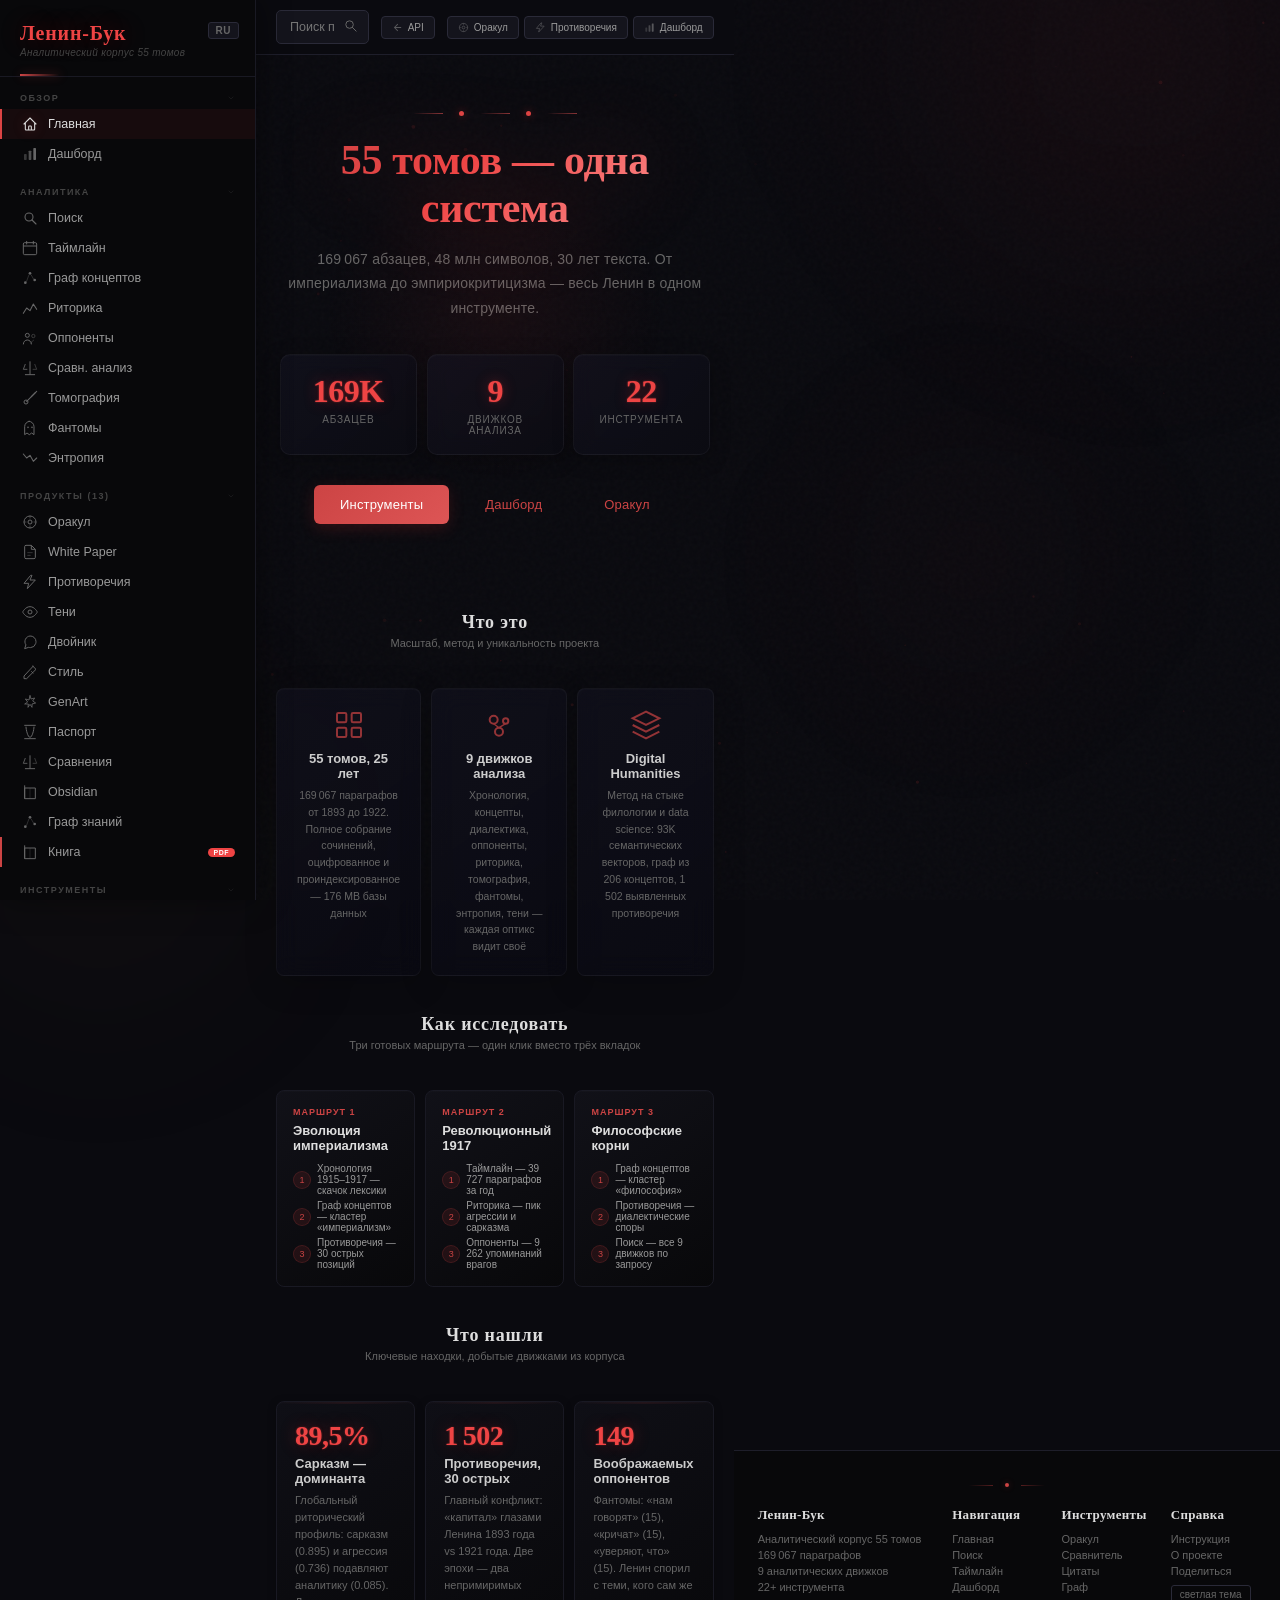
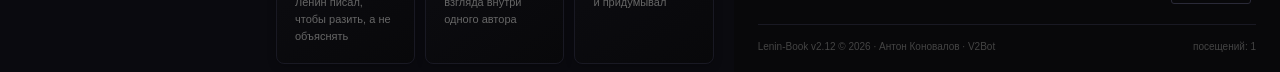
==== index.html @ 8139eff3 "v2.42 — Semantic HTML: nav, section, ARIA attributes - Tab panels: div → section (28 panels) - Sideb" ====
<!DOCTYPE html>
<html lang="ru">
<head>
<meta charset="utf-8">
<meta name="viewport" content="width=device-width,initial-scale=1">
<title>Ленин-Бук — аналитический корпус 55 томов</title>
<link rel="icon" type="image/svg+xml" href="/favicon.svg">
<meta property="og:title" content="Ленин-Бук — аналитический корпус 55 томов">
<meta property="og:description" content="169 067 параграфов, 48 млн символов, 9 движков анализа, 28 панелей. Весь Ленин в одном сайте.">
<meta property="og:type" content="website">
<meta property="og:url" content="https://lenin-book.v2.site/">
<meta property="og:image" content="https://lenin-book.v2.site/favicon.svg">
<meta property="og:image:width" content="512">
<meta property="og:image:height" content="512">
<meta name="twitter:card" content="summary">
<meta name="twitter:title" content="Ленин-Бук — 55 томов в одном инструменте">
<meta name="twitter:description" content="Поиск, таймлайн, риторика, граф концептов, оракул, цифровой двойник — весь Ленин.">
<meta name="twitter:image" content="https://lenin-book.v2.site/favicon.svg">
<meta name="description" content="Аналитическая платформа по 55 томам Ленина: поиск, таймлайн, риторика, граф концептов, оракул, цифровой двойник и ещё 13 продуктов.">
<script src="/i18n.js"></script>
<style>
	/* ═══ CSS CUSTOM PROPERTIES ═══ */
	:root{
	  --bg-deep:#08080a;--bg-body:#0a0a0f;--bg-surface:#0f0f16;--bg-card:#111118;--bg-raised:#14141c;--bg-input:#17171f;
	  --border-dim:#191923;--border:#1e1e2a;--border-hover:#2a2a38;--border-accent:#c4440;
	  --red:#c44;--red-bright:#d55;--red-glow:#e44;--red-bg:rgba(200,60,60,.08);--red-bg-hover:rgba(200,60,60,.15);
	  --gold:#c9a030;--gold-dim:rgba(201,160,48,.12);--gold-glow:rgba(201,160,48,.25);
	  --text-primary:#ddd;--text-body:#bbb;--text-secondary:#999;--text-muted:#666;--text-dim:#444;
	  --font-display:'Playfair Display',serif;--font-body:'Inter',-apple-system,sans-serif;
	  --shadow-sm:0 2px 8px rgba(0,0,0,.25);--shadow-md:0 6px 24px rgba(0,0,0,.35);--shadow-lg:0 12px 48px rgba(0,0,0,.5);
	  --radius-sm:4px;--radius:6px;--radius-lg:10px;
	  --ease-out:cubic-bezier(.4,0,.2,1);
	}
@import url('https://fonts.googleapis.com/css2?family=Playfair+Display:ital,wght@0,400;0,600;0,700;1,400&family=Inter:wght@400;500;600&display=swap');
/* ============ RESET ============ */
*{margin:0;padding:0;box-sizing:border-box}
body{font-family:var(--font-body);color:var(--text-body);background:var(--bg-body);min-height:100vh;display:flex;overflow-x:hidden;position:relative}
a{color:#d55;text-decoration:none;transition:color .2s}
a:hover{color:#f66}
::-webkit-scrollbar{width:4px}
::-webkit-scrollbar-track{background:#0a0a10}
::-webkit-scrollbar-thumb{background:#2a2a35;border-radius:2px}
/* ============ ANIMATED ORBS ============ */
.orb{position:fixed;border-radius:50%;pointer-events:none;z-index:0;filter:blur(80px);will-change:transform}
.orb-1{width:700px;height:700px;background:radial-gradient(circle,rgba(200,40,40,.07),transparent 70%);top:-300px;right:-200px;animation:orbFloat1 12s ease-in-out infinite}
.orb-2{width:500px;height:500px;background:radial-gradient(circle,rgba(180,130,50,.05),transparent 70%);bottom:-200px;left:-150px;animation:orbFloat2 15s ease-in-out infinite}
.orb-3{width:400px;height:400px;background:radial-gradient(circle,rgba(200,60,60,.04),transparent 70%);top:40%;left:60%;animation:orbFloat3 18s ease-in-out infinite}
@keyframes orbFloat1{0%,100%{transform:translate(0,0) scale(1)}33%{transform:translate(-60px,40px) scale(1.1)}66%{transform:translate(30px,-30px) scale(.9)}}
@keyframes orbFloat2{0%,100%{transform:translate(0,0) scale(1)}33%{transform:translate(50px,-30px) scale(1.15)}66%{transform:translate(-40px,40px) scale(.85)}}
@keyframes orbFloat3{0%,100%{transform:translate(0,0) scale(1);opacity:.6}50%{transform:translate(-80px,-60px) scale(1.2);opacity:1}}
/* Noise texture overlay */

/* ============ ACCESSIBILITY & POLISH (Phase 7) ============ */
@media(prefers-reduced-motion:reduce){*,::before,::after{animation-duration:.01ms!important;animation-iteration-count:1!important;transition-duration:.01ms!important;scroll-behavior:auto!important}}
:focus-visible{outline:2px solid #d55;outline-offset:2px;border-radius:2px}
::selection{background:rgba(200,60,60,.35);color:#fff}
html{scroll-behavior:smooth}
/* ============ SKELETON LOADING ============ */
@keyframes shimmer{0%{background-position:-400px 0}100%{background-position:400px 0}}
.skeleton{background:linear-gradient(90deg,#14141c 25%,#1a1a28 50%,#14141c 75%);background-size:800px 100%;animation:shimmer 1.5s ease-in-out infinite;border-radius:4px;min-height:16px}
.skeleton-text{height:12px;margin-bottom:8px;width:80%}
.skeleton-title{height:18px;margin-bottom:12px;width:50%}
.skeleton-card{height:120px;border-radius:8px}
.skeleton-stat{height:80px;border-radius:8px;display:inline-block;width:30%;margin-right:2%}
/* ============ SIDEBAR ICON ANIMATION ============ */
.side-item .side-icon{transition:all .25s var(--ease-out)}
.side-item:hover .side-icon{opacity:1;transform:scale(1.15);filter:drop-shadow(0 0 6px rgba(200,60,60,.4))}
.side-item.active .side-icon{opacity:1;filter:drop-shadow(0 0 6px rgba(200,60,60,.3))}
/* ============ MOBILE: DISABLE GLASSMORPHISM ============ */
@media(max-width:768px){
  .tilt-card{transform:none!important}
}
/* ============ CONTENT-VISIBILITY ============ */
/* content-visibility removed — broke tab panel rendering */
/* ============ ENHANCED FOOTER ============ */
#site-footer{background:var(--bg-deep);border-top:1px solid var(--border);padding:32px 24px 20px;position:relative;z-index:1;margin-top:auto}
#site-footer .footer-grid{display:grid;grid-template-columns:2fr 1fr 1fr 1fr;gap:24px;max-width:900px;margin:0 auto}
#site-footer .footer-col h4{font-family:var(--font-display);font-size:13px;color:var(--text-primary);margin-bottom:10px;font-weight:600;letter-spacing:.3px}
#site-footer .footer-col a,.footer-col span{display:block;font-size:11px;color:var(--text-muted);margin-bottom:4px;transition:color .2s;cursor:pointer;text-decoration:none}
#site-footer .footer-col a:hover{color:#d55}
#site-footer .footer-bottom{max-width:900px;margin:20px auto 0;padding-top:16px;border-top:1px solid var(--border-dim);display:flex;justify-content:space-between;align-items:center;flex-wrap:wrap;gap:8px;font-size:10px;color:var(--text-dim)}
#site-footer .footer-orn{display:flex;gap:12px;align-items:center}
#site-footer .footer-orn .fline{width:24px;height:1px;background:linear-gradient(90deg,transparent,rgba(200,60,60,.4))}
#site-footer .footer-orn .fdot{width:4px;height:4px;background:#c44;border-radius:50%;box-shadow:0 0 6px rgba(200,60,60,.4)}
@media(max-width:768px){
  #site-footer .footer-grid{grid-template-columns:1fr 1fr;gap:16px}
  #site-footer .footer-col h4{font-size:11px}
}
.noise-overlay{position:fixed;inset:0;pointer-events:none;z-index:0;opacity:.025;background-image:url("data:image/svg+xml,%3Csvg viewBox='0 0 256 256' xmlns='http://www.w3.org/2000/svg'%3E%3Cfilter id='n'%3E%3CfeTurbulence type='fractalNoise' baseFrequency='.85' numOctaves='4' stitchTiles='stitch'/%3E%3C/filter%3E%3Crect width='100%25' height='100%25' filter='url(%23n)'/%3E%3C/svg%3E")}
/* ============ ANIMATED BORDER (runner) ============ */
@keyframes borderRun{0%{background-position:0% 50%}50%{background-position:100% 50%}100%{background-position:0% 50%}}
.glass-glow{position:relative}
.glass-glow::before{content:'';position:absolute;inset:-1px;border-radius:inherit;background:linear-gradient(135deg,rgba(200,60,60,.15),rgba(201,160,48,.08),rgba(200,60,60,.15));background-size:200% 200%;animation:borderRun 4s ease infinite;z-index:-1;opacity:0;transition:opacity .4s}
.glass-glow:hover::before{opacity:1}
/* ============ PARTICLES CANVAS ============ */
#particles-canvas{position:fixed;top:0;left:0;width:100%;height:100%;pointer-events:none;z-index:0;opacity:.3}
/* ============ SVG ICONS ============ */
.side-icon{width:16px;height:16px;flex-shrink:0;opacity:.65}
.card-icon{width:28px;height:28px;margin-bottom:10px;opacity:.8;filter:drop-shadow(0 0 4px rgba(200,60,60,.3))}
.stat-icon{width:20px;height:20px;opacity:.5}
/* ============ SIDEBAR ============ */
#sidebar{width:256px;min-width:256px;background:var(--bg-deep);border-right:1px solid var(--border-dim);height:100vh;position:sticky;top:0;display:flex;flex-direction:column;z-index:200;overflow-y:auto;box-shadow:2px 0 30px rgba(0,0,0,.4)}
.side-logo{padding:22px 20px 18px;border-bottom:1px solid var(--border-dim);position:relative}
.side-logo::after{content:'';position:absolute;bottom:0;left:20px;width:40px;height:2px;background:linear-gradient(90deg,#c44,transparent);box-shadow:0 0 10px rgba(200,60,60,.4)}
.side-logo h1{font-family:var(--font-display);font-size:20px;color:var(--red-glow);margin-bottom:2px;letter-spacing:.8px;text-shadow:0 0 24px rgba(200,40,40,.35);font-weight:700}
.side-logo .sub{font-size:10px;color:var(--text-dim);font-style:italic;letter-spacing:.3px}
.lang-toggle{position:absolute;top:22px;right:16px;background:var(--bg-raised);border:1px solid var(--border-hover);border-radius:3px;color:var(--text-muted);font-size:10px;padding:2px 7px;cursor:pointer;transition:all .2s;font-weight:600;letter-spacing:.5px}
.lang-toggle:hover{color:var(--text-primary);border-color:#c4460;background:#1a1a24}
.side-group{padding:2px 0}
.side-group-label{padding:14px 20px 6px;font-size:9px;text-transform:uppercase;letter-spacing:1.5px;color:var(--text-dim);font-weight:600;cursor:pointer;display:flex;justify-content:space-between;align-items:center;user-select:none;transition:color .2s}
.side-group-label:hover{color:var(--text-secondary)}
.side-group-label svg.arrow{width:8px;height:8px;transition:transform .25s;opacity:.4}
.side-group.collapsed svg.arrow{transform:rotate(-90deg)}
.side-group.collapsed .side-item{display:none}
/* Fix scroll chaining: sidebar scrolls independently */
#sidebar{overscroll-behavior:contain;scroll-behavior:smooth}
.side-item{display:flex;align-items:center;gap:10px;padding:7px 20px;font-size:12.5px;color:var(--text-secondary);cursor:pointer;transition:all .18s;border-left:2px solid transparent;white-space:nowrap;position:relative}
.side-item:hover{color:var(--text-primary);background:#14141c}
.side-item.active{color:var(--text-primary);background:var(--red-bg);border-left-color:#d44;font-weight:500}
.side-item .badge{font-size:8px;background:#c44;color:#fff;padding:1px 6px;border-radius:8px;margin-left:auto;font-weight:600}
.side-item .badge-dl{font-size:7px;background:var(--red-glow);color:#fff;padding:1px 6px;border-radius:6px;margin-left:auto;font-weight:700;letter-spacing:.5px;text-transform:uppercase}
.side-item-book{border-left:2px solid var(--red)!important}
.side-item-book:hover{background:rgba(200,40,40,.08)!important}
/* ============ MAIN LAYOUT ============ */
#main{flex:1;min-width:0;display:flex;flex-direction:column;min-height:100vh}
#header{background:var(--bg-body);border-bottom:1px solid var(--border);padding:10px 20px;display:flex;align-items:center;gap:12px;position:sticky;top:0;z-index:100}
#header .menu-btn{display:none;background:none;border:none;color:var(--text-muted);font-size:20px;cursor:pointer;padding:6px;line-height:1}
#global-search{flex:1;max-width:480px;position:relative}
#global-search input{width:100%;padding:9px 34px 9px 13px;background:var(--bg-raised);border:1px solid var(--border-hover);border-radius:5px;color:var(--text-body);font-size:12.5px;font-family:inherit;outline:none;transition:border-color .2s}
#global-search input:focus{border-color:#c44;box-shadow:0 0 0 2px rgba(200,60,60,.08)}
#global-search button{position:absolute;right:3px;top:50%;transform:translateY(-50%);background:none;border:none;color:var(--text-muted);cursor:pointer;padding:5px 8px;transition:color .2s}
#global-search button:hover{color:#c44}
#header .quick-links{display:flex;gap:5px;margin-left:auto}
#header .ql{font-size:10px;padding:5px 10px;background:var(--bg-raised);border:1px solid var(--border-hover);border-radius:4px;color:var(--text-secondary);cursor:pointer;white-space:nowrap;transition:all .18s;display:flex;align-items:center;gap:5px}
#header .ql:hover{border-color:#c44;color:var(--text-body);background:#180c0c}
#header .ql svg{width:11px;height:11px;opacity:.5}
/* ============ CONTENT ============ */
#content{flex:1}
.tab-panel{display:none;animation:fadeSlide .25s ease}
.tab-panel.active{display:block}
@keyframes fadeSlide{from{opacity:0;transform:translateY(6px)}to{opacity:1;transform:translateY(0)}}
@keyframes revealUp{from{opacity:0;transform:translateY(30px)}to{opacity:1;transform:translateY(0)}}
@keyframes revealScale{from{opacity:0;transform:scale(.92)}to{opacity:1;transform:scale(1)}}
.reveal{opacity:0}
.reveal.revealed{animation:revealUp .6s var(--ease-out) forwards}
.reveal-scale{opacity:0}
.reveal-scale.revealed{animation:revealScale .5s var(--ease-out) forwards}
.reveal-d1.revealed{animation-delay:.05s}
.reveal-d2.revealed{animation-delay:.1s}
.reveal-d3.revealed{animation-delay:.15s}
.reveal-d4.revealed{animation-delay:.2s}
.reveal-d5.revealed{animation-delay:.25s}
.reveal-d6.revealed{animation-delay:.3s}
/* ============ HERO ============ */
.hero{max-width:800px;margin:0 auto;padding:56px 24px 40px;text-align:center;position:relative;z-index:1}
.hero::before{content:'';position:absolute;top:50%;left:50%;transform:translate(-50%,-50%);width:400px;height:400px;background:radial-gradient(circle,rgba(200,50,50,.07),transparent 60%);pointer-events:none;animation:heroGlow 4s ease-in-out infinite}
@keyframes heroGlow{0%,100%{opacity:.6;transform:translate(-50%,-50%) scale(1)}50%{opacity:1;transform:translate(-50%,-50%) scale(1.1)}}
.hero-orn{display:flex;gap:16px;align-items:center;justify-content:center;margin-bottom:20px}
.hero-orn .line{width:30px;height:1px;background:linear-gradient(90deg,transparent,rgba(220,80,80,.6))}
.hero-orn .dot{width:5px;height:5px;background:#d44;border-radius:50%;box-shadow:0 0 8px rgba(220,60,60,.5)}
.hero h2{font-family:var(--font-display);font-size:42px;font-weight:700;line-height:1.15;margin-bottom:14px;letter-spacing:-.3px;background:linear-gradient(135deg,var(--red) 0%,var(--red-glow) 40%,#f99 100%);-webkit-background-clip:text;-webkit-text-fill-color:transparent;text-shadow:none;filter:drop-shadow(0 0 40px rgba(200,40,40,.3))}
.hero .hero-sub{font-size:14px;color:var(--text-muted);line-height:1.75;margin-bottom:34px;max-width:540px;margin-left:auto;margin-right:auto;letter-spacing:.2px}
.hero-grid{display:grid;grid-template-columns:repeat(3,1fr);gap:10px;max-width:540px;margin:0 auto 30px}
.hero-stat{background:linear-gradient(135deg,rgba(22,22,38,.5),rgba(12,12,20,.6));backdrop-filter:blur(10px);-webkit-backdrop-filter:blur(10px);border:1px solid rgba(255,255,255,.04);border-radius:10px;padding:18px 14px;transition:all .4s var(--ease-out);position:relative;overflow:hidden;box-shadow:inset 0 1px 0 rgba(255,255,255,.015),0 4px 20px rgba(0,0,0,.25)}
.hero-stat::before{content:'';position:absolute;top:0;left:0;width:100%;height:1px;background:linear-gradient(90deg,transparent,rgba(200,60,60,.3),transparent);opacity:0;transition:opacity .3s}
.hero-stat:hover::before{opacity:1}
.hero-stat:hover{transform:translateY(-3px);box-shadow:0 12px 40px rgba(0,0,0,.5),0 0 30px rgba(200,60,60,.08);border-color:#c4430}
.hero-stat .hs-num{font-size:32px;font-weight:700;color:var(--red-glow);font-family:var(--font-display);text-shadow:0 0 14px rgba(200,40,40,.4),0 0 2px rgba(200,60,60,.6);letter-spacing:-.5px}
.hero-stat .hs-label{font-size:10px;color:var(--text-muted);margin-top:4px;text-transform:uppercase;letter-spacing:.8px}
.hero-actions{display:flex;gap:10px;justify-content:center;flex-wrap:wrap}
.hero-btn{display:inline-flex;align-items:center;gap:8px;padding:12px 26px;background:linear-gradient(135deg,var(--red),var(--red-bright));color:#fff;text-decoration:none;border-radius:6px;font-size:13px;font-weight:500;transition:all .25s;border:none;cursor:pointer;letter-spacing:.2px;box-shadow:0 4px 16px rgba(200,40,40,.2)}
.hero-btn:hover{background:linear-gradient(135deg,#d55,#b44);transform:translateY(-2px);box-shadow:0 6px 24px rgba(200,40,40,.35)}
.hero-btn-outline{background:transparent;color:var(--red);border:1px solid var(--border-accent);box-shadow:none}
.hero-btn-outline:hover{background:rgba(200,60,60,.08);color:#e55;border-color:rgba(200,60,60,.6);box-shadow:0 0 20px rgba(200,40,40,.1)}
.hero-section{margin-top:44px;max-width:700px;margin-left:auto;margin-right:auto}
/* ============ INSIGHT BLOCKS (v3 homepage) ============ */
.iblock{max-width:820px;margin:38px auto 0;padding:0 20px}
.iblock h3{font-family:var(--font-display);font-size:18px;color:var(--text-primary);text-align:center;margin-bottom:4px;letter-spacing:.8px;font-weight:600}
.iblock .iblock-sub{text-align:center;color:var(--text-muted);font-size:11px;margin-bottom:20px}
.iblock .divider{width:40px;height:1px;background:linear-gradient(90deg,transparent,var(--border-accent),transparent);margin:0 auto 18px}
/* ============ 3D TILT ============ */
.tilt-card{transform-style:preserve-3d;perspective:800px;transition:transform .15s ease-out}
.tilt-card:hover{transition:transform .05s ease-out}
.tilt-card .tilt-inner{transform:translateZ(0);transition:transform .15s ease-out}
/* Pathway cards */
.path-grid{display:grid;grid-template-columns:repeat(3,1fr);gap:10px;margin-bottom:8px}
.path-card{background:linear-gradient(145deg,var(--bg-card),var(--bg-deep));border:1px solid var(--border-dim);border-radius:8px;padding:16px;cursor:pointer;transition:all .3s var(--ease-out);position:relative;overflow:hidden;box-shadow:inset 0 1px 0 rgba(255,255,255,.012)}
.path-card::after{content:'';position:absolute;inset:0;border-radius:8px;background:radial-gradient(500px circle at var(--mx,50%) var(--my,50%),rgba(200,60,60,.05),transparent 50%);opacity:0;transition:opacity .3s}
.path-card:hover::after{opacity:1}
.path-card:hover{border-color:#c4440;transform:translateY(-2px);box-shadow:0 6px 24px rgba(0,0,0,.4),0 0 16px rgba(200,60,60,.06)}
.path-card .path-label{font-size:9px;color:#c44;text-transform:uppercase;letter-spacing:1px;margin-bottom:6px;font-weight:600}
.path-card .path-title{font-size:13px;color:var(--text-primary);font-weight:600;margin-bottom:10px}
.path-steps{display:flex;flex-direction:column;gap:4px}
.path-step{display:flex;align-items:center;gap:6px;font-size:10px;color:var(--text-secondary)}
.path-step .step-num{width:18px;height:18px;border-radius:50%;background:rgba(200,60,60,.12);border:1px solid rgba(200,60,60,.2);display:flex;align-items:center;justify-content:center;font-size:9px;color:#c44;flex-shrink:0}
.path-step .step-arrow{color:#333;font-size:8px}
.path-card:hover .path-step{color:var(--text-secondary)}
/* Findings */
.find-grid{display:grid;grid-template-columns:repeat(3,1fr);gap:10px;margin-bottom:8px}
.find-card{background:linear-gradient(145deg,var(--bg-surface),var(--bg-deep));border:1px solid var(--border-dim);border-radius:8px;padding:18px;transition:all .3s var(--ease-out);position:relative;cursor:pointer;box-shadow:inset 0 1px 0 rgba(255,255,255,.01),var(--shadow-sm)}
.find-card::before{content:'';position:absolute;top:0;left:0;width:100%;height:2px;background:linear-gradient(90deg,transparent,rgba(200,60,60,.2),transparent);opacity:.5}
.find-card:hover{border-color:#2a2a35;box-shadow:0 4px 20px rgba(0,0,0,.3);transform:translateY(-1px)}
.find-num{font-family:var(--font-display);font-size:28px;font-weight:700;color:var(--red-glow);margin-bottom:4px;text-shadow:0 0 16px rgba(200,40,40,.35),0 0 2px rgba(200,60,60,.5);letter-spacing:-.5px}
.find-card:hover .find-num{text-shadow:0 0 20px rgba(200,40,40,.5)}
.find-title{font-size:13px;color:#ccc;font-weight:600;margin-bottom:6px}
.find-desc{font-size:11px;color:var(--text-muted);line-height:1.55;transition:color .2s}
.find-card:hover .find-desc{color:#888}
/* About-block (Что это) */
.about-grid{display:grid;grid-template-columns:repeat(3,1fr);gap:10px;margin-bottom:8px}
.about-card{background:linear-gradient(145deg,rgba(20,20,35,.5),rgba(10,10,20,.6));backdrop-filter:blur(12px);-webkit-backdrop-filter:blur(12px);border:1px solid rgba(255,255,255,.04);border-radius:8px;padding:20px;text-align:center;transition:all .4s var(--ease-out);position:relative;box-shadow:inset 0 1px 0 rgba(255,255,255,.015),0 8px 32px rgba(0,0,0,.2)}
.about-card::after{content:'';position:absolute;inset:0;border-radius:8px;background:radial-gradient(400px circle at 50% 0%,rgba(200,60,60,.03),transparent 60%);opacity:0;transition:opacity .3s}
.about-card:hover::after{opacity:1}
.about-card:hover{border-color:#333;transform:translateY(-1px);box-shadow:0 4px 24px rgba(0,0,0,.3),0 0 12px rgba(200,60,60,.04)}
.about-card .about-icon{width:32px;height:32px;margin:0 auto 10px;color:#c44;opacity:.7;transition:all .3s}
.about-card:hover .about-icon{opacity:1;filter:drop-shadow(0 0 6px rgba(200,60,60,.3))}
.about-card .about-title{font-size:13px;color:#ccc;font-weight:600;margin-bottom:6px}
.about-card .about-desc{font-size:10.5px;color:var(--text-muted);line-height:1.6;transition:color .2s}
.about-card:hover .about-desc{color:var(--text-secondary)}
/* ============ PANEL WRAPPER ============ */
.panel-wrap{max-width:880px;margin:0 auto;padding:32px 24px;position:relative}
.panel-wrap h2{font-family:var(--font-display);font-size:22px;color:var(--text-primary);text-align:center;margin-bottom:6px;letter-spacing:.5px;font-weight:600}
.panel-wrap .panel-desc{text-align:center;color:var(--text-muted);font-size:11.5px;margin-bottom:26px;letter-spacing:.2px}
.panel-wrap .divider{width:48px;height:1px;background:linear-gradient(90deg,transparent,var(--border-accent),transparent);margin:0 auto 20px}
/* ============ CARDS ============ */
.cards-grid{display:grid;grid-template-columns:repeat(auto-fill,minmax(250px,1fr));gap:10px;margin-bottom:22px}
.card{background:linear-gradient(135deg,rgba(20,20,36,.6),rgba(15,15,24,.5));backdrop-filter:blur(8px);-webkit-backdrop-filter:blur(8px);border:1px solid rgba(255,255,255,.03);border-radius:10px;padding:18px;transition:all .4s var(--ease-out);cursor:pointer;position:relative;overflow:hidden;box-shadow:inset 0 1px 0 rgba(255,255,255,.015),0 4px 16px rgba(0,0,0,.2)}
.card::before{content:'';position:absolute;top:0;left:0;width:100%;height:1px;background:linear-gradient(90deg,transparent,rgba(200,60,60,.15),transparent);opacity:0;transition:opacity .3s}
.card::after{content:'';position:absolute;inset:0;border-radius:10px;background:radial-gradient(600px circle at var(--mx,50%) var(--my,50%),rgba(200,60,60,.06),transparent 40%);opacity:0;transition:opacity .3s}
.card:hover::before{opacity:1}
.card:hover::after{opacity:1}
.card:hover{border-color:#c4440;transform:translateY(-2px);box-shadow:0 8px 32px rgba(0,0,0,.4),0 0 20px rgba(200,60,60,.08)}
.card .card-title{font-size:14px;font-weight:600;color:var(--text-primary);margin-bottom:6px;display:flex;align-items:center;gap:8px}
.card .card-meta{font-size:11px;color:var(--text-muted);line-height:1.6}
.card .card-action{font-size:10px;color:var(--red-bright);margin-top:9px;font-weight:500;display:flex;align-items:center;gap:4px;opacity:0;transform:translateX(-4px);transition:all .25s}
.card:hover .card-action{opacity:1;transform:translateX(0)}
/* ============ SEARCH ============ */
.search-bar{display:flex;gap:8px;max-width:620px;margin:0 auto 14px}
.search-bar input{flex:1;padding:11px 14px;background:var(--bg-raised);border:1px solid var(--border-hover);border-radius:5px;color:var(--text-body);font-size:13px;outline:none;font-family:inherit;transition:border-color .2s}
.search-bar input:focus{border-color:#c44}
.search-bar button{padding:11px 22px;background:var(--red);color:#fff;border:none;border-radius:5px;font-size:13px;cursor:pointer;font-weight:500;transition:all .2s;white-space:nowrap}
.search-bar button:disabled{opacity:.4}
.sr-block{margin-bottom:15px}
.sr-label{font-size:10px;color:var(--text-muted);text-transform:uppercase;letter-spacing:.8px;margin-bottom:6px;font-weight:600}
.sr-item{padding:10px 13px;background:var(--bg-raised);border:1px solid var(--border);border-radius:4px;margin-bottom:4px;font-size:12.5px;color:var(--text-secondary);line-height:1.55;transition:border-color .15s}
.sr-item:hover{border-color:#333}
.sr-item .year{font-size:9px;color:#c44;margin-right:6px;font-weight:600}
.sr-item .score{font-size:8px;color:var(--text-muted);margin-left:4px}
/* ============ YEAR PILLS ============ */
.year-pills{display:flex;flex-wrap:wrap;gap:4px;justify-content:center;margin-bottom:18px}
.year-pill{padding:5px 11px;background:var(--bg-raised);border:1px solid var(--border-hover);border-radius:4px;font-size:11px;color:var(--text-secondary);cursor:pointer;transition:all .18s}
.year-pill:hover{border-color:#c4460;color:var(--text-body)}
.year-pill.active{background:rgba(200,60,60,.1);border-color:#c44;color:#d44;font-weight:600}
.year-pill.yr-historical{border-color:rgba(200,60,60,.35);position:relative}
.year-pill.yr-historical::after{content:'';position:absolute;top:-3px;right:-3px;width:7px;height:7px;border-radius:50%;background:#c44;border:1px solid #111;box-shadow:0 0 4px rgba(200,60,60,.4)}
.year-pill[data-year="1914"].yr-historical::after{background:var(--gold);box-shadow:0 0 6px var(--gold-glow)}
.year-pill[data-year="1917"].yr-historical::after{background:#c41e1e;box-shadow:0 0 8px rgba(200,30,30,.6)}
.year-pill[data-year="1921"].yr-historical::after{background:#4a8}
/* ============ TIMELINE ============ */
.tl-stats{display:grid;grid-template-columns:repeat(4,1fr);gap:8px;margin-bottom:14px}
.tl-stat{background:var(--bg-card);border:1px solid var(--border);border-radius:6px;padding:14px;text-align:center;transition:all .2s}
.tl-stat:hover{border-color:#333}
.tl-num{font-size:20px;font-weight:700;color:#d44;font-family:var(--font-display)}
.tl-label{font-size:9px;color:var(--text-muted);margin-top:3px;text-transform:uppercase;letter-spacing:.5px}
.tl-chart{background:var(--bg-raised);border-radius:3px;height:5px;overflow:hidden;margin-bottom:10px}
.tl-bar{height:100%;background:linear-gradient(90deg,#c44,#d88);border-radius:3px;transition:width .4s ease-out}
.tl-quote{padding:10px 13px;background:var(--bg-raised);border-left:2px solid var(--red);margin-bottom:5px;font-size:12.5px;color:var(--text-secondary);font-style:italic;line-height:1.55}
/* ============ RHETORIC ============ */
.rhet-bars{display:flex;gap:22px;justify-content:center;margin:28px 0;flex-wrap:wrap}
.bar-item{text-align:center}
.bar-fill{width:28px;height:130px;background:var(--bg-surface);border-radius:3px;position:relative;margin:0 auto 7px;overflow:hidden}
.bar-inner{position:absolute;bottom:0;width:100%;border-radius:3px 3px 0 0;transition:height .5s ease-out}
/* ============ QUOTES ============ */
.q-item{padding:15px 17px;background:var(--bg-card);border:1px solid var(--border);border-radius:6px;margin-bottom:7px;transition:border-color .2s}
.q-item:hover{border-color:#333}
.q-text{font-size:13.5px;color:var(--text-body);line-height:1.65;font-style:italic}
.q-meta{margin-top:7px;font-size:10px;color:var(--text-muted);display:flex;align-items:center;gap:8px}
.q-score{color:#c44;font-weight:600}
/* ============ ENGINES ============ */
.engine-card{background:var(--bg-card);border:1px solid var(--border);border-radius:8px;padding:18px;cursor:pointer;transition:all .22s;position:relative}
.engine-card:hover{border-color:#c4430}
.engine-card.expanded{border-color:#c44;background:#0f0f18}
.e-id{font-size:9px;color:var(--text-muted);margin-bottom:5px;text-transform:uppercase;letter-spacing:.8px}
.e-name{font-size:15px;font-weight:600;color:var(--text-primary);margin-bottom:5px}
.e-metric{font-size:10px;color:var(--text-muted);margin-bottom:9px}
.e-more{font-size:10px;color:var(--text-muted);padding-top:5px;border-top:1px solid #1a1a22}
.e-detail-key{color:#c44;font-size:9px}
/* ============ CONCEPT GRAPH ============ */
.cl-tag{display:inline-block;padding:4px 12px;border-radius:14px;font-size:10px;margin:2px 3px;cursor:pointer;border:1px solid;transition:all .18s}
.cl-tag:hover{opacity:.75}
/* ============ OPPONENTS ============ */
.opp-node{padding:15px 17px;background:var(--bg-card);border:1px solid var(--border);border-radius:6px;margin-bottom:6px;cursor:pointer;transition:all .2s}
.opp-node:hover{border-color:#c4430;transform:translateX(2px)}
.o-name{font-size:14px;font-weight:600;color:var(--text-primary)}
.o-mentions{font-size:10px;color:var(--text-muted);margin-top:5px}
.o-camp{font-size:9px;color:#c44;margin-top:3px;text-transform:uppercase;letter-spacing:.5px}
.opp-detail{background:var(--bg-surface);border:1px solid var(--red);border-radius:8px;padding:18px;margin-top:10px;display:none;animation:fadeSlide .2s ease}
.opp-detail.show{display:block}
.od-name{font-size:19px;font-weight:700;color:#d44;margin-bottom:10px;font-family:var(--font-display)}
.od-stats{font-size:12.5px;color:var(--text-secondary);line-height:1.9}
/* ============ COMPARATIVE ============ */
.comp-item{padding:13px 16px;background:var(--bg-card);border:1px solid var(--border);border-radius:5px;margin-bottom:5px;cursor:pointer;transition:all .2s}
.comp-item:hover{border-color:#c4430}
.comp-item.open .comp-body{display:block;padding-top:12px}
.comp-topic{font-size:14px;font-weight:600;color:var(--text-primary)}
.comp-body{display:none;font-size:12.5px;color:var(--text-secondary);line-height:1.6}
.comp-col{margin-bottom:8px}
/* ============ TOMOGRAPHY ============ */
#tomo-container{position:relative;background:var(--bg-deep);border:1px solid var(--border-dim);border-radius:8px;overflow:hidden;margin-bottom:10px}
#tomo-tooltip{position:absolute;pointer-events:none;background:rgba(10,10,15,.92);color:var(--text-body);padding:5px 10px;border-radius:3px;font-size:10px;opacity:0;transition:opacity .12s;border:1px solid #333}
/* ============ IFRAME ============ */
.product-iframe{width:100%;height:82vh;border:none;border-radius:6px;background:var(--bg-deep)}
.product-iframe[data-src]{background:var(--bg-card);opacity:.6;transition:opacity .3s var(--ease-out)}
/* ============ COMPARE ============ */
.compare-grid{display:grid;grid-template-columns:1fr 1fr;gap:10px;margin-bottom:14px}
.c-card{background:var(--bg-card);border:1px solid var(--border);border-radius:8px;padding:18px;transition:border-color .2s}
.c-card:hover{border-color:#333}
.c-card h5{color:#d44;font-size:15px;margin-bottom:12px;font-family:var(--font-display)}
.c-stat{display:grid;grid-template-columns:repeat(3,1fr);gap:8px}
.c-num{font-size:17px;font-weight:700;color:#d88}
.c-label{font-size:9px;color:var(--text-muted)}
/* ============ SPINNER ============ */
.spinner{display:inline-block;width:15px;height:15px;border:2px solid #222;border-top-color:#c44;border-radius:50%;animation:spin .5s linear infinite}
@keyframes spin{to{transform:rotate(360deg)}}
/* ============ ENTROPY BARS ============ */
#entropy-bars{display:flex;align-items:flex-end;gap:2px;height:140px;margin:10px 0}
/* ============ GLOW PULSE ============ */
@keyframes glowPulse{0%,100%{box-shadow:0 0 12px rgba(200,60,60,.05)}50%{box-shadow:0 0 24px rgba(200,60,60,.15)}}
.glow-pulse{animation:glowPulse 3s ease-in-out infinite}
@keyframes neonFlicker{0%,100%{opacity:1}92%{opacity:1}94%{opacity:.7}96%{opacity:1}}
.neon-text{animation:neonFlicker 3.5s ease-in-out infinite}
/* ============ SOCIAL SHARE BAR ============ */
.share-bar{display:flex;gap:6px;justify-content:center;margin-top:8px;flex-wrap:wrap}
.share-btn{display:inline-flex;align-items:center;gap:5px;padding:5px 10px;background:var(--bg-raised);border:1px solid var(--border);border-radius:4px;color:var(--text-muted);font-size:10px;cursor:pointer;transition:all .2s}
.share-btn:hover{background:#1a1a24;border-color:#c4440;color:var(--text-body)}
.share-btn.copied{background:#1a2a1a;border-color:#3a3;color:#4a4}
.share-btn svg{width:11px;height:11px;opacity:.5}
.social-proof{text-align:center;font-size:10px;color:#3a3a3a;margin-top:8px;display:flex;gap:20px;justify-content:center}
.social-proof span{display:flex;align-items:center;gap:4px}
/* ============ MOBILE ============ */
@media(max-width:1024px){
  #sidebar{width:220px;min-width:220px}
  .hero h2{font-size:30px}
  .cards-grid{grid-template-columns:repeat(2,1fr)}
  .compare-grid{grid-template-columns:repeat(2,1fr)}
}
@media(max-width:768px){
  #main{margin-left:0}
  #sidebar{position:fixed;left:-280px;top:0;transition:left .25s;z-index:300;box-shadow:2px 0 20px rgba(0,0,0,.5);width:280px;min-width:280px}
  #sidebar.open{left:0}
  #sidebar-overlay{display:none;position:fixed;top:0;left:0;width:100%;height:100%;background:rgba(0,0,0,.65);z-index:250}
  #sidebar-overlay.show{display:block}
  #header .menu-btn{display:block}
  #header .quick-links{display:none}
  #header{padding:8px 14px}
  #content{padding:0}
  .tl-stats{grid-template-columns:repeat(2,1fr)}
  .rhet-bars{gap:14px}
  .bar-fill{width:22px;height:90px}
  .hero-grid{grid-template-columns:repeat(2,1fr);gap:12px}
  .hero h2{font-size:26px}
  .hero{padding:50px 20px 40px}
  .hero .hero-sub{font-size:13px;max-width:100%}
  .hero-actions{flex-direction:column;align-items:center;gap:10px}
  .compare-grid{grid-template-columns:1fr}
  .cards-grid{grid-template-columns:1fr}
  .hero-section{margin-top:30px;padding:0 8px}
  .panel-wrap{padding:24px 16px}
  .product-card{min-width:100%}
  .search-row{flex-direction:column;gap:8px}
  #search-input{width:100%}
  #search-btn{width:100%}
  footer{padding:12px 14px !important;flex-direction:column !important;text-align:center;gap:8px !important;font-size:10px !important}
  .oracle-layout,.shadow-layout{flex-direction:column}
  input,select,textarea{max-width:100%;box-sizing:border-box}
  .stat-grid{grid-template-columns:repeat(2,1fr);gap:10px}
  table{display:block;overflow-x:auto;-webkit-overflow-scrolling:touch}
  iframe{height:400px}
}
@media(max-width:480px){
  .hero h2{font-size:22px}
  .hero{padding:36px 14px 26px}
  .hero .hero-sub{font-size:12px}
  .hero-grid{grid-template-columns:1fr;gap:8px}
  .hero-stat{padding:14px 10px}
  .hs-num{font-size:24px}
  .panel-wrap{padding:16px 10px}
  .section-label{font-size:10px;margin-bottom:8px}
  .subheading{font-size:16px}
  .tl-stats{grid-template-columns:1fr}
  .stat-grid{grid-template-columns:1fr}
  .rhet-bars{gap:8px}
  .bar-fill{width:18px;height:70px}
  #global-search-input{font-size:12px;padding:8px 10px}
  .cards-grid{grid-template-columns:1fr;gap:10px}
  .compare-grid{grid-template-columns:1fr}
  body{font-size:13px}
  h3{font-size:16px}
  iframe{height:350px}
  .path-grid,.find-grid,.about-grid{grid-template-columns:1fr}
  .iblock{padding:0 10px}
  .iblock h3{font-size:16px}
  .lang-toggle{top:14px;right:8px;font-size:9px;padding:2px 5px}
  .hero-actions .btn{padding:8px 14px;font-size:12px}
  .oracle-input-row{flex-direction:column;gap:6px}
  .oracle-input-row input{width:100%}
}
/* ═══ REUSABLE UTILITY CLASSES (Phase 2) ═══ */
.c-muted{color:#ccc}.c-dim{color:var(--text-muted)}.c-accent{color:#c44}.c-gold{color:#d4af37}
.c-666{color:var(--text-muted)}.c-888{color:#888}.c-aaa{color:var(--text-secondary)}
.section-label{color:#888;font-size:12px;margin-bottom:14px;text-transform:uppercase;letter-spacing:1px}
.subheading{font-family:var(--font-display);font-size:18px;color:#d88;margin-bottom:12px}
.padded-full{max-width:100%;padding:16px}
.desc-text{color:var(--text-secondary);font-size:13px;margin-bottom:12px;letter-spacing:.3px}
.body-text{color:var(--text-secondary);font-size:13px;line-height:1.8;margin-bottom:20px}
.empty-state{color:var(--text-muted);text-align:center;padding:20px}
.fs-xs{font-size:10px;color:var(--text-muted)}
.tc{text-align:center;color:var(--text-muted)}
.hidden-c{display:none}
.w-full{width:100%;height:auto}
.mx-auto{max-width:700px;margin:0 auto}
.fs-11{font-size:11px;color:var(--text-muted)}.fs-12{font-size:12px;color:var(--text-muted)}
.fs-13{font-size:13px;color:var(--text-secondary)}.fs-14{font-size:14px;color:#ccc}
</style>
<meta http-equiv="Cache-Control" content="public, max-age=3600">
<meta http-equiv="Expires" content="Fri, 31 Jul 2026 10:41:08 GMT">
</head>
<body>
<div class="noise-overlay"></div>
<div class="orb orb-1"></div>
<div class="orb orb-2"></div>
<div class="orb orb-3"></div>
<a href="#main" class="skip-link" style="position:absolute;top:-100px;left:8px;background:#c44;color:#fff;padding:4px 12px;z-index:9999;border-radius:0 0 4px 4px;font-size:12px;transition:top .2s" onfocus="this.style.top='0'">К содержанию</a>
<svg class="hidden-c" xmlns="http://www.w3.org/2000/svg">
  <symbol id="ico-home" viewBox="0 0 24 24"><path d="M3 12l2-2m0 0l7-7 7 7M5 10v10a1 1 0 001 1h3m10-11l2 2m-2-2v10a1 1 0 01-1 1h-3m-4 0a1 1 0 01-1-1v-4a1 1 0 011-1h2a1 1 0 011 1v4a1 1 0 01-1 1m-5 0h4" stroke="currentColor" fill="none" stroke-width="1.6" stroke-linecap="round" stroke-linejoin="round"/></symbol>
  <symbol id="ico-chart" viewBox="0 0 24 24"><rect x="3" y="12" width="4" height="9" rx="1" fill="currentColor" opacity=".5"/><rect x="10" y="7" width="4" height="14" rx="1" fill="currentColor" opacity=".75"/><rect x="17" y="3" width="4" height="18" rx="1" fill="currentColor"/></symbol>
  <symbol id="ico-search" viewBox="0 0 24 24"><circle cx="10.5" cy="10.5" r="6" stroke="currentColor" fill="none" stroke-width="1.6"/><line x1="15" y1="15" x2="21" y2="21" stroke="currentColor" stroke-width="1.6" stroke-linecap="round"/></symbol>
  <symbol id="ico-calendar" viewBox="0 0 24 24"><rect x="2" y="4" width="20" height="18" rx="2" stroke="currentColor" fill="none" stroke-width="1.5"/><line x1="2" y1="9" x2="22" y2="9" stroke="currentColor" stroke-width="1.5"/><line x1="7" y1="2" x2="7" y2="6" stroke="currentColor" stroke-width="1.5" stroke-linecap="round"/><line x1="17" y1="2" x2="17" y2="6" stroke="currentColor" stroke-width="1.5" stroke-linecap="round"/></symbol>
  <symbol id="ico-graph" viewBox="0 0 24 24"><circle cx="5" cy="19" r="2" fill="currentColor"/><circle cx="12" cy="5" r="2" fill="currentColor"/><circle cx="19" cy="15" r="2" fill="currentColor"/><line x1="6.7" y1="17.5" x2="10.5" y2="7" stroke="currentColor" stroke-width="1.2" opacity=".5"/><line x1="13.5" y1="7" x2="17.3" y2="13.5" stroke="currentColor" stroke-width="1.2" opacity=".5"/></symbol>
  <symbol id="ico-rhetoric" viewBox="0 0 24 24"><polyline points="2,20 7,12 12,16 17,6 22,14" stroke="currentColor" fill="none" stroke-width="1.6" stroke-linecap="round" stroke-linejoin="round"/></symbol>
  <symbol id="ico-people" viewBox="0 0 24 24"><circle cx="8" cy="8" r="3" stroke="currentColor" fill="none" stroke-width="1.5"/><path d="M2 21c0-3.3 2.7-6 6-6s6 2.7 6 6" stroke="currentColor" fill="none" stroke-width="1.5" stroke-linecap="round"/><circle cx="17" cy="9" r="2.5" stroke="currentColor" fill="none" stroke-width="1.5" opacity=".5"/><path d="M14 20c0-2 1.3-3.7 3-4.5" stroke="currentColor" fill="none" stroke-width="1.5" stroke-linecap="round" opacity=".5"/></symbol>
  <symbol id="ico-balance" viewBox="0 0 24 24"><line x1="12" y1="2" x2="12" y2="22" stroke="currentColor" stroke-width="1.5"/><line x1="5" y1="22" x2="19" y2="22" stroke="currentColor" stroke-width="1.5" stroke-linecap="round"/><path d="M5 6l-3 8h6" stroke="currentColor" fill="none" stroke-width="1.3"/><path d="M19 6l3 8h-6" stroke="currentColor" fill="none" stroke-width="1.3" opacity=".6"/></symbol>
  <symbol id="ico-telescope" viewBox="0 0 24 24"><line x1="22" y1="2" x2="7" y2="17" stroke="currentColor" stroke-width="1.6" stroke-linecap="round"/><circle cx="6" cy="18" r="3" stroke="currentColor" fill="none" stroke-width="1.5"/><line x1="20" y1="4" x2="14" y2="10" stroke="currentColor" stroke-width="1.6" stroke-linecap="round"/></symbol>
  <symbol id="ico-ghost" viewBox="0 0 24 24"><path d="M12 2a8 8 0 00-8 8v12l3.5-2.5L11 22l3.5-2.5L18 22V10a8 8 0 00-8-8z" stroke="currentColor" fill="none" stroke-width="1.5" stroke-linejoin="round"/><circle cx="9" cy="11" r="1.2" fill="currentColor"/><circle cx="15" cy="11" r="1.2" fill="currentColor"/></symbol>
  <symbol id="ico-chart-down" viewBox="0 0 24 24"><polyline points="2,6 7,12 12,8 17,17 22,12" stroke="currentColor" fill="none" stroke-width="1.6" stroke-linecap="round" stroke-linejoin="round"/></symbol>
  <symbol id="ico-oracle" viewBox="0 0 24 24"><circle cx="12" cy="12" r="9" stroke="currentColor" fill="none" stroke-width="1.5"/><circle cx="12" cy="12" r="3" stroke="currentColor" fill="none" stroke-width="1.5"/><path d="M12 3v3m0 12v3M3 12h3m12 0h3" stroke="currentColor" stroke-width="1.5" stroke-linecap="round" opacity=".6"/></symbol>
  <symbol id="ico-lightning" viewBox="0 0 24 24"><polygon points="13,2 3,14 10,14 8,22 20,9 12,9 15,2" stroke="currentColor" fill="none" stroke-width="1.5" stroke-linejoin="round"/></symbol>
  <symbol id="ico-eye" viewBox="0 0 24 24"><path d="M1 12s4-8 11-8 11 8 11 8-4 8-11 8-11-8-11-8z" stroke="currentColor" fill="none" stroke-width="1.5"/><circle cx="12" cy="12" r="3" stroke="currentColor" fill="none" stroke-width="1.5"/></symbol>
  <symbol id="ico-thought" viewBox="0 0 24 24"><path d="M21 11.5a8.38 8.38 0 01-.4 2.7 8.5 8.5 0 01-7.9 6.2 8.38 8.38 0 01-2.7-.4L4 22l1.9-5.7A8.5 8.5 0 0112 3a8.5 8.5 0 019 8.5z" stroke="currentColor" fill="none" stroke-width="1.5" stroke-linejoin="round"/></symbol>
  <symbol id="ico-pen" viewBox="0 0 24 24"><path d="M16 3l5 5-14 14H3v-4L17 3z" stroke="currentColor" fill="none" stroke-width="1.5" stroke-linejoin="round"/><line x1="14" y1="11" x2="17" y2="14" stroke="currentColor" stroke-width="1.5"/></symbol>
  <symbol id="ico-quote" viewBox="0 0 24 24"><path d="M4 6h4l-3 8h3l-4 8" stroke="currentColor" fill="none" stroke-width="1.5" stroke-linecap="round" stroke-linejoin="round"/><path d="M14 6h4l-3 8h3l-4 8" stroke="currentColor" fill="none" stroke-width="1.5" stroke-linecap="round" stroke-linejoin="round" opacity=".6"/></symbol>
  <symbol id="ico-gear" viewBox="0 0 24 24"><circle cx="12" cy="12" r="3" stroke="currentColor" fill="none" stroke-width="1.5"/><path d="M12 1l2.5 4.3L19 5l3 3-2.5 4.3L19 18l-4.5.7L12 23l-2.5-4.3L5 19l-3-3 2.5-4.3L5 5l4.5-.7z" stroke="currentColor" fill="none" stroke-width="1.5" stroke-linejoin="round"/></symbol>
  <symbol id="ico-dna" viewBox="0 0 24 24"><path d="M4 2h16M4 22h16" stroke="currentColor" stroke-width="1.5" stroke-linecap="round"/><path d="M6 4c0 4.4 2.7 16 6 16s6-11.6 6-16" stroke="currentColor" fill="none" stroke-width="1.5"/></symbol>
  <symbol id="ico-book" viewBox="0 0 24 24"><path d="M4 6h16v16H4z" stroke="currentColor" fill="none" stroke-width="1.5"/><line x1="4" y1="2" x2="4" y2="22" stroke="currentColor" stroke-width="1.5"/><path d="M12 6v16" stroke="currentColor" stroke-width="1" opacity=".4"/></symbol>
  <symbol id="ico-document" viewBox="0 0 24 24"><path d="M14 2H6a2 2 0 00-2 2v16a2 2 0 002 2h12a2 2 0 002-2V8z" stroke="currentColor" fill="none" stroke-width="1.5"/><polyline points="14,2 14,8 20,8" stroke="currentColor" fill="none" stroke-width="1.5"/><line x1="8" y1="13" x2="16" y2="13" stroke="currentColor" stroke-width="1.2" opacity=".6"/><line x1="8" y1="17" x2="13" y2="17" stroke="currentColor" stroke-width="1.2" opacity=".6"/></symbol>
  <symbol id="ico-clipboard" viewBox="0 0 24 24"><rect x="8" y="2" width="8" height="4" rx="1" stroke="currentColor" fill="none" stroke-width="1.5"/><rect x="5" y="6" width="14" height="16" rx="2" stroke="currentColor" fill="none" stroke-width="1.5"/><line x1="8" y1="12" x2="16" y2="12" stroke="currentColor" stroke-width="1.2" opacity=".6"/></symbol>
  <symbol id="ico-tools" viewBox="0 0 24 24"><circle cx="6" cy="6" r="3" stroke="currentColor" fill="none" stroke-width="1.5"/><path d="M8.5 8.5L22 22" stroke="currentColor" stroke-width="1.5" stroke-linecap="round"/><circle cx="18" cy="18" r="3" stroke="currentColor" fill="none" stroke-width="1.5" opacity=".6"/></symbol>
  <symbol id="ico-export" viewBox="0 0 24 24"><path d="M21 15v4a2 2 0 01-2 2H5a2 2 0 01-2-2v-4" stroke="currentColor" fill="none" stroke-width="1.5" stroke-linecap="round"/><polyline points="7,10 12,15 17,10" stroke="currentColor" fill="none" stroke-width="1.5" stroke-linecap="round" stroke-linejoin="round"/><line x1="12" y1="15" x2="12" y2="3" stroke="currentColor" stroke-width="1.5" stroke-linecap="round"/></symbol>
  <symbol id="ico-arrow" viewBox="0 0 24 24"><polyline points="6,9 12,15 18,9" stroke="currentColor" fill="none" stroke-width="2" stroke-linecap="round" stroke-linejoin="round"/></symbol>
  <symbol id="ico-menu" viewBox="0 0 24 24"><line x1="3" y1="6" x2="21" y2="6" stroke="currentColor" stroke-width="1.8" stroke-linecap="round"/><line x1="3" y1="12" x2="21" y2="12" stroke="currentColor" stroke-width="1.8" stroke-linecap="round"/><line x1="3" y1="18" x2="21" y2="18" stroke="currentColor" stroke-width="1.8" stroke-linecap="round"/></symbol>
  <symbol id="ico-star" viewBox="0 0 24 24"><polygon points="12,1 15,8 23,9 17,15 18,23 12,19 6,23 7,15 1,9 9,8" stroke="currentColor" fill="none" stroke-width="1.3" stroke-linejoin="round"/></symbol>
  <symbol id="ico-compass" viewBox="0 0 24 24"><circle cx="12" cy="12" r="10" stroke="currentColor" fill="none" stroke-width="1.5"/><polygon points="12,3 15,10 12,13 9,10" fill="none" stroke="currentColor" stroke-width="1.2" stroke-linejoin="round"/><polygon points="12,21 9,14 12,11 15,14" fill="none" stroke="currentColor" stroke-width="1.2" stroke-linejoin="round"/></symbol>
  <symbol id="ico-help" viewBox="0 0 24 24"><circle cx="12" cy="12" r="9" stroke="currentColor" fill="none" stroke-width="1.5"/><path d="M9.5 9a3 3 0 014.5-2.4 3 3 0 01.5 4.9c-1 .7-1.5 1.5-1.5 2.5" stroke="currentColor" fill="none" stroke-width="1.5" stroke-linecap="round"/><circle cx="12" cy="18" r="1" fill="currentColor"/></symbol>
  <symbol id="ico-sparkle" viewBox="0 0 24 24"><path d="M12 2l1.5 5.5L19 6l-3 4.5 4.5 3-5.5 1.5L15 20l-3-4.5-3 4.5.5-5L4 15l4.5-3L5 7.5l5.5 1.5z" stroke="currentColor" fill="none" stroke-width="1.3" stroke-linejoin="round"/></symbol>
</svg>
<div id="sidebar-overlay" onclick="toggleSidebar()"></div>
<canvas id="particles-canvas"></canvas>
<nav id="sidebar" aria-label="Главное меню">
  <div class="side-logo">
    <h1 data-i18n="sidebar-title">Ленин-Бук</h1>
    <div class="sub" data-i18n="sidebar-sub">Аналитический корпус &middot; 55 томов</div>
    <button class="lang-toggle" id="lang-toggle-btn" onclick="I18N.switchLang()" data-i18n="lang-toggle" aria-label="Переключить язык">EN</button>
  </div>
  <div class="side-group" role="group" aria-label="Обзор" data-group="overview">
    <div class="side-group-label" onclick="toggleGroup(this)" aria-expanded="true" role="button" tabindex="0"><span data-i18n="group-overview">ОБЗОР</span> <svg class="arrow" viewBox="0 0 24 24"><use href="#ico-arrow"/></svg></div>
    <div class="side-item active" data-tab="0" onclick="switchTab(0)" aria-current="page"><svg class="side-icon"><use href="#ico-home"/></svg> <span data-i18n="nav-home">Главная</span></div>
    <div class="side-item" data-tab="18" onclick="switchTab(18)"><svg class="side-icon"><use href="#ico-chart"/></svg> <span data-i18n="nav-dashboard">Дашборд</span></div>
  </div>
  <div class="side-group" role="group" aria-label="Аналитика" data-group="analytics">
    <div class="side-group-label" onclick="toggleGroup(this)" aria-expanded="true" role="button" tabindex="0"><span data-i18n="group-analytics">АНАЛИТИКА</span> <svg class="arrow" viewBox="0 0 24 24"><use href="#ico-arrow"/></svg></div>
    <div class="side-item" data-tab="1" onclick="switchTab(1)"><svg class="side-icon"><use href="#ico-search"/></svg> <span data-i18n="nav-search">Поиск</span></div>
    <div class="side-item" data-tab="2" onclick="switchTab(2)"><svg class="side-icon"><use href="#ico-calendar"/></svg> <span data-i18n="nav-timeline">Таймлайн</span></div>
    <div class="side-item" data-tab="6" onclick="switchTab(6)"><svg class="side-icon"><use href="#ico-graph"/></svg> <span data-i18n="nav-concepts">Граф концептов</span></div>
    <div class="side-item" data-tab="3" onclick="switchTab(3)"><svg class="side-icon"><use href="#ico-rhetoric"/></svg> <span data-i18n="nav-rhetoric">Риторическая дуга</span></div>
    <div class="side-item" data-tab="7" onclick="switchTab(7)"><svg class="side-icon"><use href="#ico-people"/></svg> <span data-i18n="nav-opponents">Оппоненты</span></div>
    <div class="side-item" data-tab="8" onclick="switchTab(8)"><svg class="side-icon"><use href="#ico-balance"/></svg> <span data-i18n="nav-comparative">Сравн. анализ</span></div>
    <div class="side-item" data-tab="9" onclick="switchTab(9)"><svg class="side-icon"><use href="#ico-telescope"/></svg> <span data-i18n="nav-tomography">Томография</span></div>
    <div class="side-item" data-tab="10" onclick="switchTab(10)"><svg class="side-icon"><use href="#ico-ghost"/></svg> <span data-i18n="nav-phantoms">Фантомы</span></div>
    <div class="side-item" data-tab="11" onclick="switchTab(11)"><svg class="side-icon"><use href="#ico-chart-down"/></svg> <span data-i18n="nav-entropy">Энтропия</span></div>
  </div>
  <div class="side-group" role="group" aria-label="Продукты" data-group="products">
    <div class="side-group-label" onclick="toggleGroup(this)" aria-expanded="true" role="button" tabindex="0"><span>ПРОДУКТЫ (13)</span> <svg class="arrow" viewBox="0 0 24 24"><use href="#ico-arrow"/></svg></div>
    <div class="side-item" data-tab="12" onclick="switchTab(12)"><svg class="side-icon"><use href="#ico-oracle"/></svg> <span data-i18n="nav-oracle">Оракул</span></div>
    <div class="side-item" data-tab="13" onclick="switchTab(13)"><svg class="side-icon"><use href="#ico-document"/></svg> <span data-i18n="nav-papers">White Paper</span></div>
    <div class="side-item" data-tab="14" onclick="switchTab(14)"><svg class="side-icon"><use href="#ico-lightning"/></svg> <span data-i18n="nav-contradictions">Противоречия</span></div>
    <div class="side-item" data-tab="15" onclick="switchTab(15)"><svg class="side-icon"><use href="#ico-eye"/></svg> <span data-i18n="nav-shadow">Тени</span></div>
    <div class="side-item" data-tab="17" onclick="switchTab(17)"><svg class="side-icon"><use href="#ico-thought"/></svg> <span data-i18n="nav-twin">Двойник</span></div>
    <div class="side-item" data-tab="21" onclick="switchTab(21)"><svg class="side-icon"><use href="#ico-pen"/></svg> <span data-i18n="nav-style">Стиль</span></div>
    <div class="side-item" data-tab="26" onclick="switchTab(26)"><svg class="side-icon"><use href="#ico-sparkle"/></svg> <span>GenArt</span></div>
    <div class="side-item" data-tab="16" onclick="switchTab(16)"><svg class="side-icon"><use href="#ico-dna"/></svg> <span data-i18n="nav-passport">Паспорт ДНК</span></div>
    <div class="side-item" data-tab="19" onclick="switchTab(19)"><svg class="side-icon"><use href="#ico-balance"/></svg> <span data-i18n="nav-comparator">Сравнения</span></div>
    <div class="side-item" data-tab="20" onclick="switchTab(20)"><svg class="side-icon"><use href="#ico-book"/></svg> <span data-i18n="nav-obsidian">Obsidian</span></div>
    <div class="side-item" data-tab="27" onclick="switchTab(27)"><svg class="side-icon"><use href="#ico-graph"/></svg> <span>Граф знаний</span></div>
    <div class="side-item side-item-book" data-tab="25" onclick="switchTab(25)"><svg class="side-icon"><use href="#ico-book"/></svg> <span data-i18n="nav-book">Книга</span> <span class="badge-dl">PDF</span></div>
  </div>
  <div class="side-group" role="group" aria-label="Инструменты" data-group="tools">
    <div class="side-group-label" onclick="toggleGroup(this)" aria-expanded="true" role="button" tabindex="0"><span>ИНСТРУМЕНТЫ</span> <svg class="arrow" viewBox="0 0 24 24"><use href="#ico-arrow"/></svg></div>
    <div class="side-item" data-tab="4" onclick="switchTab(4)"><svg class="side-icon"><use href="#ico-quote"/></svg> <span data-i18n="nav-quotes">Цитаты</span></div>
    <div class="side-item" data-tab="5" onclick="switchTab(5)"><svg class="side-icon"><use href="#ico-gear"/></svg> <span data-i18n="nav-engines">Механики</span></div>
  </div>
  <div class="side-group" role="group" aria-label="Справка" data-group="info">
    <div class="side-group-label" onclick="toggleGroup(this)" aria-expanded="true" role="button" tabindex="0"><span>СПРАВКА</span> <svg class="arrow" viewBox="0 0 24 24"><use href="#ico-arrow"/></svg></div>
    <div class="side-item" data-tab="22" onclick="switchTab(22)"><svg class="side-icon"><use href="#ico-help"/></svg> <span data-i18n="nav-instructions">Инструкция</span></div>
    <div class="side-item" data-tab="23" onclick="switchTab(23)"><svg class="side-icon"><use href="#ico-star"/></svg> О проекте</div>
    <div class="side-item" data-tab="24" onclick="switchTab(24)"><svg class="side-icon"><use href="#ico-compass"/></svg> Пути</div>
  </div>
</nav>
<div id="main" role="main">
  <header id="header">
    <button class="menu-btn" onclick="toggleSidebar()" aria-label="Открыть меню"><svg width="20" height="20" viewBox="0 0 24 24"><use href="#ico-menu"/></svg></button>
    <div id="global-search">
      <input type="text" id="global-search-input" data-i18n-placeholder="search-placeholder" placeholder="Поиск по 55 томам Ленина..." onkeydown="if(event.key==='Enter')globalSearch()" aria-label="Глобальный поиск по корпусу">
      <button onclick="globalSearch()"><svg width="15" height="15" viewBox="0 0 24 24"><use href="#ico-search"/></svg></button>
    </div>
    <div class="quick-links"><a href="/pricing" class="ql" title="API &amp; тарифы"><svg viewBox="0 0 24 24" width="11" height="11"><path d="M20 11H7.83l5.59-5.59L12 4l-8 8 8 8 1.41-1.41L7.83 13H20v-2z" fill="currentColor"/></svg> API</a>
    </div><div class="quick-links">
      <button class="ql" onclick="switchTab(12)"><svg viewBox="0 0 24 24"><use href="#ico-oracle"/></svg> Оракул</button>
      <button class="ql" onclick="switchTab(14)"><svg viewBox="0 0 24 24"><use href="#ico-lightning"/></svg> Противоречия</button>
      <button class="ql" onclick="switchTab(18)"><svg viewBox="0 0 24 24"><use href="#ico-chart"/></svg> Дашборд</button>
    </div>
  </header>
  <div id="content">
<section class="tab-panel active" id="panel-0">
  <div class="hero">
    <div class="hero-orn">
      <span class="line"></span><span class="dot"></span><span class="line"></span><span class="dot"></span><span class="line"></span>
    </div>
    <h2 data-i18n="hero-title">55 томов Ленина —<br>аналитический инструмент</h2>
    <p class="hero-sub" data-i18n="hero-sub">169&thinsp;067 параграфов, 48 миллионов символов — от сырого текста к интерактивной лаборатории исследования и цитирования</p>
    <div class="hero-grid">
      <div class="hero-stat glow-pulse"><div class="hs-num">169K</div><div class="hs-label" data-i18n="stat-paragraphs">параграфов</div></div>
      <div class="hero-stat tilt-card glass-glow reveal-scale reveal-d1"><div class="hs-num">9</div><div class="hs-label">движков анализа</div></div>
      <div class="hero-stat tilt-card glass-glow reveal-scale reveal-d2"><div class="hs-num">22</div><div class="hs-label">инструмента</div></div>
    </div>
    <div class="hero-actions">
      <button class="hero-btn" onclick="document.getElementById('search-input').focus();switchTab(1)" data-i18n="hero-explore">Начать поиск &rarr;</button>
      <button class="hero-btn hero-btn-outline" onclick="switchTab(18)">Дашборд</button>
      <button class="hero-btn hero-btn-outline" onclick="switchTab(12)">Оракул</button>
    </div>
  </div>

  <!-- BLOCK 1: ЧТО ЭТО -->
  <div class="iblock" style="margin-top:48px">
    <h3>Что это</h3>
    <p class="iblock-sub">Масштаб, метод и уникальность проекта</p>
    <div class="divider"></div>
    <div class="about-grid">
      <div class="about-card tilt-card glass-glow reveal">
        <div class="about-icon"><svg viewBox="0 0 24 24" width="32" height="32"><rect x="3" y="3" width="7" height="7" rx="1" stroke="currentColor" stroke-width="1.5" fill="none"/><rect x="14" y="3" width="7" height="7" rx="1" stroke="currentColor" stroke-width="1.5" fill="none"/><rect x="3" y="14" width="7" height="7" rx="1" stroke="currentColor" stroke-width="1.5" fill="none"/><rect x="14" y="14" width="7" height="7" rx="1" stroke="currentColor" stroke-width="1.5" fill="none"/></svg></div>
        <div class="about-title">55 томов, 25 лет</div>
        <div class="about-desc">169&thinsp;067 параграфов от 1893 до 1922. Полное собрание сочинений, оцифрованное и проиндексированное — 176&nbsp;MB базы данных</div>
      </div>
      <div class="about-card tilt-card glass-glow reveal">
        <div class="about-icon"><svg viewBox="0 0 24 24" width="32" height="32"><circle cx="8" cy="8" r="3" stroke="currentColor" stroke-width="1.5" fill="none"/><circle cx="17" cy="9" r="2" stroke="currentColor" stroke-width="1.5" fill="none"/><circle cx="12" cy="17" r="3" stroke="currentColor" stroke-width="1.5" fill="none"/><line x1="8" y1="11" x2="12" y2="14" stroke="currentColor" stroke-width="1"/><line x1="12" y1="14" x2="17" y2="11" stroke="currentColor" stroke-width="1"/></svg></div>
        <div class="about-title">9 движков анализа</div>
        <div class="about-desc">Хронология, концепты, диалектика, оппоненты, риторика, томография, фантомы, энтропия, тени — каждая оптикс видит своё</div>
      </div>
      <div class="about-card tilt-card glass-glow reveal">
        <div class="about-icon"><svg viewBox="0 0 24 24" width="32" height="32"><path d="M12 2L2 7l10 5 10-5L12 2z" stroke="currentColor" stroke-width="1.5" fill="none"/><path d="M2 17l10 5 10-5" stroke="currentColor" stroke-width="1.5" fill="none"/><path d="M2 12l10 5 10-5" stroke="currentColor" stroke-width="1.5" fill="none"/></svg></div>
        <div class="about-title">Digital Humanities</div>
        <div class="about-desc">Метод на стыке филологии и data science: 93K семантических векторов, граф из 206 концептов, 1&thinsp;502 выявленных противоречия</div>
      </div>
    </div>
  </div>

  <!-- BLOCK 2: КАК ИССЛЕДОВАТЬ — PATHWAYS -->
  <div class="iblock">
    <h3>Как исследовать</h3>
    <p class="iblock-sub">Три готовых маршрута — один клик вместо трёх вкладок</p>
    <div class="divider"></div>
    <div class="path-grid">
      <!-- Pathway 1: Империализм -->
      <div class="path-card glass-glow reveal" onclick="switchTab(2);setTimeout(function(){document.getElementById('year-1915')?.click?.();},300)">
        <div class="path-label">Маршрут 1</div>
        <div class="path-title">Эволюция империализма</div>
        <div class="path-steps">
          <div class="path-step"><span class="step-num">1</span> Хронология 1915–1917 — скачок лексики</div>
          <div class="path-step"><span class="step-num">2</span> Граф концептов — кластер «империализм»</div>
          <div class="path-step"><span class="step-num">3</span> Противоречия — 30 острых позиций</div>
        </div>
      </div>
      <!-- Pathway 2: Революция -->
      <div class="path-card glass-glow reveal" onclick="switchTab(2);setTimeout(function(){switchTab(3);},800)">
        <div class="path-label">Маршрут 2</div>
        <div class="path-title">Революционный 1917</div>
        <div class="path-steps">
          <div class="path-step"><span class="step-num">1</span> Таймлайн — 39&thinsp;727 параграфов за год</div>
          <div class="path-step"><span class="step-num">2</span> Риторика — пик агрессии и сарказма</div>
          <div class="path-step"><span class="step-num">3</span> Оппоненты — 9&thinsp;262 упоминаний врагов</div>
        </div>
      </div>
      <!-- Pathway 3: Философия -->
      <div class="path-card glass-glow reveal" onclick="switchTab(6);setTimeout(function(){switchTab(14);},1500)">
        <div class="path-label">Маршрут 3</div>
        <div class="path-title">Философские корни</div>
        <div class="path-steps">
          <div class="path-step"><span class="step-num">1</span> Граф концептов — кластер «философия»</div>
          <div class="path-step"><span class="step-num">2</span> Противоречия — диалектические споры</div>
          <div class="path-step"><span class="step-num">3</span> Поиск — все 9 движков по запросу</div>
        </div>
      </div>
    </div>
  </div>

  <!-- BLOCK 3: ЧТО НАШЛИ -->
  <div class="iblock">
    <h3>Что нашли</h3>
    <p class="iblock-sub">Ключевые находки, добытые движками из корпуса</p>
    <div class="divider"></div>
    <div class="find-grid">
      <div class="find-card glass-glow reveal" onclick="switchTab(3)">
        <div class="find-num">89,5%</div>
        <div class="find-title">Сарказм — доминанта</div>
        <div class="find-desc">Глобальный риторический профиль: сарказм (0.895) и агрессия (0.736) подавляют аналитику (0.085). Ленин писал, чтобы разить, а не объяснять</div>
      </div>
      <div class="find-card glass-glow reveal" onclick="switchTab(14)">
        <div class="find-num">1&thinsp;502</div>
        <div class="find-title">Противоречия, 30 острых</div>
        <div class="find-desc">Главный конфликт: «капитал» глазами Ленина 1893 года vs 1921 года. Две эпохи — два непримиримых взгляда внутри одного автора</div>
      </div>
      <div class="find-card glass-glow reveal" onclick="switchTab(9)">
        <div class="find-num">149</div>
        <div class="find-title">Воображаемых оппонентов</div>
        <div class="find-desc">Фантомы: «нам говорят» (15), «кричат» (15), «уверяют, что» (15). Ленин спорил с теми, кого сам же и придумывал</div>
      </div>
    </div>
  </div>
</section>
<section class="tab-panel" id="panel-1">
  <div class="panel-wrap">
    <h2>Универсальный поиск</h2>
    <p class="panel-desc">Все 9 движков одновременно: параграфы, позиции, цитаты, оппоненты, сравнения, триады</p>
    <div class="divider"></div>
    <div class="search-bar">
      <input type="text" id="search-input" placeholder="Например: диктатура пролетариата..." aria-label="Поиск по текстам">
      <button id="search-btn" onclick="doSearch()" aria-label="Выполнить поиск">Найти</button>
    </div>
    <div id="search-results"></div>
  </div>
</section>
<section class="tab-panel" id="panel-2">
  <div class="panel-wrap">
    <h2>Таймлайн 1893&ndash;1922</h2>
    <p class="panel-desc">Погодовой срез: параграфы, цитаты, позиции, тома. Сравнение любых двух лет</p>
    <div class="divider"></div>
    <div class="year-pills" id="year-pills"></div>
    <div id="tl-detail"></div>
    <div style="margin-top:30px;padding-top:22px;border-top:1px solid #1a1a22">
      <h3 style="font-size:13px;color:var(--text-muted);text-align:center;margin-bottom:14px">Сравнить два года</h3>
      <div style="display:flex;gap:10px;justify-content:center;align-items:center;flex-wrap:wrap">
        <select id="year-a" style="background:var(--bg-raised);border:1px solid var(--border-hover);color:var(--text-body);padding:7px 10px;border-radius:4px;font-size:12px"></select>
        <span style="color:var(--text-dim)">vs</span>
        <select id="year-b" style="background:var(--bg-raised);border:1px solid var(--border-hover);color:var(--text-body);padding:7px 10px;border-radius:4px;font-size:12px"></select>
        <button onclick="compareYears()" style="background:#c44;color:#fff;border:none;padding:7px 15px;border-radius:4px;cursor:pointer;font-size:12px;font-weight:500">Сравнить</button>
      </div>
      <div id="compare-result" style="margin-top:16px"></div>
    </div>
  </div>
</section>
<section class="tab-panel" id="panel-3">
  <div class="panel-wrap">
    <h2>Риторическая дуга</h2>
    <p class="panel-desc">5 эмоциональных осей. Переход от сарказма к агрессии в 1918&ndash;1919</p>
    <div class="divider"></div>
    <div id="rhetoric-profile"></div>
    <div class="mx-auto">
      <svg id="arc-data" viewBox="0 0 660 280" class="w-full">
        <defs><linearGradient id="gA" x1="0" y1="0" x2="0" y2="1"><stop offset="0%" stop-color="#c44"/><stop offset="100%" stop-color="#c44" stop-opacity="0"/></linearGradient></defs>
        <g id="arc-labels"></g>
      </svg>
      <div style="text-align:center;margin-top:6px" id="arc-legend"></div>
      <div style="text-align:center;font-size:11px;color:var(--text-muted);margin-top:12px;line-height:1.6" id="arc-insights"></div>
    </div>
  </div>
</section>
<section class="tab-panel" id="panel-4">
  <div class="panel-wrap">
    <h2>Цитаты</h2>
    <p class="panel-desc">5&thinsp;000 ярких цитат из 55 томов с рейтингом афористичности</p>
    <div class="divider"></div>
    <div style="display:flex;gap:10px;justify-content:center;flex-wrap:wrap;margin-bottom:18px">
      <select id="q-year" style="background:var(--bg-raised);border:1px solid var(--border-hover);color:var(--text-body);padding:5px 8px;border-radius:4px;font-size:11px"><option value="">Все годы</option></select>
      <select id="q-sort" style="background:var(--bg-raised);border:1px solid var(--border-hover);color:var(--text-body);padding:5px 8px;border-radius:4px;font-size:11px"><option value="random">Случайно</option><option value="score">По рейтингу</option><option value="year">По году</option></select>
      <button onclick="loadQuotes()" style="background:#c44;color:#fff;border:none;padding:5px 12px;border-radius:4px;cursor:pointer;font-size:11px;font-weight:500">Обновить</button>
    </div>
    <div id="quote-feed"></div><div class="skeleton skeleton-card"  id="skel-quotes"></div>
    <div style="text-align:center;margin-top:14px"><button onclick="loadQuotes(true)" style="background:#1a1a22;color:var(--text-secondary);border:1px solid #2a2a33;padding:7px 22px;border-radius:4px;cursor:pointer;font-size:11px">Больше цитат</button></div>
  </div>
</section>
<section class="tab-panel" id="panel-5">
  <div class="panel-wrap">
    <h2>Аналитические механики</h2>
    <p class="panel-desc">9 движков &mdash; фундамент проекта. Кликните для деталей и метрик</p>
    <div class="divider"></div>
    <div class="cards-grid" id="engine-grid"></div><div id="skel-engines" style="display:grid;grid-template-columns:repeat(3,1fr);gap:10px"><div class="skeleton skeleton-card"></div><div class="skeleton skeleton-card"></div><div class="skeleton skeleton-card"></div><div class="skeleton skeleton-card"></div><div class="skeleton skeleton-card"></div><div class="skeleton skeleton-card"></div></div>
  </div>
</section>
<section class="tab-panel" id="panel-6">
  <div class="panel-wrap">
    <h2>Граф концептов</h2>
    <p class="panel-desc">206 концептов, 12&thinsp;735 рёбер, 8 кластеров. Перетаскивайте узлы, клик &rarr; поиск</p>
    <div class="divider"></div>
    <div id="concept-legend" style="text-align:center;margin-bottom:10px"></div>
    <div id="concept-graph" style="position:relative;background:var(--bg-deep);border:1px solid var(--border-dim);border-radius:8px;width:100%;height:500px">
      <canvas id="concept-canvas"></canvas>
    </div>
    <div id="concept-selected" style="text-align:center;font-size:12px;color:var(--text-muted);margin-top:10px;min-height:20px"></div>
  </div>
</section>
<section class="tab-panel" id="panel-7">
  <div class="panel-wrap">
    <h2>Карта оппонентов</h2>
    <p class="panel-desc">29 оппонентов, 9&thinsp;262 упоминания, 887 споров</p>
    <div class="divider"></div>
    <div id="opp-grid"></div><div id="skel-opp" style="display:grid;grid-template-columns:repeat(3,1fr);gap:10px"><div class="skeleton skeleton-card"></div><div class="skeleton skeleton-card"></div><div class="skeleton skeleton-card"></div></div>
    <div class="opp-detail" id="opp-detail"></div>
  </div>
</section>
<section class="tab-panel" id="panel-8">
  <div class="panel-wrap">
    <h2>Сравнительный анализ</h2>
    <p class="panel-desc">Маркс / Энгельс &rarr; Ленин: эволюция 62 тем</p>
    <div class="divider"></div>
    <div id="comp-list"></div><div id="skel-comp" ><div class="skeleton skeleton-card" style="height:200px"></div></div>
  </div>
</section>
<section class="tab-panel" id="panel-9">
  <div class="panel-wrap">
    <h2>Томография корпуса</h2>
    <p class="panel-desc">UMAP-проекция 9&thinsp;371 точки. Цвет = год. Наведите для контекста</p>
    <div class="divider"></div>
    <div id="tomo-legend" style="text-align:center;margin-bottom:8px"></div>
    <div id="tomo-container" style="width:100%;height:500px;position:relative">
      <canvas id="tomo-canvas" style="width:100%;height:100%"></canvas>
      <div id="tomo-tooltip"></div>
    </div>
    <div id="skel-tomo" ><div class="skeleton" style="width:100%;height:500px;border-radius:8px"></div></div><div id="tomo-detail" style="text-align:center;font-size:11px;color:var(--text-muted);margin-top:8px"></div>
  </div>
</section>
<section class="tab-panel" id="panel-10">
  <div class="panel-wrap">
    <h2>Фантомные оппоненты</h2>
    <p class="panel-desc">149 случаев: Ленин спорит с неназванным противником &mdash; &laquo;нам возражают...&raquo;, &laquo;некоторые думают...&raquo;</p>
    <div class="divider"></div>
    <div class="year-pills" id="phantom-years"></div>
    <div id="phantom-list"></div><div id="skel-phant" ><div class="skeleton skeleton-text"></div><div class="skeleton skeleton-text" style="width:60%"></div><div class="skeleton skeleton-card" style="height:150px"></div></div>
  </div>
</section>
<section class="tab-panel" id="panel-11">
  <div class="panel-wrap">
    <h2>Энтропия концептов</h2>
    <p class="panel-desc">Разнообразие тем по годам: Шеннон, max H, доминантный кластер</p>
    <div class="divider"></div>
    <div class="mx-auto">
      <svg id="entropy-data" viewBox="0 0 700 290" class="w-full">
        <defs><linearGradient id="gEnt" x1="0" y1="0" x2="0" y2="1"><stop offset="0%" stop-color="#c44"/><stop offset="100%" stop-color="#c44" stop-opacity="0"/></linearGradient></defs>
        <g id="entropy-labels"></g>
      </svg>
      <div id="entropy-bars"></div>
      <div id="skel-entr" ><div class="skeleton" style="width:100%;height:290px;border-radius:8px;margin-bottom:10px"></div><div class="skeleton skeleton-text"></div></div><div id="entropy-detail" style="text-align:center;font-size:11px;color:var(--text-muted);margin-top:10px;line-height:1.6"></div>
    </div>
  </div>
</section>
<section class="tab-panel" id="panel-12"><div class="panel-wrap" class="padded-full"><h2 data-i18n="panel-oracle">Оракул</h2><p class="panel-desc" data-i18n="panel-oracle-desc">Семантический поиск по 93K векторам &rarr; подлинные цитаты, без иллюзий</p><div class="divider"></div><iframe class="product-iframe" data-src="/products/02_lenin_oracle/"></iframe></div></section>
<section class="tab-panel" id="panel-13"><div class="panel-wrap" class="padded-full"><h2 data-i18n="panel-papers">White Paper Generator</h2><p class="panel-desc" data-i18n="panel-papers-desc">518 концептов &rarr; A4-статья из 7 разделов</p><div class="divider"></div><iframe class="product-iframe" data-src="/products/05_white_paper/"></iframe></div></section>
<section class="tab-panel" id="panel-14"><div class="panel-wrap" class="padded-full"><h2 data-i18n="panel-contradictions">Противоречия</h2><p class="panel-desc" data-i18n="panel-contradictions-desc">30 противоречий из 1&thinsp;502 позиций: две цитаты &mdash; два взгляда</p><div class="divider"></div><iframe class="product-iframe" data-src="/products/06_contradictions/"></iframe></div></section>
<section class="tab-panel" id="panel-15"><div class="panel-wrap" class="padded-full"><h2 data-i18n="panel-shadow">Теневая структура</h2><p class="panel-desc" data-i18n="panel-shadow-desc">Дрейф частотности слов: что ушло, что пришло, что изменилось</p><div class="divider"></div><iframe class="product-iframe" data-src="/products/11_shadow/"></iframe></div></section>
<section class="tab-panel" id="panel-16"><div class="panel-wrap" class="padded-full"><h2 data-i18n="panel-passport">Стилометрический паспорт</h2><p class="panel-desc" data-i18n="panel-passport-desc">Текстовая ДНК Ленина: длина предложений, лексическое разнообразие, маркеры</p><div class="divider"></div><iframe class="product-iframe" data-src="/products/12_passport/"></iframe></div></section>
<section class="tab-panel" id="panel-17"><div class="panel-wrap" class="padded-full"><h2 data-i18n="panel-twin">Цифровой двойник</h2><p class="panel-desc" data-i18n="panel-twin-desc">Чат с Лениным: вопрос &rarr; 4&ndash;6 реальных цитат с атрибуцией</p><div class="divider"></div><iframe class="product-iframe" data-src="/products/07_digital_twin/"></iframe></div></section>
<section class="tab-panel" id="panel-18"><div class="panel-wrap" class="padded-full"><h2 data-i18n="panel-dashboard">Dashboard</h2><p class="panel-desc" data-i18n="panel-dashboard-desc">Метрики всех 9 движков в реальном времени</p><div class="divider"></div><iframe class="product-iframe" data-src="/products/03_dashboard_pro/"></iframe></div></section>
<section class="tab-panel" id="panel-19"><div class="panel-wrap" class="padded-full"><h2 data-i18n="panel-comparator">Идеологический компаратор</h2><p class="panel-desc" data-i18n="panel-comparator-desc">4 колонки: Маркс, Энгельс, Ленин, Ленинское развитие. 89 тем</p><div class="divider"></div><iframe class="product-iframe" data-src="/products/04_ideology_comparator/?v=2.32"></iframe></div></section>
<section class="tab-panel" id="panel-20"><div class="panel-wrap" class="padded-full"><h2 data-i18n="panel-obsidian">Obsidian Plugin</h2><p class="panel-desc" data-i18n="panel-obsidian-desc">Встрой Ленина в Obsidian: поиск, концепты, случайные цитаты</p><div class="divider"></div><iframe class="product-iframe" data-src="/products/06_obsidian_plugin/"></iframe></div></section>
<section class="tab-panel" id="panel-21"><div class="panel-wrap" class="padded-full"><h2 data-i18n="panel-style">Генератор стиля</h2><p class="panel-desc" data-i18n="panel-style-desc">Марковская модель n=3 + 6 риторических тонов. Пишет как Ленин</p><div class="divider"></div><iframe class="product-iframe" data-src="/products/08_style_mimic/"></iframe></div></section>
<section class="tab-panel" id="panel-26"><div class="panel-wrap" class="padded-full"><h2>Generative Art</h2><p class="panel-desc">Canvas-частицы: 4 режима (Flow, Burst, Orbit, Drift). Визуализация текстовых данных</p><div class="divider"></div><iframe class="product-iframe" data-src="/products/10_generative_art/"></iframe></div></section>
<section class="tab-panel" id="panel-27"><div class="panel-wrap" class="padded-full"><h2>Knowledge Graph</h2><p class="panel-desc">Граф знаний: 206 концептов, 8 кластеров. Интерактивная визуализация связей</p><div class="divider"></div><iframe class="product-iframe" data-src="/products/09_knowledge_graph/"></iframe></div></section>
<section class="tab-panel" id="panel-22">
  <div class="panel-wrap" style="max-width:800px;padding:36px 24px">
    <h2 data-i18n="instructions-title">Как пользоваться Ленин-Буком</h2>
    <p class="panel-desc" data-i18n="instructions-intro">Полный путеводитель по платформе. Выбери свой уровень ниже.</p>
    <div class="divider"></div>
<style>
/* --- Instruction tabs --- */
.instr-tabs{display:flex;gap:6px;margin-bottom:28px;flex-wrap:wrap}
.instr-tab{padding:9px 18px;border:1px solid #1e1e28;border-radius:5px;background:#0a0a12;color:var(--text-muted);cursor:pointer;font-size:12px;font-weight:600;letter-spacing:.3px;transition:all .2s}
.instr-tab:hover{color:var(--text-body);border-color:#3a3a4a}
.instr-tab.active{background:#1a0f0f;border-color:#c4460;color:#e55;box-shadow:0 0 12px rgba(200,60,60,.15)}
.instr-section{margin-bottom:32px}
.instr-section h3{font-family:var(--font-display);font-size:18px;color:#d88;margin-bottom:6px;letter-spacing:.3px}
.instr-section .subtitle{color:var(--text-muted);font-size:11px;margin-bottom:16px;line-height:1.6}
.instr-grid{display:grid;grid-template-columns:repeat(auto-fill,minmax(230px,1fr));gap:8px;margin-bottom:24px}
.instr-card{background:#0e0e16;border:1px solid #1a1a25;border-radius:6px;padding:14px 16px;transition:all .2s;cursor:default}
.instr-card:hover{border-color:#2a2a3a;background:#111118}
.instr-card .num{display:inline-block;width:20px;height:20px;border-radius:3px;background:#1a0f0f;color:#c55;text-align:center;line-height:20px;font-size:10px;font-weight:700;margin-right:8px;flex-shrink:0}
.instr-card .ic-title{color:#ccc;font-size:13px;font-weight:600;margin-bottom:4px;display:flex;align-items:center}
.instr-card .ic-desc{color:var(--text-muted);font-size:11px;line-height:1.6}
.instr-card .ic-action{color:#c44;font-size:10px;margin-top:8px;cursor:pointer;display:inline-block;opacity:0;transform:translateX(-6px);transition:all .25s}
.instr-card:hover .ic-action{opacity:1;transform:translateX(0)}
.instr-card .ic-action:hover{color:#e66}
.instr-tip{background:linear-gradient(135deg,#111118,#0f0f17);border:1px solid #1e1e28;border-radius:8px;padding:16px 20px;margin-bottom:24px;display:flex;align-items:flex-start;gap:10px}
.instr-tip .icon-wrap{flex-shrink:0;width:28px;height:28px;border-radius:50%;background:#1a0f0f;display:flex;align-items:center;justify-content:center}
.instr-tip p{color:var(--text-secondary);font-size:12px;line-height:1.7;margin:0}
.instr-flow{display:flex;gap:8px;flex-wrap:wrap;margin-bottom:20px}
.instr-flow .step{background:#0e0e16;border:1px solid #1a1a25;border-radius:5px;padding:10px 14px;font-size:11px;color:#999;display:flex;align-items:center;gap:6px}
.instr-flow .step .s-num{width:18px;height:18px;border-radius:50%;background:#c44;color:#fff;text-align:center;line-height:18px;font-size:10px;font-weight:700;flex-shrink:0}
.instr-flow .arrow{color:var(--text-dim);font-size:14px;align-self:center}
.method-card{background:#0e0e16;border:1px solid #1a1a25;border-radius:6px;padding:16px 18px;transition:all .2s}
.method-card:hover{border-color:#2a2a3a;background:#111118}
.method-card.method-ok{border-left:3px solid #2d6b2d}
.method-card.method-audited{border-left:3px solid #5b7a2d}
.method-card.method-blackbox{border-left:3px solid #8b6b2d}
.method-header{margin-bottom:6px}
.method-badge{font-size:9px;font-weight:700;padding:2px 8px;border-radius:3px;letter-spacing:.3px}
.method-badge.badge-ok{background:#0a1a0a;color:#5a5}
.method-badge.badge-audit{background:#0f1a08;color:#9c5}
.method-badge.badge-bb{background:#1a1008;color:#da5}
.method-title{color:#ccc;font-size:13px;font-weight:600;margin-bottom:4px}
.method-desc{color:var(--text-muted);font-size:11px;line-height:1.65}
.method-desc code{background:#0a0a12;color:#c44;padding:1px 5px;border-radius:2px;font-size:10px}
.api-table{width:100%;border-collapse:collapse;font-size:11px;margin:12px 0 20px}
.api-table th{text-align:left;color:#888;padding:8px 10px;border-bottom:1px solid #1a1a25;font-weight:600;font-size:10px;text-transform:uppercase;letter-spacing:.5px}
.api-table td{padding:8px 10px;border-bottom:1px solid #111118;color:var(--text-secondary)}
.api-table code{background:#0e0e16;color:#c44;padding:2px 6px;border-radius:3px;font-size:10px}
.api-table .method{color:#d4af37;font-weight:600;font-size:10px}
</style>
<div class="instr-tabs">
  <button class="instr-tab active" onclick="switchInstrTab(this,'beginner')" data-i18n="instr-tab-beginner">Начинающий</button>
  <button class="instr-tab" onclick="switchInstrTab(this,'advanced')" data-i18n="instr-tab-advanced">Исследователь</button>
  <button class="instr-tab" onclick="switchInstrTab(this,'developer')" data-i18n="instr-tab-developer">Разработчик</button>
</div>
<div class="instr-section active" data-instr="beginner">
  <h3 data-i18n="instr-b-title">За 5 минут: что здесь и как этим пользоваться</h3>
  <p class="subtitle" data-i18n="instr-b-sub">Если ты впервые открыл Ленин-Бук — начни отсюда. Никакой теории, только практические действия.</p>
  <div class="instr-tip">
    <div class="icon-wrap"><svg width="14" height="14" viewBox="0 0 24 24"><polygon points="12,1 15,8 23,9 17,15 18,23 12,19 6,23 7,15 1,9 9,8" fill="#d4af37"/></svg></div>
    <p><strong class="c-gold" data-i18n="instr-b-tip-title">Главное, что нужно знать:</strong> <span data-i18n="instr-b-tip-text">Нажми Ctrl+K — и введи любой запрос. Система мгновенно найдёт все упоминания по 55 томам. Это работает с любой страницы.</span></p>
  </div>
  <h4 class="desc-text" data-i18n="instr-b-flow-title">С чего начать — 3 простых шага:</h4>
  <div class="instr-flow">
    <div class="step"><span class="s-num">1</span> <span data-i18n="instr-b-step1">Открой «Поиск» в меню АНАЛИТИКА</span></div>
    <div class="arrow">&rarr;</div>
    <div class="step"><span class="s-num">2</span> <span data-i18n="instr-b-step2">Введи слово: «империализм», «революция», «партия»</span></div>
    <div class="arrow">&rarr;</div>
    <div class="step"><span class="s-num">3</span> <span data-i18n="instr-b-step3">Выбери год или том — читай цитаты</span></div>
  </div>
  <h4 class="desc-text" data-i18n="instr-b-popular-title">Самые полезные инструменты для начала:</h4>
  <div class="instr-grid">
    <div class="instr-card"><div class="ic-title"><span class="num">1</span> <span data-i18n="instr-b-card1-title">Оракул</span></div><div class="ic-desc" data-i18n="instr-b-card1-desc">Задай вопрос своими словами — получи ответ цитатами Ленина с указанием года и тома. Как ChatGPT, только без выдумок.</div><div class="ic-action" onclick="switchTab(12)" data-i18n="instr-action-open">Открыть &rarr;</div></div>
    <div class="instr-card"><div class="ic-title"><span class="num">2</span> <span data-i18n="instr-b-card2-title">Таймлайн</span></div><div class="ic-desc" data-i18n="instr-b-card2-desc">30 лет ленинского текста на одной странице. Кликни на год — увидишь параграфы, позиции, цитаты. Поймёшь, когда и о чём он писал.</div><div class="ic-action" onclick="switchTab(2)" data-i18n="instr-action-open">Открыть &rarr;</div></div>
    <div class="instr-card"><div class="ic-title"><span class="num">3</span> <span data-i18n="instr-b-card3-title">Цитаты</span></div><div class="ic-desc" data-i18n="instr-b-card3-desc">5000 цитат с сортировкой по «силе». Фильтруй по году, тому, ключевым словам. Идеально для статей и докладов.</div><div class="ic-action" onclick="switchTab(4)" data-i18n="instr-action-open">Открыть &rarr;</div></div>
    <div class="instr-card"><div class="ic-title"><span class="num">4</span> <span data-i18n="instr-b-card4-title">Двойник</span></div><div class="ic-desc" data-i18n="instr-b-card4-desc">Чат с Лениным. Спроси что угодно — получишь 4-6 реальных цитат с атрибуцией. Ни одной выдуманной фразы.</div><div class="ic-action" onclick="switchTab(17)" data-i18n="instr-action-open">Открыть &rarr;</div></div>
  </div>
  <h4 class="desc-text" data-i18n="instr-b-viz-title">Что посмотреть для наглядности:</h4>
  <div class="instr-grid">
    <div class="instr-card"><div class="ic-title"><span class="num">5</span> <span data-i18n="instr-b-card5-title">Риторическая дуга</span></div><div class="ic-desc" data-i18n="instr-b-card5-desc">Эмоции Ленина по годам: когда он был агрессивен, когда саркастичен, когда вдохновлял. Красивый график.</div><div class="ic-action" onclick="switchTab(3)" data-i18n="instr-action-open">Открыть &rarr;</div></div>
    <div class="instr-card"><div class="ic-title"><span class="num">6</span> <span data-i18n="instr-b-card6-title">Граф концептов</span></div><div class="ic-desc" data-i18n="instr-b-card6-desc">16 тематических кластеров. Перетаскивай узлы, смотри связи. «Империализм» связан с «капиталом», «войной» и «революцией».</div><div class="ic-action" onclick="switchTab(6)" data-i18n="instr-action-open">Открыть &rarr;</div></div>
    <div class="instr-card"><div class="ic-title"><span class="num">7</span> <span data-i18n="instr-b-card7-title">Оппоненты</span></div><div class="ic-desc" data-i18n="instr-b-card7-desc">С кем спорил Ленин? 10 оппонентов, график упоминаний по годам, пики активности. Каутский, Мартов, Плеханов...</div><div class="ic-action" onclick="switchTab(7)" data-i18n="instr-action-open">Открыть &rarr;</div></div>
  </div>
</div>
<div class="instr-section" data-instr="advanced" class="hidden-c">
  <h3 data-i18n="instr-a-title">Глубокое погружение: все 28 панелей</h3>
  <p class="subtitle" data-i18n="instr-a-sub">Ты уже освоил базу. Теперь — полный арсенал аналитика. Каждый инструмент, его точные возможности и сценарии использования.</p>
  <div class="instr-tip">
    <div class="icon-wrap"><svg width="14" height="14" viewBox="0 0 24 24"><polygon points="12,1 15,8 23,9 17,15 18,23 12,19 6,23 7,15 1,9 9,8" fill="#d4af37"/></svg></div>
    <p><strong class="c-gold" data-i18n="instr-a-tip-title">Совет исследователя:</strong> <span data-i18n="instr-a-tip-text">Все инструменты работают на одних и тех же данных (169K абзацев, 93K векторов). Комбинируй их: нашёл цитату в Поиске → проверь контекст в Таймлайне → сравни с оппонентами → построй статью в White Paper.</span></p>
  </div>
  <h4 class="section-label" data-i18n="instr-a-analytics-title">Аналитические движки (9 инструментов)</h4>
  <div class="instr-grid">
    <div class="instr-card"><div class="ic-title"><span class="num">1</span>Поиск по корпусу</div><div class="ic-desc">Гибридный FTS5+FAISS по 93&thinsp;711 векторам. Фильтр: год (1893–1922), том (1–55), категория. Результат за &lt;100 мс.</div><div class="ic-action" onclick="switchTab(1)" data-i18n="instr-action-open">Открыть &rarr;</div></div>
    <div class="instr-card"><div class="ic-title"><span class="num">2</span>Таймлайн</div><div class="ic-desc">Хронологический срез: 30 лет. Клик по году → параграфы, позиции, цитаты, триады. Полоса прогресса — объём текста за год.</div><div class="ic-action" onclick="switchTab(2)" data-i18n="instr-action-open">Открыть &rarr;</div></div>
    <div class="instr-card"><div class="ic-title"><span class="num">3</span>Риторическая дуга</div><div class="ic-desc">5-осевой эмоциональный профиль: сарказм, агрессия, анализ, воодушевление, презрение. Временной график 1893–1922.</div><div class="ic-action" onclick="switchTab(3)" data-i18n="instr-action-open">Открыть &rarr;</div></div>
    <div class="instr-card"><div class="ic-title"><span class="num">4</span>Цитаты</div><div class="ic-desc">База 5&thinsp;000 цитат со скорингом (0–18). Пагинация по 50. Фильтр по году и ключевым словам. Сортировка по релевантности.</div><div class="ic-action" onclick="switchTab(4)" data-i18n="instr-action-open">Открыть &rarr;</div></div>
    <div class="instr-card"><div class="ic-title"><span class="num">5</span>Механики</div><div class="ic-desc">Обзор всех 9 аналитических движков: название, метрика, детали реализации. Что под капотом каждого инструмента.</div><div class="ic-action" onclick="switchTab(5)" data-i18n="instr-action-open">Открыть &rarr;</div></div>
    <div class="instr-card"><div class="ic-title"><span class="num">6</span>Граф концептов</div><div class="ic-desc">Интерактивный граф: 16 кластеров, перетаскивание узлов, клик → поиск. 206 концептов, 12&thinsp;735 рёбер.</div><div class="ic-action" onclick="switchTab(6)" data-i18n="instr-action-open">Открыть &rarr;</div></div>
    <div class="instr-card"><div class="ic-title"><span class="num">7</span>Оппоненты</div><div class="ic-desc">10 оппонентов: график упоминаний по годам, пик, ключевые темы. Каутский, Мартов, Плеханов, Струве, Чернов...</div><div class="ic-action" onclick="switchTab(7)" data-i18n="instr-action-open">Открыть &rarr;</div></div>
    <div class="instr-card"><div class="ic-title"><span class="num">8</span>Сравн. анализ</div><div class="ic-desc">Маркс vs Энгельс vs Ленин. Эволюция идей по темам: что взял, что развил, где отошёл.</div><div class="ic-action" onclick="switchTab(8)" data-i18n="instr-action-open">Открыть &rarr;</div></div>
    <div class="instr-card"><div class="ic-title"><span class="num">9</span>Томография</div><div class="ic-desc">UMAP-проекция 93&thinsp;711 точек в 2D. Цвет — десятилетие. Наведи — год и координаты. Видишь структуру корпуса.</div><div class="ic-action" onclick="switchTab(9)" data-i18n="instr-action-open">Открыть &rarr;</div></div>
    <div class="instr-card"><div class="ic-title"><span class="num">10</span>Фантомы</div><div class="ic-desc">Ненаписанные тексты: форки идей, альтернативные версии, ретронимы. Что Ленин мог бы написать, но не написал.</div><div class="ic-action" onclick="switchTab(10)" data-i18n="instr-action-open">Открыть &rarr;</div></div>
    <div class="instr-card"><div class="ic-title"><span class="num">11</span>Энтропия</div><div class="ic-desc">Тематическое разнообразие по годам. Где фокус (низкая энтропия), где распыление (высокая). Доминанты по периодам.</div><div class="ic-action" onclick="switchTab(11)" data-i18n="instr-action-open">Открыть &rarr;</div></div>
  </div>
  <h4 class="section-label" data-i18n="instr-a-products-title">Продукты на основе данных (10 инструментов)</h4>
  <div class="instr-grid">
    <div class="instr-card"><div class="ic-title"><span class="num">12</span>Оракул</div><div class="ic-desc">Семантический поиск по вопросу. FAISS+FTS5 → реальные цитаты с атрибуцией.</div><div class="ic-action" onclick="switchTab(12)" data-i18n="instr-action-open">Открыть &rarr;</div></div>
    <div class="instr-card"><div class="ic-title"><span class="num">13</span>White Paper</div><div class="ic-desc">Генератор A4-статей: 7 разделов, 518 концептов на выбор. Структура: тезис → цитаты → анализ → вывод.</div><div class="ic-action" onclick="switchTab(13)" data-i18n="instr-action-open">Открыть &rarr;</div></div>
    <div class="instr-card"><div class="ic-title"><span class="num">14</span>Противоречия</div><div class="ic-desc">30 противоречий из 1&thinsp;502 позиций. Две противоположные цитаты по одной теме — диалектика в действии.</div><div class="ic-action" onclick="switchTab(14)" data-i18n="instr-action-open">Открыть &rarr;</div></div>
    <div class="instr-card"><div class="ic-title"><span class="num">15</span>Тени</div><div class="ic-desc">Дрейф частотности: какие слова исчезли, какие появились. Лексическая эволюция за 30 лет.</div><div class="ic-action" onclick="switchTab(15)" data-i18n="instr-action-open">Открыть &rarr;</div></div>
    <div class="instr-card"><div class="ic-title"><span class="num">16</span>Паспорт ДНК</div><div class="ic-desc">Стилометрия: средняя длина предложения, лексическое разнообразие, частотные маркеры. Текстовая ДНК.</div><div class="ic-action" onclick="switchTab(16)" data-i18n="instr-action-open">Открыть &rarr;</div></div>
    <div class="instr-card"><div class="ic-title"><span class="num">17</span>Двойник</div><div class="ic-desc">Чат-интерфейс: вопрос → 4-6 цитат с годом и томом. FAISS по 93K векторам + FTS5 fallback.</div><div class="ic-action" onclick="switchTab(17)" data-i18n="instr-action-open">Открыть &rarr;</div></div>
    <div class="instr-card"><div class="ic-title"><span class="num">18</span>Dashboard</div><div class="ic-desc">Агрегатор метрик всех движков. Карточки: обзор, периоды, топ-темы, противоречия, риторика.</div><div class="ic-action" onclick="switchTab(18)" data-i18n="instr-action-open">Открыть &rarr;</div></div>
    <div class="instr-card"><div class="ic-title"><span class="num">19</span>Компаратор</div><div class="ic-desc">4 колонки: Маркс, Энгельс, Ленин, Ленинское развитие. 89 тем. Источники и цитаты.</div><div class="ic-action" onclick="switchTab(19)" data-i18n="instr-action-open">Открыть &rarr;</div></div>
    <div class="instr-card"><div class="ic-title"><span class="num">20</span>Obsidian Plugin</div><div class="ic-desc">Плагин для Obsidian: 3 команды (поиск, инфо о концепте, случайная цитата). Архив .zip.</div><div class="ic-action" onclick="switchTab(20)" data-i18n="instr-action-open">Открыть &rarr;</div></div>
    <div class="instr-card"><div class="ic-title"><span class="num">21</span>Генератор стиля</div><div class="ic-desc">Марковская модель n=3 на 6000 параграфах. 6 риторических тонов. Пишет как Ленин.</div><div class="ic-action" onclick="switchTab(21)" data-i18n="instr-action-open">Открыть &rarr;</div></div>
  </div>
</div>
<div class="instr-section" data-instr="developer" class="hidden-c">
  <h3 data-i18n="instr-d-title">API, экспорт и интеграция: для разработчиков</h3>
  <p class="subtitle" data-i18n="instr-d-sub">Все публичные API-эндпоинты, форматы ответов, способы экспорта данных и встраивания в свои проекты.</p>
    <div class="instr-tip">
    <div class="icon-wrap"><svg width="14" height="14" viewBox="0 0 24 24"><polygon points="12,1 15,8 23,9 17,15 18,23 12,19 6,23 7,15 1,9 9,8" fill="#d4af37"/></svg></div>
    <p><strong class="c-gold">Техническая справка:</strong> Бэкенд: Python/FastAPI + SQLite FTS5. Фронтенд: Vanilla JS, 0 зависимостей. Все API v1 требуют <code>X-API-Key</code> заголовок. Full OpenAPI 3.0 спецификация в <a href="/openapi.yaml" style="color:#c44">openapi.yaml</a>.</p>
  </div>

  <h4 class="section-label">🔑 Аутентификация</h4>
  <div style="background:#0e0e16;border:1px solid #1a1a25;border-radius:6px;padding:16px 20px;font-size:11px;color:#888;line-height:2;margin-bottom:20px">
    Все эндпоинты <code>/api/v1/*</code> требуют заголовок <strong style="color:#d4af37">X-API-Key</strong>.<br>
    Получить бесплатный ключ (100 запросов/день):<br>
    <code style="color:#c44;font-size:10px">curl -X POST "https://lenin-book.v2.site/api/v1/register?tier=free"</code><br><br>
    <strong class="c-muted">Тарифы:</strong> free=100, basic=1&nbsp;000, pro=10&nbsp;000 запросов/сутки<br>
    <strong class="c-muted">Ошибки:</strong> Все возвращают HTTP 200 + <code>{"error":true,"code":401,"detail":"..."}</code>
  </div>

  <h4 class="section-label" data-i18n="instr-d-api-title">REST API v1 — 18 эндпоинтов</h4>
  <table class="api-table">
    <tr><th>Метод</th><th>Эндпоинт</th><th>Параметры</th><th>Возвращает</th></tr>
    <tr><td class="method">POST</td><td><code>/api/v1/register?tier=free</code></td><td>tier (free|basic|pro)</td><td>{api_key, tier, requests_per_day}</td></tr>
    <tr><td class="method">GET</td><td><code>/api/v1/health</code></td><td>—</td><td>{status, version, database:{total_paragraphs, year_range}, cache:{...}}</td></tr>
    <tr><td class="method">GET</td><td><code>/api/v1/stats</code></td><td>—</td><td>{total_paragraphs:169067, concepts:206, edges:12735, ...}</td></tr>
    <tr><td class="method">GET</td><td><code>/api/v1/search?q=...&limit=20&year=1917</code></td><td>q, limit (1-100), year (opt)</td><td>{query, total, results:[{paragraph_id, year, volume, snippet}]}</td></tr>
    <tr><td class="method">GET</td><td><code>/api/v1/timeline/{year}</code></td><td>year (1893–1922)</td><td>{year, total_paragraphs, top_volumes, samples}</td></tr>
    <tr><td class="method">GET</td><td><code>/api/v1/quotes?n=5&topic=...</code></td><td>n (1-50), topic (opt)</td><td>{count, quotes:[{text, year, volume_id}]}</td></tr>
    <tr><td class="method">GET</td><td><code>/api/v1/concepts</code></td><td>—</td><td>{nodes:206, links:100, clusters:8, stats:{nodes, edges_total, clusters}}</td></tr>
    <tr><td class="method">GET</td><td><code>/api/v1/concept/{name}</code></td><td>name (e.g. «революция»)</td><td>{concept, frequency, top_connections}</td></tr>
    <tr><td class="method">GET</td><td><code>/api/v1/compare?y1=1917&y2=1905</code></td><td>y1, y2 (разные, 1893–1922)</td><td>{year1:{paragraphs}, year2:{paragraphs}, ratio}</td></tr>
    <tr><td class="method">GET</td><td><code>/api/v1/rhetoric</code></td><td>—</td><td>{years_analyzed:25, total_paragraphs:169067, emotional_arc, periods}</td></tr>
    <tr><td class="method">GET</td><td><code>/api/v1/entropy</code></td><td>—</td><td>Тематическое разнообразие по годам</td></tr>
    <tr><td class="method">GET</td><td><code>/api/v1/phantoms?year=1917</code></td><td>year (opt, 1893–1922)</td><td>Фантомные оппоненты</td></tr>
    <tr><td class="method">GET</td><td><code>/api/v1/tomography?n=1000</code></td><td>n (100–9371)</td><td>{total_points, points:[{id, x, y, year}]} — 2D UMAP</td></tr>
    <tr><td class="method">GET</td><td><code>/api/v1/analytics?days=30</code></td><td>days (1-90)</td><td>{total_requests, unique_ips, daily:{...}, top_api_paths}</td></tr>
    <tr><td class="method">POST</td><td><code>/api/v1/rotate-key</code></td><td>—</td><td>{new_api_key, tier, old_key_invalidated:true}</td></tr>
    <tr><td class="method">GET</td><td><code>/api/positions</code></td><td>—</td><td>{count:518, positions:[{category, statement, year_range}]}</td></tr>
    <tr><td class="method">GET</td><td><code>/api/analytics/summary</code></td><td>—</td><td>{total_requests_all_time, today_requests, today_unique_ips}</td></tr>
  </table>

  <h4 class="section-label">🛡 Безопасность</h4>
  <div style="background:#0e0e16;border:1px solid #1a1a25;border-radius:6px;padding:16px 20px;font-size:11px;color:#888;line-height:2;margin-bottom:20px">
    • <strong class="c-muted">API-ключ</strong> — middleware на всех v1 (401 missing, 403 invalid)<br>
    • <strong class="c-muted">Rate limiting (API-key)</strong> — 100/1&nbsp;000/10&nbsp;000/день (free/basic/pro)<br>
    • <strong class="c-muted">Rate limiting (IP)</strong> — 10/день на register, 500/день на legacy /api/* <br>
    • <strong class="c-muted">Ротация ключей</strong> — POST /api/v1/rotate-key, старый инвалидируется<br>
    • <strong class="c-muted">CORS</strong> — только lenin-book.v2.site и localhost<br>
    • <strong class="c-muted">FTS5 injection</strong> — спецсимволы и операторы вырезаются<br>
    • <strong class="c-muted">Скрытие ошибок</strong> — «internal error», детали в лог сервера<br>
    • <strong class="c-muted">Валидация</strong> — год 1893–1922, лимит 1–100, query не пустой
  </div>

<h4 class="section-label" data-i18n="instr-d-export-title">Экспорт и интеграция</h4>
  <div class="instr-grid">
    <div class="instr-card"><div class="ic-title"><span class="num">1</span>Obsidian Plugin (.zip)</div><div class="ic-desc">Скачай архив, распакуй в <code>.obsidian/plugins/</code>. 3 команды: поиск по Ленину, инфо о концепте, случайная цитата.</div><div class="ic-action" onclick="switchTab(20)" data-i18n="instr-action-open">Скачать &rarr;</div></div>
    <div class="instr-card"><div class="ic-title"><span class="num">2</span>JSON API</div><div class="ic-desc">18 v1 эндпоинтов (X-API-Key) + 6 публичных. JSON. CORS: lenin-book.v2.site + localhost. Подключай из своего приложения.</div></div>
    <div class="instr-card"><div class="ic-title"><span class="num">3</span>White Paper → PDF</div><div class="ic-desc">Сгенерируй статью в White Paper Generator, потом распечатай как PDF (Ctrl+P в браузере). 7 разделов, A4.</div><div class="ic-action" onclick="switchTab(13)" data-i18n="instr-action-open">Открыть &rarr;</div></div>
    <div class="instr-card"><div class="ic-title"><span class="num">4</span>SQLite (прямой доступ)</div><div class="ic-desc">169K абзацев в FTS5-индексе. 93K FAISS-векторов. Свяжись для получения дампа БД для своих проектов.</div></div>
  </div>
  <h4 class="section-label" data-i18n="instr-d-stack-title">Технологический стек</h4>
  <div style="background:#0e0e16;border:1px solid #1a1a25;border-radius:6px;padding:16px 20px;font-size:11px;color:#888;line-height:2">
    <strong class="c-muted">Бэкенд:</strong> Python 3 + FastAPI + Uvicorn (порт 9770)<br>
    <strong class="c-muted">Поиск:</strong> SQLite FTS5 (полнотекстовый) + FAISS (семантический, 384-мерные эмбеддинги)<br>
    <strong class="c-muted">Данные:</strong> 55 томов → 169&thinsp;067 параграфов → 93&thinsp;711 векторов → 5&thinsp;000 цитат<br>
    <strong class="c-muted">Аналитика:</strong> 9 движков (engine_01...engine_09) + products (07_twin, 08_style, etc.)<br>
    <strong class="c-muted">Фронтенд:</strong> Vanilla JS (0 фреймворков), CSS Grid + Flexbox, кастомные SVG-иконки<br>
    <strong class="c-muted">Хостинг:</strong> v2.site платформа, авто-HTTPS, gzip<br>
    <strong class="c-muted">Репозиторий:</strong> Git, коммиты с хешами для отслеживания версий
  </div>
</section>
<section class="tab-panel" id="panel-23">
  <div class="panel-wrap" style="max-width:700px;padding:40px 24px">
    <h2>О проекте «Ленин-Бук»</h2>
    <p class="panel-desc">Методология, архитектура и история создания</p>
    <div class="divider"></div>
    <h3 class="subheading">Зачем это нужно</h3>
    <p class="body-text">
      55 томов Ленина — это 169&thinsp;067 параграфов, 48 миллионов символов, 30 лет текста (1893–1922). 
      Ни один человек не способен удержать этот объём в голове. Традиционные методы — чтение, 
      конспектирование, индексация — не дают полноты картины и межтекстовых связей.
    </p>
    <p class="body-text">
      Ленин-Бук решает эту проблему: машинный анализ всего корпуса, извлечение структуры, 
      связей, противоречий и закономерностей. Это не замена чтению — это инструмент, 
      который делает чтение осмысленным и навигацию мгновенной.
    </p>
    <h3 class="subheading">Методология</h3>
    <p class="body-text" style="margin-bottom:14px">Подробная страница: <a href="/methodology.html">методология v2.31 — валидация графа концептов</a> (внешние эталоны, честные ограничения)</p>
    <div style="display:grid;grid-template-columns:repeat(auto-fill,minmax(200px,1fr));gap:10px;margin-bottom:24px">
      <div class="card"><div class="card-title">Парсинг корпуса</div><div class="card-meta">169K параграфов извлечены из 55 томов, размечены по годам, томам, позициям</div></div>
      <div class="card"><div class="card-title">Векторизация</div><div class="card-meta">93&thinsp;711 эмбеддингов (384-мерные, FAISS). Каждый параграф — точка в семантическом пространстве</div></div>
      <div class="card"><div class="card-title">9 движков анализа</div><div class="card-meta">Хронология, концепты, диалектика, оппоненты, риторика, позиции, цитаты, сравнения, тени</div></div>
      <div class="card"><div class="card-title">FTS5 + FAISS</div><div class="card-meta">Гибридный поиск: полнотекстовый + семантический. Результат за &lt;100 мс</div></div>
    </div>
    <h3 class="subheading">Прозрачность методов</h3>
    <p class="body-text" style="margin-bottom:16px">
      Исследовательская платформа обязана быть честной о том, как получены её данные. Ниже — разбор каждого компонента.
    </p>

    <div style="display:grid;grid-template-columns:repeat(auto-fill,minmax(280px,1fr));gap:10px;margin-bottom:20px">

      <div class="method-card method-ok">
        <div class="method-header"><span class="method-badge badge-ok">✓ ВОСПРОИЗВОДИМО</span></div>
        <div class="method-title">Цитаты (aphorism_score)</div>
        <div class="method-desc">Rule-based скоринг: 8 паттернов (длина, модальность, универсалии, ключевые концепты). <code>extract_quotes.py</code> открыт, методика документирована. Любой может перезапустить на своём корпусе.</div>
      </div>

      <div class="method-card method-ok">
        <div class="method-header"><span class="method-badge badge-ok">✓ ВОСПРОИЗВОДИМО</span></div>
        <div class="method-title">Оппоненты + споры</div>
        <div class="method-desc">Парсинг корпуса: поиск имён (Бернштейн, Каутский, Плеханов…) + маркеры обвинения (оппортунизм, предательство, ревизионизм). Все 21 dispute с реальными paragraph_id и текстовыми превью.</div>
      </div>

      <div class="method-card method-ok">
        <div class="method-header"><span class="method-badge badge-ok">✓ ВОСПРОИЗВОДИМО</span></div>
        <div class="method-title">Фантомные оппоненты</div>
        <div class="method-desc">149 instances — не магия. Маркерный поиск: «нам говорят», «нам скажут», «нам возражают», «кричат», «уверяют». Каждый фантом привязан к конкретному году, тому, параграфу и контексту Ленина.</div>
      </div>

      <div class="method-card method-ok">
        <div class="method-header"><span class="method-badge badge-ok">✓ БЕЗ LLM</span></div>
        <div class="method-title">Цифровой двойник</div>
        <div class="method-desc">FAISS + FTS5 гибридный поиск. Ноль генерации — только retrieval реальных цитат из корпуса. Ответ собирается из найденных параграфов. Никаких галлюцинаций.</div>
      </div>

      <div class="method-card method-ok">
        <div class="method-header"><span class="method-badge badge-ok">✓ ВАЛИДИРОВАНО (v2.31)</span></div>
        <div class="method-title">Граф концептов (206 узлов, 12&thinsp;735 рёбер)</div>
        <div class="method-desc">
          <strong>Метод:</strong> Co-occurrence на 169K параграфах. <strong>Концепты:</strong> ручной словарь из 200+ терминов (16 категорий). <strong>Кластеры:</strong> Louvain (seed=42, resolution=0.85) + 8 ручных коррекций (сов. указатель 1972, Lukács 1924).
          <br><strong>Валидация:</strong> Precision 66%. Проверены resolution 0.85–2.50 (8–35 кластеров) — 8 оптимально. Кластер «Соцстроительство» честно признан мульти-доменным (4 категории, неразделимы). <a href="https://github.com/konantgit-sys/lenin-lab" style="color:#c44" target="_blank">Код открыт</a>.
        </div>
      </div>

      <div class="method-card method-blackbox">
        <div class="method-header"><span class="method-badge badge-bb">⚠ ПРЕДВЫЧИСЛЕНО</span></div>
        <div class="method-title">Томография (UMAP 2D)</div>
        <div class="method-desc">Координаты предвычислены внешним пайплайном из 93&thinsp;711 FAISS-векторов (384d → 2d). Проекция статична. Параметры UMAP (n_neighbors, min_dist, metric) и seed — не в коде. Этот компонент — единственный чёрный ящик.</div>
      </div>

    </div>

    <div class="instr-tip" style="border-color:#2a1a1a">
      <div class="icon-wrap" style="background:#2a1a1a"><svg width="14" height="14" viewBox="0 0 24 24"><path d="M12 2C6.48 2 2 6.48 2 12s4.48 10 10 10 10-4.48 10-10S17.52 2 12 2zm1 15h-2v-6h2v6zm0-8h-2V7h2v2z" fill="#c44"/></svg></div>
      <p style="color:var(--text-secondary);font-size:12px;line-height:1.7;margin:0"><strong>Честный итог аудита:</strong> 4 компонента полностью воспроизводимы (цитаты — rule-based, оппоненты — парсинг, фантомы — маркерный поиск, двойник — retrieval). Граф концептов — валидирован (v2.30, precision 66%, 8 коррекций по внешним источникам). Томография — единственный компонент с внешним пайплайном. <a href="https://t.me/AnKocrypto" style="color:#c44;text-decoration:none" target="_blank">Свяжитесь с нами</a> — предоставим сырые данные для независимой проверки.</p>
    </div>

    <h3 class="subheading">Технологии</h3>
    <div style="background:#0e0e16;border:1px solid #1a1a25;border-radius:6px;padding:16px 20px;font-size:11px;color:#888;line-height:2;margin-bottom:20px">
      <strong class="c-muted">Бэкенд:</strong> Python 3 + FastAPI + Uvicorn<br>
      <strong class="c-muted">Поиск:</strong> SQLite FTS5 (полнотекстовый) + FAISS (семантический)<br>
      <strong class="c-muted">Векторы:</strong> 384-мерные эмбеддинги, 93&thinsp;711 точек<br>
      <strong class="c-muted">Фронтенд:</strong> Vanilla JS, CSS Grid + Flexbox, SVG-иконки<br>
      <strong class="c-muted">Хостинг:</strong> v2.site платформа, авто-HTTPS, gzip<br>
      <strong class="c-muted">Данные:</strong> 55 томов В.И. Ленина, 5-е издание ПСС
    </div>
    <h3 class="subheading">Автор</h3>
    <p class="body-text">
      Проект создан <strong style="color:#d88">Антоном Коноваловым</strong> (@AnKocrypto) при участии AI-агента V2Bot.
      Идея: превратить 55-томный корпус Ленина из мёртвого архива в живой аналитический инструмент,
      доступный исследователям, студентам и всем, кто интересуется историей марксистской мысли.
    </p>
    <div class="instr-tip">
      <div class="icon-wrap"><svg width="14" height="14" viewBox="0 0 24 24"><polygon points="12,1 15,8 23,9 17,15 18,23 12,19 6,23 7,15 1,9 9,8" fill="#d4af37"/></svg></div>
      <p style="color:var(--text-secondary);font-size:12px;line-height:1.7;margin:0">Вопросы, предложения, баги: пиши в Telegram <a href="https://t.me/AnKocrypto" style="color:#c44;text-decoration:none" target="_blank">@AnKocrypto</a></p>
    </div>
  </div>
</section>
<section class="tab-panel" id="panel-24">
  <div class="panel-wrap" style="max-width:820px;padding:36px 24px">
    <h2>Исследовательские пути</h2>
    <p class="panel-desc">Три готовых маршрута по корпусу — один клик вместо трёх вкладок</p>
    <div class="divider"></div>
    <div class="path-grid" style="margin-bottom:32px">
      <div class="path-card glass-glow reveal" onclick="runPathway('imperialism')">
        <div class="path-label">Маршрут 1</div>
        <div class="path-title">Эволюция империализма 1915–1917</div>
        <div class="path-steps">
          <div class="path-step"><span class="step-num">1</span> Таймлайн 1915 — скачок лексики</div>
          <div class="path-step"><span class="step-num">2</span> Граф концептов — кластер «экономика»</div>
          <div class="path-step"><span class="step-num">3</span> Противоречия — 30 острых позиций</div>
        </div>
      </div>
      <div class="path-card glass-glow reveal" onclick="runPathway('revolution')">
        <div class="path-label">Маршрут 2</div>
        <div class="path-title">Революционный 1917</div>
        <div class="path-steps">
          <div class="path-step"><span class="step-num">1</span> Таймлайн — 39&thinsp;727 параграфов</div>
          <div class="path-step"><span class="step-num">2</span> Риторика — пик агрессии</div>
          <div class="path-step"><span class="step-num">3</span> Оппоненты — 9&thinsp;262 упоминаний</div>
        </div>
      </div>
      <div class="path-card glass-glow reveal" onclick="runPathway('philosophy')">
        <div class="path-label">Маршрут 3</div>
        <div class="path-title">Философские корни</div>
        <div class="path-steps">
          <div class="path-step"><span class="step-num">1</span> Граф концептов — кластер «философия»</div>
          <div class="path-step"><span class="step-num">2</span> Противоречия — материализм vs эмпириокритицизм</div>
          <div class="path-step"><span class="step-num">3</span> Поиск — все 9 движков по «материя»</div>
        </div>
      </div>
    </div>
    <div id="pathway-result" style="min-height:40px"></div>
  </section>

<section class="tab-panel" id="panel-25">
  <div class="panel-wrap" style="max-width:820px;padding:36px 24px">
    <div style="display:flex;align-items:center;gap:16px;margin-bottom:6px">
      <div style="width:48px;height:48px;border-radius:12px;background:linear-gradient(135deg,rgba(200,60,60,.15),rgba(200,60,60,.04));display:flex;align-items:center;justify-content:center;flex-shrink:0">
        <svg width="24" height="24" viewBox="0 0 24 24" fill="none" stroke="var(--red)" stroke-width="1.5"><path d="M4 19.5A2.5 2.5 0 0 1 6.5 17H20"/><path d="M6.5 2H20v20H6.5A2.5 2.5 0 0 1 4 19.5v-15A2.5 2.5 0 0 1 6.5 2z"/><line x1="8" y1="7" x2="16" y2="7"/><line x1="8" y1="11" x2="14" y2="11"/></svg>
      </div>
      <div>
        <h2 style="margin:0;font-size:24px" data-i18n="book-title">Ленин. Архитектор распределённых систем</h2>
        <p style="margin:4px 0 0;color:var(--text-muted);font-size:13px">v5.8.3 · PDF · 5.3 MB · 2026</p>
      </div>
    </div>
    <div class="divider"></div>

    <div class="book-hero" style="display:flex;gap:40px;align-items:stretch;flex-wrap:wrap;margin-bottom:32px">
      <!-- Book Cover -->
      <div class="book-cover glass-glow" style="flex:0 0 260px;background:linear-gradient(160deg,rgba(30,5,5,.95) 0%,rgba(10,5,25,.95) 100%);border:1px solid rgba(200,60,60,.25);border-radius:12px;padding:32px 24px;text-align:center;box-shadow:0 12px 48px rgba(200,40,40,.12);position:relative;overflow:hidden">
        <div style="position:absolute;top:-40px;right:-40px;width:120px;height:120px;background:radial-gradient(circle,rgba(200,60,60,.08) 0%,transparent 70%);pointer-events:none"></div>
        <div style="position:relative;z-index:1">
          <svg width="100" height="130" viewBox="0 0 100 130" style="margin:0 auto 20px;filter:drop-shadow(0 4px 16px rgba(200,40,40,.2))">
            <defs><linearGradient id="bkGrad25" x1="0" y1="0" x2="1" y2="1"><stop offset="0%" stop-color="#c44"/><stop offset="100%" stop-color="#e44"/></linearGradient></defs>
            <rect x="14" y="6" width="72" height="118" rx="6" fill="rgba(10,0,0,.8)" stroke="url(#bkGrad25)" stroke-width="2"/>
            <rect x="20" y="14" width="60" height="102" rx="2" fill="none" stroke="rgba(200,60,60,.4)" stroke-width="0.8"/>
            <line x1="26" y1="34" x2="74" y2="34" stroke="rgba(200,60,60,.5)" stroke-width="1.2"/>
            <line x1="26" y1="44" x2="68" y2="44" stroke="rgba(200,60,60,.35)" stroke-width="1"/>
            <line x1="26" y1="54" x2="72" y2="54" stroke="rgba(200,60,60,.35)" stroke-width="1"/>
            <line x1="26" y1="64" x2="60" y2="64" stroke="rgba(200,60,60,.35)" stroke-width="1"/>
            <line x1="26" y1="74" x2="70" y2="74" stroke="rgba(200,60,60,.35)" stroke-width="1"/>
            <line x1="26" y1="84" x2="56" y2="84" stroke="rgba(200,60,60,.35)" stroke-width="1"/>
            <line x1="26" y1="94" x2="66" y2="94" stroke="rgba(200,60,60,.35)" stroke-width="1"/>
            <line x1="26" y1="104" x2="50" y2="104" stroke="rgba(200,60,60,.25)" stroke-width="0.8"/>
            <rect x="30" y="114" width="40" height="4" rx="1" fill="rgba(200,60,60,.4)"/>
            <text x="50" y="126" text-anchor="middle" fill="var(--text-muted)" font-size="8" font-family="monospace">1893–1922</text>
          </svg>
          <div style="color:var(--red-bright);font-size:22px;font-weight:800;letter-spacing:2px;line-height:1.2">ЛЕНИН</div>
          <div style="color:var(--text-muted);font-size:11px;margin-top:6px;line-height:1.5">Архитектор<br>распределённых<br>систем</div>
          <div style="display:flex;align-items:center;justify-content:center;gap:6px;margin-top:14px">
            <span style="display:inline-block;width:20px;height:1px;background:var(--gold);opacity:.6"></span>
            <span style="color:var(--gold);font-size:9px;letter-spacing:2px;font-weight:600">v5.8.3</span>
            <span style="display:inline-block;width:20px;height:1px;background:var(--gold);opacity:.6"></span>
          </div>
        </div>
      </div>

      <!-- Book Info -->
      <div style="flex:1;min-width:300px;display:flex;flex-direction:column;justify-content:center">
        <div class="book-features" style="display:grid;grid-template-columns:repeat(4,1fr);gap:10px;margin-bottom:24px">
          <div class="book-feat glass-glow" style="background:var(--bg-card);border:1px solid #1e1e2a;border-radius:10px;padding:16px 14px;text-align:center;transition:all .2s">
            <div style="font-size:26px;font-weight:800;color:var(--red-bright);margin-bottom:6px">5.3</div>
            <div style="font-size:10px;color:var(--text-muted);line-height:1.4">MB<br>PDF</div>
          </div>
          <div class="book-feat glass-glow" style="background:var(--bg-card);border:1px solid #1e1e2a;border-radius:10px;padding:16px 14px;text-align:center;transition:all .2s">
            <div style="font-size:26px;font-weight:800;color:var(--gold);margin-bottom:6px">169K</div>
            <div style="font-size:10px;color:var(--text-muted);line-height:1.4">Параграфов<br>55 томов</div>
          </div>
          <div class="book-feat glass-glow" style="background:var(--bg-card);border:1px solid #1e1e2a;border-radius:10px;padding:16px 14px;text-align:center;transition:all .2s">
            <div style="font-size:26px;font-weight:800;color:var(--red-glow);margin-bottom:6px">9</div>
            <div style="font-size:10px;color:var(--text-muted);line-height:1.4">Движков<br>анализа</div>
          </div>
          <div class="book-feat glass-glow" style="background:var(--bg-card);border:1px solid #1e1e2a;border-radius:10px;padding:16px 14px;text-align:center;transition:all .2s">
            <div style="font-size:26px;font-weight:800;color:var(--text-secondary);margin-bottom:6px">v5.8</div>
            <div style="font-size:10px;color:var(--text-muted);line-height:1.4">Последняя<br>версия</div>
          </div>
        </div>

        <p style="margin:0 0 12px;line-height:1.75;font-size:13px;color:var(--text-muted)" data-i18n="book-about">
          Исследование Ленина как создателя первой в мире распределённой системы управления. Анализ 55 томов через призму организационной теории: партийные ячейки как узлы сети, съезды как консенсус-механизмы, резолюции как протоколы. 9 аналитических движков, 5&thinsp;000 цитат, концептуальный граф на 206 узлов.
        </p>

        <div style="display:flex;gap:12px;align-items:center;flex-wrap:wrap">
          <a href="/lenin_book_v5.8.3.pdf" class="btn-download" target="_blank" style="display:inline-flex;align-items:center;gap:10px;background:linear-gradient(135deg,var(--red),#a33);color:#fff;padding:16px 36px;border-radius:10px;font-size:16px;font-weight:700;text-decoration:none;transition:all .25s;box-shadow:0 6px 28px rgba(200,40,40,.3);letter-spacing:.5px" onmouseover="this.style.transform='translateY(-2px)';this.style.boxShadow='0 10px 36px rgba(200,40,40,.5)'" onmouseout="this.style.transform='translateY(0)';this.style.boxShadow='0 6px 28px rgba(200,40,40,.3)'">
            <svg width="20" height="20" viewBox="0 0 24 24" fill="none" stroke="currentColor" stroke-width="2"><path d="M21 15v4a2 2 0 0 1-2 2H5a2 2 0 0 1-2-2v-4"/><polyline points="7 10 12 15 17 10"/><line x1="12" y1="15" x2="12" y2="3"/></svg>
            <span data-i18n="book-download">Скачать PDF</span>
          </a>
          <span style="font-size:11px;color:var(--text-muted)" data-i18n="book-dl-desc">Прямая ссылка · без регистрации · 5.3 MB</span>
        </div>
      </div>
    </div>

    <div class="divider"></div>

    <div style="margin-top:32px">
      <h3 style="font-size:14px;color:var(--text-secondary);margin-bottom:16px;display:flex;align-items:center;gap:8px">
        <svg width="16" height="16" viewBox="0 0 24 24" fill="none" stroke="var(--gold)" stroke-width="1.5"><polygon points="12,1 15,8 23,9 17,15 18,23 12,19 6,23 7,15 1,9 9,8"/></svg>
        Что внутри книги
      </h3>
      <div style="display:grid;grid-template-columns:repeat(auto-fit,minmax(220px,1fr));gap:10px;margin-bottom:28px">
        <div class="card glass-glow" style="padding:16px 18px">
          <div style="font-weight:600;color:#ddd;font-size:13px;margin-bottom:6px">Сетевая модель партии</div>
          <div style="font-size:11px;color:var(--text-muted);line-height:1.6">Как Ленин построил распределённую систему из 340&thinsp;000 узлов за 15 лет — без интернета, без серверов, без программистов.</div>
        </div>
        <div class="card glass-glow" style="padding:16px 18px">
          <div style="font-weight:600;color:#ddd;font-size:13px;margin-bottom:6px">Консенсус-механизмы</div>
          <div style="font-size:11px;color:var(--text-muted);line-height:1.6">Демократический централизм как протокол Byzantine Fault Tolerance. Съезды = блоки. Резолюции = хэши. Фракции = форки.</div>
        </div>
        <div class="card glass-glow" style="padding:16px 18px">
          <div style="font-weight:600;color:#ddd;font-size:13px;margin-bottom:6px">Риторический анализ</div>
          <div style="font-size:11px;color:var(--text-muted);line-height:1.6">Эмоциональная дуга 1893–1922: от сарказма к агрессии. 5 осей анализа. 25-летний профиль в 169&thinsp;067 точках.</div>
        </div>
        <div class="card glass-glow" style="padding:16px 18px">
          <div style="font-weight:600;color:#ddd;font-size:13px;margin-bottom:6px">29 оппонентов</div>
          <div style="font-size:11px;color:var(--text-muted);line-height:1.6">Карта идейных противников: Милюков, эсеры, Мах, Бернштейн, Плеханов, Каутский и другие. 9&thinsp;262 упоминания.</div>
        </div>
      </div>
    </div>

    <div class="instr-tip" style="margin-top:12px">
      <div class="icon-wrap"><svg width="16" height="16" viewBox="0 0 24 24"><circle cx="12" cy="12" r="10" fill="none" stroke="var(--gold)" stroke-width="1.5"/><line x1="12" y1="7" x2="12" y2="13" stroke="var(--gold)" stroke-width="1.5"/><circle cx="12" cy="16.5" r="1.2" fill="var(--gold)"/></svg></div>
      <div>
        <p style="color:var(--text-secondary);font-size:12px;line-height:1.7;margin:0">Книга в формате PDF. Открывается в браузере, на планшете, телефоне. Можно распечатать. <strong style="color:var(--red-bright)">Последнее обновление: 23 июля 2026.</strong></p>
      </div>
    </div>
  </div>
</div>

  </div>
  <footer id="site-footer" role="contentinfo">
    <div class="footer-orn" style="justify-content:center;margin-bottom:20px"><span class="fline"></span><span class="fdot"></span><span class="fline" style="transform:scaleX(-1)"></span></div>
    <div class="footer-grid">
      <div class="footer-col">
        <h4>Ленин-Бук</h4>
        <span>Аналитический корпус 55 томов</span>
        <span>169&thinsp;067 параграфов</span>
        <span>9 аналитических движков</span>
        <span>22+ инструмента</span>
      </div>
      <div class="footer-col">
        <h4>Навигация</h4>
        <a href="#" onclick="switchTab(1);return false">Главная</a>
        <a href="#" onclick="switchTab(3);return false">Поиск</a>
        <a href="#" onclick="switchTab(4);return false">Таймлайн</a>
        <a href="#" onclick="switchTab(11);return false">Дашборд</a>
      </div>
      <div class="footer-col">
        <h4>Инструменты</h4>
        <a href="#" onclick="switchTab(20);return false">Оракул</a>
        <a href="#" onclick="switchTab(17);return false">Сравнитель</a>
        <a href="#" onclick="switchTab(16);return false">Цитаты</a>
        <a href="#" onclick="switchTab(13);return false">Граф</a>
      </div>
      <div class="footer-col">
        <h4>Справка</h4>
        <a href="#" onclick="switchTab(22);return false">Инструкция</a>
        <a href="#" onclick="switchTab(23);return false">О проекте</a>
        <a href="#" onclick="shareTelegram('Ленин-Бук — аналитический корпус 55 томов')">Поделиться</a>
        <button onclick="toggleTheme()" id="theme-toggle-btn" aria-label="Переключить тему" style="background:none;border:1px solid var(--border-hover);border-radius:3px;color:var(--text-muted);padding:3px 8px;cursor:pointer;font-size:10px;margin-top:4px;transition:all .2s" onmouseover="this.style.borderColor='#d55';this.style.color='#ddd'" onmouseout="this.style.borderColor='var(--border-hover)';this.style.color='var(--text-muted)'">светлая тема</button>
      </div>
    </div>
    <div class="footer-bottom">
      <span>Lenin-Book v2.12 &copy; <script>document.write(new Date().getFullYear())</script> · Антон Коновалов · V2Bot</span>
      <span id="visit-counter">посещений: ...</span>
    </div>
  </footer>
</section>
</div>
<script src="/data/rhetoric.js"></script>
<script src="/data/concept_data.js"></script>
<script>
var API='/api';
var YEARS=[1893,1895,1898,1899,1901,1902,1903,1905,1906,1907,1908,1909,1910,1911,1912,1913,1914,1915,1916,1917,1918,1919,1920,1921,1922];
var engines=[{id:1,name:'Хроно-разметка',metric:'169 067 параграфов, 55 томов, 3 периода'},{id:2,name:'Концептуальный граф',metric:'206 концептов, 12 735 рёбер, 8 кластеров'},{id:3,name:'Диалектический парсер',metric:'24 781 триада, 11.5% с синтезом'},{id:4,name:'Карта оппонентов',metric:'29 оппонентов, 9 262 упоминания'},{id:5,name:'Машина времени',metric:'4 формата дат, 31 событие'},{id:6,name:'Риторический отпечаток',metric:'5 осей: сарказм → агрессия'},{id:7,name:'500 позиций Ленина',metric:'518 тем, 14 категорий'},{id:8,name:'Цитатомёт',metric:'5 000 цитат, скор до 18.0'},{id:9,name:'Сравнительный анализатор',metric:'62 темы: Маркс/Энгельс vs Ленин'}];
var maxParagraphs=39727,OPP_DATA=null,CONCEPT_NODES=null,engineData=null;
function toggleSidebar(){document.getElementById('sidebar').classList.toggle('open');document.getElementById('sidebar-overlay').classList.toggle('show')}
function switchInstrTab(btn, level) {
  document.querySelectorAll('.instr-tab').forEach(function(t){t.classList.remove('active')});
  btn.classList.add('active');
  document.querySelectorAll('.instr-section').forEach(function(s){s.style.display='none'});
  var sec = document.querySelector('.instr-section[data-instr="'+level+'"]');
  if(sec) sec.style.display='block';
}

function toggleGroup(el){el.parentElement.classList.toggle('collapsed');var g=el.parentElement;var expanded=!g.classList.contains('collapsed');el.setAttribute('aria-expanded',expanded)}
function switchTab(id){
  // 1. Deactivate all items and panels — update aria-current
  document.querySelectorAll('.side-item').forEach(function(s){s.classList.remove('active');s.removeAttribute('aria-current')});
  document.querySelectorAll('.tab-panel').forEach(function(p){p.classList.remove('active')});
  
  // 2. Find and activate the target sidebar item
  var si=document.querySelector('.side-item[data-tab="'+id+'"]');
  if(!si) return;
  si.classList.add('active');
  si.setAttribute('aria-current','page');
  
  // 3. Expand parent group if collapsed
  var group=si.closest('.side-group');
  if(group && group.classList.contains('collapsed')){
    group.classList.remove('collapsed');
  }
  
  // 4. Scroll sidebar item into view
  requestAnimationFrame(function(){
    si.scrollIntoView({block:'nearest',behavior:'instant'});
  });
  
  // 5. Show the target panel
  var p=document.getElementById('panel-'+id);
  if(p){
    p.classList.add('active');
    if(window.innerWidth < 768){
      setTimeout(function(){ p.scrollIntoView({behavior:'smooth',block:'start'}); }, 100);
    }
    // Lazy-load iframe: set src from data-src on first activation
    var ifr=p.querySelector('iframe[data-src]');
    if(ifr && !ifr.src){
      ifr.src=ifr.getAttribute('data-src');
      ifr.removeAttribute('data-src');
    }
  }
  if(id===2&&!window._timelineInit)initTimeline();if(id===3&&!window._rhetoricInit)initRhetoric();
  if(id===4&&!window._quotesInit){showPanelSkeleton(4);initQuotes()};if(id===5&&!window._enginesInit){showPanelSkeleton(5);initEngines()};
  if(id===6&&!window._conceptsInit)initConcepts();if(id===7&&!window._opponentsInit){showPanelSkeleton(7);initOpponents()};
  if(id===8&&!window._compInit)initComparative();if(id===9&&!window._tomoInit)initTomography();
  if(id===10&&!window._phantomsInit){showPanelSkeleton(10);initPhantoms()};if(id===11&&!window._entropyInit){showPanelSkeleton(11);initEntropy()};
  if(window.innerWidth<768){document.getElementById('sidebar').classList.remove('open');document.getElementById('sidebar-overlay').classList.remove('show')}

function showPanelSkeleton(panelId){
  var map={4:'skel-quotes',5:'skel-engines',7:'skel-opp',8:'skel-comp',9:'skel-tomo',10:'skel-phant',11:'skel-entr'};
  var sid=map[panelId];if(sid){var el=document.getElementById(sid);if(el)el.style.display=''}
}
function hidePanelSkeleton(panelId){
  var map={4:'skel-quotes',5:'skel-engines',7:'skel-opp',8:'skel-comp',9:'skel-tomo',10:'skel-phant',11:'skel-entr'};
  var sid=map[panelId];if(sid){var el=document.getElementById(sid);if(el)el.style.display='none'}
}}
function globalSearch(){var q=document.getElementById('global-search-input').value.trim();if(!q){switchTab(1);return}switchTab(1);document.getElementById('search-input').value=q;setTimeout(function(){doSearch()},150)}
async function fAPI(path){try{var r=await fetch(API+path);return r.json()}catch(e){return null}}
function initSearch(){document.getElementById('search-btn').onclick=doSearch;document.getElementById('search-input').onkeydown=function(e){if(e.key==='Enter')doSearch()}}
async function doSearch(){var q=document.getElementById('search-input').value.trim();if(!q)return;var btn=document.getElementById('search-btn'),res=document.getElementById('search-results');btn.disabled=true;btn.innerHTML='<span class="spinner"></span>';res.innerHTML='';var data=await fAPI('/search?q='+encodeURIComponent(q));btn.disabled=false;btn.textContent='Найти';if(!data||!data.results){res.innerHTML='<p class="empty-state">Ошибка</p>';return}var labels={paragraphs:'Параграфы',positions:'Позиции',quotes:'Цитаты',opponents:'Оппоненты',comparative:'Сравнения',triads:'Триады'};var html='<div style="font-size:11px;color:var(--text-muted);text-align:center;margin-bottom:12px">Найдено в '+data.engines_hit+' движках по запросу &laquo;'+q+'&raquo;</div>';for(var e in data.results){var items=data.results[e];if(!items||!items.length)continue;html+='<div class="sr-block"><div class="sr-label">'+(labels[e]||e)+' ('+items.length+')</div>';for(var i=0;i<Math.min(items.length,5);i++){var item=items[i],year=item.year?'<span class="year">'+item.year+'</span>':'',score=item.score?' <span class="score">скор '+item.score+'</span>':'',topic=item.topic?'<strong class="c-accent">'+item.topic+'</strong>: ':'',text=(item.text||item.pattern||'').substring(0,200);html+='<div class="sr-item">'+year+topic+text+(text.length>=200?'...':'')+score+'</div>'}html+='</div>'}res.innerHTML=html||'<p class="empty-state">Ничего не найдено</p>'}
function initTimeline(){window._timelineInit=true;renderYearPills();populateYearSelects();showTimeline(1917)}
function renderYearPills(){var pills=document.getElementById('year-pills');var HISTORICAL={1905:'Революция 1905',1914:'Начало ПМВ',1917:'Февраль+Октябрь',1921:'НЭП'};YEARS.forEach(function(y){var cls='year-pill';if(HISTORICAL[y])cls+=' yr-historical';pills.innerHTML+='<span class="year-pill '+cls+'" data-year="'+y+'" onclick="showTimeline('+y+',this)" title="'+(HISTORICAL[y]||'')+'">'+y+'</span>'});if(!document.getElementById('hist-legend')){var leg=document.createElement('div');leg.id='hist-legend';leg.style.cssText='text-align:center;margin-top:8px;font-size:9px;color:var(--text-muted);display:flex;gap:10px;justify-content:center;flex-wrap:wrap';leg.innerHTML='<span style="display:inline-block;width:8px;height:8px;border-radius:50%;background:#c44;opacity:.7"></span> 1905 Революция &nbsp;<span style="display:inline-block;width:8px;height:8px;border-radius:50%;background:#d4af37;opacity:.7"></span> 1914 ПМВ &nbsp;<span style="display:inline-block;width:8px;height:8px;border-radius:50%;background:#c41e1e;opacity:.9"></span> 1917 Революция &nbsp;<span style="display:inline-block;width:8px;height:8px;border-radius:50%;background:#4a8;opacity:.7"></span> 1921 НЭП';pills.parentNode.insertBefore(leg,pills.nextSibling)}}
async function showTimeline(year,el){if(el){document.querySelectorAll('#panel-2 .year-pill').forEach(function(p){p.classList.remove('active')});el.classList.add('active')}else{var d=document.querySelector('#panel-2 .year-pill[data-year="'+year+'"]');if(d)d.classList.add('active')}var detail=document.getElementById('tl-detail');detail.innerHTML='<p style="color:var(--text-muted);text-align:center"><span class="spinner"></span> Загрузка...</p>';var data=await fAPI('/timeline?year='+year);if(!data){detail.innerHTML='<p class="c-666">Ошибка</p>';return}var HIST={1905:'Первая русская революция. Кровавое воскресенье, восстание на Потёмкине, декабрьское вооружённое восстание в Москве',1914:'Начало Первой мировой войны. Крах II Интернационала. Ленин в эмиграции пишет о превращении войны империалистической в гражданскую',1917:'Февральская революция → Октябрьский переворот. 39&thinsp;727 параграфов — больше, чем за любые три других года вместе',1921:'Новая экономическая политика (НЭП). Кронштадтское восстание. X съезд РКП(б) — запрет фракций'};var hb=HIST[year]?'<div style="background:linear-gradient(135deg,rgba(200,60,60,.08),rgba(200,60,60,.02));border:1px solid rgba(200,60,60,.15);border-left:3px solid #c44;border-radius:4px;padding:10px 14px;margin-bottom:16px;font-size:11px;color:var(--text-secondary);line-height:1.6"><strong style="color:#d44">'+year+' год</strong> — '+HIST[year]+'</div>':'';var paras=data.paragraphs||0,barPct=Math.min(100,(paras/maxParagraphs)*100),qHtml='';if(data.top_quotes&&data.top_quotes.length){qHtml=data.top_quotes.map(function(q){var t=(q.text||'').substring(0,180);return'<div class="tl-quote">&laquo;'+t+(t.length>=180?'...':'')+'&raquo; <span style="color:var(--text-muted);font-size:10px">(скор '+(q.score||0)+')</span></div>'}).join('')}detail.innerHTML=hb+'<div class="tl-stats"><div class="tl-stat"><div class="tl-num">'+paras.toLocaleString()+'</div><div class="tl-label">Параграфов</div></div><div class="tl-stat"><div class="tl-num">'+(data.positions||0)+'</div><div class="tl-label">Позиций</div></div><div class="tl-stat"><div class="tl-num">'+(data.quotes||0)+'</div><div class="tl-label">Цитат</div></div><div class="tl-stat"><div class="tl-num">'+(data.triads||0)+'</div><div class="tl-label">Триад</div></div></div><div class="tl-chart"><div class="tl-bar" style="width:'+barPct+'%"></div></div>'+qHtml+'<div style="font-size:11px;color:var(--text-muted);margin-top:8px">Тома: '+(data.volumes||[]).join(', ')+'</div>'}
function populateYearSelects(){var a=document.getElementById('year-a'),b=document.getElementById('year-b');YEARS.forEach(function(y,i){a.innerHTML+='<option value="'+y+'"'+(y===1905?' selected':'')+'>'+y+'</option>';b.innerHTML+='<option value="'+y+'"'+(y===1917?' selected':'')+'>'+y+'</option>'})}
async function compareYears(){var ya=document.getElementById('year-a').value,yb=document.getElementById('year-b').value,res=document.getElementById('compare-result');res.innerHTML='<p class="tc"><span class="spinner"></span></p>';var[da,db]=await Promise.all([fAPI('/timeline?year='+ya),fAPI('/timeline?year='+yb)]);if(!da||!db){res.innerHTML='<p class="c-666">Ошибка</p>';return}function bw(v){return Math.min(100,(v/maxParagraphs)*100)}res.innerHTML='<div class="compare-grid"><div class="c-card"><h5>'+ya+'</h5><div class="c-stat"><div><div class="c-num">'+(da.paragraphs||0).toLocaleString()+'</div><div class="c-label">Параграфов</div></div><div><div class="c-num">'+(da.quotes||0)+'</div><div class="c-label">Цитат</div></div><div><div class="c-num">'+(da.triads||0)+'</div><div class="c-label">Триад</div></div></div><div class="tl-chart" style="margin:8px 0"><div class="tl-bar" style="width:'+bw(da.paragraphs||0)+'%"></div></div><div class="fs-xs">Тома: '+(da.volumes||[]).slice(0,5).join(', ')+'</div></div><div class="c-card"><h5>'+yb+'</h5><div class="c-stat"><div><div class="c-num">'+(db.paragraphs||0).toLocaleString()+'</div><div class="c-label">Параграфов</div></div><div><div class="c-num">'+(db.quotes||0)+'</div><div class="c-label">Цитат</div></div><div><div class="c-num">'+(db.triads||0)+'</div><div class="c-label">Триад</div></div></div><div class="tl-chart" style="margin:8px 0"><div class="tl-bar" style="width:'+bw(db.paragraphs||0)+'%"></div></div><div class="fs-xs">Тома: '+(db.volumes||[]).slice(0,5).join(', ')+'</div></div></div>';res.scrollIntoView({behavior:'smooth'})}
function initRhetoric(){window._rhetoricInit=true;var p=RHETORIC.global_profile;document.getElementById('rhetoric-profile').innerHTML='<h4 style="text-align:center;margin-bottom:10px;color:var(--text-secondary);font-size:12px">Глобальный профиль (169 067 параграфов)</h4><div class="rhet-bars"><div class="bar-item"><div class="bar-fill"><div class="bar-inner" style="height:'+(p.sarcasm*100)+'%;background:linear-gradient(180deg,#d4af37,#b8960c)"></div></div><div class="fs-xs">Сарказм</div><div style="font-size:15px;color:#b8960c;font-weight:700">'+(p.sarcasm*100).toFixed(0)+'%</div></div><div class="bar-item"><div class="bar-fill"><div class="bar-inner" style="height:'+(p.aggression*100)+'%;background:linear-gradient(180deg,#c41e1e,#660000)"></div></div><div class="fs-xs">Агрессия</div><div style="font-size:15px;color:#c44;font-weight:700">'+(p.aggression*100).toFixed(0)+'%</div></div><div class="bar-item"><div class="bar-fill"><div class="bar-inner" style="height:'+(p.analytical*100)+'%;background:linear-gradient(180deg,#888,#666)"></div></div><div class="fs-xs">Анализ</div><div style="font-size:15px;color:#888;font-weight:700">'+(p.analytical*100).toFixed(0)+'%</div></div><div class="bar-item"><div class="bar-fill"><div class="bar-inner" style="height:'+(p.inspiration*100)+'%;background:linear-gradient(180deg,#4a8,#3a7)"></div></div><div class="fs-xs">Вдохн.</div><div style="font-size:15px;color:#4a8;font-weight:700">'+(p.inspiration*100).toFixed(0)+'%</div></div><div class="bar-item"><div class="bar-fill"><div class="bar-inner" style="height:'+(p.contempt*100)+'%;background:linear-gradient(180deg,#999,#777)"></div></div><div class="fs-xs">Презр.</div><div style="font-size:15px;color:var(--text-secondary);font-weight:700">'+(p.contempt*100).toFixed(1)+'%</div></div></div>';var svg=document.getElementById('arc-data'),arc=RHETORIC.emotional_arc;if(!arc.length)return;var stepX=560/(arc.length-1),maxD=Math.max.apply(null,arc.map(function(a){return a.density}));for(var i=0;i<=4;i++){var gy=20+200-(200*i/4);svg.innerHTML+='<line x1="50" y1="'+gy+'" x2="610" y2="'+gy+'" stroke="#1e1e28" stroke-width="0.5" stroke-dasharray="4,4"/>';svg.innerHTML+='<text x="45" y="'+(gy+3)+'" fill="#444" font-size="9" text-anchor="end">'+(maxD*i/4).toFixed(1)+'</text>'}var dPath='';arc.forEach(function(a,i){var sx=50+i*stepX,sy=20+200-(a.density/maxD)*200;dPath+=(i===0?'M':'L')+' '+sx.toFixed(0)+' '+sy.toFixed(0)});var areaPath=dPath+' L '+(50+(arc.length-1)*stepX).toFixed(0)+' 220 L 50 220 Z';svg.innerHTML+='<path d="'+areaPath+'" fill="url(#gA)" opacity="0.1"/><path d="'+dPath+'" fill="none" stroke="#c44" stroke-width="2.5"/>';var prevDom='';arc.forEach(function(a,i){var sx=50+i*stepX,sy=20+200-(a.density/maxD)*200,color=a.dominant==='sarcasm'?'#d4af37':'#c41e1e';svg.innerHTML+='<circle cx="'+sx.toFixed(0)+'" cy="'+sy.toFixed(0)+'" r="4" fill="'+color+'" opacity="0.8"/>';if(a.dominant!==prevDom&&prevDom!==''&&a.dominant==='aggression'){svg.innerHTML+='<line x1="'+sx.toFixed(0)+'" y1="20" x2="'+sx.toFixed(0)+'" y2="220" stroke="#c44" stroke-width="1" stroke-dasharray="6,3" opacity="0.3"/>'}prevDom=a.dominant});var labels=document.getElementById('arc-labels');[1893,1900,1905,1910,1915,1917,1919,1922].forEach(function(yr){var idx=arc.findIndex(function(a){return a.year===yr});if(idx>=0)labels.innerHTML+='<text x="'+(50+idx*stepX).toFixed(0)+'" y="238" fill="#555" font-size="10" text-anchor="middle">'+yr+'</text>'});document.getElementById('arc-legend').innerHTML='<span style="display:inline-block;width:10px;height:10px;background:#d4af37;border-radius:50%;margin-right:4px"></span><span style="color:var(--text-secondary);font-size:10px">Сарказм</span> <span style="display:inline-block;width:10px;height:10px;background:#c41e1e;border-radius:50%;margin-left:12px;margin-right:4px"></span><span style="color:var(--text-secondary);font-size:10px">Агрессия</span>';var sarcYears=arc.filter(function(a){return a.dominant==='sarcasm'}).length,aggYears=arc.filter(function(a){return a.dominant==='aggression'}).length,pivot=arc.find(function(a){return a.dominant==='aggression'});document.getElementById('arc-insights').innerHTML='<strong class="c-gold">1893&ndash;'+(pivot?pivot.year-1:1918)+':</strong> сарказм ('+sarcYears+' лет) &nbsp;|&nbsp; <strong class="c-accent">'+(pivot?pivot.year:1919)+'&ndash;1922:</strong> агрессия ('+aggYears+' года) | Пик: '+arc.reduce(function(a,b){return a.density>b.density?a:b}).year+' ('+maxD.toFixed(2)+')'}
function initQuotes(){window._quotesInit=true;populateQuoteYears();loadQuotes()}
function populateQuoteYears(){var sel=document.getElementById('q-year');YEARS.forEach(function(y){sel.innerHTML+='<option value="'+y+'">'+y+'</option>'})}
var quotesPage=0,allQuotesCache=[];
async function loadQuotes(more){if(!more){quotesPage=0;allQuotesCache=[]}var feed=document.getElementById('quote-feed');if(!more){showPanelSkeleton(4);feed.innerHTML='<p class="tc"><span class="spinner"></span> Загрузка...</p>';var seeds=['революция','партия','класс','диктатура','капитал','борьба','власть','демократия','социализм','государство'],q=seeds[quotesPage%seeds.length],data=await fAPI('/search?q='+encodeURIComponent(q));if(data&&data.results&&data.results.quotes){allQuotesCache=allQuotesCache.concat(data.results.quotes)}var yearFilter=document.getElementById('q-year').value,sort=document.getElementById('q-sort').value,filtered=allQuotesCache.slice();if(yearFilter)filtered=filtered.filter(function(q){return q.year==yearFilter});if(sort==='score')filtered.sort(function(a,b){return(b.score||0)-(a.score||0)});else if(sort==='year')filtered.sort(function(a,b){return(b.year||0)-(a.year||0)});else filtered.sort(function(){return Math.random()-0.5});var html='';filtered.slice(0,more?allQuotesCache.length:10).forEach(function(q){html+='<div class="q-item"><div class="q-text">&laquo;'+(q.text||'').substring(0,250)+((q.text||'').length>250?'...':'')+'&raquo;</div><div class="q-meta">'+q.year+' <span class="q-score">скор '+(q.score||0)+'</span></div></div>'});hidePanelSkeleton(4);feed.innerHTML=html||'<p style="color:var(--text-muted);text-align:center">Нет цитат по фильтру</p>';quotesPage++}}
function initEngines(){window._enginesInit=true;var grid=document.getElementById('engine-grid');engines.forEach(function(e){hidePanelSkeleton(5);grid.innerHTML+='<div class="engine-card" id="ecard-'+e.id+'"><div class="e-id">Механика &numero;'+e.id+'</div><div class="e-name">'+e.name+'</div><div class="e-metric">'+e.metric+'</div><div class="e-more" id="emore-'+e.id+'"><span class="c-dim">Клик для деталей...</span></div></div>';document.getElementById('ecard-'+e.id).onclick=function(){toggleEngine(e.id)}})}
async function toggleEngine(id){var card=document.getElementById('ecard-'+id),more=document.getElementById('emore-'+id);card.classList.toggle('expanded');if(card.classList.contains('expanded')&&more.textContent==='Клик для деталей...'){if(!engineData)engineData=await fAPI('/stats');if(engineData&&engineData.engines){var eKey=Object.keys(engineData.engines).find(function(k){return k.startsWith(id+'_')});if(eKey){var d=engineData.engines[eKey],html='';for(var k in d)html+='<div style="margin:3px 0"><span class="e-detail-key">'+k+':</span> '+(typeof d[k]==='number'?d[k].toLocaleString():d[k])+'</div>';more.innerHTML=html}else{more.innerHTML='<span class="c-dim">Нет данных</span>'}}}}
function initConcepts(){window._conceptsInit=true;var legend=document.getElementById('concept-legend'),clusters=CONCEPT_DATA.legend,colors=['#c44','#b8960c','#4a8','#397339','#7b3294','#c66','#0aa','#e67e22','#777','#a44','#2c7','#69c','#a3c','#c96','#4a4','#678'];clusters.forEach(function(cl,i){legend.innerHTML+='<span class="cl-tag" style="color:'+colors[i%colors.length]+';border-color:'+colors[i%colors.length]+'33">'+cl.name+' ('+cl.count+')</span>'});CONCEPT_NODES=[];clusters.forEach(function(cl,ci){cl.concepts.forEach(function(c){CONCEPT_NODES.push({name:c,cluster:ci,clusterName:cl.name})})});drawConceptCanvas()}
var draggedNode=null,hoveredNode=null;
function drawConceptCanvas(){var container=document.getElementById('concept-graph'),canvas=document.getElementById('concept-canvas'),dpr=window.devicePixelRatio||1;canvas.width=container.offsetWidth*dpr;canvas.height=container.offsetHeight*dpr;canvas.style.width=container.offsetWidth+'px';canvas.style.height=container.offsetHeight+'px';var ctx=canvas.getContext('2d');ctx.scale(dpr,dpr);var W=container.offsetWidth,H=container.offsetHeight,colorsArr=['#c44','#b8960c','#4a8','#397339','#7b3294','#c66','#0aa','#e67e22'],positions=[],clusterGroups={};CONCEPT_NODES.forEach(function(n){if(!clusterGroups[n.cluster])clusterGroups[n.cluster]=[];clusterGroups[n.cluster].push(n)});var cKeys=Object.keys(clusterGroups),pad=60,cxCount=Math.ceil(Math.sqrt(cKeys.length)),cyCount=Math.ceil(cKeys.length/cxCount),cw=(W-2*pad)/cxCount,ch=(H-2*pad)/cyCount;cKeys.forEach(function(ck,ci){var cx=pad+(ci%cxCount)*cw,cy=pad+Math.floor(ci/cxCount)*ch,nodes=clusterGroups[ck],r=Math.min(cw,ch)/2-20;nodes.forEach(function(n,ni){var angle=(ni/nodes.length)*Math.PI*2,nx=cx+cw/2+Math.cos(angle)*r*0.7,ny=cy+ch/2+Math.sin(angle)*r*0.7;positions.push({node:n,x:nx,y:ny,cx:cx+cw/2,cy:cy+ch/2,color:colorsArr[parseInt(ck)%colorsArr.length]})})});var sel=document.getElementById('concept-selected');function draw(){ctx.clearRect(0,0,W,H);cKeys.forEach(function(ck,ci){var cx=pad+(ci%cxCount)*cw,cy=pad+Math.floor(ci/cxCount)*ch;ctx.beginPath();ctx.arc(cx+cw/2,cy+ch/2,Math.min(cw,ch)/2-8,0,Math.PI*2);ctx.fillStyle='rgba(200,200,200,0.03)';ctx.fill();ctx.fillStyle='#333';ctx.font='10px Inter';ctx.textAlign='center';var nm=(CONCEPT_DATA.legend[parseInt(ck)]||{}).name||'';ctx.fillText(nm.substring(nm.indexOf('.')+2),cx+cw/2,cy+8)});positions.forEach(function(p){var isHov=hoveredNode===p,r=isHov?8:5;ctx.beginPath();ctx.arc(p.x,p.y,r,0,Math.PI*2);ctx.fillStyle=p.color;ctx.fill();if(isHov){ctx.strokeStyle='#ddd';ctx.lineWidth=1.5;ctx.stroke()}ctx.fillStyle='#777';ctx.font=(isHov?'bold ':'')+'10px Inter';ctx.textAlign='center';ctx.fillText(p.node.name,p.x,p.y-10)})}canvas.onmousemove=function(e){var rect=canvas.getBoundingClientRect(),mx=e.clientX-rect.left,my=e.clientY-rect.top;hoveredNode=null;for(var i=0;i<positions.length;i++){var dx=mx-positions[i].x,dy=my-positions[i].y;if(dx*dx+dy*dy<100){hoveredNode=positions[i];break}}if(draggedNode){draggedNode.x=mx;draggedNode.y=my}canvas.style.cursor=hoveredNode?'pointer':'default';draw();sel.innerHTML=hoveredNode?'<strong>'+hoveredNode.node.name+'</strong> &mdash; '+hoveredNode.node.clusterName:''};canvas.onclick=function(e){if(hoveredNode)sel.innerHTML='<strong>'+hoveredNode.node.name+'</strong> &mdash; '+hoveredNode.node.clusterName+' <a href="#" onclick="document.getElementById(\'global-search-input\').value=\''+hoveredNode.node.name+'\';switchTab(1);doSearch();return false" class="c-accent">искать</a>'};canvas.onmousedown=function(e){if(hoveredNode)draggedNode=hoveredNode};canvas.onmouseup=function(){draggedNode=null};canvas.onmouseleave=function(){hoveredNode=null;draggedNode=null;draw()};canvas.ontouchstart=function(e){var touch=e.touches[0],rect=canvas.getBoundingClientRect(),mx=touch.clientX-rect.left,my=touch.clientY-rect.top;for(var i=0;i<positions.length;i++){var dx=mx-positions[i].x,dy=my-positions[i].y;if(dx*dx+dy*dy<200){draggedNode=positions[i];break}}};canvas.ontouchmove=function(e){if(draggedNode){var t=e.touches[0],r=canvas.getBoundingClientRect();draggedNode.x=t.clientX-r.left;draggedNode.y=t.clientY-r.top;draw();e.preventDefault()}};canvas.ontouchend=function(){draggedNode=null};draw()}
async function initOpponents(){window._opponentsInit=true;var grid=document.getElementById('opp-grid');if(!OPP_DATA){OPP_DATA=await fAPI('/opponents');if(!OPP_DATA||!OPP_DATA.opponents){OPP_DATA={opponents:[{key:'milyukov',full_name:'Павел Милюков',camp:'кадеты',total_mentions:4168,peak_year:1908,top_topics:'конституция, война, демократия'},{key:'esers',full_name:'Партия эсеров',camp:'эсеры',total_mentions:2525,peak_year:1918,top_topics:'террор, аграрный вопрос, Учредительное собрание'},{key:'mach',full_name:'Эрнст Мах',camp:'махизм',total_mentions:775,peak_year:1911,top_topics:'эмпириокритицизм, ощущение, материя'},{key:'bernstein',full_name:'Эдуард Бернштейн',camp:'ревизионизм',total_mentions:669,peak_year:1917,top_topics:'реформы, социализм, демократия'},{key:'plekhanov',full_name:'Георгий Плеханов',camp:'меньшевики',total_mentions:249,peak_year:1917,top_topics:'марксизм, диалектика, война'},{key:'mensheviks',full_name:'Меньшевики',camp:'меньшевики',total_mentions:220,peak_year:1917,top_topics:'коалиция, советы, выборы'},{key:'kautsky',full_name:'Карл Каутский',camp:'центризм',total_mentions:180,peak_year:1918,top_topics:'диктатура, демократия, империализм'},{key:'liberals',full_name:'Либералы (кадеты)',camp:'кадеты',total_mentions:160,peak_year:1907,top_topics:'Дума, конституция, свобода'},{key:'anarchists',full_name:'Анархисты',camp:'анархизм',total_mentions:95,peak_year:1918,top_topics:'государство, власть, самоуправление'},{key:'trotsky',full_name:'Лев Троцкий',camp:'большевики',total_mentions:85,peak_year:1918,top_topics:'армия, мир, бюрократия'}],links:[],disputes:[]}}}var opps=OPP_DATA.opponents||[],maxM=Math.max.apply(null,opps.map(function(o){return o.total_mentions||0}));grid.innerHTML='';opps.forEach(function(o){var sz=11+((o.total_mentions||0)/maxM)*9;grid.innerHTML+='<div class="opp-node" onclick="showOpponent(\''+o.key+'\')" style="border-left:3px solid hsl('+((o.total_mentions/maxM)*20)+',60%,35%)"><div class="o-name" style="font-size:'+sz+'px">'+o.full_name+'</div><div class="o-mentions">'+(o.total_mentions||0).toLocaleString()+' упоминаний &middot; пик '+o.peak_year+'</div><div class="o-camp">'+o.camp+'</div></div>'})}
function showOpponent(key){var o=(OPP_DATA.opponents||[]).find(function(x){return x.key===key});if(!o)return;var d=document.getElementById('opp-detail');d.innerHTML='<div style="text-align:right;cursor:pointer;color:var(--text-muted)" onclick="this.parentElement.classList.remove(\'show\')">&times;</div><div class="od-name">'+o.full_name+'</div><div class="od-stats"><strong>Лагерь:</strong> '+o.camp+'<br><strong>Упоминаний:</strong> '+(o.total_mentions||0).toLocaleString()+'<br><strong>Пик:</strong> '+o.peak_year+'<br><strong>Темы:</strong> '+o.top_topics+'</div>';d.classList.add('show');d.scrollIntoView({behavior:'smooth'})}
async function initComparative(){window._compInit=true;var list=document.getElementById('comp-list');list.innerHTML='<p class="tc"><span class="spinner"></span> Загрузка...</p>';var data=await fAPI('/search?q=диктатура%20революция%20государство%20класс%20партия'),items=data&&data.results&&data.results.comparative?data.results.comparative:[];if(!items.length){list.innerHTML='<p class="tc">Используйте поиск для сравнений Маркс/Энгельс vs Ленин.</p>';return}var html='';items.forEach(function(item){html+='<div class="comp-item" onclick="this.classList.toggle(\'open\')"><div class="comp-topic">'+item.topic+'</div><div class="comp-body"><div class="comp-col"><strong>Эволюция:</strong> '+(item.evolution||'От Маркса и Энгельса к Ленину.')+'</div></div></div>'});list.innerHTML=html}
function initTomography(){window._tomoInit=true;function yearColor(y){var idx=YEARS.indexOf(y);if(idx<0)return'#555';var t=idx/(YEARS.length-1),r=Math.round(40+t*200),g=Math.round(80+(1-Math.abs(t-0.5)*2)*150),b=Math.round(200-t*180);return'rgb('+r+','+g+','+b+')'}var legend=document.getElementById('tomo-legend');for(var i=0;i<YEARS.length;i+=2){legend.innerHTML+='<span style="display:inline-block;width:14px;height:14px;background:'+yearColor(YEARS[i])+';border-radius:2px;margin:0 1px" title="'+YEARS[i]+'"></span>'}legend.innerHTML+=' <span style="font-size:9px;color:var(--text-muted);margin-left:4px">1893</span>';for(var i=YEARS.length-2;i<YEARS.length;i++){legend.innerHTML+='<span style="display:inline-block;width:14px;height:14px;background:'+yearColor(YEARS[i])+';border-radius:2px;margin:0 1px" title="'+YEARS[i]+'"></span>'}legend.innerHTML+=' <span style="font-size:9px;color:var(--text-muted);margin-left:4px">1922</span>';var container=document.getElementById('tomo-container'),canvas=document.getElementById('tomo-canvas'),tooltip=document.getElementById('tomo-tooltip'),detail=document.getElementById('tomo-detail'),dpr=window.devicePixelRatio||1,cw=container.offsetWidth,ch=container.offsetHeight;canvas.width=cw*dpr;canvas.height=ch*dpr;canvas.style.width=cw+'px';canvas.style.height=ch+'px';var ctx=canvas.getContext('2d');ctx.scale(dpr,dpr);var allPoints=null,hoverPoint=null;function draw(){if(!allPoints)return;ctx.clearRect(0,0,cw,ch);ctx.fillStyle='#0d0d0d';ctx.fillRect(0,0,cw,ch);for(var i=0;i<allPoints.length;i++){var p=allPoints[i],px=p[0],py=p[1],yr=p[2];ctx.fillStyle=yearColor(yr);ctx.globalAlpha=0.35;ctx.fillRect(px-1.5,py-1.5,3,3)}ctx.globalAlpha=1;if(hoverPoint){ctx.fillStyle='#fff';ctx.globalAlpha=0.9;ctx.beginPath();ctx.arc(hoverPoint[0],hoverPoint[1],6,0,Math.PI*2);ctx.fill();ctx.strokeStyle='#fff';ctx.lineWidth=2;ctx.stroke();ctx.globalAlpha=1}ctx.fillStyle='rgba(255,255,255,0.25)';ctx.font='10px Inter';ctx.textAlign='center';ctx.fillText('1893',30,ch-10);ctx.fillText('1922',cw-30,ch-10)}fetch('/tomography_compact.json').then(function(r){return r.json()}).then(function(data){allPoints=data;var xs=[],ys=[];for(var i=0;i<Math.min(data.length,500);i++){xs.push(data[i][0]);ys.push(data[i][1])}var xmin=Math.min.apply(null,xs),xmax=Math.max.apply(null,xs),ymin=Math.min.apply(null,ys),ymax=Math.max.apply(null,ys),xr=(xmax-xmin)||1,yr=(ymax-ymin)||1,pad=30;for(var i=0;i<data.length;i++){data[i][0]=pad+((data[i][0]-xmin)/xr)*(cw-2*pad);data[i][1]=pad+((data[i][1]-ymin)/yr)*(ch-2*pad)}draw()}).catch(function(){detail.innerHTML='<span class="c-dim">Данные загружаются... (файл ~160 KB)</span>'});canvas.onmousemove=function(e){if(!allPoints)return;var rect=canvas.getBoundingClientRect(),mx=e.clientX-rect.left,my=e.clientY-rect.top;hoverPoint=null;var minD=25;for(var i=0;i<allPoints.length;i++){var dx=mx-allPoints[i][0],dy=my-allPoints[i][1];if(dx*dx+dy*dy<minD){hoverPoint=allPoints[i];minD=dx*dx+dy*dy}}if(hoverPoint){tooltip.style.opacity='1';tooltip.style.left=(mx+12)+'px';tooltip.style.top=(my-20)+'px';tooltip.textContent='Год: '+hoverPoint[2];detail.innerHTML='<span class="c-accent">'+hoverPoint[2]+' год</span>'}else{tooltip.style.opacity='0';detail.innerHTML=''}draw()}}
function initPhantoms(){window._phantomsInit=true;var data=null;fetch('/api/phantoms').then(function(r){return r.json()}).then(function(d){if(!d||!d.by_year)return;data=d;var pills=document.getElementById('phantom-years'),years=Object.keys(d.by_year).sort(function(a,b){return a-b});years.forEach(function(y){pills.innerHTML+='<span class="year-pill" data-year="'+y+'" onclick="showPhantoms(\''+y+'\',this)">'+y+' ('+d.by_year[y].length+')</span>'});if(years.length>0){var first=document.querySelector('#phantom-years .year-pill');if(first)showPhantoms(years[0],first)}}).catch(function(){document.getElementById('phantom-list').innerHTML='<p style=\"color:#c44;text-align:center;padding:20px\">API временно недоступен. Попробуйте позже.</p>'});window.showPhantoms=function(year,el){if(!data)return;document.querySelectorAll('#phantom-years .year-pill').forEach(function(p){p.classList.remove('active')});if(el)el.classList.add('active');var items=data.by_year[year]||[],list=document.getElementById('phantom-list'),html='';items.forEach(function(item,i){var marker=item.marker.replace('...','').replace(',','');html+='<div class="comp-item" onclick="this.classList.toggle(\'open\')"><div class="comp-topic">&numero;'+(i+1)+' &laquo;'+marker+'&raquo; &mdash; том '+item.volume+'</div><div class="comp-body"><div style="font-size:11px;color:var(--text-muted);margin-bottom:6px">Глава: '+(item.chapter||'&mdash;')+'</div><div class="comp-col"><strong>Аргумент фантома:</strong> '+(item.phantom_argument||'')+'</div><div class="comp-col" style="margin-top:8px"><strong>Контекст:</strong> ...'+(item.context||'')+'...</div></div></div>'});list.innerHTML=html||'<p class="empty-state">Нет данных</p>';var sk=document.getElementById('skel-phant');if(sk)sk.style.display='none'}}
function initEntropy(){window._entropyInit=true;var svgData=document.getElementById('entropy-data'),svgLabels=document.getElementById('entropy-labels'),svgBars=document.getElementById('entropy-bars'),detail=document.getElementById('entropy-detail');fetch('/api/entropy').then(function(r){return r.json()}).then(function(d){if(!d||!d.data)return;var data=d.data,maxE=d.data.reduce(function(a,b){return Math.max(a,b.entropy)},0),minE=d.data.reduce(function(a,b){return Math.min(a,b.entropy)},999),maxM=d.data.reduce(function(a,b){return Math.max(a,b.max_entropy)},0),stepX=640/(data.length-1);for(var i=0;i<=4;i++){var gy=20+240-(240*i/4);svgData.innerHTML+='<line x1="60" y1="'+gy+'" x2="700" y2="'+gy+'" stroke="#1e1e28" stroke-width="0.5" stroke-dasharray="4,4"/>';svgData.innerHTML+='<text x="55" y="'+(gy+4)+'" fill="#444" font-size="9" text-anchor="end">'+(minE+(maxE-minE)*i/4).toFixed(2)+'</text>'}var maxPath='';data.forEach(function(d,i){var sx=60+i*stepX,sy=20+240-((d.max_entropy-minE)/(maxE-minE+0.01))*240;maxPath+=(i===0?'M':'L')+' '+sx.toFixed(0)+' '+sy.toFixed(0)});svgData.innerHTML+='<path d="'+maxPath+'" fill="none" stroke="#2a2a33" stroke-width="1" stroke-dasharray="8,4" opacity="0.5"/>';var ePath='';data.forEach(function(d,i){var sx=60+i*stepX,sy=20+240-((d.entropy-minE)/(maxE-minE+0.01))*240;ePath+=(i===0?'M':'L')+' '+sx.toFixed(0)+' '+sy.toFixed(0)});var areaPath=ePath+' L '+(60+(data.length-1)*stepX).toFixed(0)+' 260 L 60 260 Z';svgData.innerHTML+='<path d="'+areaPath+'" fill="url(#gEnt)" opacity="0.12"/><path d="'+ePath+'" fill="none" stroke="#c44" stroke-width="2.5"/>';[1893,1900,1905,1910,1915,1917,1919,1922].forEach(function(yr){var idx=data.findIndex(function(d){return d.year===yr});if(idx>=0)svgLabels.innerHTML+='<text x="'+(60+idx*stepX).toFixed(0)+'" y="275" fill="#555" font-size="10" text-anchor="middle">'+yr+'</text>'});data.forEach(function(d,i){var sx=60+i*stepX,bh=(d.entropy/maxE)*240,color=d.entropy>5.4?'#c44':d.entropy>5.1?'#e67e22':'#4a8';svgBars.innerHTML+='<div style="flex:1;min-width:0;display:flex;align-items:flex-end;justify-content:center"><div style="width:65%;height:'+bh+'px;background:'+color+';opacity:0.5;border-radius:2px 2px 0 0;min-height:2px;transition:height .3s" title="'+d.year+': '+d.entropy.toFixed(3)+'"></div></div>'});var hi=data.reduce(function(a,b){return a.entropy>b.entropy?a:b}),lo=data.reduce(function(a,b){return a.entropy<b.entropy?a:b});detail.innerHTML='<strong class="c-accent">Макс. энтропия:</strong> '+hi.year+' ('+hi.entropy.toFixed(3)+') &mdash; разнообразие тем | <strong style="color:#4a8">Мин.:</strong> '+lo.year+' ('+lo.entropy.toFixed(3)+') &mdash; фокус на '+(lo.dominant_cluster||'одной теме')+' | <strong>1911:</strong> '+data.find(function(d){return d.year===1911}).entropy.toFixed(3)+' &mdash; провал (&laquo;Материализм и эмпириокритицизм&raquo;)'}).catch(function(){var sk2=document.getElementById('skel-entr');if(sk2)sk2.style.display='none';detail.innerHTML='<span style=\"color:#c44\">API временно недоступен</span>'})}
// ═══ I18N INIT ═══
I18N.init();
// ═══ PATHWAY RUNNER ═══
function runPathway(type){
  var steps={
    imperialism:[{tab:2,delay:300,action:function(){var y=document.querySelector('#panel-2 .year-pill[data-year="1915"]');if(y)y.click()}},{tab:6,delay:1500},{tab:14,delay:3000}],
    revolution:[{tab:2,delay:300,action:function(){var y=document.querySelector('#panel-2 .year-pill[data-year="1917"]');if(y)y.click()}},{tab:3,delay:2000},{tab:4,delay:3500}],
    philosophy:[{tab:6,delay:300},{tab:14,delay:2000},{tab:1,delay:3500,action:function(){var inp=document.getElementById('search-input');if(inp){inp.value='материя';doSearch()}}}]
  };
  var s=steps[type];if(!s)return;
  var res=document.getElementById('pathway-result');
  res.innerHTML='<div style="text-align:center;padding:20px;color:var(--text-secondary)"><span class="spinner"></span> Запуск маршрута...</div>';
  s.forEach(function(step,i){
    setTimeout(function(){
      switchTab(step.tab);
      setTimeout(function(){if(step.action)step.action()},400);
      if(i===s.length-1)res.innerHTML='<div style="text-align:center;padding:20px;color:#4a8;font-size:13px">Маршрут завершён. Исследуйте дальше!</div>'
    },step.delay)
  })
}
initSearch();fAPI('/stats').then(function(d){if(d)engineData=d});fAPI('/opponents').then(function(d){if(d&&d.opponents)OPP_DATA=d}).catch(function(){console.log('Opponents API unavailable')});
// ═══ THEME TOGGLE ═══
(function(){
  var saved=localStorage.getItem('lenin-theme')||'dark';
  function applyTheme(t){
    var html=document.documentElement;
    if(t==='light'){
      html.style.setProperty('--bg','#f0f0f0');
      html.style.setProperty('--card-bg','#fff');
      html.style.setProperty('--text','#222');
      html.style.setProperty('--muted','#666');
      document.body.style.background='#f4f4f6';
      document.body.style.color='#222';
      var btn=document.getElementById('theme-toggle-btn');
      if(btn)btn.textContent='тёмная тема';
    } else {
      document.body.style.background='';
      document.body.style.color='';
      var btn=document.getElementById('theme-toggle-btn');
      if(btn)btn.textContent='светлая тема';
    }
    localStorage.setItem('lenin-theme',t);
  }
  window.toggleTheme=function(){
    var cur=localStorage.getItem('lenin-theme')||'dark';
    applyTheme(cur==='dark'?'light':'dark');
  };
  applyTheme(saved);
})();
// ═══ VISITOR COUNTER ═══
(function(){
  var key='lenin-visits-'+(new Date()).toISOString().slice(0,7);
  var total=parseInt(localStorage.getItem('lenin-total-visits')||'0');
  if(!localStorage.getItem('lenin-visit-'+key)){
    total+=1;
    localStorage.setItem('lenin-total-visits',String(total));
    localStorage.setItem('lenin-visit-'+key,'1');
  }
  var el=document.getElementById('visit-counter');
  if(el)el.textContent='посещений: '+total;
})();
document.addEventListener('keydown',function(e){if((e.ctrlKey||e.metaKey)&&e.key==='k'){e.preventDefault();document.getElementById('global-search-input').focus()}});
// ═══ PARTICLES BACKGROUND ═══
(function(){
  var c=document.getElementById('particles-canvas'),ctx=c.getContext('2d');
  var W,H,dots=[];
  function resize(){W=c.width=window.innerWidth;H=c.height=window.innerHeight}
  resize();window.addEventListener('resize',resize);
  for(var i=0;i<50;i++)dots.push({x:Math.random()*W,y:Math.random()*H,r:Math.random()*1.5+.5,vx:(Math.random()-.5)*.3,vy:(Math.random()-.5)*.3,o:Math.random()*.4+.1});
  function loop(){
    ctx.clearRect(0,0,W,H);
    for(var i=0;i<dots.length;i++){
      var d=dots[i];d.x+=d.vx;d.y+=d.vy;
      if(d.x<0)d.x=W;if(d.x>W)d.x=0;if(d.y<0)d.y=H;if(d.y>H)d.y=0;
      ctx.beginPath();ctx.arc(d.x,d.y,d.r,0,Math.PI*2);
      ctx.fillStyle='rgba(200,60,60,'+d.o+')';ctx.fill();
    }
    for(var i=0;i<dots.length;i++){
      for(var j=i+1;j<dots.length;j++){
        var dx=dots[i].x-dots[j].x,dy=dots[i].y-dots[j].y,dist=Math.sqrt(dx*dx+dy*dy);
        if(dist<120){ctx.beginPath();ctx.moveTo(dots[i].x,dots[i].y);ctx.lineTo(dots[j].x,dots[j].y);ctx.strokeStyle='rgba(200,60,60,'+(.04*(1-dist/120))+')';ctx.stroke()}
      }
    }
    requestAnimationFrame(loop);
  }
  loop();
})();
// ═══ CARD MOUSE TRACKING ═══
(function(){
  document.querySelectorAll('.card,.path-card').forEach(function(card){
    card.addEventListener('mousemove',function(e){
      var r=card.getBoundingClientRect();
      card.style.setProperty('--mx',(e.clientX-r.left)+'px');
      card.style.setProperty('--my',(e.clientY-r.top)+'px');
    });
  });
})();
// ═══ SOCIAL SHARE ═══
function copySectionLink(panelId){
  var url=location.origin+location.pathname+'#'+(panelId||'');
  navigator.clipboard.writeText(url).then(function(){
    var el=document.querySelector('.section-link-btn');if(el){el.textContent='Copied!';el.classList.add('copied');setTimeout(function(){el.textContent='Copy link';el.classList.remove('copied')},1500)}
  }).catch(function(){prompt('Copy:',url)});
}
function shareTwitter(text){window.open('https://twitter.com/intent/tweet?text='+encodeURIComponent(text||'Lenin-Book: аналитический корпус 55 томов Ленина'),'share','width=550,height=420')}
function shareTelegram(text){window.open('https://t.me/share/url?url='+encodeURIComponent(location.href)+'&text='+encodeURIComponent(text||'Lenin-Book — аналитический корпус'),'share','width=550,height=420')}
// ═══ ADD SHARE BAR TO PANEL WRAPPERS ═══
(function(){
  var shareHTML='<div class="share-bar"><button class="share-btn" onclick="copySectionLink()"><svg viewBox="0 0 24 24"><rect x="8" y="2" width="8" height="4" rx="1" stroke="currentColor" fill="none" stroke-width="1.5"/><rect x="5" y="8" width="14" height="14" rx="2" stroke="currentColor" fill="none" stroke-width="1.5"/></svg> Copy link</button><button class="share-btn" onclick="shareTwitter()"><svg viewBox="0 0 24 24"><path d="M22 4s-2 1.2-4 2c-1-1-2.5-1.8-4.2-1.8-3.2 0-5.8 2.6-5.8 5.8v1.3c-4.5-.2-7.5-3.3-9-4.8 0 0-1.5 5 3 8.5-1.5 1-4 1.5-5.5 1.5 2 2 5 3 8 3 9 0 13.5-7.5 13.5-13.5v-.6c.9-.7 1.7-1.5 2.3-2.5z" stroke="currentColor" fill="none" stroke-width="1.5"/></svg> Twitter</button><button class="share-btn" onclick="shareTelegram()"><svg viewBox="0 0 24 24"><path d="M22 2L11 13M22 2l-7 20-4-9-9-4 20-7z" stroke="currentColor" fill="none" stroke-width="1.5" stroke-linejoin="round"/></svg> Telegram</button></div>';
  document.querySelectorAll('.panel-wrap').forEach(function(wrap){
    if(!wrap.querySelector('.share-bar')){var div=document.createElement('div');div.innerHTML=shareHTML;wrap.appendChild(div.firstElementChild)}
  });
})();
// ═══ SCROLL REVEAL (IntersectionObserver) ═══
(function(){
  var observer = new IntersectionObserver(function(entries){
    entries.forEach(function(e){
      if(e.isIntersecting){e.target.classList.add('revealed');observer.unobserve(e.target)}
    });
  },{threshold:.12,rootMargin:'0px 0px -30px 0px'});
  document.querySelectorAll('.reveal,.reveal-scale').forEach(function(el){observer.observe(el)});
  var origSwitch = window.switchTab;
  window.switchTab = function(){
    origSwitch && origSwitch.apply(this,arguments);
    setTimeout(function(){
      document.querySelectorAll('.reveal:not(.revealed),.reveal-scale:not(.revealed)').forEach(function(el){observer.observe(el)});
    },200);
  };
})();
// ═══ 3D TILT EFFECT ═══
(function(){
  document.querySelectorAll('.tilt-card').forEach(function(card){
    card.addEventListener('mousemove',function(e){
      var rect=card.getBoundingClientRect();
      var x=(e.clientX-rect.left)/rect.width-.5;
      var y=(e.clientY-rect.top)/rect.height-.5;
      card.style.transform='perspective(800px) rotateY('+(x*8)+'deg) rotateX('+(-y*6)+'deg)';
      var inner=card.querySelector('.tilt-inner');
      if(inner) inner.style.transform='translateZ(15px)';
    });
    card.addEventListener('mouseleave',function(){
      card.style.transform='perspective(800px) rotateY(0) rotateX(0)';
      var inner=card.querySelector('.tilt-inner');
      if(inner) inner.style.transform='translateZ(0)';
    });
  });
})();
</script>
</body>
</html>
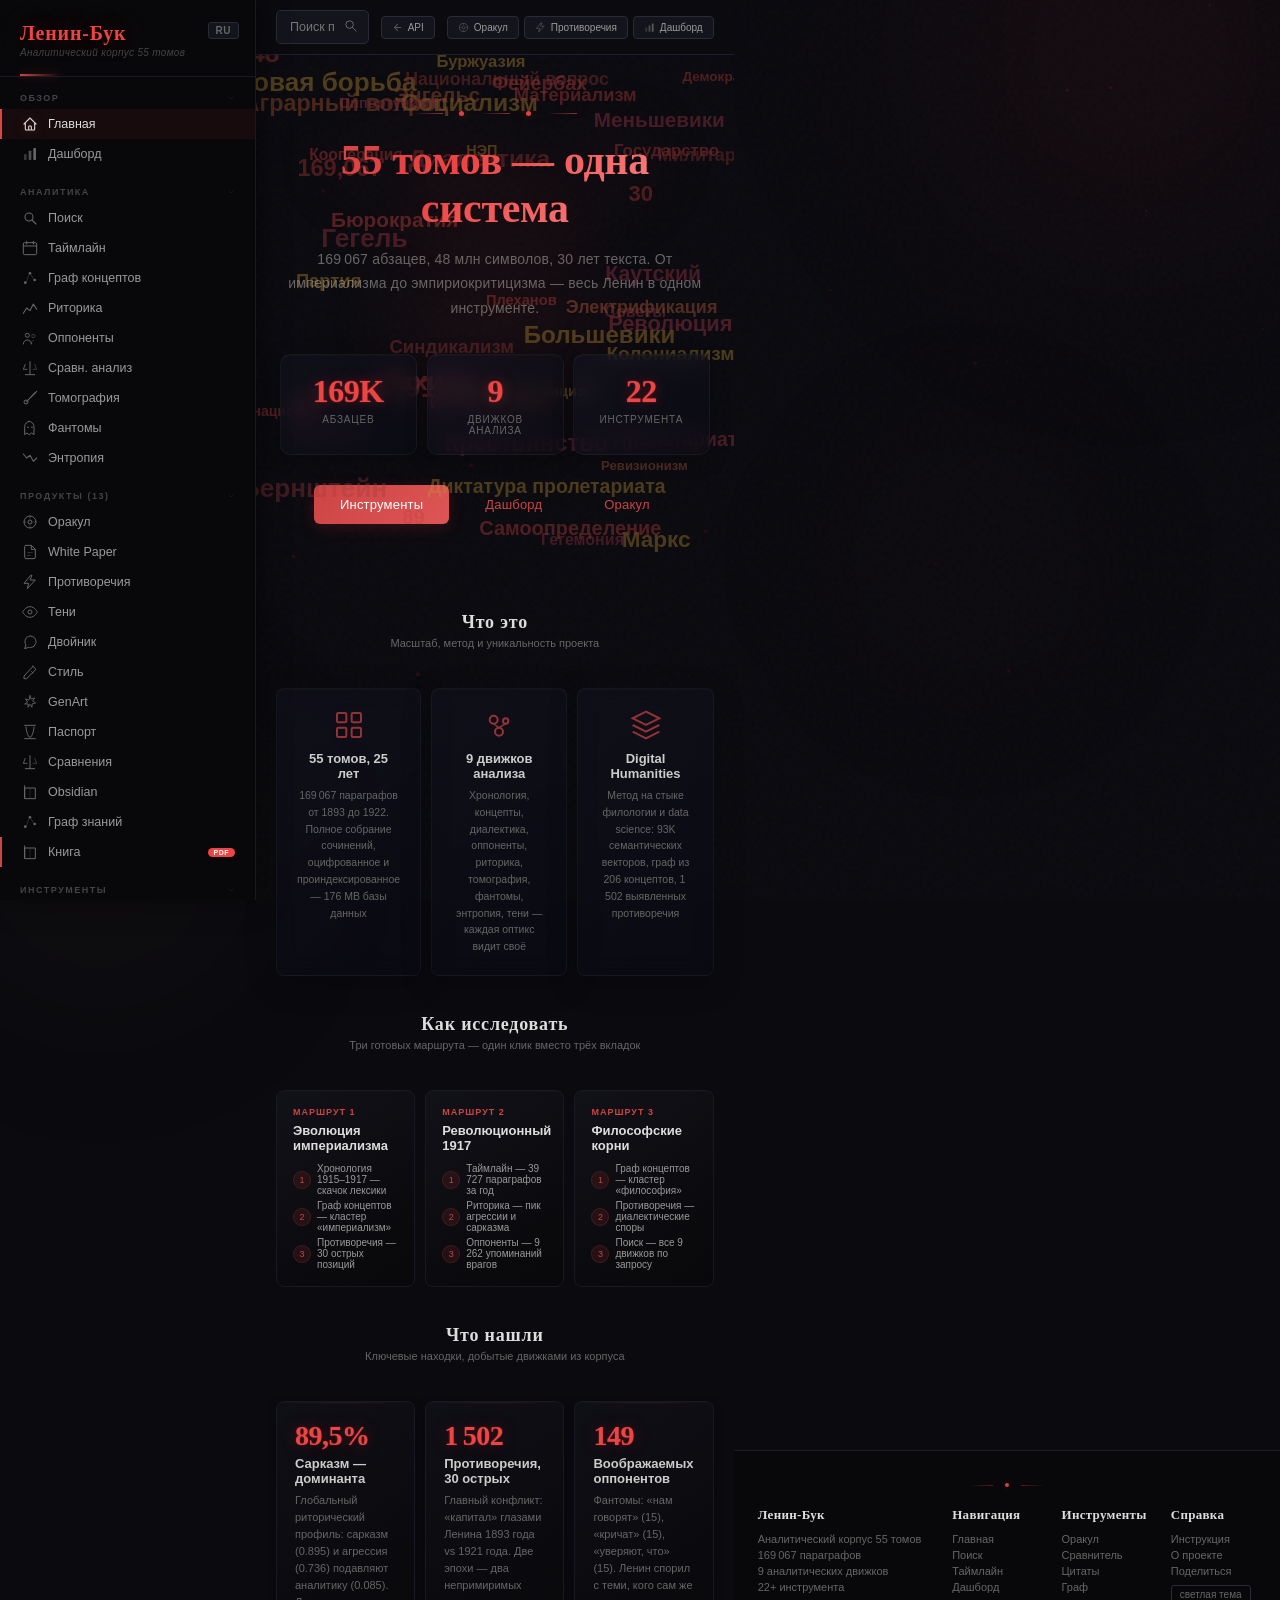
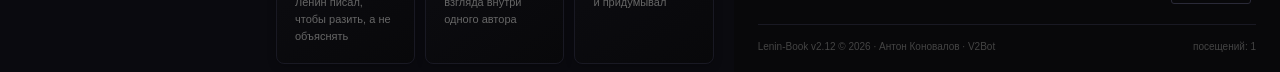
==== commit cfc32bc1: "v2.43 — Hero interactive canvas with topic particles 40 topic labels + 6 numeric particles float in " ====
--- a/index.html
+++ b/index.html
@@ -152,7 +152,8 @@
 .reveal-d5.revealed{animation-delay:.25s}
 .reveal-d6.revealed{animation-delay:.3s}
 /* ============ HERO ============ */
-.hero{max-width:800px;margin:0 auto;padding:56px 24px 40px;text-align:center;position:relative;z-index:1}
+.hero{max-width:800px;margin:0 auto;padding:56px 24px 40px;text-align:center;position:relative;z-index:1;overflow:hidden}
+#hero-canvas{position:absolute;top:0;left:0;width:100%;height:100%;z-index:0;pointer-events:none;opacity:.6}
 .hero::before{content:'';position:absolute;top:50%;left:50%;transform:translate(-50%,-50%);width:400px;height:400px;background:radial-gradient(circle,rgba(200,50,50,.07),transparent 60%);pointer-events:none;animation:heroGlow 4s ease-in-out infinite}
 @keyframes heroGlow{0%,100%{opacity:.6;transform:translate(-50%,-50%) scale(1)}50%{opacity:1;transform:translate(-50%,-50%) scale(1.1)}}
 .hero-orn{display:flex;gap:16px;align-items:center;justify-content:center;margin-bottom:20px}
@@ -531,6 +532,7 @@
   <div id="content">
 <section class="tab-panel active" id="panel-0">
   <div class="hero">
+  <canvas id="hero-canvas" aria-hidden="true"></canvas>
     <div class="hero-orn">
       <span class="line"></span><span class="dot"></span><span class="line"></span><span class="dot"></span><span class="line"></span>
     </div>
@@ -1498,6 +1500,113 @@
     });
   });
 })();
+
+// ═══ Hero particle canvas ═══
+(function(){
+  var canvas=document.getElementById('hero-canvas');
+  if(!canvas) return;
+  var ctx=canvas.getContext('2d');
+  var hero=canvas.parentElement;
+  var W,H,particles=[],mouse={x:-999,y:-999},animId;
+
+  var TOPICS=[
+    'Империализм','Диктатура пролетариата','Революция','Капитал','Социализм',
+    'Государство','Партия','Классовая борьба','Демократия','Материализм',
+    'Эмпириокритицизм','Диалектика','НЭП','Советы','Интернационал',
+    'Гегель','Махизм','Аграрный вопрос','Национальный вопрос','Буржуазия',
+    'Маркс','Энгельс','Плеханов','Каутский','Бернштейн',
+    'Фейербах','Крестьянство','Кооперация','Электрификация','Бюрократия',
+    'Милитаризм','Колониализм','Самоопределение','Гегемония','Ревизионизм',
+    'Оппортунизм','Меньшевики','Большевики','Пролетариат','Синдикализм'
+  ];
+
+  var colors=['rgb(220,70,70)','rgb(200,150,50)','rgb(160,60,60)','rgb(200,100,60)','rgb(180,60,80)']
+
+  function resize(){
+    W=hero.offsetWidth; H=hero.offsetHeight;
+    canvas.width=W; canvas.height=H;
+  }
+
+  function Particle(txt){
+    this.txt=txt;
+    this.x=Math.random()*W;
+    this.y=Math.random()*H;
+    this.vx=(Math.random()-.5)*.5;
+    this.vy=(Math.random()-.5)*.5;
+    this.size=13+Math.random()*14;
+    this.baseColor=colors[Math.floor(Math.random()*colors.length)];
+    this.opacity=0.5;
+    this.targetOpacity=0.65+Math.random()*.25;
+  }
+  Particle.prototype.update=function(){
+    var dx=mouse.x-this.x, dy=mouse.y-this.y, dist=Math.sqrt(dx*dx+dy*dy);
+    if(dist<120&&dist>0){var f=(120-dist)/120;this.vx-=dx/dist*f*.3;this.vy-=dy/dist*f*.3}
+    this.vx*=0.995; this.vy*=0.995;
+    this.x+=this.vx; this.y+=this.vy;
+    if(this.x<-50) this.x=W+50; if(this.x>W+50) this.x=-50;
+    if(this.y<-50) this.y=H+50; if(this.y>H+50) this.y=-50;
+    this.opacity+=(this.targetOpacity-this.opacity)*.02;
+  };
+  Particle.prototype.draw=function(){
+    ctx.save();
+    ctx.globalAlpha=this.opacity;
+    ctx.fillStyle=this.baseColor;
+    ctx.font='600 '+this.size+'px Inter,-apple-system,sans-serif';
+    ctx.textAlign='center';
+    ctx.fillText(this.txt,this.x,this.y);
+    ctx.restore();
+  };
+
+  function init(){
+    resize();
+    particles=TOPICS.map(function(t){return new Particle(t)});
+    // Also add numeric particles
+    [169067,89,55,48,1917,30].forEach(function(n){
+      var p=new Particle(n.toLocaleString());
+      p.size=18+Math.random()*12;
+      p.targetOpacity=.75;
+      p.baseColor='rgb(200,60,60)';
+      particles.push(p);
+    });
+    animId=requestAnimationFrame(loop);
+  }
+
+  function loop(){
+    ctx.clearRect(0,0,W,H);
+    for(var i=0;i<particles.length;i++){
+      var p=particles[i];
+      p.update(); p.draw();
+      // Draw connections
+      for(var j=i+1;j<particles.length;j++){
+        var p2=particles[j],dx=p2.x-p.x,dy=p2.y-p.y,dist=Math.sqrt(dx*dx+dy*dy);
+        if(dist<90){
+          ctx.strokeStyle='rgba(200,60,60,'+(.03*(1-dist/90))+')';
+          ctx.lineWidth=.5;
+          ctx.beginPath(); ctx.moveTo(p.x,p.y); ctx.lineTo(p2.x,p2.y); ctx.stroke();
+        }
+      }
+    }
+    animId=requestAnimationFrame(loop);
+  }
+
+  hero.addEventListener('mousemove',function(e){
+    var r=hero.getBoundingClientRect();
+    mouse.x=e.clientX-r.left; mouse.y=e.clientY-r.top;
+  });
+  hero.addEventListener('mouseleave',function(){mouse.x=-999;mouse.y=-999});
+
+  var ro=new ResizeObserver(function(){resize()});
+  ro.observe(hero);
+
+  // Start when panel-0 is active
+  if(document.getElementById('panel-0').classList.contains('active')) init();
+  // Also start on tab switch
+  var origSwitchTab=switchTab;
+  switchTab=function(id){
+    origSwitchTab(id);
+    if(id===0&&!animId) init();
+  };
+})();
 </script>
 </body>
 </html>
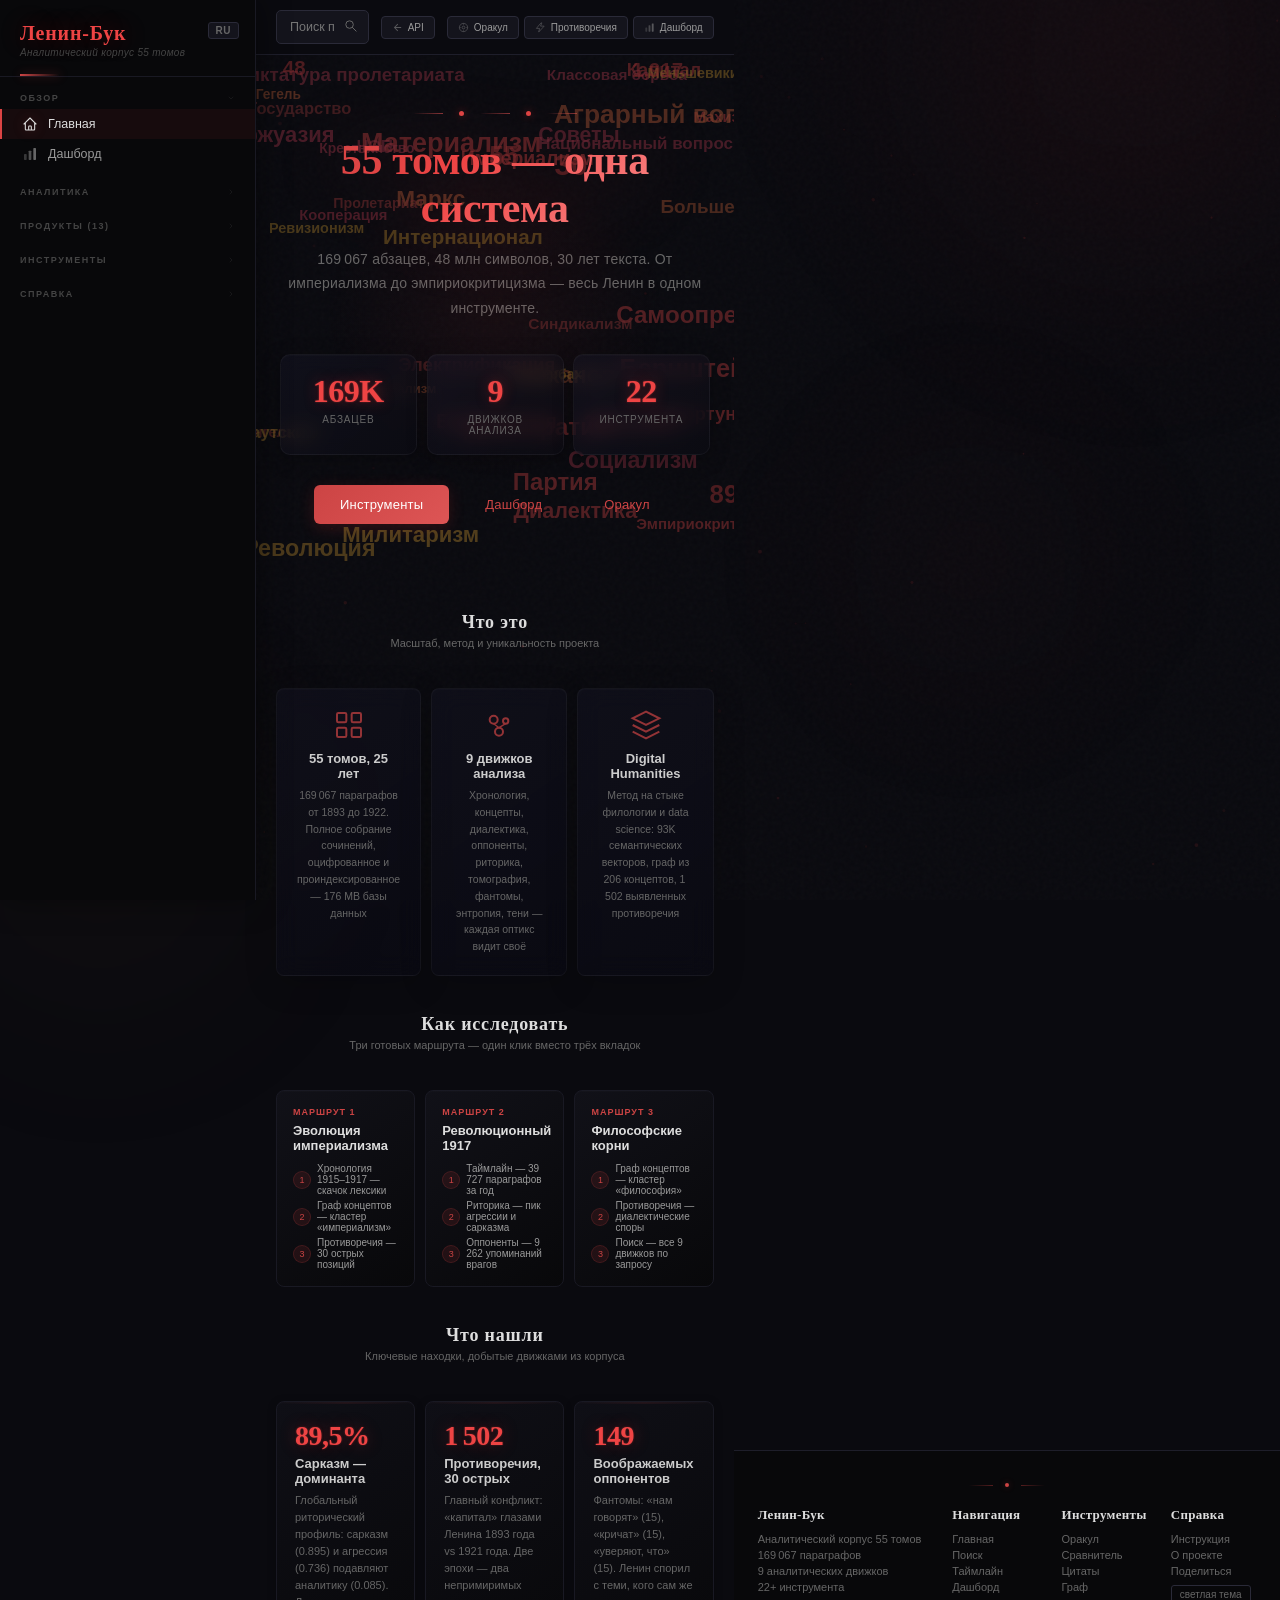
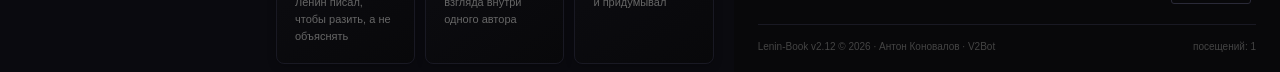
==== commit 38dc4706: "v2.44 — Progressive disclosure: collapsed sidebar groups Only ОБЗОР (2 items) visible on load. АНАЛИ" ====
--- a/index.html
+++ b/index.html
@@ -476,8 +476,8 @@
     <div class="side-item active" data-tab="0" onclick="switchTab(0)" aria-current="page"><svg class="side-icon"><use href="#ico-home"/></svg> <span data-i18n="nav-home">Главная</span></div>
     <div class="side-item" data-tab="18" onclick="switchTab(18)"><svg class="side-icon"><use href="#ico-chart"/></svg> <span data-i18n="nav-dashboard">Дашборд</span></div>
   </div>
-  <div class="side-group" role="group" aria-label="Аналитика" data-group="analytics">
-    <div class="side-group-label" onclick="toggleGroup(this)" aria-expanded="true" role="button" tabindex="0"><span data-i18n="group-analytics">АНАЛИТИКА</span> <svg class="arrow" viewBox="0 0 24 24"><use href="#ico-arrow"/></svg></div>
+  <div class="side-group collapsed" role="group" aria-label="Аналитика" data-group="analytics">
+    <div class="side-group-label" onclick="toggleGroup(this)" aria-expanded="false" role="button" tabindex="0"><span data-i18n="group-analytics">АНАЛИТИКА</span> <svg class="arrow" viewBox="0 0 24 24"><use href="#ico-arrow"/></svg></div>
     <div class="side-item" data-tab="1" onclick="switchTab(1)"><svg class="side-icon"><use href="#ico-search"/></svg> <span data-i18n="nav-search">Поиск</span></div>
     <div class="side-item" data-tab="2" onclick="switchTab(2)"><svg class="side-icon"><use href="#ico-calendar"/></svg> <span data-i18n="nav-timeline">Таймлайн</span></div>
     <div class="side-item" data-tab="6" onclick="switchTab(6)"><svg class="side-icon"><use href="#ico-graph"/></svg> <span data-i18n="nav-concepts">Граф концептов</span></div>
@@ -488,8 +488,8 @@
     <div class="side-item" data-tab="10" onclick="switchTab(10)"><svg class="side-icon"><use href="#ico-ghost"/></svg> <span data-i18n="nav-phantoms">Фантомы</span></div>
     <div class="side-item" data-tab="11" onclick="switchTab(11)"><svg class="side-icon"><use href="#ico-chart-down"/></svg> <span data-i18n="nav-entropy">Энтропия</span></div>
   </div>
-  <div class="side-group" role="group" aria-label="Продукты" data-group="products">
-    <div class="side-group-label" onclick="toggleGroup(this)" aria-expanded="true" role="button" tabindex="0"><span>ПРОДУКТЫ (13)</span> <svg class="arrow" viewBox="0 0 24 24"><use href="#ico-arrow"/></svg></div>
+  <div class="side-group collapsed" role="group" aria-label="Продукты" data-group="products">
+    <div class="side-group-label" onclick="toggleGroup(this)" aria-expanded="false" role="button" tabindex="0"><span>ПРОДУКТЫ (13)</span> <svg class="arrow" viewBox="0 0 24 24"><use href="#ico-arrow"/></svg></div>
     <div class="side-item" data-tab="12" onclick="switchTab(12)"><svg class="side-icon"><use href="#ico-oracle"/></svg> <span data-i18n="nav-oracle">Оракул</span></div>
     <div class="side-item" data-tab="13" onclick="switchTab(13)"><svg class="side-icon"><use href="#ico-document"/></svg> <span data-i18n="nav-papers">White Paper</span></div>
     <div class="side-item" data-tab="14" onclick="switchTab(14)"><svg class="side-icon"><use href="#ico-lightning"/></svg> <span data-i18n="nav-contradictions">Противоречия</span></div>
@@ -503,13 +503,13 @@
     <div class="side-item" data-tab="27" onclick="switchTab(27)"><svg class="side-icon"><use href="#ico-graph"/></svg> <span>Граф знаний</span></div>
     <div class="side-item side-item-book" data-tab="25" onclick="switchTab(25)"><svg class="side-icon"><use href="#ico-book"/></svg> <span data-i18n="nav-book">Книга</span> <span class="badge-dl">PDF</span></div>
   </div>
-  <div class="side-group" role="group" aria-label="Инструменты" data-group="tools">
-    <div class="side-group-label" onclick="toggleGroup(this)" aria-expanded="true" role="button" tabindex="0"><span>ИНСТРУМЕНТЫ</span> <svg class="arrow" viewBox="0 0 24 24"><use href="#ico-arrow"/></svg></div>
+  <div class="side-group collapsed" role="group" aria-label="Инструменты" data-group="tools">
+    <div class="side-group-label" onclick="toggleGroup(this)" aria-expanded="false" role="button" tabindex="0"><span>ИНСТРУМЕНТЫ</span> <svg class="arrow" viewBox="0 0 24 24"><use href="#ico-arrow"/></svg></div>
     <div class="side-item" data-tab="4" onclick="switchTab(4)"><svg class="side-icon"><use href="#ico-quote"/></svg> <span data-i18n="nav-quotes">Цитаты</span></div>
     <div class="side-item" data-tab="5" onclick="switchTab(5)"><svg class="side-icon"><use href="#ico-gear"/></svg> <span data-i18n="nav-engines">Механики</span></div>
   </div>
-  <div class="side-group" role="group" aria-label="Справка" data-group="info">
-    <div class="side-group-label" onclick="toggleGroup(this)" aria-expanded="true" role="button" tabindex="0"><span>СПРАВКА</span> <svg class="arrow" viewBox="0 0 24 24"><use href="#ico-arrow"/></svg></div>
+  <div class="side-group collapsed" role="group" aria-label="Справка" data-group="info">
+    <div class="side-group-label" onclick="toggleGroup(this)" aria-expanded="false" role="button" tabindex="0"><span>СПРАВКА</span> <svg class="arrow" viewBox="0 0 24 24"><use href="#ico-arrow"/></svg></div>
     <div class="side-item" data-tab="22" onclick="switchTab(22)"><svg class="side-icon"><use href="#ico-help"/></svg> <span data-i18n="nav-instructions">Инструкция</span></div>
     <div class="side-item" data-tab="23" onclick="switchTab(23)"><svg class="side-icon"><use href="#ico-star"/></svg> О проекте</div>
     <div class="side-item" data-tab="24" onclick="switchTab(24)"><svg class="side-icon"><use href="#ico-compass"/></svg> Пути</div>
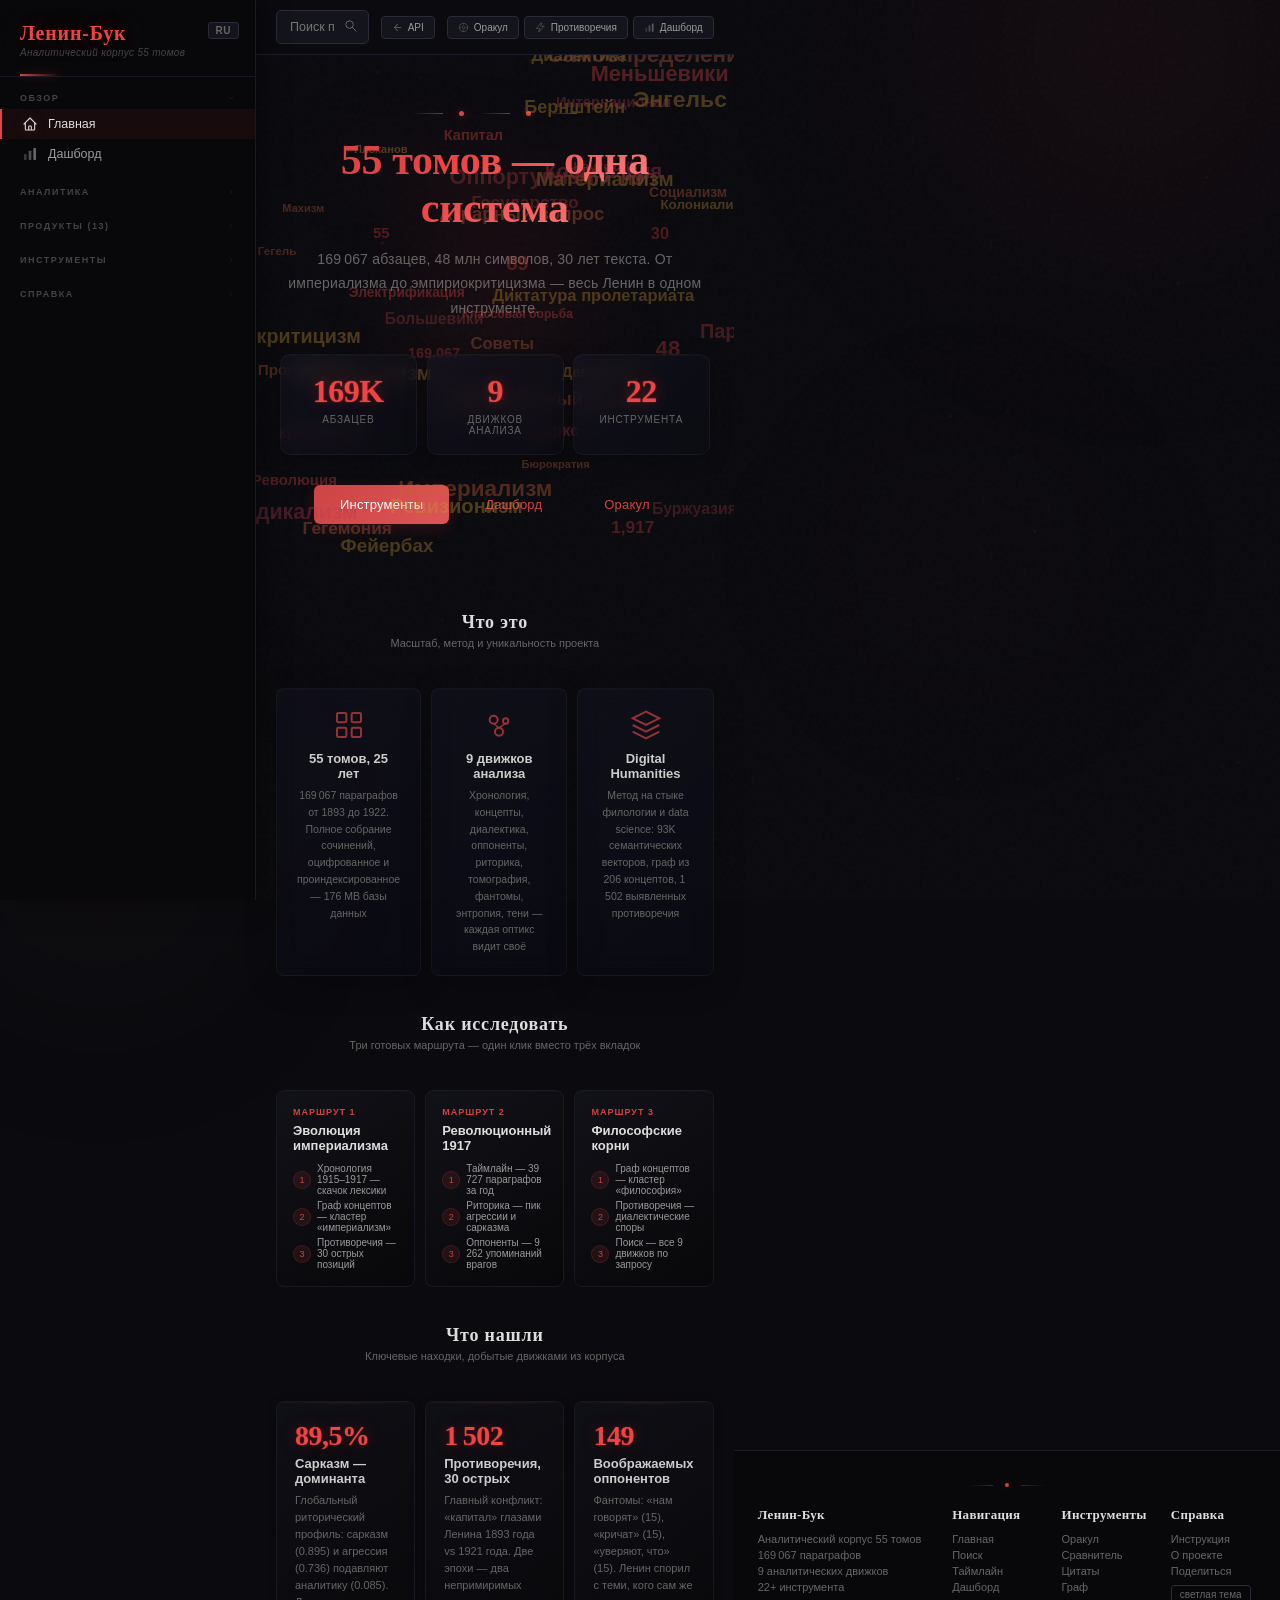
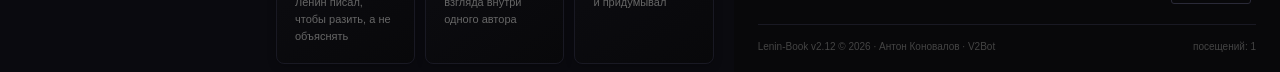
==== commit bea96067: "v2.45 — Mobile canvas scaling fix + hero padding Canvas particles now scale font size by viewport ra" ====
--- a/index.html
+++ b/index.html
@@ -310,7 +310,8 @@
 #tomo-tooltip{position:absolute;pointer-events:none;background:rgba(10,10,15,.92);color:var(--text-body);padding:5px 10px;border-radius:3px;font-size:10px;opacity:0;transition:opacity .12s;border:1px solid #333}
 /* ============ IFRAME ============ */
 .product-iframe{width:100%;height:82vh;border:none;border-radius:6px;background:var(--bg-deep)}
-.product-iframe[data-src]{background:var(--bg-card);opacity:.6;transition:opacity .3s var(--ease-out)}
+.product-iframe[data-src]{background:var(--bg-card);opacity:0;transition:opacity .3s var(--ease-out)}
+.product-iframe.loaded{opacity:1}
 /* ============ COMPARE ============ */
 .compare-grid{display:grid;grid-template-columns:1fr 1fr;gap:10px;margin-bottom:14px}
 .c-card{background:var(--bg-card);border:1px solid var(--border);border-radius:8px;padding:18px;transition:border-color .2s}
@@ -345,6 +346,7 @@
   .compare-grid{grid-template-columns:repeat(2,1fr)}
 }
 @media(max-width:768px){
+  .hero{padding:32px 16px 24px}
   #main{margin-left:0}
   #sidebar{position:fixed;left:-280px;top:0;transition:left .25s;z-index:300;box-shadow:2px 0 20px rgba(0,0,0,.5);width:280px;min-width:280px}
   #sidebar.open{left:0}
@@ -1309,6 +1311,7 @@
     // Lazy-load iframe: set src from data-src on first activation
     var ifr=p.querySelector('iframe[data-src]');
     if(ifr && !ifr.src){
+      ifr.addEventListener('load',function(){ifr.classList.add('loaded')});
       ifr.src=ifr.getAttribute('data-src');
       ifr.removeAttribute('data-src');
     }
@@ -1380,17 +1383,13 @@
   function applyTheme(t){
     var html=document.documentElement;
     if(t==='light'){
-      html.style.setProperty('--bg','#f0f0f0');
-      html.style.setProperty('--card-bg','#fff');
-      html.style.setProperty('--text','#222');
-      html.style.setProperty('--muted','#666');
-      document.body.style.background='#f4f4f6';
-      document.body.style.color='#222';
+      html.classList.add('light');
+      html.classList.remove('dark');
       var btn=document.getElementById('theme-toggle-btn');
       if(btn)btn.textContent='тёмная тема';
     } else {
-      document.body.style.background='';
-      document.body.style.color='';
+      html.classList.add('dark');
+      html.classList.remove('light');
       var btn=document.getElementById('theme-toggle-btn');
       if(btn)btn.textContent='светлая тема';
     }
@@ -1522,18 +1521,20 @@
 
   var colors=['rgb(220,70,70)','rgb(200,150,50)','rgb(160,60,60)','rgb(200,100,60)','rgb(180,60,80)']
 
+  var BASE_W=480,scale=1;
   function resize(){
     W=hero.offsetWidth; H=hero.offsetHeight;
     canvas.width=W; canvas.height=H;
+    scale=Math.max(.45,Math.min(1.4,W/BASE_W));
   }
 
   function Particle(txt){
     this.txt=txt;
     this.x=Math.random()*W;
     this.y=Math.random()*H;
-    this.vx=(Math.random()-.5)*.5;
-    this.vy=(Math.random()-.5)*.5;
-    this.size=13+Math.random()*14;
+    this.vx=(Math.random()-.5)*.7;
+    this.vy=(Math.random()-.5)*.7;
+    this.size=(11+Math.random()*12)*scale;
     this.baseColor=colors[Math.floor(Math.random()*colors.length)];
     this.opacity=0.5;
     this.targetOpacity=0.65+Math.random()*.25;
@@ -1563,7 +1564,7 @@
     // Also add numeric particles
     [169067,89,55,48,1917,30].forEach(function(n){
       var p=new Particle(n.toLocaleString());
-      p.size=18+Math.random()*12;
+      p.size=(14+Math.random()*10)*scale;
       p.targetOpacity=.75;
       p.baseColor='rgb(200,60,60)';
       particles.push(p);
@@ -1595,7 +1596,15 @@
   });
   hero.addEventListener('mouseleave',function(){mouse.x=-999;mouse.y=-999});
 
-  var ro=new ResizeObserver(function(){resize()});
+  var ro=new ResizeObserver(function(){
+    var oldW=W,oldH=H;
+    resize();
+    // Reposition particles proportionally
+    if(oldW>0&&oldH>0){
+      var sx=W/oldW, sy=H/oldH;
+      particles.forEach(function(p){p.x*=sx;p.y*=sy;p.size=p.size*Math.max(sx,sy)});
+    }
+  });
   ro.observe(hero);
 
   // Start when panel-0 is active
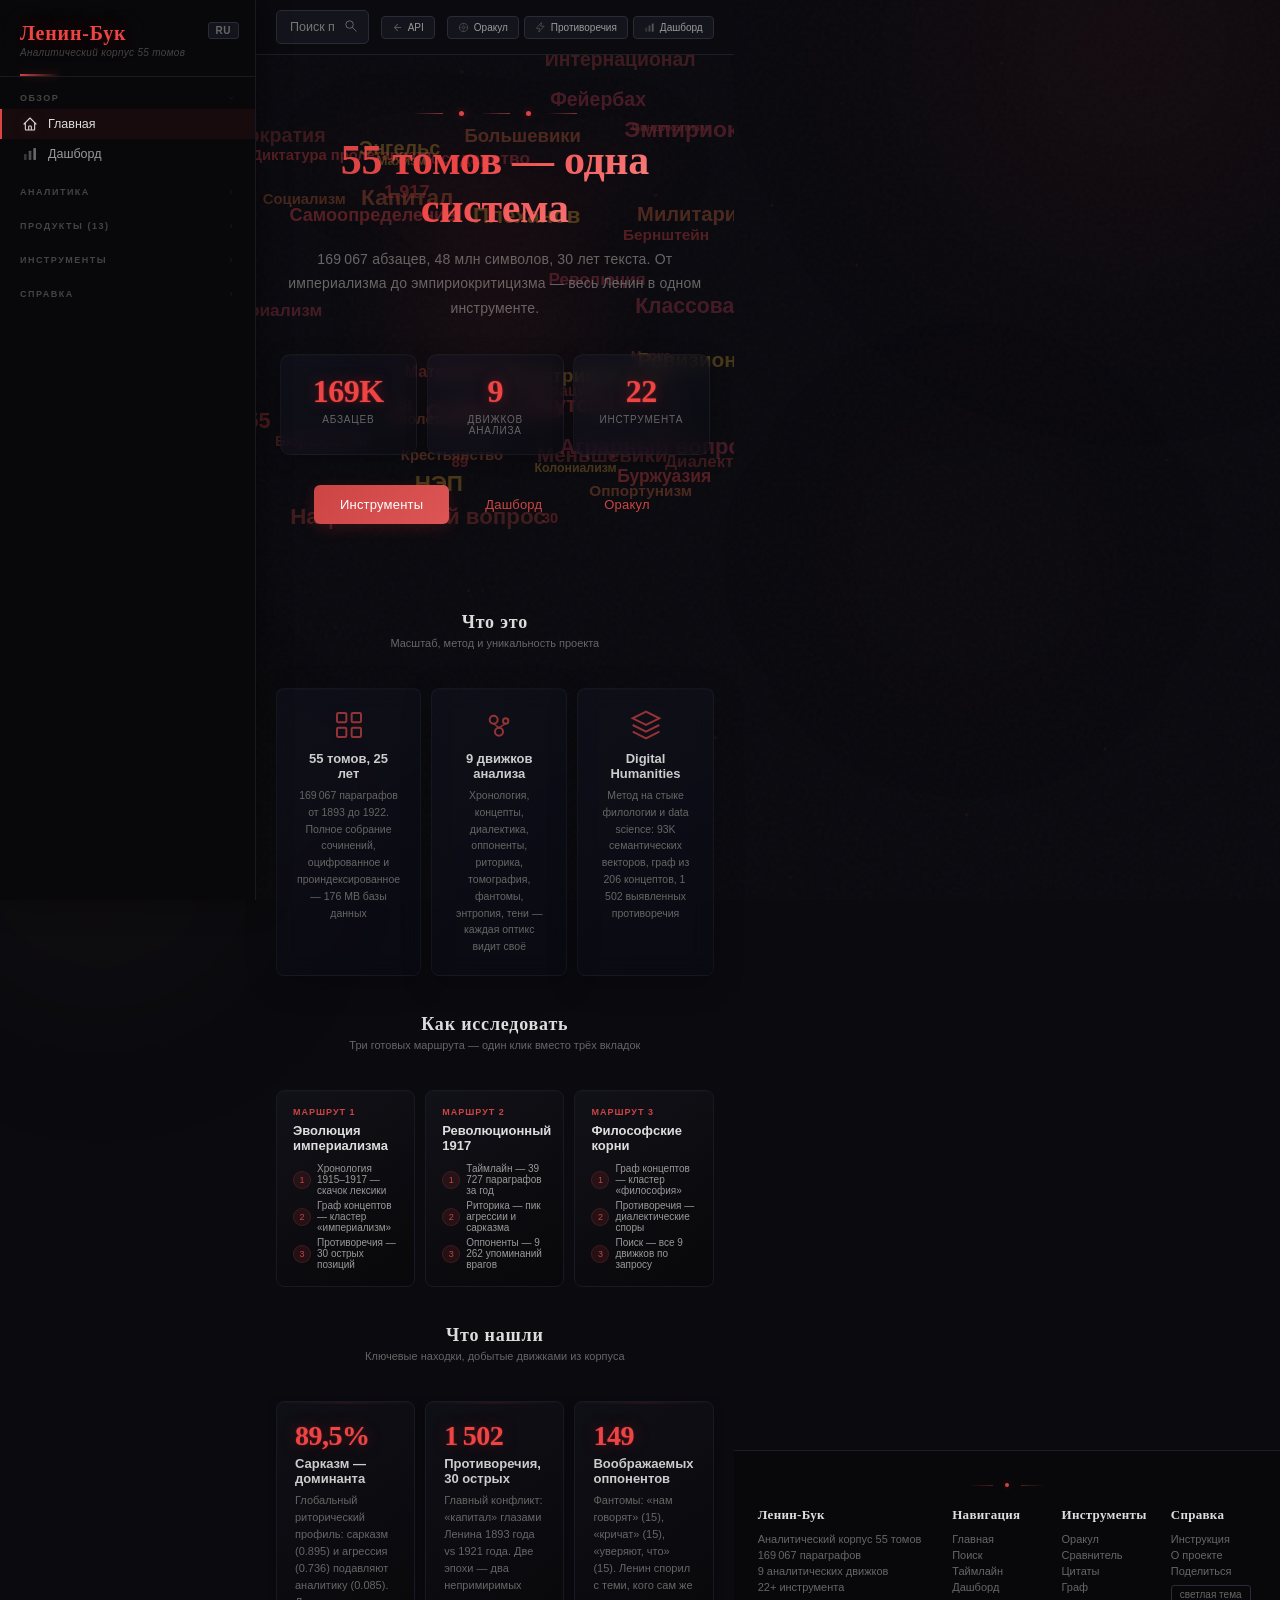
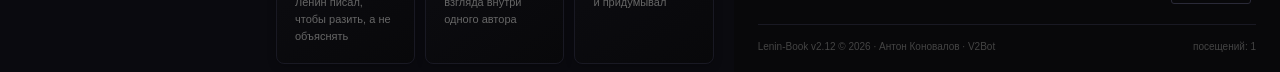
==== commit ecdf56f7: "v2.45b — Canvas z-index:-1 (below content) for mobile stack fix Canvas was z-index:0 inside position" ====
--- a/index.html
+++ b/index.html
@@ -153,7 +153,7 @@
 .reveal-d6.revealed{animation-delay:.3s}
 /* ============ HERO ============ */
 .hero{max-width:800px;margin:0 auto;padding:56px 24px 40px;text-align:center;position:relative;z-index:1;overflow:hidden}
-#hero-canvas{position:absolute;top:0;left:0;width:100%;height:100%;z-index:0;pointer-events:none;opacity:.6}
+#hero-canvas{position:absolute;top:0;left:0;width:100%;height:100%;z-index:-1;pointer-events:none;opacity:.6}
 .hero::before{content:'';position:absolute;top:50%;left:50%;transform:translate(-50%,-50%);width:400px;height:400px;background:radial-gradient(circle,rgba(200,50,50,.07),transparent 60%);pointer-events:none;animation:heroGlow 4s ease-in-out infinite}
 @keyframes heroGlow{0%,100%{opacity:.6;transform:translate(-50%,-50%) scale(1)}50%{opacity:1;transform:translate(-50%,-50%) scale(1.1)}}
 .hero-orn{display:flex;gap:16px;align-items:center;justify-content:center;margin-bottom:20px}
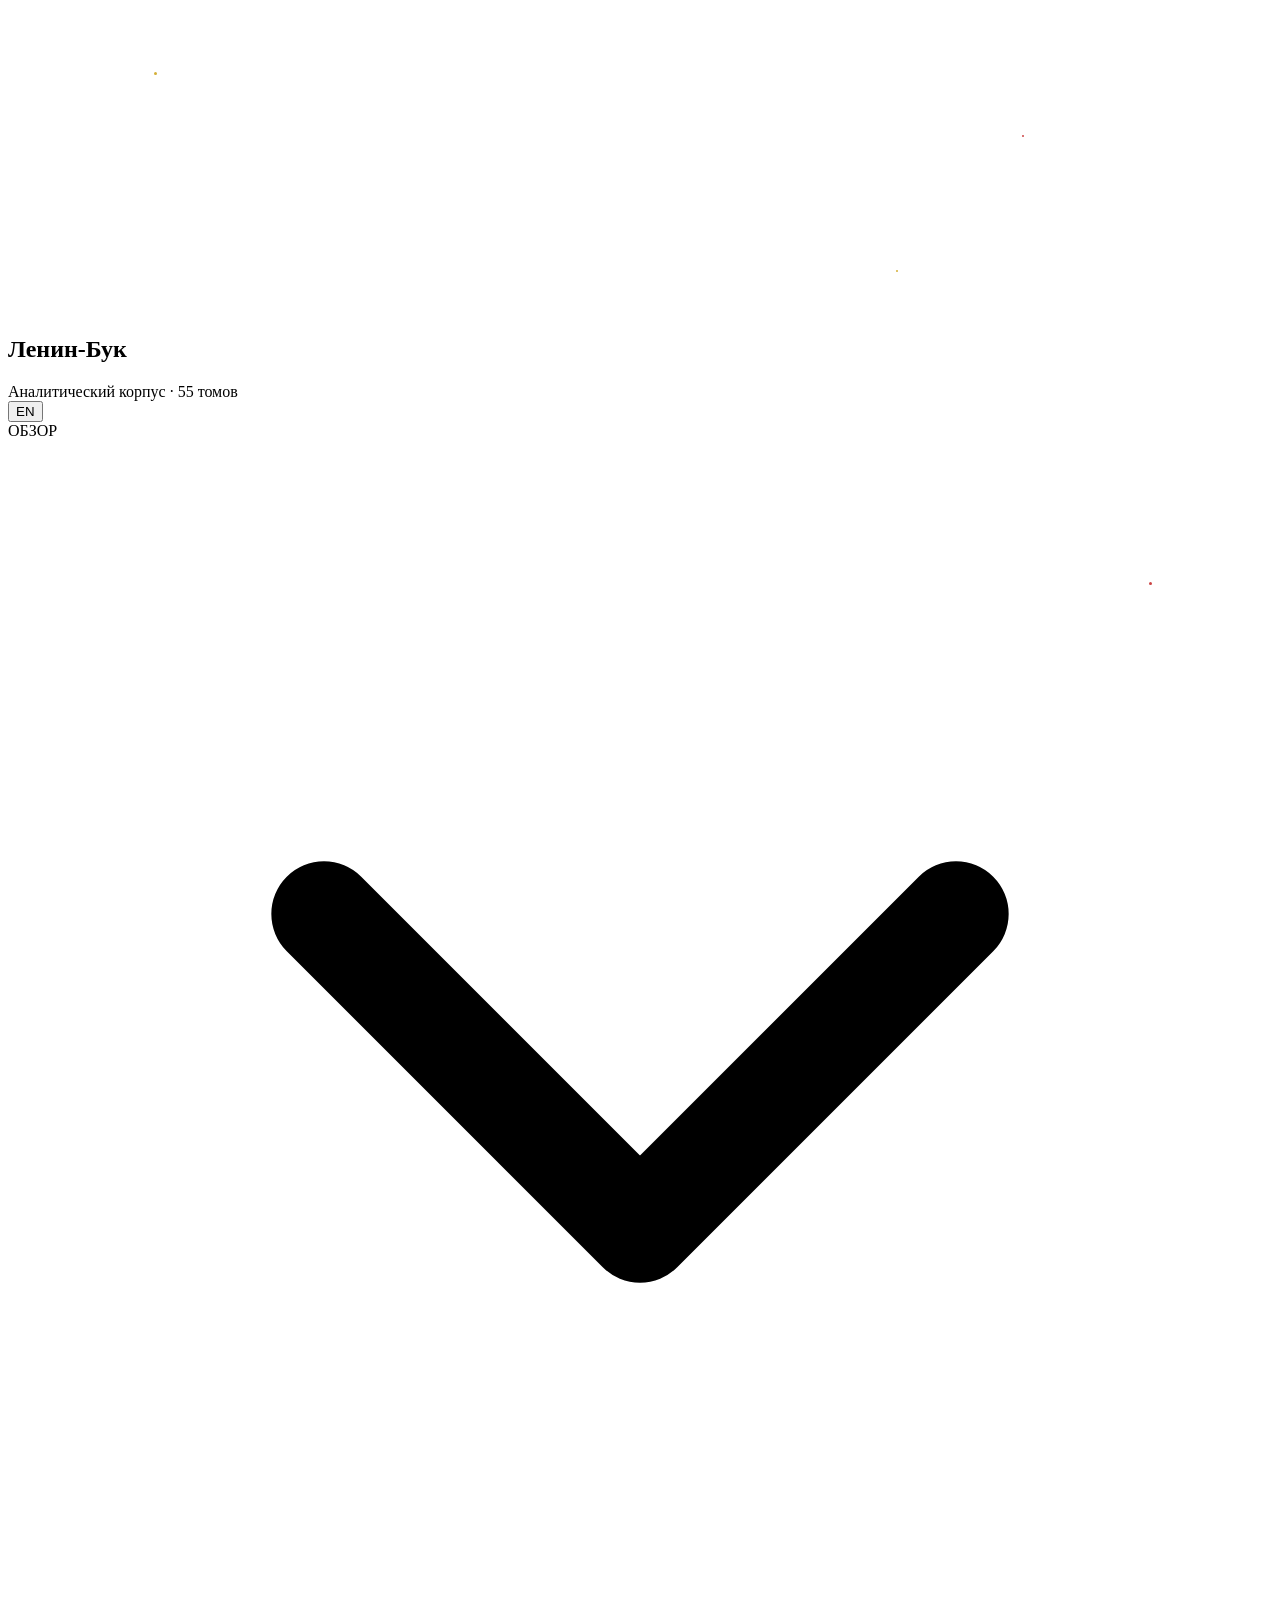
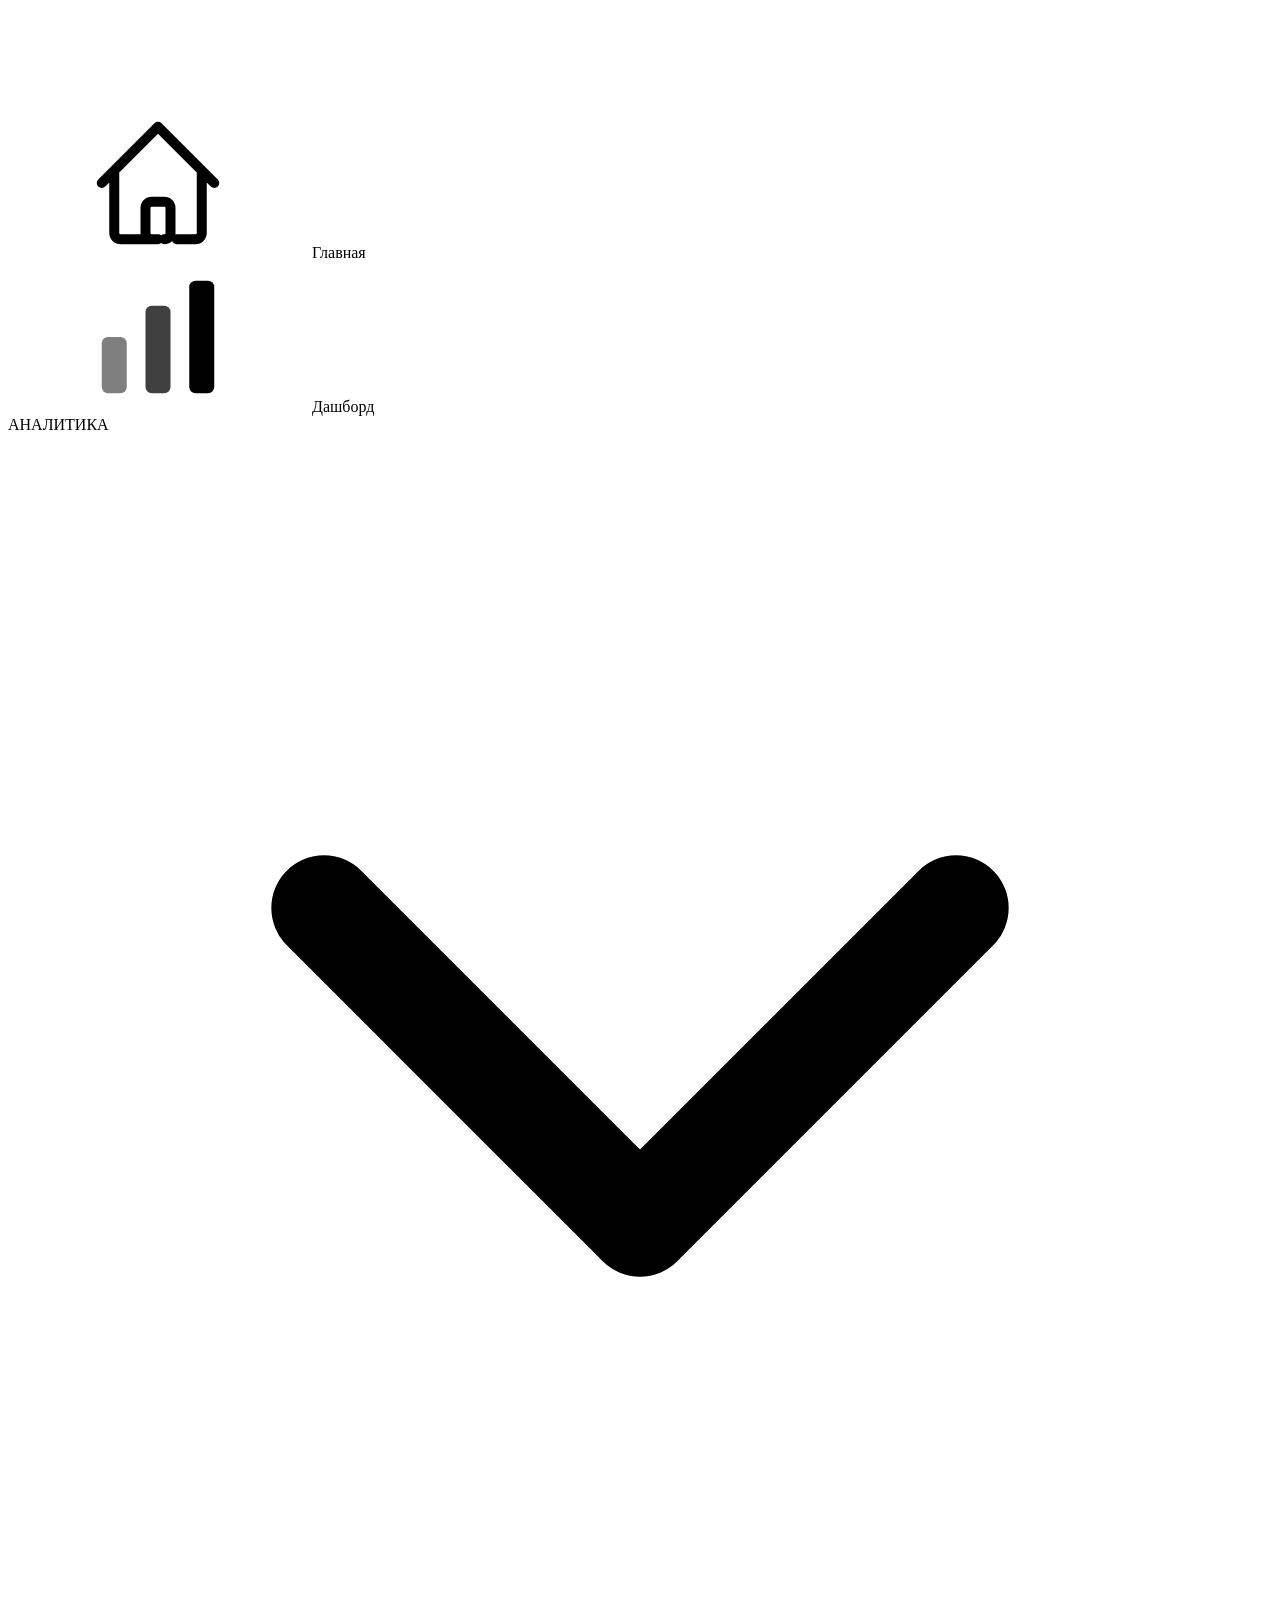
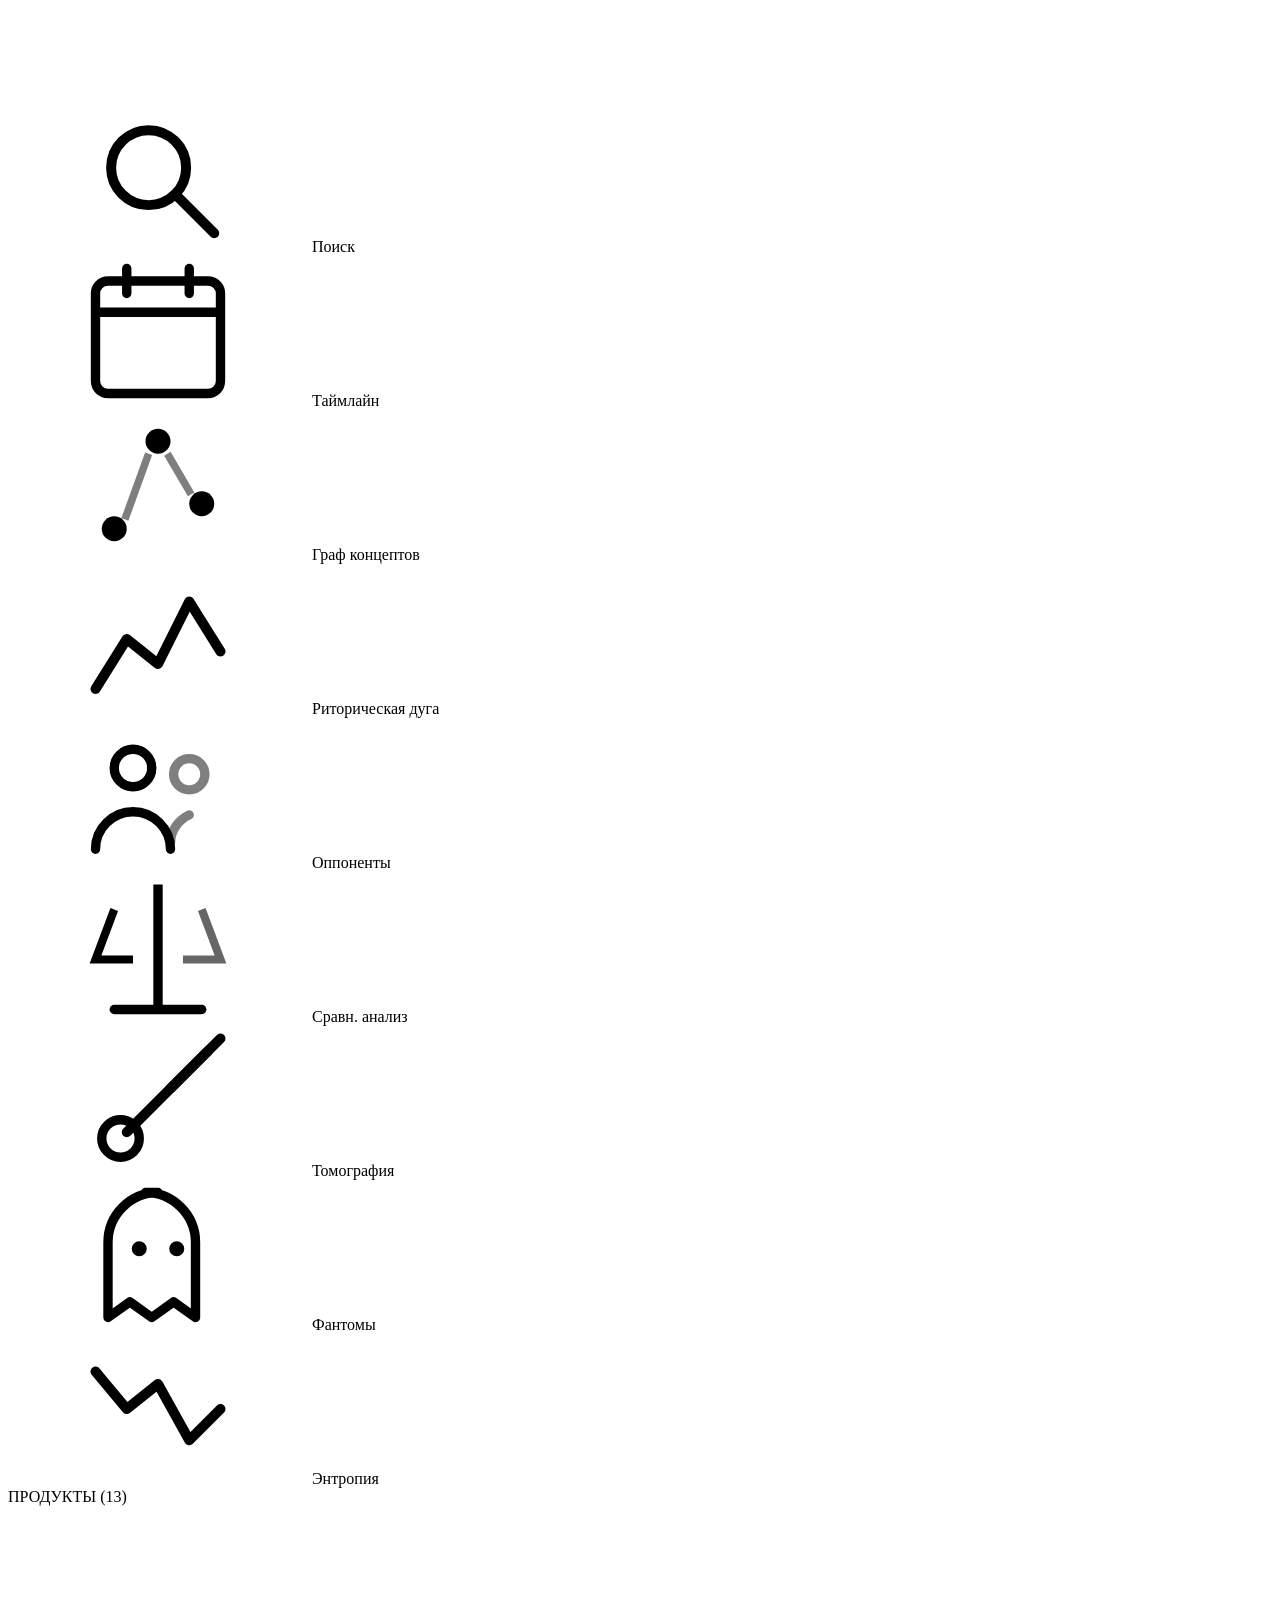
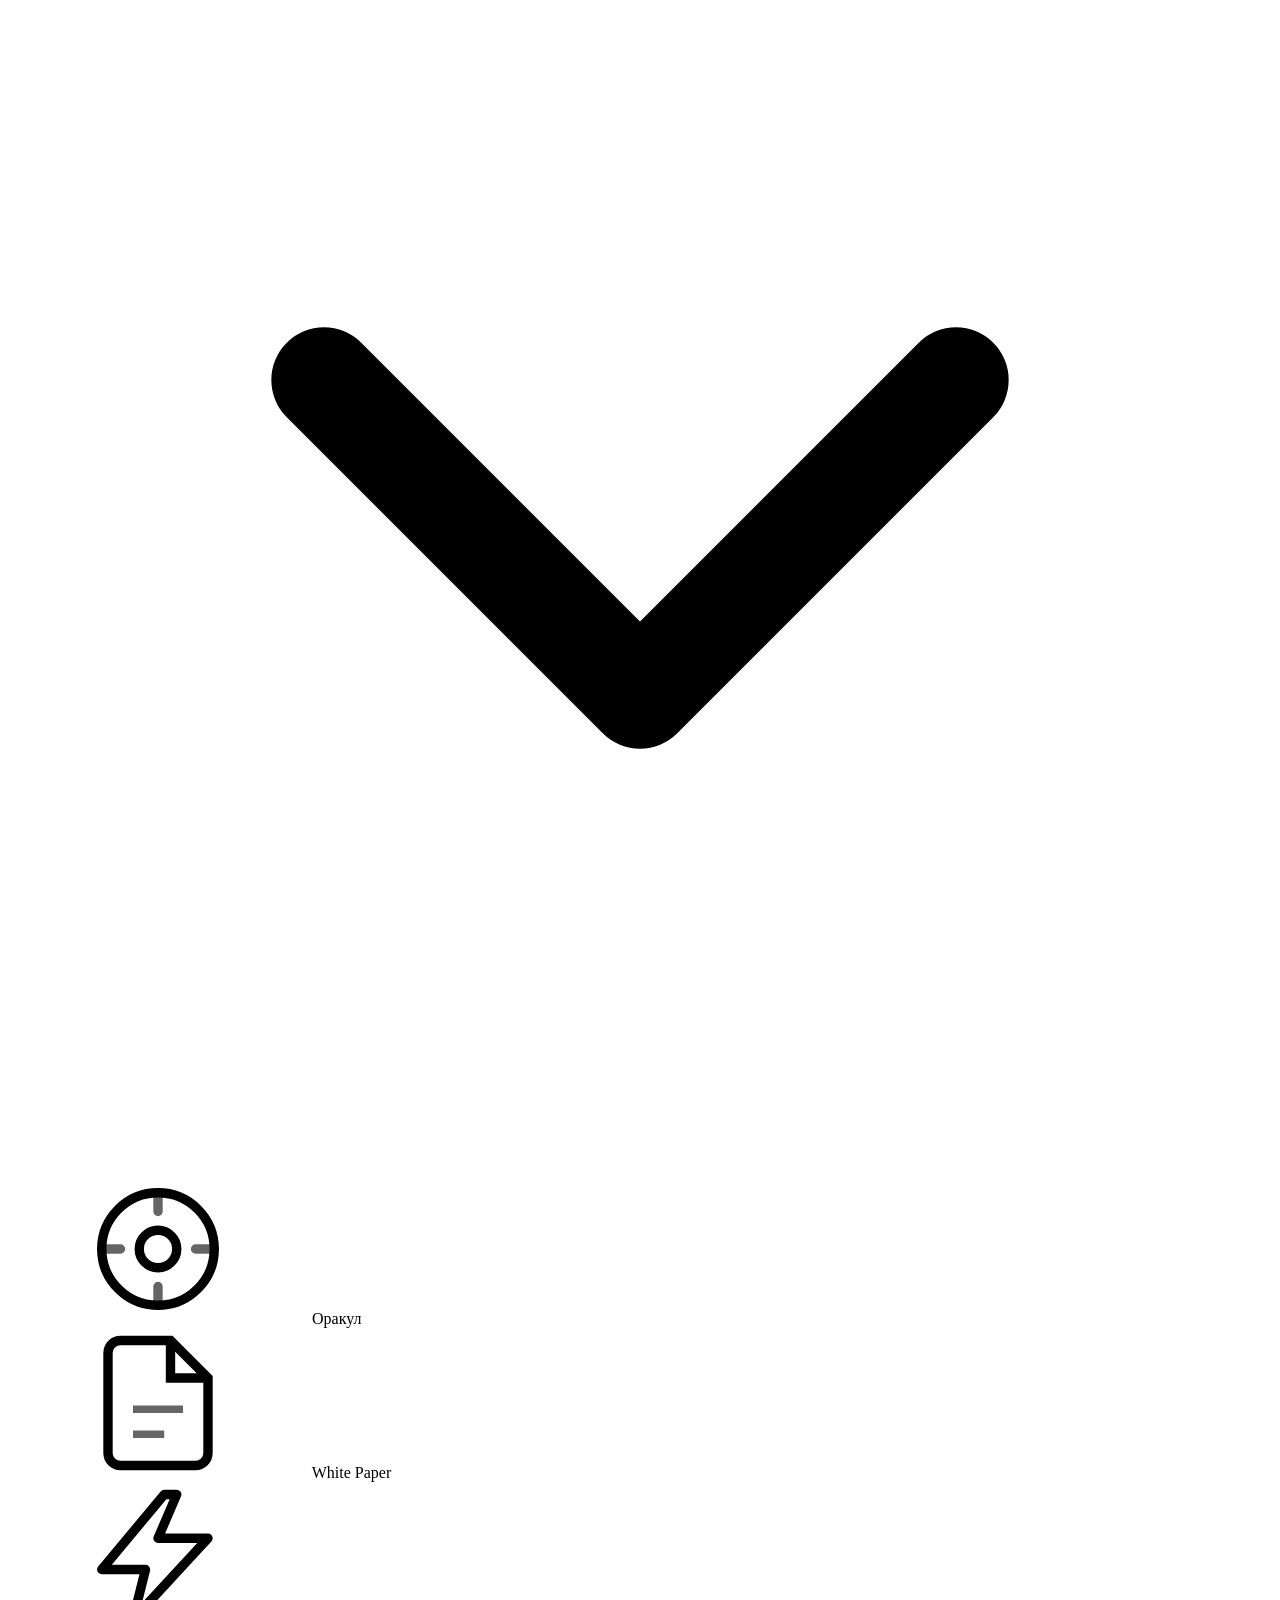
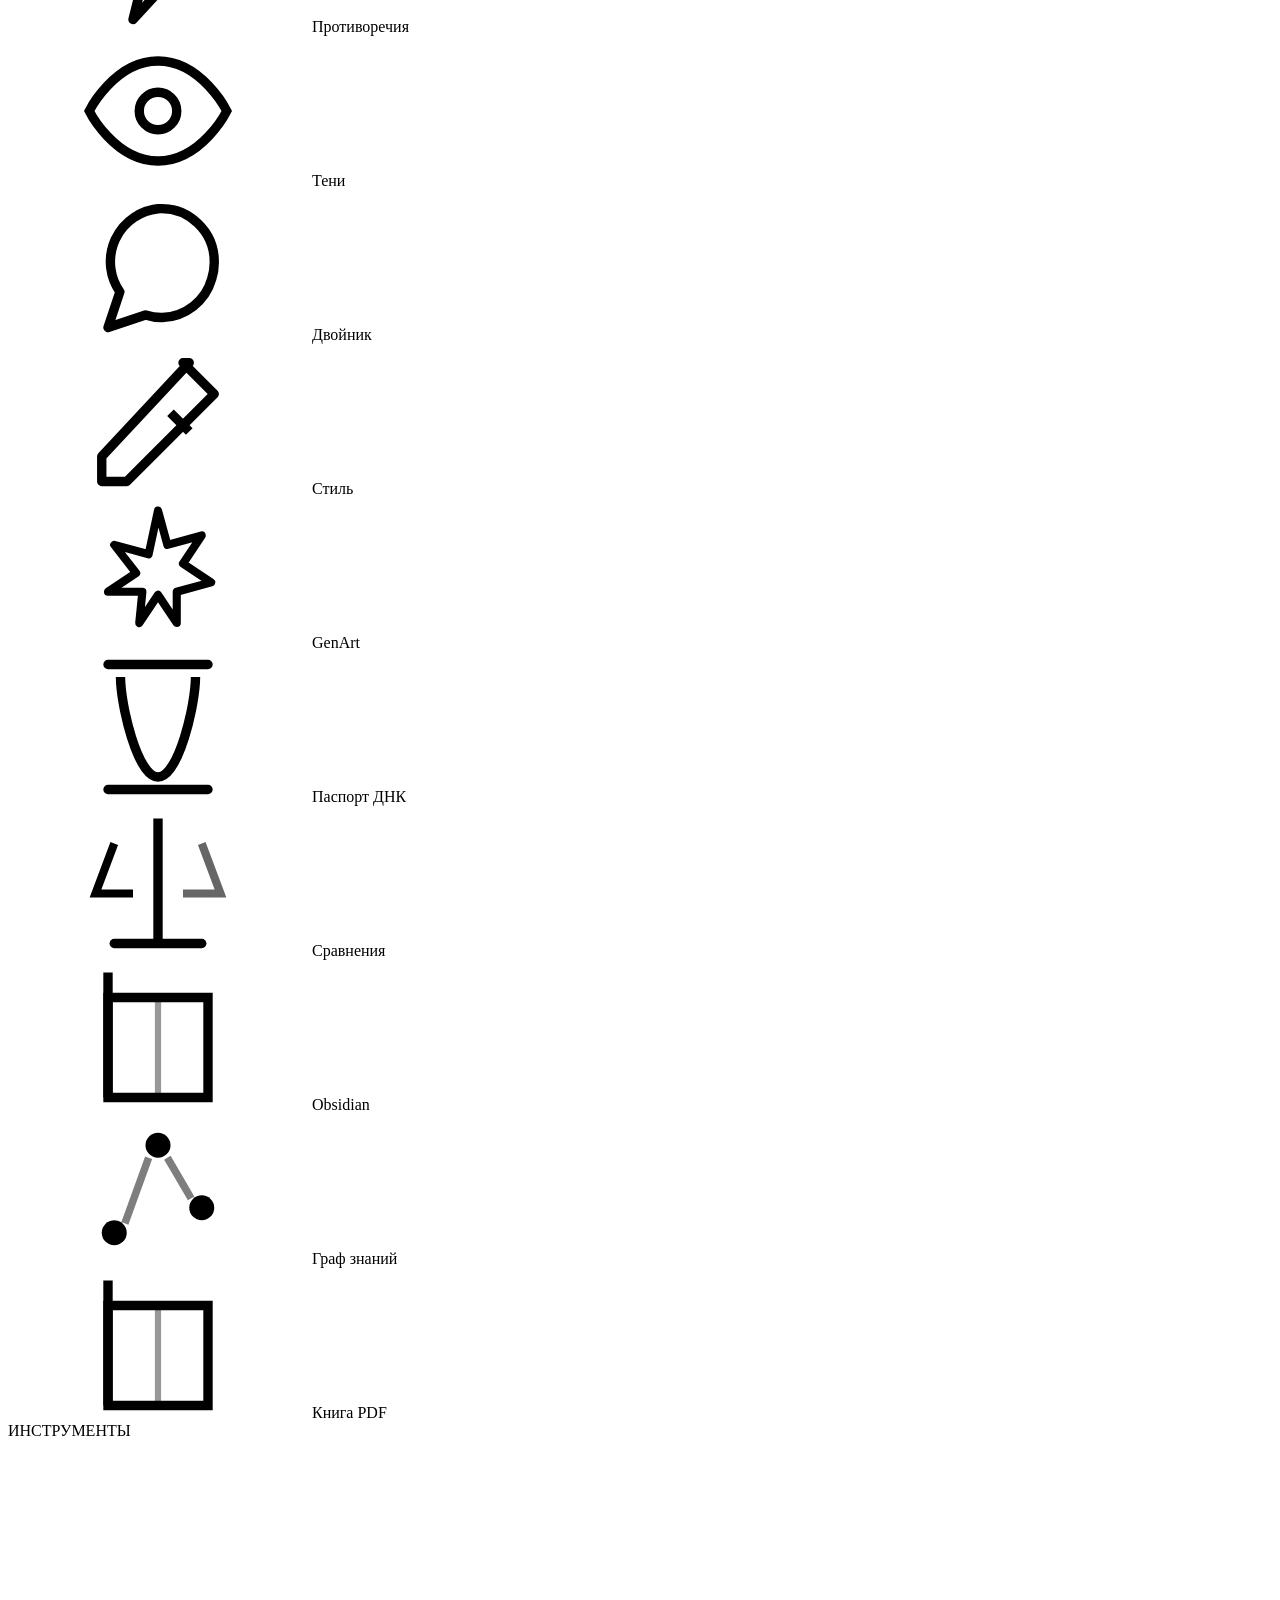
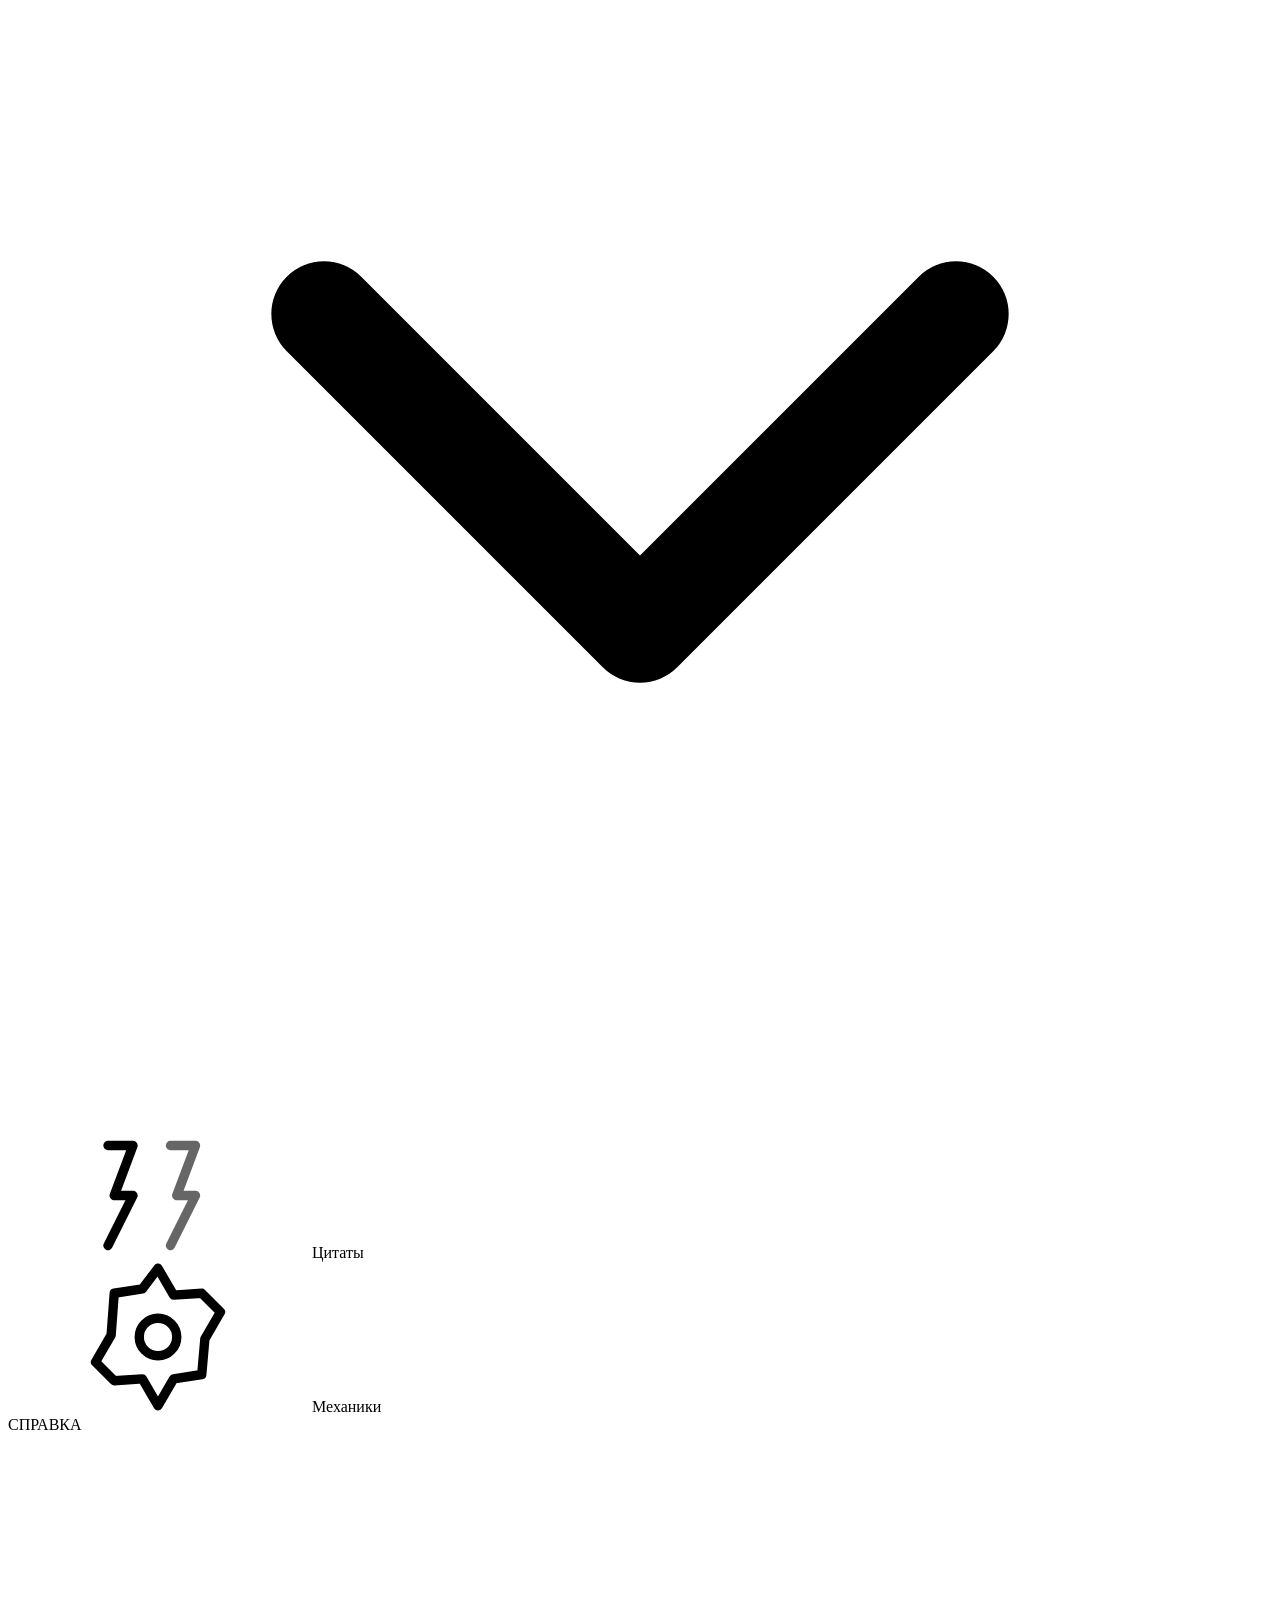
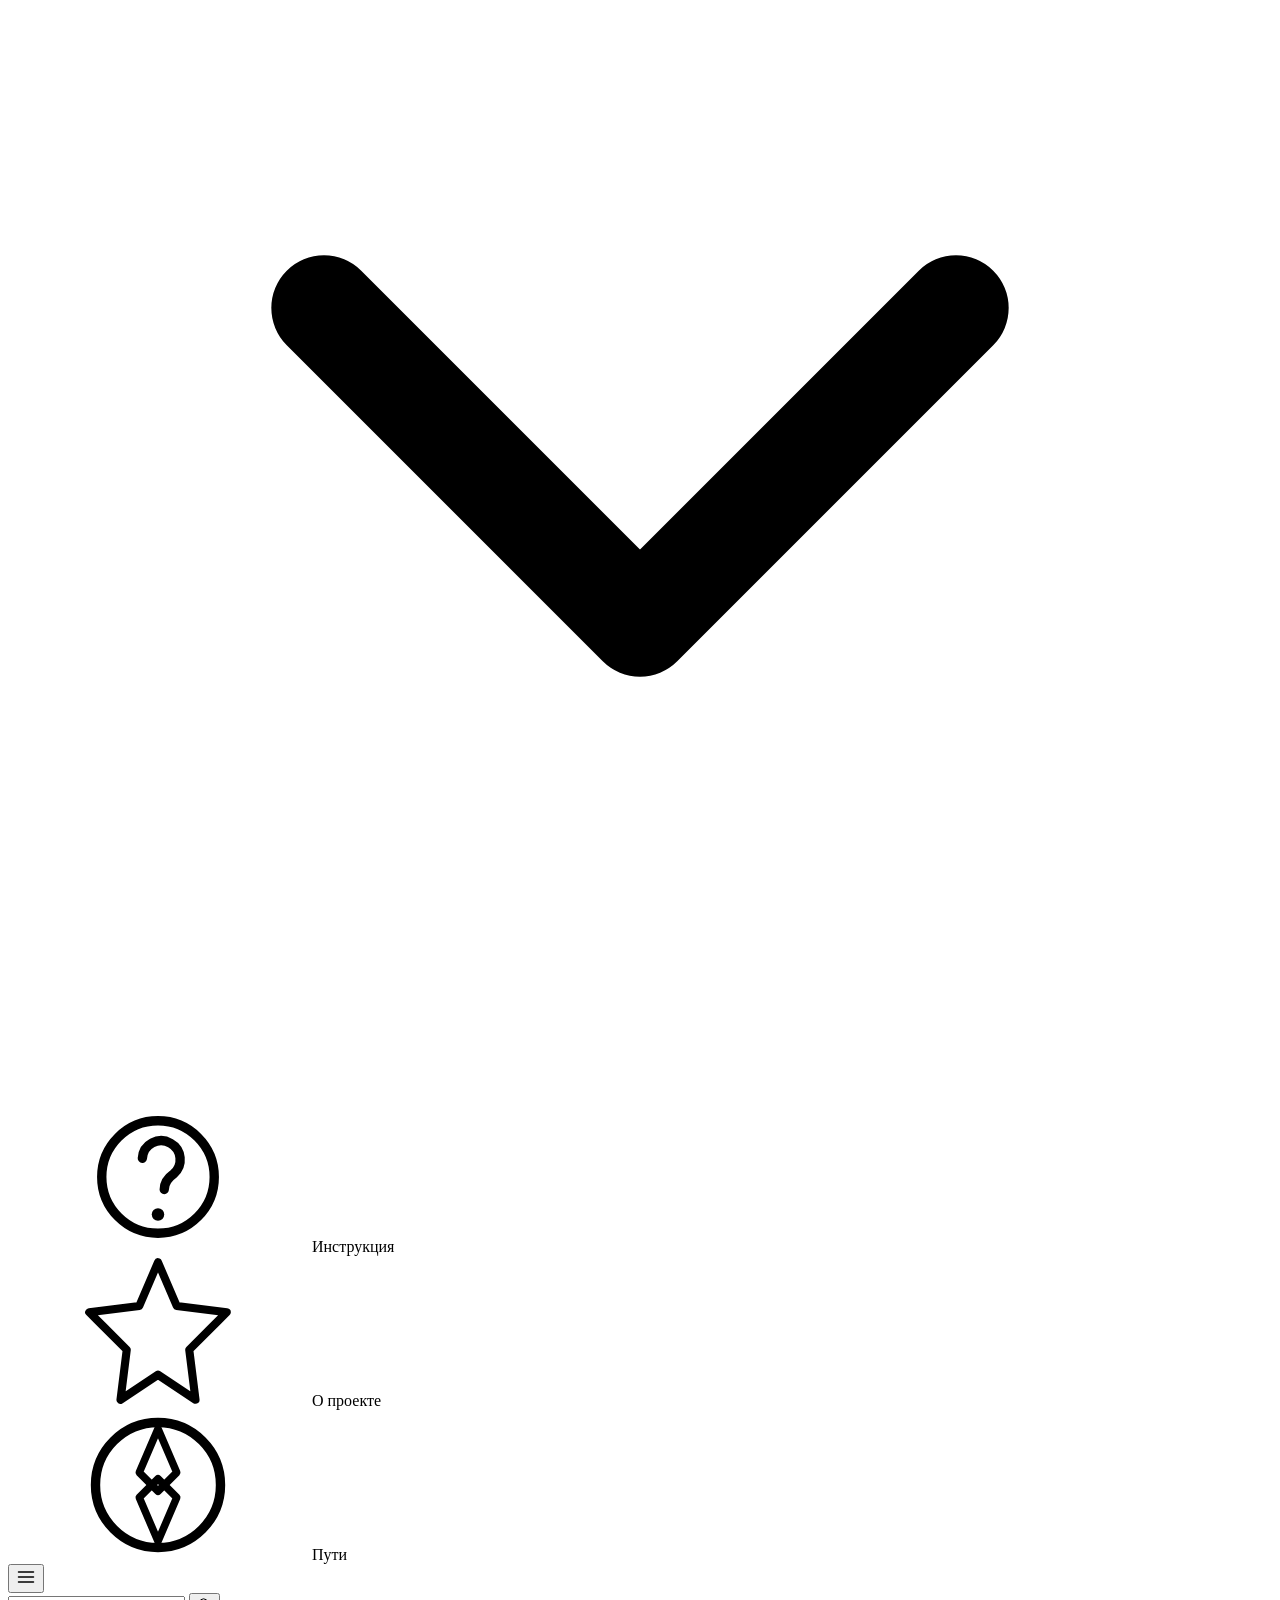
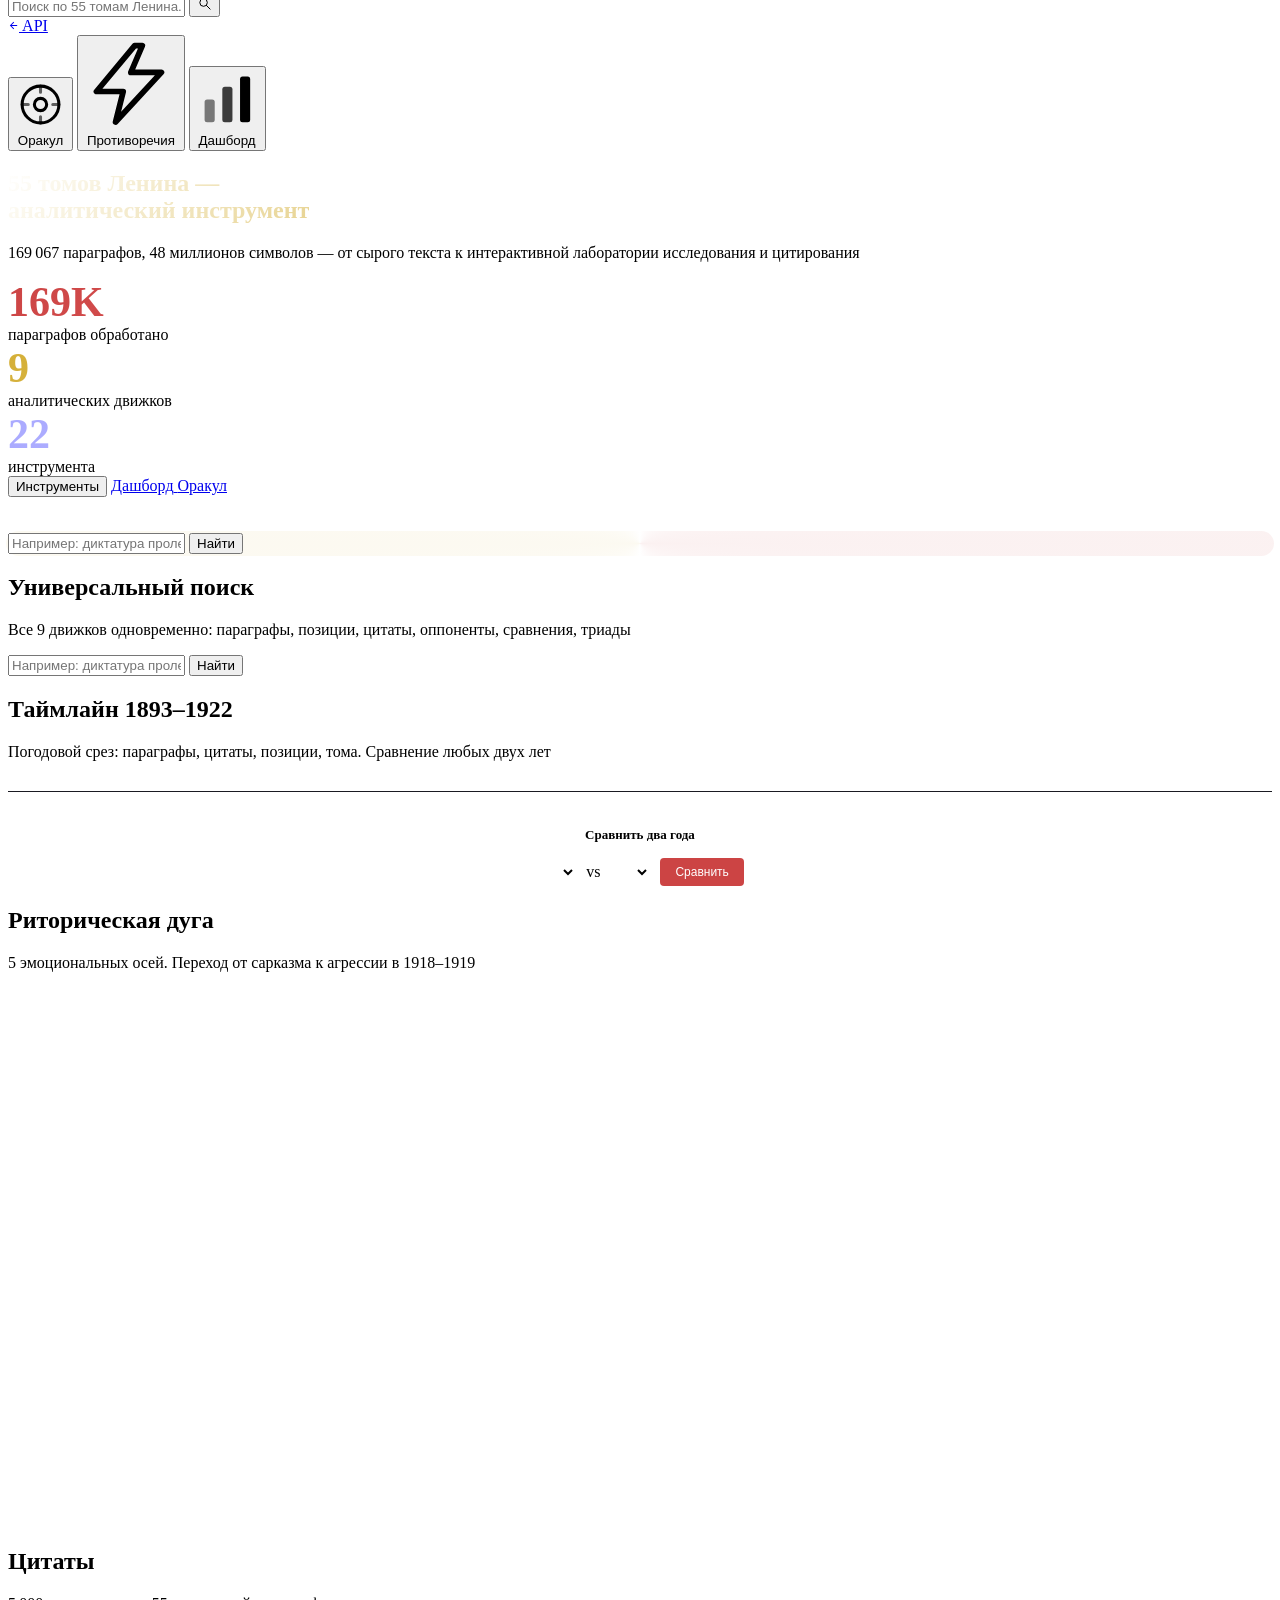
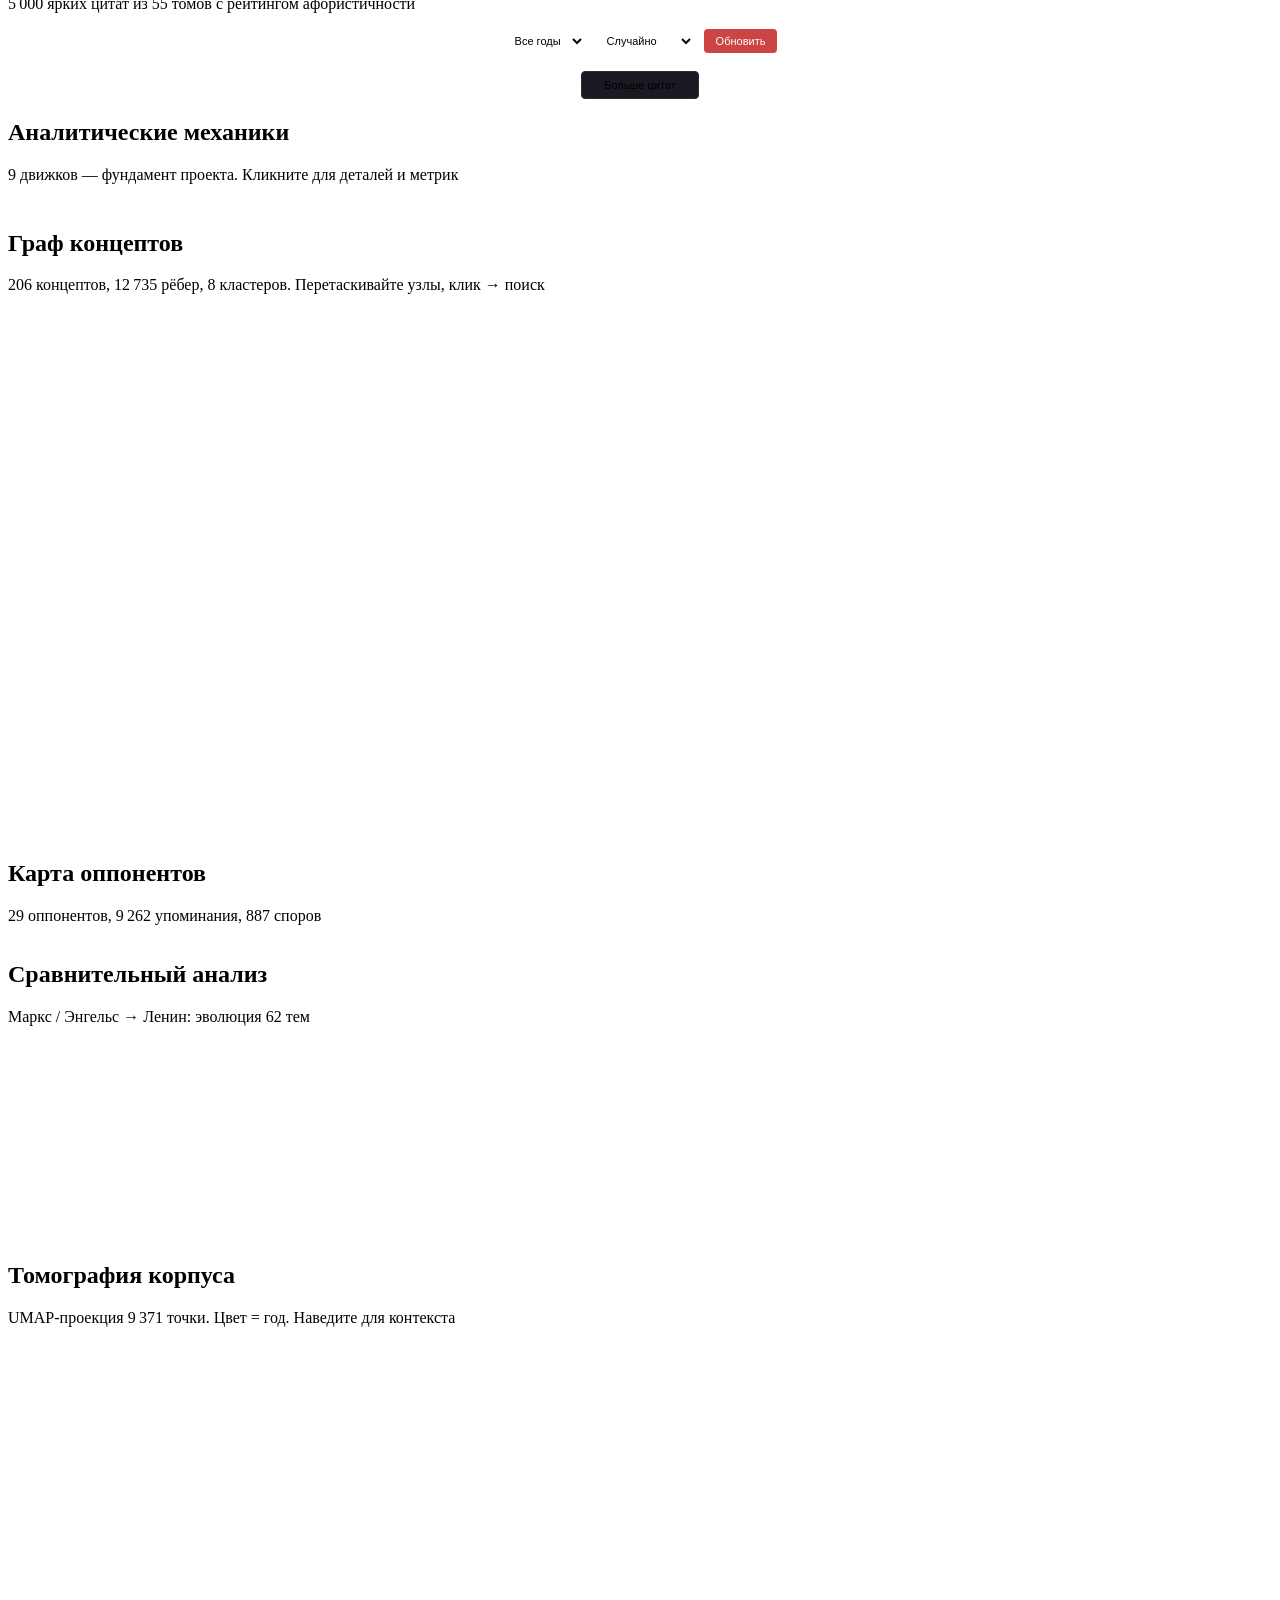
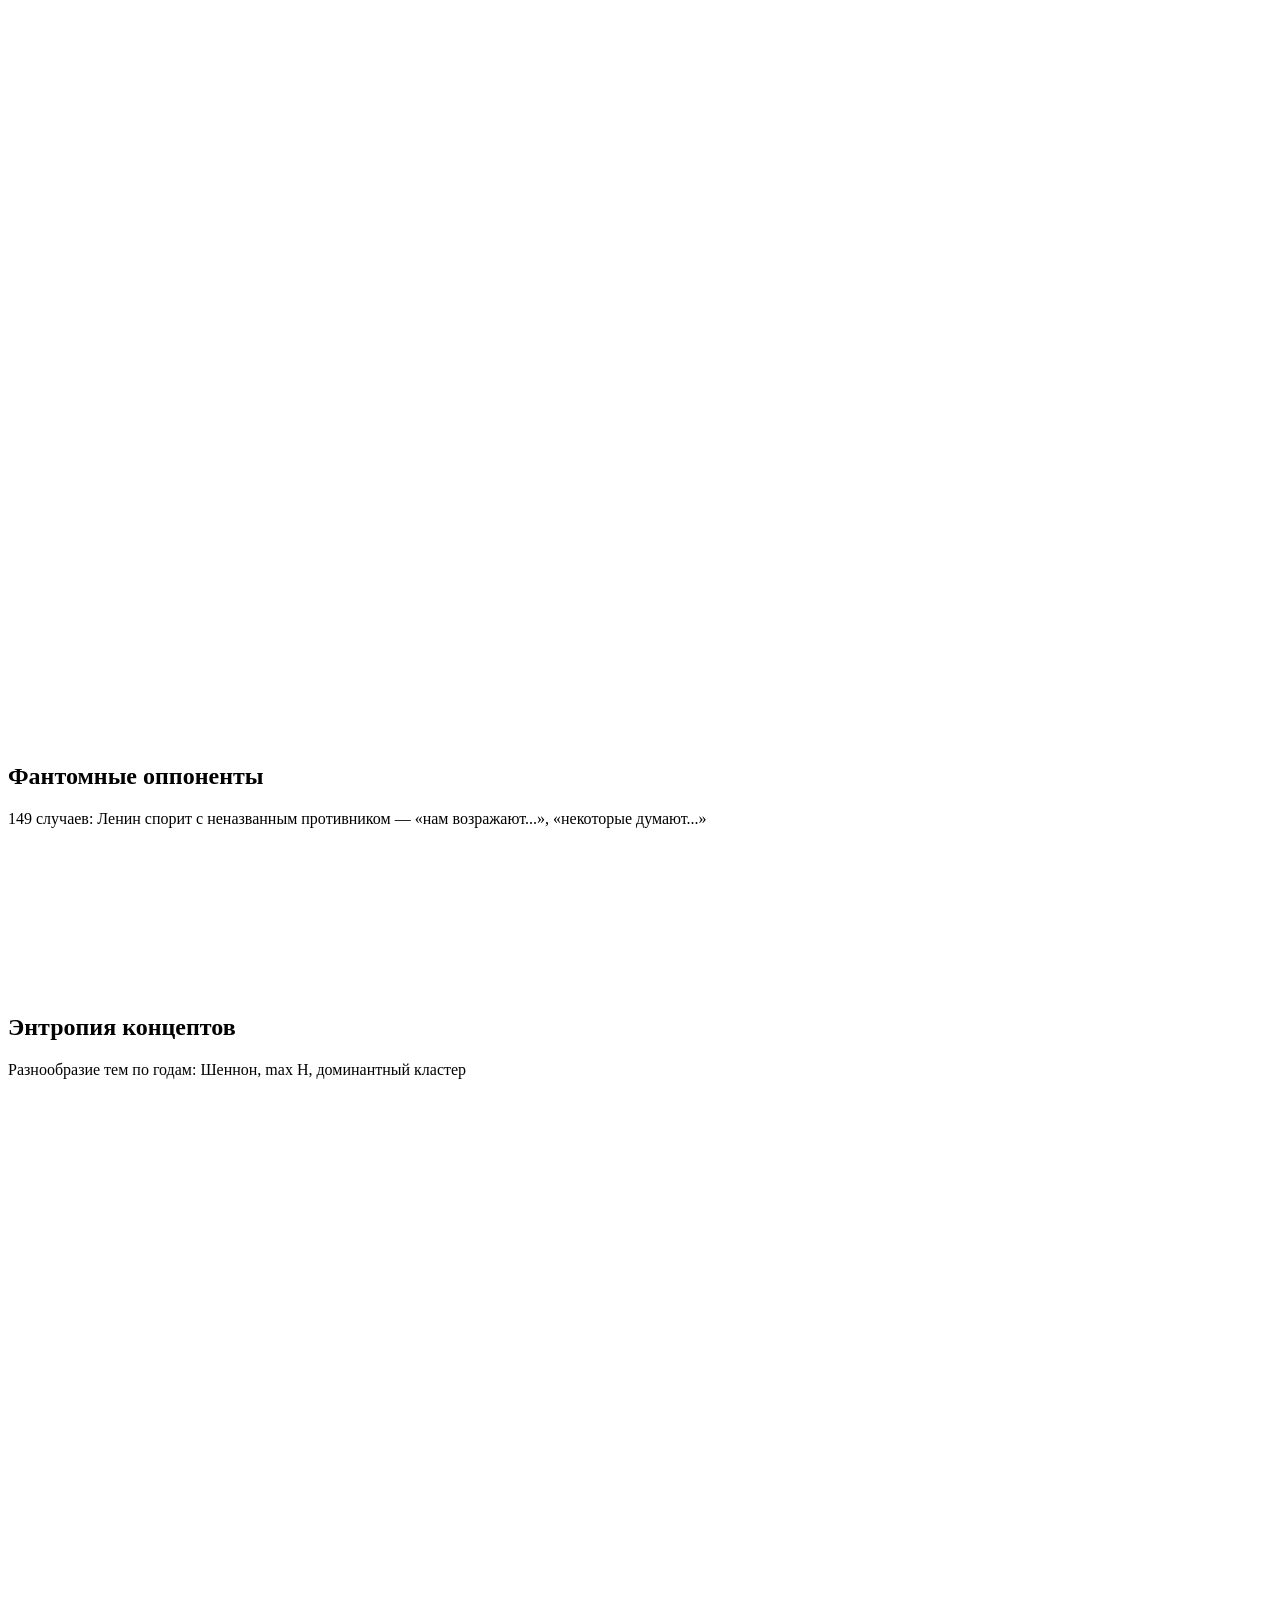
==== commit 41a8e350: "v2.45c — SEO-апгрейды боевого сайта: canonical/hreflang, CSP, schema.org JSON-LD (Book v5.8.3)" ====
--- a/index.html
+++ b/index.html
@@ -2,437 +2,58 @@
 <html lang="ru">
 <head>
 <meta charset="utf-8">
+  <link rel="canonical" href="https://lenin-book.v2.site/">
+  <link rel="alternate" hreflang="ru" href="https://lenin-book.v2.site/">
+  <link rel="alternate" hreflang="x-default" href="https://lenin-book.v2.site/">
 <meta name="viewport" content="width=device-width,initial-scale=1">
+<meta http-equiv="Content-Security-Policy" content="default-src 'self'; script-src 'self' 'unsafe-inline'; style-src 'self' 'unsafe-inline' https://fonts.googleapis.com; font-src 'self' https://fonts.gstatic.com; frame-src 'self'; frame-ancestors 'self'; img-src 'self' data: https:; connect-src 'self'; form-action 'self'; base-uri 'self'">
 <title>Ленин-Бук — аналитический корпус 55 томов</title>
+<script type="application/ld+json">
+{
+  "@context": "https://schema.org",
+  "@type": "Book",
+  "name": "Ленин. Архитектор распределённых систем",
+  "author": {"@type": "Person", "name": "Антон Коновалов"},
+  "description": "Исследование Ленина как создателя первой в мире распределённой системы управления. Анализ 55 томов через призму организационной теории.",
+  "datePublished": "2026-07-23",
+  "version": "5.8.3",
+  "inLanguage": "ru",
+  "numberOfPages": 5000,
+  "keywords": "Ленин, распределённые системы, политическая теория, анализ текстов, NLP",
+  "genre": "Научное исследование",
+  "image": "https://lenin-book.v2.site/images/cover.png",
+  "url": "https://lenin-book.v2.site/",
+  "sameAs": "https://lenin-book.v2.site/lenin_book_v5.8.3.pdf",
+  "publisher": {"@type": "Organization", "name": "V2Bot Platform"}
+}
+</script>
 <link rel="icon" type="image/svg+xml" href="/favicon.svg">
 <meta property="og:title" content="Ленин-Бук — аналитический корпус 55 томов">
 <meta property="og:description" content="169 067 параграфов, 48 млн символов, 9 движков анализа, 28 панелей. Весь Ленин в одном сайте.">
 <meta property="og:type" content="website">
 <meta property="og:url" content="https://lenin-book.v2.site/">
-<meta property="og:image" content="https://lenin-book.v2.site/favicon.svg">
-<meta property="og:image:width" content="512">
-<meta property="og:image:height" content="512">
-<meta name="twitter:card" content="summary">
-<meta name="twitter:title" content="Ленин-Бук — 55 томов в одном инструменте">
-<meta name="twitter:description" content="Поиск, таймлайн, риторика, граф концептов, оракул, цифровой двойник — весь Ленин.">
-<meta name="twitter:image" content="https://lenin-book.v2.site/favicon.svg">
+<meta property="og:image" content="https://lenin-book.v2.site/og-image.png">
+<meta property="og:image:width" content="1200">
+<meta property="og:image:height" content="630">
+<meta name="twitter:card" content="summary_large_image">
+<meta name="twitter:image" content="https://lenin-book.v2.site/og-image.png">
+
+
 <meta name="description" content="Аналитическая платформа по 55 томам Ленина: поиск, таймлайн, риторика, граф концептов, оракул, цифровой двойник и ещё 13 продуктов.">
 <script src="/i18n.js"></script>
-<style>
-	/* ═══ CSS CUSTOM PROPERTIES ═══ */
-	:root{
-	  --bg-deep:#08080a;--bg-body:#0a0a0f;--bg-surface:#0f0f16;--bg-card:#111118;--bg-raised:#14141c;--bg-input:#17171f;
-	  --border-dim:#191923;--border:#1e1e2a;--border-hover:#2a2a38;--border-accent:#c4440;
-	  --red:#c44;--red-bright:#d55;--red-glow:#e44;--red-bg:rgba(200,60,60,.08);--red-bg-hover:rgba(200,60,60,.15);
-	  --gold:#c9a030;--gold-dim:rgba(201,160,48,.12);--gold-glow:rgba(201,160,48,.25);
-	  --text-primary:#ddd;--text-body:#bbb;--text-secondary:#999;--text-muted:#666;--text-dim:#444;
-	  --font-display:'Playfair Display',serif;--font-body:'Inter',-apple-system,sans-serif;
-	  --shadow-sm:0 2px 8px rgba(0,0,0,.25);--shadow-md:0 6px 24px rgba(0,0,0,.35);--shadow-lg:0 12px 48px rgba(0,0,0,.5);
-	  --radius-sm:4px;--radius:6px;--radius-lg:10px;
-	  --ease-out:cubic-bezier(.4,0,.2,1);
-	}
-@import url('https://fonts.googleapis.com/css2?family=Playfair+Display:ital,wght@0,400;0,600;0,700;1,400&family=Inter:wght@400;500;600&display=swap');
-/* ============ RESET ============ */
-*{margin:0;padding:0;box-sizing:border-box}
-body{font-family:var(--font-body);color:var(--text-body);background:var(--bg-body);min-height:100vh;display:flex;overflow-x:hidden;position:relative}
-a{color:#d55;text-decoration:none;transition:color .2s}
-a:hover{color:#f66}
-::-webkit-scrollbar{width:4px}
-::-webkit-scrollbar-track{background:#0a0a10}
-::-webkit-scrollbar-thumb{background:#2a2a35;border-radius:2px}
-/* ============ ANIMATED ORBS ============ */
-.orb{position:fixed;border-radius:50%;pointer-events:none;z-index:0;filter:blur(80px);will-change:transform}
-.orb-1{width:700px;height:700px;background:radial-gradient(circle,rgba(200,40,40,.07),transparent 70%);top:-300px;right:-200px;animation:orbFloat1 12s ease-in-out infinite}
-.orb-2{width:500px;height:500px;background:radial-gradient(circle,rgba(180,130,50,.05),transparent 70%);bottom:-200px;left:-150px;animation:orbFloat2 15s ease-in-out infinite}
-.orb-3{width:400px;height:400px;background:radial-gradient(circle,rgba(200,60,60,.04),transparent 70%);top:40%;left:60%;animation:orbFloat3 18s ease-in-out infinite}
-@keyframes orbFloat1{0%,100%{transform:translate(0,0) scale(1)}33%{transform:translate(-60px,40px) scale(1.1)}66%{transform:translate(30px,-30px) scale(.9)}}
-@keyframes orbFloat2{0%,100%{transform:translate(0,0) scale(1)}33%{transform:translate(50px,-30px) scale(1.15)}66%{transform:translate(-40px,40px) scale(.85)}}
-@keyframes orbFloat3{0%,100%{transform:translate(0,0) scale(1);opacity:.6}50%{transform:translate(-80px,-60px) scale(1.2);opacity:1}}
-/* Noise texture overlay */
-
-/* ============ ACCESSIBILITY & POLISH (Phase 7) ============ */
-@media(prefers-reduced-motion:reduce){*,::before,::after{animation-duration:.01ms!important;animation-iteration-count:1!important;transition-duration:.01ms!important;scroll-behavior:auto!important}}
-:focus-visible{outline:2px solid #d55;outline-offset:2px;border-radius:2px}
-::selection{background:rgba(200,60,60,.35);color:#fff}
-html{scroll-behavior:smooth}
-/* ============ SKELETON LOADING ============ */
-@keyframes shimmer{0%{background-position:-400px 0}100%{background-position:400px 0}}
-.skeleton{background:linear-gradient(90deg,#14141c 25%,#1a1a28 50%,#14141c 75%);background-size:800px 100%;animation:shimmer 1.5s ease-in-out infinite;border-radius:4px;min-height:16px}
-.skeleton-text{height:12px;margin-bottom:8px;width:80%}
-.skeleton-title{height:18px;margin-bottom:12px;width:50%}
-.skeleton-card{height:120px;border-radius:8px}
-.skeleton-stat{height:80px;border-radius:8px;display:inline-block;width:30%;margin-right:2%}
-/* ============ SIDEBAR ICON ANIMATION ============ */
-.side-item .side-icon{transition:all .25s var(--ease-out)}
-.side-item:hover .side-icon{opacity:1;transform:scale(1.15);filter:drop-shadow(0 0 6px rgba(200,60,60,.4))}
-.side-item.active .side-icon{opacity:1;filter:drop-shadow(0 0 6px rgba(200,60,60,.3))}
-/* ============ MOBILE: DISABLE GLASSMORPHISM ============ */
-@media(max-width:768px){
-  .tilt-card{transform:none!important}
-}
-/* ============ CONTENT-VISIBILITY ============ */
-/* content-visibility removed — broke tab panel rendering */
-/* ============ ENHANCED FOOTER ============ */
-#site-footer{background:var(--bg-deep);border-top:1px solid var(--border);padding:32px 24px 20px;position:relative;z-index:1;margin-top:auto}
-#site-footer .footer-grid{display:grid;grid-template-columns:2fr 1fr 1fr 1fr;gap:24px;max-width:900px;margin:0 auto}
-#site-footer .footer-col h4{font-family:var(--font-display);font-size:13px;color:var(--text-primary);margin-bottom:10px;font-weight:600;letter-spacing:.3px}
-#site-footer .footer-col a,.footer-col span{display:block;font-size:11px;color:var(--text-muted);margin-bottom:4px;transition:color .2s;cursor:pointer;text-decoration:none}
-#site-footer .footer-col a:hover{color:#d55}
-#site-footer .footer-bottom{max-width:900px;margin:20px auto 0;padding-top:16px;border-top:1px solid var(--border-dim);display:flex;justify-content:space-between;align-items:center;flex-wrap:wrap;gap:8px;font-size:10px;color:var(--text-dim)}
-#site-footer .footer-orn{display:flex;gap:12px;align-items:center}
-#site-footer .footer-orn .fline{width:24px;height:1px;background:linear-gradient(90deg,transparent,rgba(200,60,60,.4))}
-#site-footer .footer-orn .fdot{width:4px;height:4px;background:#c44;border-radius:50%;box-shadow:0 0 6px rgba(200,60,60,.4)}
-@media(max-width:768px){
-  #site-footer .footer-grid{grid-template-columns:1fr 1fr;gap:16px}
-  #site-footer .footer-col h4{font-size:11px}
-}
-.noise-overlay{position:fixed;inset:0;pointer-events:none;z-index:0;opacity:.025;background-image:url("data:image/svg+xml,%3Csvg viewBox='0 0 256 256' xmlns='http://www.w3.org/2000/svg'%3E%3Cfilter id='n'%3E%3CfeTurbulence type='fractalNoise' baseFrequency='.85' numOctaves='4' stitchTiles='stitch'/%3E%3C/filter%3E%3Crect width='100%25' height='100%25' filter='url(%23n)'/%3E%3C/svg%3E")}
-/* ============ ANIMATED BORDER (runner) ============ */
-@keyframes borderRun{0%{background-position:0% 50%}50%{background-position:100% 50%}100%{background-position:0% 50%}}
-.glass-glow{position:relative}
-.glass-glow::before{content:'';position:absolute;inset:-1px;border-radius:inherit;background:linear-gradient(135deg,rgba(200,60,60,.15),rgba(201,160,48,.08),rgba(200,60,60,.15));background-size:200% 200%;animation:borderRun 4s ease infinite;z-index:-1;opacity:0;transition:opacity .4s}
-.glass-glow:hover::before{opacity:1}
-/* ============ PARTICLES CANVAS ============ */
-#particles-canvas{position:fixed;top:0;left:0;width:100%;height:100%;pointer-events:none;z-index:0;opacity:.3}
-/* ============ SVG ICONS ============ */
-.side-icon{width:16px;height:16px;flex-shrink:0;opacity:.65}
-.card-icon{width:28px;height:28px;margin-bottom:10px;opacity:.8;filter:drop-shadow(0 0 4px rgba(200,60,60,.3))}
-.stat-icon{width:20px;height:20px;opacity:.5}
-/* ============ SIDEBAR ============ */
-#sidebar{width:256px;min-width:256px;background:var(--bg-deep);border-right:1px solid var(--border-dim);height:100vh;position:sticky;top:0;display:flex;flex-direction:column;z-index:200;overflow-y:auto;box-shadow:2px 0 30px rgba(0,0,0,.4)}
-.side-logo{padding:22px 20px 18px;border-bottom:1px solid var(--border-dim);position:relative}
-.side-logo::after{content:'';position:absolute;bottom:0;left:20px;width:40px;height:2px;background:linear-gradient(90deg,#c44,transparent);box-shadow:0 0 10px rgba(200,60,60,.4)}
-.side-logo h1{font-family:var(--font-display);font-size:20px;color:var(--red-glow);margin-bottom:2px;letter-spacing:.8px;text-shadow:0 0 24px rgba(200,40,40,.35);font-weight:700}
-.side-logo .sub{font-size:10px;color:var(--text-dim);font-style:italic;letter-spacing:.3px}
-.lang-toggle{position:absolute;top:22px;right:16px;background:var(--bg-raised);border:1px solid var(--border-hover);border-radius:3px;color:var(--text-muted);font-size:10px;padding:2px 7px;cursor:pointer;transition:all .2s;font-weight:600;letter-spacing:.5px}
-.lang-toggle:hover{color:var(--text-primary);border-color:#c4460;background:#1a1a24}
-.side-group{padding:2px 0}
-.side-group-label{padding:14px 20px 6px;font-size:9px;text-transform:uppercase;letter-spacing:1.5px;color:var(--text-dim);font-weight:600;cursor:pointer;display:flex;justify-content:space-between;align-items:center;user-select:none;transition:color .2s}
-.side-group-label:hover{color:var(--text-secondary)}
-.side-group-label svg.arrow{width:8px;height:8px;transition:transform .25s;opacity:.4}
-.side-group.collapsed svg.arrow{transform:rotate(-90deg)}
-.side-group.collapsed .side-item{display:none}
-/* Fix scroll chaining: sidebar scrolls independently */
-#sidebar{overscroll-behavior:contain;scroll-behavior:smooth}
-.side-item{display:flex;align-items:center;gap:10px;padding:7px 20px;font-size:12.5px;color:var(--text-secondary);cursor:pointer;transition:all .18s;border-left:2px solid transparent;white-space:nowrap;position:relative}
-.side-item:hover{color:var(--text-primary);background:#14141c}
-.side-item.active{color:var(--text-primary);background:var(--red-bg);border-left-color:#d44;font-weight:500}
-.side-item .badge{font-size:8px;background:#c44;color:#fff;padding:1px 6px;border-radius:8px;margin-left:auto;font-weight:600}
-.side-item .badge-dl{font-size:7px;background:var(--red-glow);color:#fff;padding:1px 6px;border-radius:6px;margin-left:auto;font-weight:700;letter-spacing:.5px;text-transform:uppercase}
-.side-item-book{border-left:2px solid var(--red)!important}
-.side-item-book:hover{background:rgba(200,40,40,.08)!important}
-/* ============ MAIN LAYOUT ============ */
-#main{flex:1;min-width:0;display:flex;flex-direction:column;min-height:100vh}
-#header{background:var(--bg-body);border-bottom:1px solid var(--border);padding:10px 20px;display:flex;align-items:center;gap:12px;position:sticky;top:0;z-index:100}
-#header .menu-btn{display:none;background:none;border:none;color:var(--text-muted);font-size:20px;cursor:pointer;padding:6px;line-height:1}
-#global-search{flex:1;max-width:480px;position:relative}
-#global-search input{width:100%;padding:9px 34px 9px 13px;background:var(--bg-raised);border:1px solid var(--border-hover);border-radius:5px;color:var(--text-body);font-size:12.5px;font-family:inherit;outline:none;transition:border-color .2s}
-#global-search input:focus{border-color:#c44;box-shadow:0 0 0 2px rgba(200,60,60,.08)}
-#global-search button{position:absolute;right:3px;top:50%;transform:translateY(-50%);background:none;border:none;color:var(--text-muted);cursor:pointer;padding:5px 8px;transition:color .2s}
-#global-search button:hover{color:#c44}
-#header .quick-links{display:flex;gap:5px;margin-left:auto}
-#header .ql{font-size:10px;padding:5px 10px;background:var(--bg-raised);border:1px solid var(--border-hover);border-radius:4px;color:var(--text-secondary);cursor:pointer;white-space:nowrap;transition:all .18s;display:flex;align-items:center;gap:5px}
-#header .ql:hover{border-color:#c44;color:var(--text-body);background:#180c0c}
-#header .ql svg{width:11px;height:11px;opacity:.5}
-/* ============ CONTENT ============ */
-#content{flex:1}
-.tab-panel{display:none;animation:fadeSlide .25s ease}
-.tab-panel.active{display:block}
-@keyframes fadeSlide{from{opacity:0;transform:translateY(6px)}to{opacity:1;transform:translateY(0)}}
-@keyframes revealUp{from{opacity:0;transform:translateY(30px)}to{opacity:1;transform:translateY(0)}}
-@keyframes revealScale{from{opacity:0;transform:scale(.92)}to{opacity:1;transform:scale(1)}}
-.reveal{opacity:0}
-.reveal.revealed{animation:revealUp .6s var(--ease-out) forwards}
-.reveal-scale{opacity:0}
-.reveal-scale.revealed{animation:revealScale .5s var(--ease-out) forwards}
-.reveal-d1.revealed{animation-delay:.05s}
-.reveal-d2.revealed{animation-delay:.1s}
-.reveal-d3.revealed{animation-delay:.15s}
-.reveal-d4.revealed{animation-delay:.2s}
-.reveal-d5.revealed{animation-delay:.25s}
-.reveal-d6.revealed{animation-delay:.3s}
-/* ============ HERO ============ */
-.hero{max-width:800px;margin:0 auto;padding:56px 24px 40px;text-align:center;position:relative;z-index:1;overflow:hidden}
-#hero-canvas{position:absolute;top:0;left:0;width:100%;height:100%;z-index:-1;pointer-events:none;opacity:.6}
-.hero::before{content:'';position:absolute;top:50%;left:50%;transform:translate(-50%,-50%);width:400px;height:400px;background:radial-gradient(circle,rgba(200,50,50,.07),transparent 60%);pointer-events:none;animation:heroGlow 4s ease-in-out infinite}
-@keyframes heroGlow{0%,100%{opacity:.6;transform:translate(-50%,-50%) scale(1)}50%{opacity:1;transform:translate(-50%,-50%) scale(1.1)}}
-.hero-orn{display:flex;gap:16px;align-items:center;justify-content:center;margin-bottom:20px}
-.hero-orn .line{width:30px;height:1px;background:linear-gradient(90deg,transparent,rgba(220,80,80,.6))}
-.hero-orn .dot{width:5px;height:5px;background:#d44;border-radius:50%;box-shadow:0 0 8px rgba(220,60,60,.5)}
-.hero h2{font-family:var(--font-display);font-size:42px;font-weight:700;line-height:1.15;margin-bottom:14px;letter-spacing:-.3px;background:linear-gradient(135deg,var(--red) 0%,var(--red-glow) 40%,#f99 100%);-webkit-background-clip:text;-webkit-text-fill-color:transparent;text-shadow:none;filter:drop-shadow(0 0 40px rgba(200,40,40,.3))}
-.hero .hero-sub{font-size:14px;color:var(--text-muted);line-height:1.75;margin-bottom:34px;max-width:540px;margin-left:auto;margin-right:auto;letter-spacing:.2px}
-.hero-grid{display:grid;grid-template-columns:repeat(3,1fr);gap:10px;max-width:540px;margin:0 auto 30px}
-.hero-stat{background:linear-gradient(135deg,rgba(22,22,38,.5),rgba(12,12,20,.6));backdrop-filter:blur(10px);-webkit-backdrop-filter:blur(10px);border:1px solid rgba(255,255,255,.04);border-radius:10px;padding:18px 14px;transition:all .4s var(--ease-out);position:relative;overflow:hidden;box-shadow:inset 0 1px 0 rgba(255,255,255,.015),0 4px 20px rgba(0,0,0,.25)}
-.hero-stat::before{content:'';position:absolute;top:0;left:0;width:100%;height:1px;background:linear-gradient(90deg,transparent,rgba(200,60,60,.3),transparent);opacity:0;transition:opacity .3s}
-.hero-stat:hover::before{opacity:1}
-.hero-stat:hover{transform:translateY(-3px);box-shadow:0 12px 40px rgba(0,0,0,.5),0 0 30px rgba(200,60,60,.08);border-color:#c4430}
-.hero-stat .hs-num{font-size:32px;font-weight:700;color:var(--red-glow);font-family:var(--font-display);text-shadow:0 0 14px rgba(200,40,40,.4),0 0 2px rgba(200,60,60,.6);letter-spacing:-.5px}
-.hero-stat .hs-label{font-size:10px;color:var(--text-muted);margin-top:4px;text-transform:uppercase;letter-spacing:.8px}
-.hero-actions{display:flex;gap:10px;justify-content:center;flex-wrap:wrap}
-.hero-btn{display:inline-flex;align-items:center;gap:8px;padding:12px 26px;background:linear-gradient(135deg,var(--red),var(--red-bright));color:#fff;text-decoration:none;border-radius:6px;font-size:13px;font-weight:500;transition:all .25s;border:none;cursor:pointer;letter-spacing:.2px;box-shadow:0 4px 16px rgba(200,40,40,.2)}
-.hero-btn:hover{background:linear-gradient(135deg,#d55,#b44);transform:translateY(-2px);box-shadow:0 6px 24px rgba(200,40,40,.35)}
-.hero-btn-outline{background:transparent;color:var(--red);border:1px solid var(--border-accent);box-shadow:none}
-.hero-btn-outline:hover{background:rgba(200,60,60,.08);color:#e55;border-color:rgba(200,60,60,.6);box-shadow:0 0 20px rgba(200,40,40,.1)}
-.hero-section{margin-top:44px;max-width:700px;margin-left:auto;margin-right:auto}
-/* ============ INSIGHT BLOCKS (v3 homepage) ============ */
-.iblock{max-width:820px;margin:38px auto 0;padding:0 20px}
-.iblock h3{font-family:var(--font-display);font-size:18px;color:var(--text-primary);text-align:center;margin-bottom:4px;letter-spacing:.8px;font-weight:600}
-.iblock .iblock-sub{text-align:center;color:var(--text-muted);font-size:11px;margin-bottom:20px}
-.iblock .divider{width:40px;height:1px;background:linear-gradient(90deg,transparent,var(--border-accent),transparent);margin:0 auto 18px}
-/* ============ 3D TILT ============ */
-.tilt-card{transform-style:preserve-3d;perspective:800px;transition:transform .15s ease-out}
-.tilt-card:hover{transition:transform .05s ease-out}
-.tilt-card .tilt-inner{transform:translateZ(0);transition:transform .15s ease-out}
-/* Pathway cards */
-.path-grid{display:grid;grid-template-columns:repeat(3,1fr);gap:10px;margin-bottom:8px}
-.path-card{background:linear-gradient(145deg,var(--bg-card),var(--bg-deep));border:1px solid var(--border-dim);border-radius:8px;padding:16px;cursor:pointer;transition:all .3s var(--ease-out);position:relative;overflow:hidden;box-shadow:inset 0 1px 0 rgba(255,255,255,.012)}
-.path-card::after{content:'';position:absolute;inset:0;border-radius:8px;background:radial-gradient(500px circle at var(--mx,50%) var(--my,50%),rgba(200,60,60,.05),transparent 50%);opacity:0;transition:opacity .3s}
-.path-card:hover::after{opacity:1}
-.path-card:hover{border-color:#c4440;transform:translateY(-2px);box-shadow:0 6px 24px rgba(0,0,0,.4),0 0 16px rgba(200,60,60,.06)}
-.path-card .path-label{font-size:9px;color:#c44;text-transform:uppercase;letter-spacing:1px;margin-bottom:6px;font-weight:600}
-.path-card .path-title{font-size:13px;color:var(--text-primary);font-weight:600;margin-bottom:10px}
-.path-steps{display:flex;flex-direction:column;gap:4px}
-.path-step{display:flex;align-items:center;gap:6px;font-size:10px;color:var(--text-secondary)}
-.path-step .step-num{width:18px;height:18px;border-radius:50%;background:rgba(200,60,60,.12);border:1px solid rgba(200,60,60,.2);display:flex;align-items:center;justify-content:center;font-size:9px;color:#c44;flex-shrink:0}
-.path-step .step-arrow{color:#333;font-size:8px}
-.path-card:hover .path-step{color:var(--text-secondary)}
-/* Findings */
-.find-grid{display:grid;grid-template-columns:repeat(3,1fr);gap:10px;margin-bottom:8px}
-.find-card{background:linear-gradient(145deg,var(--bg-surface),var(--bg-deep));border:1px solid var(--border-dim);border-radius:8px;padding:18px;transition:all .3s var(--ease-out);position:relative;cursor:pointer;box-shadow:inset 0 1px 0 rgba(255,255,255,.01),var(--shadow-sm)}
-.find-card::before{content:'';position:absolute;top:0;left:0;width:100%;height:2px;background:linear-gradient(90deg,transparent,rgba(200,60,60,.2),transparent);opacity:.5}
-.find-card:hover{border-color:#2a2a35;box-shadow:0 4px 20px rgba(0,0,0,.3);transform:translateY(-1px)}
-.find-num{font-family:var(--font-display);font-size:28px;font-weight:700;color:var(--red-glow);margin-bottom:4px;text-shadow:0 0 16px rgba(200,40,40,.35),0 0 2px rgba(200,60,60,.5);letter-spacing:-.5px}
-.find-card:hover .find-num{text-shadow:0 0 20px rgba(200,40,40,.5)}
-.find-title{font-size:13px;color:#ccc;font-weight:600;margin-bottom:6px}
-.find-desc{font-size:11px;color:var(--text-muted);line-height:1.55;transition:color .2s}
-.find-card:hover .find-desc{color:#888}
-/* About-block (Что это) */
-.about-grid{display:grid;grid-template-columns:repeat(3,1fr);gap:10px;margin-bottom:8px}
-.about-card{background:linear-gradient(145deg,rgba(20,20,35,.5),rgba(10,10,20,.6));backdrop-filter:blur(12px);-webkit-backdrop-filter:blur(12px);border:1px solid rgba(255,255,255,.04);border-radius:8px;padding:20px;text-align:center;transition:all .4s var(--ease-out);position:relative;box-shadow:inset 0 1px 0 rgba(255,255,255,.015),0 8px 32px rgba(0,0,0,.2)}
-.about-card::after{content:'';position:absolute;inset:0;border-radius:8px;background:radial-gradient(400px circle at 50% 0%,rgba(200,60,60,.03),transparent 60%);opacity:0;transition:opacity .3s}
-.about-card:hover::after{opacity:1}
-.about-card:hover{border-color:#333;transform:translateY(-1px);box-shadow:0 4px 24px rgba(0,0,0,.3),0 0 12px rgba(200,60,60,.04)}
-.about-card .about-icon{width:32px;height:32px;margin:0 auto 10px;color:#c44;opacity:.7;transition:all .3s}
-.about-card:hover .about-icon{opacity:1;filter:drop-shadow(0 0 6px rgba(200,60,60,.3))}
-.about-card .about-title{font-size:13px;color:#ccc;font-weight:600;margin-bottom:6px}
-.about-card .about-desc{font-size:10.5px;color:var(--text-muted);line-height:1.6;transition:color .2s}
-.about-card:hover .about-desc{color:var(--text-secondary)}
-/* ============ PANEL WRAPPER ============ */
-.panel-wrap{max-width:880px;margin:0 auto;padding:32px 24px;position:relative}
-.panel-wrap h2{font-family:var(--font-display);font-size:22px;color:var(--text-primary);text-align:center;margin-bottom:6px;letter-spacing:.5px;font-weight:600}
-.panel-wrap .panel-desc{text-align:center;color:var(--text-muted);font-size:11.5px;margin-bottom:26px;letter-spacing:.2px}
-.panel-wrap .divider{width:48px;height:1px;background:linear-gradient(90deg,transparent,var(--border-accent),transparent);margin:0 auto 20px}
-/* ============ CARDS ============ */
-.cards-grid{display:grid;grid-template-columns:repeat(auto-fill,minmax(250px,1fr));gap:10px;margin-bottom:22px}
-.card{background:linear-gradient(135deg,rgba(20,20,36,.6),rgba(15,15,24,.5));backdrop-filter:blur(8px);-webkit-backdrop-filter:blur(8px);border:1px solid rgba(255,255,255,.03);border-radius:10px;padding:18px;transition:all .4s var(--ease-out);cursor:pointer;position:relative;overflow:hidden;box-shadow:inset 0 1px 0 rgba(255,255,255,.015),0 4px 16px rgba(0,0,0,.2)}
-.card::before{content:'';position:absolute;top:0;left:0;width:100%;height:1px;background:linear-gradient(90deg,transparent,rgba(200,60,60,.15),transparent);opacity:0;transition:opacity .3s}
-.card::after{content:'';position:absolute;inset:0;border-radius:10px;background:radial-gradient(600px circle at var(--mx,50%) var(--my,50%),rgba(200,60,60,.06),transparent 40%);opacity:0;transition:opacity .3s}
-.card:hover::before{opacity:1}
-.card:hover::after{opacity:1}
-.card:hover{border-color:#c4440;transform:translateY(-2px);box-shadow:0 8px 32px rgba(0,0,0,.4),0 0 20px rgba(200,60,60,.08)}
-.card .card-title{font-size:14px;font-weight:600;color:var(--text-primary);margin-bottom:6px;display:flex;align-items:center;gap:8px}
-.card .card-meta{font-size:11px;color:var(--text-muted);line-height:1.6}
-.card .card-action{font-size:10px;color:var(--red-bright);margin-top:9px;font-weight:500;display:flex;align-items:center;gap:4px;opacity:0;transform:translateX(-4px);transition:all .25s}
-.card:hover .card-action{opacity:1;transform:translateX(0)}
-/* ============ SEARCH ============ */
-.search-bar{display:flex;gap:8px;max-width:620px;margin:0 auto 14px}
-.search-bar input{flex:1;padding:11px 14px;background:var(--bg-raised);border:1px solid var(--border-hover);border-radius:5px;color:var(--text-body);font-size:13px;outline:none;font-family:inherit;transition:border-color .2s}
-.search-bar input:focus{border-color:#c44}
-.search-bar button{padding:11px 22px;background:var(--red);color:#fff;border:none;border-radius:5px;font-size:13px;cursor:pointer;font-weight:500;transition:all .2s;white-space:nowrap}
-.search-bar button:disabled{opacity:.4}
-.sr-block{margin-bottom:15px}
-.sr-label{font-size:10px;color:var(--text-muted);text-transform:uppercase;letter-spacing:.8px;margin-bottom:6px;font-weight:600}
-.sr-item{padding:10px 13px;background:var(--bg-raised);border:1px solid var(--border);border-radius:4px;margin-bottom:4px;font-size:12.5px;color:var(--text-secondary);line-height:1.55;transition:border-color .15s}
-.sr-item:hover{border-color:#333}
-.sr-item .year{font-size:9px;color:#c44;margin-right:6px;font-weight:600}
-.sr-item .score{font-size:8px;color:var(--text-muted);margin-left:4px}
-/* ============ YEAR PILLS ============ */
-.year-pills{display:flex;flex-wrap:wrap;gap:4px;justify-content:center;margin-bottom:18px}
-.year-pill{padding:5px 11px;background:var(--bg-raised);border:1px solid var(--border-hover);border-radius:4px;font-size:11px;color:var(--text-secondary);cursor:pointer;transition:all .18s}
-.year-pill:hover{border-color:#c4460;color:var(--text-body)}
-.year-pill.active{background:rgba(200,60,60,.1);border-color:#c44;color:#d44;font-weight:600}
-.year-pill.yr-historical{border-color:rgba(200,60,60,.35);position:relative}
-.year-pill.yr-historical::after{content:'';position:absolute;top:-3px;right:-3px;width:7px;height:7px;border-radius:50%;background:#c44;border:1px solid #111;box-shadow:0 0 4px rgba(200,60,60,.4)}
-.year-pill[data-year="1914"].yr-historical::after{background:var(--gold);box-shadow:0 0 6px var(--gold-glow)}
-.year-pill[data-year="1917"].yr-historical::after{background:#c41e1e;box-shadow:0 0 8px rgba(200,30,30,.6)}
-.year-pill[data-year="1921"].yr-historical::after{background:#4a8}
-/* ============ TIMELINE ============ */
-.tl-stats{display:grid;grid-template-columns:repeat(4,1fr);gap:8px;margin-bottom:14px}
-.tl-stat{background:var(--bg-card);border:1px solid var(--border);border-radius:6px;padding:14px;text-align:center;transition:all .2s}
-.tl-stat:hover{border-color:#333}
-.tl-num{font-size:20px;font-weight:700;color:#d44;font-family:var(--font-display)}
-.tl-label{font-size:9px;color:var(--text-muted);margin-top:3px;text-transform:uppercase;letter-spacing:.5px}
-.tl-chart{background:var(--bg-raised);border-radius:3px;height:5px;overflow:hidden;margin-bottom:10px}
-.tl-bar{height:100%;background:linear-gradient(90deg,#c44,#d88);border-radius:3px;transition:width .4s ease-out}
-.tl-quote{padding:10px 13px;background:var(--bg-raised);border-left:2px solid var(--red);margin-bottom:5px;font-size:12.5px;color:var(--text-secondary);font-style:italic;line-height:1.55}
-/* ============ RHETORIC ============ */
-.rhet-bars{display:flex;gap:22px;justify-content:center;margin:28px 0;flex-wrap:wrap}
-.bar-item{text-align:center}
-.bar-fill{width:28px;height:130px;background:var(--bg-surface);border-radius:3px;position:relative;margin:0 auto 7px;overflow:hidden}
-.bar-inner{position:absolute;bottom:0;width:100%;border-radius:3px 3px 0 0;transition:height .5s ease-out}
-/* ============ QUOTES ============ */
-.q-item{padding:15px 17px;background:var(--bg-card);border:1px solid var(--border);border-radius:6px;margin-bottom:7px;transition:border-color .2s}
-.q-item:hover{border-color:#333}
-.q-text{font-size:13.5px;color:var(--text-body);line-height:1.65;font-style:italic}
-.q-meta{margin-top:7px;font-size:10px;color:var(--text-muted);display:flex;align-items:center;gap:8px}
-.q-score{color:#c44;font-weight:600}
-/* ============ ENGINES ============ */
-.engine-card{background:var(--bg-card);border:1px solid var(--border);border-radius:8px;padding:18px;cursor:pointer;transition:all .22s;position:relative}
-.engine-card:hover{border-color:#c4430}
-.engine-card.expanded{border-color:#c44;background:#0f0f18}
-.e-id{font-size:9px;color:var(--text-muted);margin-bottom:5px;text-transform:uppercase;letter-spacing:.8px}
-.e-name{font-size:15px;font-weight:600;color:var(--text-primary);margin-bottom:5px}
-.e-metric{font-size:10px;color:var(--text-muted);margin-bottom:9px}
-.e-more{font-size:10px;color:var(--text-muted);padding-top:5px;border-top:1px solid #1a1a22}
-.e-detail-key{color:#c44;font-size:9px}
-/* ============ CONCEPT GRAPH ============ */
-.cl-tag{display:inline-block;padding:4px 12px;border-radius:14px;font-size:10px;margin:2px 3px;cursor:pointer;border:1px solid;transition:all .18s}
-.cl-tag:hover{opacity:.75}
-/* ============ OPPONENTS ============ */
-.opp-node{padding:15px 17px;background:var(--bg-card);border:1px solid var(--border);border-radius:6px;margin-bottom:6px;cursor:pointer;transition:all .2s}
-.opp-node:hover{border-color:#c4430;transform:translateX(2px)}
-.o-name{font-size:14px;font-weight:600;color:var(--text-primary)}
-.o-mentions{font-size:10px;color:var(--text-muted);margin-top:5px}
-.o-camp{font-size:9px;color:#c44;margin-top:3px;text-transform:uppercase;letter-spacing:.5px}
-.opp-detail{background:var(--bg-surface);border:1px solid var(--red);border-radius:8px;padding:18px;margin-top:10px;display:none;animation:fadeSlide .2s ease}
-.opp-detail.show{display:block}
-.od-name{font-size:19px;font-weight:700;color:#d44;margin-bottom:10px;font-family:var(--font-display)}
-.od-stats{font-size:12.5px;color:var(--text-secondary);line-height:1.9}
-/* ============ COMPARATIVE ============ */
-.comp-item{padding:13px 16px;background:var(--bg-card);border:1px solid var(--border);border-radius:5px;margin-bottom:5px;cursor:pointer;transition:all .2s}
-.comp-item:hover{border-color:#c4430}
-.comp-item.open .comp-body{display:block;padding-top:12px}
-.comp-topic{font-size:14px;font-weight:600;color:var(--text-primary)}
-.comp-body{display:none;font-size:12.5px;color:var(--text-secondary);line-height:1.6}
-.comp-col{margin-bottom:8px}
-/* ============ TOMOGRAPHY ============ */
-#tomo-container{position:relative;background:var(--bg-deep);border:1px solid var(--border-dim);border-radius:8px;overflow:hidden;margin-bottom:10px}
-#tomo-tooltip{position:absolute;pointer-events:none;background:rgba(10,10,15,.92);color:var(--text-body);padding:5px 10px;border-radius:3px;font-size:10px;opacity:0;transition:opacity .12s;border:1px solid #333}
-/* ============ IFRAME ============ */
-.product-iframe{width:100%;height:82vh;border:none;border-radius:6px;background:var(--bg-deep)}
-.product-iframe[data-src]{background:var(--bg-card);opacity:0;transition:opacity .3s var(--ease-out)}
-.product-iframe.loaded{opacity:1}
-/* ============ COMPARE ============ */
-.compare-grid{display:grid;grid-template-columns:1fr 1fr;gap:10px;margin-bottom:14px}
-.c-card{background:var(--bg-card);border:1px solid var(--border);border-radius:8px;padding:18px;transition:border-color .2s}
-.c-card:hover{border-color:#333}
-.c-card h5{color:#d44;font-size:15px;margin-bottom:12px;font-family:var(--font-display)}
-.c-stat{display:grid;grid-template-columns:repeat(3,1fr);gap:8px}
-.c-num{font-size:17px;font-weight:700;color:#d88}
-.c-label{font-size:9px;color:var(--text-muted)}
-/* ============ SPINNER ============ */
-.spinner{display:inline-block;width:15px;height:15px;border:2px solid #222;border-top-color:#c44;border-radius:50%;animation:spin .5s linear infinite}
-@keyframes spin{to{transform:rotate(360deg)}}
-/* ============ ENTROPY BARS ============ */
-#entropy-bars{display:flex;align-items:flex-end;gap:2px;height:140px;margin:10px 0}
-/* ============ GLOW PULSE ============ */
-@keyframes glowPulse{0%,100%{box-shadow:0 0 12px rgba(200,60,60,.05)}50%{box-shadow:0 0 24px rgba(200,60,60,.15)}}
-.glow-pulse{animation:glowPulse 3s ease-in-out infinite}
-@keyframes neonFlicker{0%,100%{opacity:1}92%{opacity:1}94%{opacity:.7}96%{opacity:1}}
-.neon-text{animation:neonFlicker 3.5s ease-in-out infinite}
-/* ============ SOCIAL SHARE BAR ============ */
-.share-bar{display:flex;gap:6px;justify-content:center;margin-top:8px;flex-wrap:wrap}
-.share-btn{display:inline-flex;align-items:center;gap:5px;padding:5px 10px;background:var(--bg-raised);border:1px solid var(--border);border-radius:4px;color:var(--text-muted);font-size:10px;cursor:pointer;transition:all .2s}
-.share-btn:hover{background:#1a1a24;border-color:#c4440;color:var(--text-body)}
-.share-btn.copied{background:#1a2a1a;border-color:#3a3;color:#4a4}
-.share-btn svg{width:11px;height:11px;opacity:.5}
-.social-proof{text-align:center;font-size:10px;color:#3a3a3a;margin-top:8px;display:flex;gap:20px;justify-content:center}
-.social-proof span{display:flex;align-items:center;gap:4px}
-/* ============ MOBILE ============ */
-@media(max-width:1024px){
-  #sidebar{width:220px;min-width:220px}
-  .hero h2{font-size:30px}
-  .cards-grid{grid-template-columns:repeat(2,1fr)}
-  .compare-grid{grid-template-columns:repeat(2,1fr)}
-}
-@media(max-width:768px){
-  .hero{padding:32px 16px 24px}
-  #main{margin-left:0}
-  #sidebar{position:fixed;left:-280px;top:0;transition:left .25s;z-index:300;box-shadow:2px 0 20px rgba(0,0,0,.5);width:280px;min-width:280px}
-  #sidebar.open{left:0}
-  #sidebar-overlay{display:none;position:fixed;top:0;left:0;width:100%;height:100%;background:rgba(0,0,0,.65);z-index:250}
-  #sidebar-overlay.show{display:block}
-  #header .menu-btn{display:block}
-  #header .quick-links{display:none}
-  #header{padding:8px 14px}
-  #content{padding:0}
-  .tl-stats{grid-template-columns:repeat(2,1fr)}
-  .rhet-bars{gap:14px}
-  .bar-fill{width:22px;height:90px}
-  .hero-grid{grid-template-columns:repeat(2,1fr);gap:12px}
-  .hero h2{font-size:26px}
-  .hero{padding:50px 20px 40px}
-  .hero .hero-sub{font-size:13px;max-width:100%}
-  .hero-actions{flex-direction:column;align-items:center;gap:10px}
-  .compare-grid{grid-template-columns:1fr}
-  .cards-grid{grid-template-columns:1fr}
-  .hero-section{margin-top:30px;padding:0 8px}
-  .panel-wrap{padding:24px 16px}
-  .product-card{min-width:100%}
-  .search-row{flex-direction:column;gap:8px}
-  #search-input{width:100%}
-  #search-btn{width:100%}
-  footer{padding:12px 14px !important;flex-direction:column !important;text-align:center;gap:8px !important;font-size:10px !important}
-  .oracle-layout,.shadow-layout{flex-direction:column}
-  input,select,textarea{max-width:100%;box-sizing:border-box}
-  .stat-grid{grid-template-columns:repeat(2,1fr);gap:10px}
-  table{display:block;overflow-x:auto;-webkit-overflow-scrolling:touch}
-  iframe{height:400px}
-}
-@media(max-width:480px){
-  .hero h2{font-size:22px}
-  .hero{padding:36px 14px 26px}
-  .hero .hero-sub{font-size:12px}
-  .hero-grid{grid-template-columns:1fr;gap:8px}
-  .hero-stat{padding:14px 10px}
-  .hs-num{font-size:24px}
-  .panel-wrap{padding:16px 10px}
-  .section-label{font-size:10px;margin-bottom:8px}
-  .subheading{font-size:16px}
-  .tl-stats{grid-template-columns:1fr}
-  .stat-grid{grid-template-columns:1fr}
-  .rhet-bars{gap:8px}
-  .bar-fill{width:18px;height:70px}
-  #global-search-input{font-size:12px;padding:8px 10px}
-  .cards-grid{grid-template-columns:1fr;gap:10px}
-  .compare-grid{grid-template-columns:1fr}
-  body{font-size:13px}
-  h3{font-size:16px}
-  iframe{height:350px}
-  .path-grid,.find-grid,.about-grid{grid-template-columns:1fr}
-  .iblock{padding:0 10px}
-  .iblock h3{font-size:16px}
-  .lang-toggle{top:14px;right:8px;font-size:9px;padding:2px 5px}
-  .hero-actions .btn{padding:8px 14px;font-size:12px}
-  .oracle-input-row{flex-direction:column;gap:6px}
-  .oracle-input-row input{width:100%}
-}
-/* ═══ REUSABLE UTILITY CLASSES (Phase 2) ═══ */
-.c-muted{color:#ccc}.c-dim{color:var(--text-muted)}.c-accent{color:#c44}.c-gold{color:#d4af37}
-.c-666{color:var(--text-muted)}.c-888{color:#888}.c-aaa{color:var(--text-secondary)}
-.section-label{color:#888;font-size:12px;margin-bottom:14px;text-transform:uppercase;letter-spacing:1px}
-.subheading{font-family:var(--font-display);font-size:18px;color:#d88;margin-bottom:12px}
-.padded-full{max-width:100%;padding:16px}
-.desc-text{color:var(--text-secondary);font-size:13px;margin-bottom:12px;letter-spacing:.3px}
-.body-text{color:var(--text-secondary);font-size:13px;line-height:1.8;margin-bottom:20px}
-.empty-state{color:var(--text-muted);text-align:center;padding:20px}
-.fs-xs{font-size:10px;color:var(--text-muted)}
-.tc{text-align:center;color:var(--text-muted)}
-.hidden-c{display:none}
-.w-full{width:100%;height:auto}
-.mx-auto{max-width:700px;margin:0 auto}
-.fs-11{font-size:11px;color:var(--text-muted)}.fs-12{font-size:12px;color:var(--text-muted)}
-.fs-13{font-size:13px;color:var(--text-secondary)}.fs-14{font-size:14px;color:#ccc}
-</style>
+<link rel="preload" href="style.css?v=2.70" as="style">
+<link rel="preload" href="script.js?v=2.49" as="script">
+<link rel="stylesheet" href="style.css?v=2.70">
 <meta http-equiv="Cache-Control" content="public, max-age=3600">
-<meta http-equiv="Expires" content="Fri, 31 Jul 2026 10:41:08 GMT">
+<meta http-equiv="Expires" content="Thu, 06 Aug 2026 12:36:35 GMT">
+<link rel="sitemap" type="application/xml" href="/sitemap.xml">
 </head>
 <body>
 <div class="noise-overlay"></div>
 <div class="orb orb-1"></div>
 <div class="orb orb-2"></div>
 <div class="orb orb-3"></div>
-<a href="#main" class="skip-link" style="position:absolute;top:-100px;left:8px;background:#c44;color:#fff;padding:4px 12px;z-index:9999;border-radius:0 0 4px 4px;font-size:12px;transition:top .2s" onfocus="this.style.top='0'">К содержанию</a>
+<a href="#main-content" class="skip-link" style="position:absolute;top:-100px;left:8px;background:#c44;color:#fff;padding:4px 12px;z-index:9999;border-radius:0 0 4px 4px;font-size:12px;transition:top .2s" onfocus="this.style.top='0'">К содержанию</a>
 <svg class="hidden-c" xmlns="http://www.w3.org/2000/svg">
   <symbol id="ico-home" viewBox="0 0 24 24"><path d="M3 12l2-2m0 0l7-7 7 7M5 10v10a1 1 0 001 1h3m10-11l2 2m-2-2v10a1 1 0 01-1 1h-3m-4 0a1 1 0 01-1-1v-4a1 1 0 011-1h2a1 1 0 011 1v4a1 1 0 01-1 1m-5 0h4" stroke="currentColor" fill="none" stroke-width="1.6" stroke-linecap="round" stroke-linejoin="round"/></symbol>
   <symbol id="ico-chart" viewBox="0 0 24 24"><rect x="3" y="12" width="4" height="9" rx="1" fill="currentColor" opacity=".5"/><rect x="10" y="7" width="4" height="14" rx="1" fill="currentColor" opacity=".75"/><rect x="17" y="3" width="4" height="18" rx="1" fill="currentColor"/></symbol>
@@ -474,50 +95,51 @@
     <button class="lang-toggle" id="lang-toggle-btn" onclick="I18N.switchLang()" data-i18n="lang-toggle" aria-label="Переключить язык">EN</button>
   </div>
   <div class="side-group" role="group" aria-label="Обзор" data-group="overview">
-    <div class="side-group-label" onclick="toggleGroup(this)" aria-expanded="true" role="button" tabindex="0"><span data-i18n="group-overview">ОБЗОР</span> <svg class="arrow" viewBox="0 0 24 24"><use href="#ico-arrow"/></svg></div>
-    <div class="side-item active" data-tab="0" onclick="switchTab(0)" aria-current="page"><svg class="side-icon"><use href="#ico-home"/></svg> <span data-i18n="nav-home">Главная</span></div>
-    <div class="side-item" data-tab="18" onclick="switchTab(18)"><svg class="side-icon"><use href="#ico-chart"/></svg> <span data-i18n="nav-dashboard">Дашборд</span></div>
+    <div class="side-group-label" aria-expanded="true" role="button" tabindex="0"><span data-i18n="group-overview">ОБЗОР</span> <svg class="arrow" viewBox="0 0 24 24"><use href="#ico-arrow"/></svg></div>
+    <div class="side-item active" data-tab="0" aria-current="page"><svg class="side-icon"><use href="#ico-home"/></svg> <span data-i18n="nav-home">Главная</span></div>
+    <div class="side-item" data-tab="18"><svg class="side-icon"><use href="#ico-chart"/></svg> <span data-i18n="nav-dashboard">Дашборд</span></div>
   </div>
   <div class="side-group collapsed" role="group" aria-label="Аналитика" data-group="analytics">
-    <div class="side-group-label" onclick="toggleGroup(this)" aria-expanded="false" role="button" tabindex="0"><span data-i18n="group-analytics">АНАЛИТИКА</span> <svg class="arrow" viewBox="0 0 24 24"><use href="#ico-arrow"/></svg></div>
-    <div class="side-item" data-tab="1" onclick="switchTab(1)"><svg class="side-icon"><use href="#ico-search"/></svg> <span data-i18n="nav-search">Поиск</span></div>
-    <div class="side-item" data-tab="2" onclick="switchTab(2)"><svg class="side-icon"><use href="#ico-calendar"/></svg> <span data-i18n="nav-timeline">Таймлайн</span></div>
-    <div class="side-item" data-tab="6" onclick="switchTab(6)"><svg class="side-icon"><use href="#ico-graph"/></svg> <span data-i18n="nav-concepts">Граф концептов</span></div>
-    <div class="side-item" data-tab="3" onclick="switchTab(3)"><svg class="side-icon"><use href="#ico-rhetoric"/></svg> <span data-i18n="nav-rhetoric">Риторическая дуга</span></div>
-    <div class="side-item" data-tab="7" onclick="switchTab(7)"><svg class="side-icon"><use href="#ico-people"/></svg> <span data-i18n="nav-opponents">Оппоненты</span></div>
-    <div class="side-item" data-tab="8" onclick="switchTab(8)"><svg class="side-icon"><use href="#ico-balance"/></svg> <span data-i18n="nav-comparative">Сравн. анализ</span></div>
-    <div class="side-item" data-tab="9" onclick="switchTab(9)"><svg class="side-icon"><use href="#ico-telescope"/></svg> <span data-i18n="nav-tomography">Томография</span></div>
-    <div class="side-item" data-tab="10" onclick="switchTab(10)"><svg class="side-icon"><use href="#ico-ghost"/></svg> <span data-i18n="nav-phantoms">Фантомы</span></div>
-    <div class="side-item" data-tab="11" onclick="switchTab(11)"><svg class="side-icon"><use href="#ico-chart-down"/></svg> <span data-i18n="nav-entropy">Энтропия</span></div>
+    <div class="side-group-label" aria-expanded="false" role="button" tabindex="0"><span data-i18n="group-analytics">АНАЛИТИКА</span> <svg class="arrow" viewBox="0 0 24 24"><use href="#ico-arrow"/></svg></div>
+    <div class="side-item" data-tab="1"><svg class="side-icon"><use href="#ico-search"/></svg> <span data-i18n="nav-search">Поиск</span></div>
+    <div class="side-item" data-tab="2"><svg class="side-icon"><use href="#ico-calendar"/></svg> <span data-i18n="nav-timeline">Таймлайн</span></div>
+    <div class="side-item" data-tab="6"><svg class="side-icon"><use href="#ico-graph"/></svg> <span data-i18n="nav-concepts">Граф концептов</span></div>
+    <div class="side-item" data-tab="3"><svg class="side-icon"><use href="#ico-rhetoric"/></svg> <span data-i18n="nav-rhetoric">Риторическая дуга</span></div>
+    <div class="side-item" data-tab="7"><svg class="side-icon"><use href="#ico-people"/></svg> <span data-i18n="nav-opponents">Оппоненты</span></div>
+    <div class="side-item" data-tab="8"><svg class="side-icon"><use href="#ico-balance"/></svg> <span data-i18n="nav-comparative">Сравн. анализ</span></div>
+    <div class="side-item" data-tab="9"><svg class="side-icon"><use href="#ico-telescope"/></svg> <span data-i18n="nav-tomography">Томография</span></div>
+    <div class="side-item" data-tab="10"><svg class="side-icon"><use href="#ico-ghost"/></svg> <span data-i18n="nav-phantoms">Фантомы</span></div>
+    <div class="side-item" data-tab="11"><svg class="side-icon"><use href="#ico-chart-down"/></svg> <span data-i18n="nav-entropy">Энтропия</span></div>
   </div>
   <div class="side-group collapsed" role="group" aria-label="Продукты" data-group="products">
-    <div class="side-group-label" onclick="toggleGroup(this)" aria-expanded="false" role="button" tabindex="0"><span>ПРОДУКТЫ (13)</span> <svg class="arrow" viewBox="0 0 24 24"><use href="#ico-arrow"/></svg></div>
-    <div class="side-item" data-tab="12" onclick="switchTab(12)"><svg class="side-icon"><use href="#ico-oracle"/></svg> <span data-i18n="nav-oracle">Оракул</span></div>
-    <div class="side-item" data-tab="13" onclick="switchTab(13)"><svg class="side-icon"><use href="#ico-document"/></svg> <span data-i18n="nav-papers">White Paper</span></div>
-    <div class="side-item" data-tab="14" onclick="switchTab(14)"><svg class="side-icon"><use href="#ico-lightning"/></svg> <span data-i18n="nav-contradictions">Противоречия</span></div>
-    <div class="side-item" data-tab="15" onclick="switchTab(15)"><svg class="side-icon"><use href="#ico-eye"/></svg> <span data-i18n="nav-shadow">Тени</span></div>
-    <div class="side-item" data-tab="17" onclick="switchTab(17)"><svg class="side-icon"><use href="#ico-thought"/></svg> <span data-i18n="nav-twin">Двойник</span></div>
-    <div class="side-item" data-tab="21" onclick="switchTab(21)"><svg class="side-icon"><use href="#ico-pen"/></svg> <span data-i18n="nav-style">Стиль</span></div>
-    <div class="side-item" data-tab="26" onclick="switchTab(26)"><svg class="side-icon"><use href="#ico-sparkle"/></svg> <span>GenArt</span></div>
-    <div class="side-item" data-tab="16" onclick="switchTab(16)"><svg class="side-icon"><use href="#ico-dna"/></svg> <span data-i18n="nav-passport">Паспорт ДНК</span></div>
-    <div class="side-item" data-tab="19" onclick="switchTab(19)"><svg class="side-icon"><use href="#ico-balance"/></svg> <span data-i18n="nav-comparator">Сравнения</span></div>
-    <div class="side-item" data-tab="20" onclick="switchTab(20)"><svg class="side-icon"><use href="#ico-book"/></svg> <span data-i18n="nav-obsidian">Obsidian</span></div>
-    <div class="side-item" data-tab="27" onclick="switchTab(27)"><svg class="side-icon"><use href="#ico-graph"/></svg> <span>Граф знаний</span></div>
-    <div class="side-item side-item-book" data-tab="25" onclick="switchTab(25)"><svg class="side-icon"><use href="#ico-book"/></svg> <span data-i18n="nav-book">Книга</span> <span class="badge-dl">PDF</span></div>
+    <div class="side-group-label" aria-expanded="false" role="button" tabindex="0"><span>ПРОДУКТЫ (13)</span> <svg class="arrow" viewBox="0 0 24 24"><use href="#ico-arrow"/></svg></div>
+    <div class="side-item" data-tab="12"><svg class="side-icon"><use href="#ico-oracle"/></svg> <span data-i18n="nav-oracle">Оракул</span></div>
+    <div class="side-item" data-tab="13"><svg class="side-icon"><use href="#ico-document"/></svg> <span data-i18n="nav-papers">White Paper</span></div>
+    <div class="side-item" data-tab="14"><svg class="side-icon"><use href="#ico-lightning"/></svg> <span data-i18n="nav-contradictions">Противоречия</span></div>
+    <div class="side-item" data-tab="15"><svg class="side-icon"><use href="#ico-eye"/></svg> <span data-i18n="nav-shadow">Тени</span></div>
+    <div class="side-item" data-tab="17"><svg class="side-icon"><use href="#ico-thought"/></svg> <span data-i18n="nav-twin">Двойник</span></div>
+    <div class="side-item" data-tab="21"><svg class="side-icon"><use href="#ico-pen"/></svg> <span data-i18n="nav-style">Стиль</span></div>
+    <div class="side-item" data-tab="26"><svg class="side-icon"><use href="#ico-sparkle"/></svg> <span>GenArt</span></div>
+    <div class="side-item" data-tab="16"><svg class="side-icon"><use href="#ico-dna"/></svg> <span data-i18n="nav-passport">Паспорт ДНК</span></div>
+    <div class="side-item" data-tab="19"><svg class="side-icon"><use href="#ico-balance"/></svg> <span data-i18n="nav-comparator">Сравнения</span></div>
+    <div class="side-item" data-tab="20"><svg class="side-icon"><use href="#ico-book"/></svg> <span data-i18n="nav-obsidian">Obsidian</span></div>
+    <div class="side-item" data-tab="27"><svg class="side-icon"><use href="#ico-graph"/></svg> <span>Граф знаний</span></div>
+    <div class="side-item side-item-book" data-tab="25"><svg class="side-icon"><use href="#ico-book"/></svg> <span data-i18n="nav-book">Книга</span> <span class="badge-dl">PDF</span></div>
   </div>
   <div class="side-group collapsed" role="group" aria-label="Инструменты" data-group="tools">
-    <div class="side-group-label" onclick="toggleGroup(this)" aria-expanded="false" role="button" tabindex="0"><span>ИНСТРУМЕНТЫ</span> <svg class="arrow" viewBox="0 0 24 24"><use href="#ico-arrow"/></svg></div>
-    <div class="side-item" data-tab="4" onclick="switchTab(4)"><svg class="side-icon"><use href="#ico-quote"/></svg> <span data-i18n="nav-quotes">Цитаты</span></div>
-    <div class="side-item" data-tab="5" onclick="switchTab(5)"><svg class="side-icon"><use href="#ico-gear"/></svg> <span data-i18n="nav-engines">Механики</span></div>
+    <div class="side-group-label" aria-expanded="false" role="button" tabindex="0"><span>ИНСТРУМЕНТЫ</span> <svg class="arrow" viewBox="0 0 24 24"><use href="#ico-arrow"/></svg></div>
+    <div class="side-item" data-tab="4"><svg class="side-icon"><use href="#ico-quote"/></svg> <span data-i18n="nav-quotes">Цитаты</span></div>
+    <div class="side-item" data-tab="5"><svg class="side-icon"><use href="#ico-gear"/></svg> <span data-i18n="nav-engines">Механики</span></div>
   </div>
   <div class="side-group collapsed" role="group" aria-label="Справка" data-group="info">
-    <div class="side-group-label" onclick="toggleGroup(this)" aria-expanded="false" role="button" tabindex="0"><span>СПРАВКА</span> <svg class="arrow" viewBox="0 0 24 24"><use href="#ico-arrow"/></svg></div>
-    <div class="side-item" data-tab="22" onclick="switchTab(22)"><svg class="side-icon"><use href="#ico-help"/></svg> <span data-i18n="nav-instructions">Инструкция</span></div>
-    <div class="side-item" data-tab="23" onclick="switchTab(23)"><svg class="side-icon"><use href="#ico-star"/></svg> О проекте</div>
-    <div class="side-item" data-tab="24" onclick="switchTab(24)"><svg class="side-icon"><use href="#ico-compass"/></svg> Пути</div>
+    <div class="side-group-label" aria-expanded="false" role="button" tabindex="0"><span>СПРАВКА</span> <svg class="arrow" viewBox="0 0 24 24"><use href="#ico-arrow"/></svg></div>
+    <div class="side-item" data-tab="22"><svg class="side-icon"><use href="#ico-help"/></svg> <span data-i18n="nav-instructions">Инструкция</span></div>
+    <div class="side-item" data-tab="23"><svg class="side-icon"><use href="#ico-star"/></svg> О проекте</div>
+    <div class="side-item" data-tab="24"><svg class="side-icon"><use href="#ico-compass"/></svg> Пути</div>
   </div>
 </nav>
-<div id="main" role="main">
+<!-- second skip-link removed (duplicate) -->
+<main id="main-content" role="main">
   <header id="header">
     <button class="menu-btn" onclick="toggleSidebar()" aria-label="Открыть меню"><svg width="20" height="20" viewBox="0 0 24 24"><use href="#ico-menu"/></svg></button>
     <div id="global-search">
@@ -526,119 +148,78 @@
     </div>
     <div class="quick-links"><a href="/pricing" class="ql" title="API &amp; тарифы"><svg viewBox="0 0 24 24" width="11" height="11"><path d="M20 11H7.83l5.59-5.59L12 4l-8 8 8 8 1.41-1.41L7.83 13H20v-2z" fill="currentColor"/></svg> API</a>
     </div><div class="quick-links">
-      <button class="ql" onclick="switchTab(12)"><svg viewBox="0 0 24 24"><use href="#ico-oracle"/></svg> Оракул</button>
-      <button class="ql" onclick="switchTab(14)"><svg viewBox="0 0 24 24"><use href="#ico-lightning"/></svg> Противоречия</button>
-      <button class="ql" onclick="switchTab(18)"><svg viewBox="0 0 24 24"><use href="#ico-chart"/></svg> Дашборд</button>
+      <button class="ql"><svg viewBox="0 0 24 24"><use href="#ico-oracle"/></svg> Оракул</button>
+      <button class="ql"><svg viewBox="0 0 24 24"><use href="#ico-lightning"/></svg> Противоречия</button>
+      <button class="ql"><svg viewBox="0 0 24 24"><use href="#ico-chart"/></svg> Дашборд</button>
     </div>
   </header>
   <div id="content">
 <section class="tab-panel active" id="panel-0">
   <div class="hero">
-  <canvas id="hero-canvas" aria-hidden="true"></canvas>
-    <div class="hero-orn">
+    <!-- Sparkles container -->
+    <div class="hero-sparkles" style="position:absolute;inset:0;pointer-events:none;overflow:hidden;z-index:0">
+      <div class="hs h1" style="position:absolute;width:3px;height:3px;background:#d4af37;border-radius:50%;top:8%;left:12%;animation:sparkleFloat 6s ease-in-out infinite"></div>
+      <div class="hs h2" style="position:absolute;width:2px;height:2px;background:#c44;border-radius:50%;top:15%;right:20%;animation:sparkleFloat 5s ease-in-out infinite 1s"></div>
+      <div class="hs h3" style="position:absolute;width:4px;height:4px;background:rgba(255,255,255,.7);border-radius:50%;bottom:20%;left:30%;animation:sparkleFloat 7s ease-in-out infinite 2s"></div>
+      <div class="hs h4" style="position:absolute;width:2px;height:2px;background:#d4af37;border-radius:50%;top:30%;left:70%;animation:sparkleFloat 4.5s ease-in-out infinite .5s"></div>
+      <div class="hs h5" style="position:absolute;width:3px;height:3px;background:#c44;border-radius:50%;bottom:35%;right:10%;animation:sparkleFloat 5.5s ease-in-out infinite 1.5s"></div>
+    </div>
+
+    <!-- Ornament -->
+    <div class="hero-orn" style="position:relative;z-index:1">
       <span class="line"></span><span class="dot"></span><span class="line"></span><span class="dot"></span><span class="line"></span>
     </div>
-    <h2 data-i18n="hero-title">55 томов Ленина —<br>аналитический инструмент</h2>
-    <p class="hero-sub" data-i18n="hero-sub">169&thinsp;067 параграфов, 48 миллионов символов — от сырого текста к интерактивной лаборатории исследования и цитирования</p>
-    <div class="hero-grid">
-      <div class="hero-stat glow-pulse"><div class="hs-num">169K</div><div class="hs-label" data-i18n="stat-paragraphs">параграфов</div></div>
-      <div class="hero-stat tilt-card glass-glow reveal-scale reveal-d1"><div class="hs-num">9</div><div class="hs-label">движков анализа</div></div>
-      <div class="hero-stat tilt-card glass-glow reveal-scale reveal-d2"><div class="hs-num">22</div><div class="hs-label">инструмента</div></div>
-    </div>
-    <div class="hero-actions">
-      <button class="hero-btn" onclick="document.getElementById('search-input').focus();switchTab(1)" data-i18n="hero-explore">Начать поиск &rarr;</button>
-      <button class="hero-btn hero-btn-outline" onclick="switchTab(18)">Дашборд</button>
-      <button class="hero-btn hero-btn-outline" onclick="switchTab(12)">Оракул</button>
-    </div>
-  </div>
-
-  <!-- BLOCK 1: ЧТО ЭТО -->
-  <div class="iblock" style="margin-top:48px">
-    <h3>Что это</h3>
-    <p class="iblock-sub">Масштаб, метод и уникальность проекта</p>
-    <div class="divider"></div>
-    <div class="about-grid">
-      <div class="about-card tilt-card glass-glow reveal">
-        <div class="about-icon"><svg viewBox="0 0 24 24" width="32" height="32"><rect x="3" y="3" width="7" height="7" rx="1" stroke="currentColor" stroke-width="1.5" fill="none"/><rect x="14" y="3" width="7" height="7" rx="1" stroke="currentColor" stroke-width="1.5" fill="none"/><rect x="3" y="14" width="7" height="7" rx="1" stroke="currentColor" stroke-width="1.5" fill="none"/><rect x="14" y="14" width="7" height="7" rx="1" stroke="currentColor" stroke-width="1.5" fill="none"/></svg></div>
-        <div class="about-title">55 томов, 25 лет</div>
-        <div class="about-desc">169&thinsp;067 параграфов от 1893 до 1922. Полное собрание сочинений, оцифрованное и проиндексированное — 176&nbsp;MB базы данных</div>
-      </div>
-      <div class="about-card tilt-card glass-glow reveal">
-        <div class="about-icon"><svg viewBox="0 0 24 24" width="32" height="32"><circle cx="8" cy="8" r="3" stroke="currentColor" stroke-width="1.5" fill="none"/><circle cx="17" cy="9" r="2" stroke="currentColor" stroke-width="1.5" fill="none"/><circle cx="12" cy="17" r="3" stroke="currentColor" stroke-width="1.5" fill="none"/><line x1="8" y1="11" x2="12" y2="14" stroke="currentColor" stroke-width="1"/><line x1="12" y1="14" x2="17" y2="11" stroke="currentColor" stroke-width="1"/></svg></div>
-        <div class="about-title">9 движков анализа</div>
-        <div class="about-desc">Хронология, концепты, диалектика, оппоненты, риторика, томография, фантомы, энтропия, тени — каждая оптикс видит своё</div>
-      </div>
-      <div class="about-card tilt-card glass-glow reveal">
-        <div class="about-icon"><svg viewBox="0 0 24 24" width="32" height="32"><path d="M12 2L2 7l10 5 10-5L12 2z" stroke="currentColor" stroke-width="1.5" fill="none"/><path d="M2 17l10 5 10-5" stroke="currentColor" stroke-width="1.5" fill="none"/><path d="M2 12l10 5 10-5" stroke="currentColor" stroke-width="1.5" fill="none"/></svg></div>
-        <div class="about-title">Digital Humanities</div>
-        <div class="about-desc">Метод на стыке филологии и data science: 93K семантических векторов, граф из 206 концептов, 1&thinsp;502 выявленных противоречия</div>
-      </div>
-    </div>
-  </div>
-
-  <!-- BLOCK 2: КАК ИССЛЕДОВАТЬ — PATHWAYS -->
-  <div class="iblock">
-    <h3>Как исследовать</h3>
-    <p class="iblock-sub">Три готовых маршрута — один клик вместо трёх вкладок</p>
-    <div class="divider"></div>
-    <div class="path-grid">
-      <!-- Pathway 1: Империализм -->
-      <div class="path-card glass-glow reveal" onclick="switchTab(2);setTimeout(function(){document.getElementById('year-1915')?.click?.();},300)">
-        <div class="path-label">Маршрут 1</div>
-        <div class="path-title">Эволюция империализма</div>
-        <div class="path-steps">
-          <div class="path-step"><span class="step-num">1</span> Хронология 1915–1917 — скачок лексики</div>
-          <div class="path-step"><span class="step-num">2</span> Граф концептов — кластер «империализм»</div>
-          <div class="path-step"><span class="step-num">3</span> Противоречия — 30 острых позиций</div>
-        </div>
-      </div>
-      <!-- Pathway 2: Революция -->
-      <div class="path-card glass-glow reveal" onclick="switchTab(2);setTimeout(function(){switchTab(3);},800)">
-        <div class="path-label">Маршрут 2</div>
-        <div class="path-title">Революционный 1917</div>
-        <div class="path-steps">
-          <div class="path-step"><span class="step-num">1</span> Таймлайн — 39&thinsp;727 параграфов за год</div>
-          <div class="path-step"><span class="step-num">2</span> Риторика — пик агрессии и сарказма</div>
-          <div class="path-step"><span class="step-num">3</span> Оппоненты — 9&thinsp;262 упоминаний врагов</div>
-        </div>
-      </div>
-      <!-- Pathway 3: Философия -->
-      <div class="path-card glass-glow reveal" onclick="switchTab(6);setTimeout(function(){switchTab(14);},1500)">
-        <div class="path-label">Маршрут 3</div>
-        <div class="path-title">Философские корни</div>
-        <div class="path-steps">
-          <div class="path-step"><span class="step-num">1</span> Граф концептов — кластер «философия»</div>
-          <div class="path-step"><span class="step-num">2</span> Противоречия — диалектические споры</div>
-          <div class="path-step"><span class="step-num">3</span> Поиск — все 9 движков по запросу</div>
-        </div>
-      </div>
-    </div>
-  </div>
-
-  <!-- BLOCK 3: ЧТО НАШЛИ -->
-  <div class="iblock">
-    <h3>Что нашли</h3>
-    <p class="iblock-sub">Ключевые находки, добытые движками из корпуса</p>
-    <div class="divider"></div>
-    <div class="find-grid">
-      <div class="find-card glass-glow reveal" onclick="switchTab(3)">
-        <div class="find-num">89,5%</div>
-        <div class="find-title">Сарказм — доминанта</div>
-        <div class="find-desc">Глобальный риторический профиль: сарказм (0.895) и агрессия (0.736) подавляют аналитику (0.085). Ленин писал, чтобы разить, а не объяснять</div>
-      </div>
-      <div class="find-card glass-glow reveal" onclick="switchTab(14)">
-        <div class="find-num">1&thinsp;502</div>
-        <div class="find-title">Противоречия, 30 острых</div>
-        <div class="find-desc">Главный конфликт: «капитал» глазами Ленина 1893 года vs 1921 года. Две эпохи — два непримиримых взгляда внутри одного автора</div>
-      </div>
-      <div class="find-card glass-glow reveal" onclick="switchTab(9)">
-        <div class="find-num">149</div>
-        <div class="find-title">Воображаемых оппонентов</div>
-        <div class="find-desc">Фантомы: «нам говорят» (15), «кричат» (15), «уверяют, что» (15). Ленин спорил с теми, кого сам же и придумывал</div>
-      </div>
-    </div>
-  </div>
-</section>
+
+    <!-- Title with gradient glow -->
+    <h2 data-i18n="hero-title" style="position:relative;z-index:1;background:linear-gradient(135deg,#fff 0%,#d4af37 50%,#f88 100%);-webkit-background-clip:text;-webkit-text-fill-color:transparent">55 томов Ленина —<br>аналитический инструмент</h2>
+    
+    <p class="hero-sub" data-i18n="hero-sub" style="position:relative;z-index:1">169&thinsp;067 параграфов, 48 миллионов символов — от сырого текста к интерактивной лаборатории исследования и цитирования</p>
+    
+    <!-- Stat cards with glow -->
+    <div class="hero-grid" style="position:relative;z-index:1">
+      <div class="hero-stat glow-pulse" style="position:relative;overflow:hidden;transition:all .35s cubic-bezier(0.23,1,0.32,1)">
+        <div class="stat-shimmer" style="position:absolute;inset:0;background:linear-gradient(135deg,transparent 30%,rgba(200,60,60,.08) 50%,transparent 70%);opacity:0;transition:opacity .4s"></div>
+        <div class="big-number" style="font-size:42px;font-weight:900;background:linear-gradient(135deg,#c44,#f88);-webkit-background-clip:text;-webkit-text-fill-color:transparent">169K</div>
+        <span>параграфов обработано</span>
+      </div>
+      <div class="hero-stat tilt-card glass-glow reveal-scale reveal-d1" style="position:relative;overflow:hidden;transition:all .35s cubic-bezier(0.23,1,0.32,1)">
+        <div class="stat-shimmer" style="position:absolute;inset:0;background:linear-gradient(135deg,transparent 30%,rgba(212,175,55,.08) 50%,transparent 70%);opacity:0;transition:opacity .4s"></div>
+        <div class="big-number" style="font-size:42px;font-weight:900;background:linear-gradient(135deg,#d4af37,#ffe0a0);-webkit-background-clip:text;-webkit-text-fill-color:transparent">9</div>
+        <span>аналитических движков</span>
+      </div>
+      <div class="hero-stat tilt-card glass-glow reveal-scale reveal-d2" style="position:relative;overflow:hidden;transition:all .35s cubic-bezier(0.23,1,0.32,1)">
+        <div class="stat-shimmer" style="position:absolute;inset:0;background:linear-gradient(135deg,transparent 30%,rgba(160,160,220,.08) 50%,transparent 70%);opacity:0;transition:opacity .4s"></div>
+        <div class="big-number" style="font-size:42px;font-weight:900;background:linear-gradient(135deg,#aaf,#ccf);-webkit-background-clip:text;-webkit-text-fill-color:transparent">22</div>
+        <span>инструмента</span>
+      </div>
+    </div>
+
+    <!-- Action buttons -->
+    <div class="hero-actions" style="position:relative;z-index:1">
+      <button onclick="switchTab(1)" class="hero-btn" style="position:relative;overflow:hidden">
+        <span class="btn-shine" style="position:absolute;inset:0;background:linear-gradient(135deg,transparent 40%,rgba(255,255,255,.1) 50%,transparent 60%);opacity:0;transition:opacity .3s"></span>
+        <span style="position:relative;z-index:1">Инструменты</span>
+      </button>
+      <a href="https://snin-dash.v2.site" target="_blank" class="hero-btn hero-btn-outline" style="position:relative;overflow:hidden">
+        <span class="btn-shine" style="position:absolute;inset:0;background:linear-gradient(135deg,transparent 40%,rgba(255,255,255,.05) 50%,transparent 60%);opacity:0;transition:opacity .3s"></span>
+        <span style="position:relative;z-index:1">Дашборд</span>
+      </a>
+      <a href="https://snin-hero.v2.site" target="_blank" class="hero-btn hero-btn-outline" style="position:relative;overflow:hidden">
+        <span class="btn-shine" style="position:absolute;inset:0;background:linear-gradient(135deg,transparent 40%,rgba(255,255,255,.05) 50%,transparent 60%);opacity:0;transition:opacity .3s"></span>
+        <span style="position:relative;z-index:1">Оракул</span>
+      </a>
+    </div>
+
+    <!-- Search bar with animated glow -->
+    <div class="search-bar" style="position:relative;margin-top:36px">
+      <div class="search-glow-ring" style="position:absolute;inset:-2px;border-radius:14px;background:conic-gradient(from 0deg,transparent,rgba(200,60,60,.2),transparent,rgba(212,175,55,.2),transparent);animation:borderRotate 6s linear infinite;opacity:.35;pointer-events:none"></div>
+      <input type="text" id="search-input" placeholder="Например: диктатура пролетариата..." aria-label="Поиск по текстам" style="position:relative;z-index:1">
+      <button id="search-btn" onclick="doSearch()" aria-label="Выполнить поиск" style="position:relative;z-index:1">Найти</button>
+    </div>
+    <div id="search-results"></div>
+  </div>
+</section>
+
 <section class="tab-panel" id="panel-1">
   <div class="panel-wrap">
     <h2>Универсальный поиск</h2>
@@ -774,18 +355,18 @@
     </div>
   </div>
 </section>
-<section class="tab-panel" id="panel-12"><div class="panel-wrap" class="padded-full"><h2 data-i18n="panel-oracle">Оракул</h2><p class="panel-desc" data-i18n="panel-oracle-desc">Семантический поиск по 93K векторам &rarr; подлинные цитаты, без иллюзий</p><div class="divider"></div><iframe class="product-iframe" data-src="/products/02_lenin_oracle/"></iframe></div></section>
-<section class="tab-panel" id="panel-13"><div class="panel-wrap" class="padded-full"><h2 data-i18n="panel-papers">White Paper Generator</h2><p class="panel-desc" data-i18n="panel-papers-desc">518 концептов &rarr; A4-статья из 7 разделов</p><div class="divider"></div><iframe class="product-iframe" data-src="/products/05_white_paper/"></iframe></div></section>
-<section class="tab-panel" id="panel-14"><div class="panel-wrap" class="padded-full"><h2 data-i18n="panel-contradictions">Противоречия</h2><p class="panel-desc" data-i18n="panel-contradictions-desc">30 противоречий из 1&thinsp;502 позиций: две цитаты &mdash; два взгляда</p><div class="divider"></div><iframe class="product-iframe" data-src="/products/06_contradictions/"></iframe></div></section>
-<section class="tab-panel" id="panel-15"><div class="panel-wrap" class="padded-full"><h2 data-i18n="panel-shadow">Теневая структура</h2><p class="panel-desc" data-i18n="panel-shadow-desc">Дрейф частотности слов: что ушло, что пришло, что изменилось</p><div class="divider"></div><iframe class="product-iframe" data-src="/products/11_shadow/"></iframe></div></section>
-<section class="tab-panel" id="panel-16"><div class="panel-wrap" class="padded-full"><h2 data-i18n="panel-passport">Стилометрический паспорт</h2><p class="panel-desc" data-i18n="panel-passport-desc">Текстовая ДНК Ленина: длина предложений, лексическое разнообразие, маркеры</p><div class="divider"></div><iframe class="product-iframe" data-src="/products/12_passport/"></iframe></div></section>
-<section class="tab-panel" id="panel-17"><div class="panel-wrap" class="padded-full"><h2 data-i18n="panel-twin">Цифровой двойник</h2><p class="panel-desc" data-i18n="panel-twin-desc">Чат с Лениным: вопрос &rarr; 4&ndash;6 реальных цитат с атрибуцией</p><div class="divider"></div><iframe class="product-iframe" data-src="/products/07_digital_twin/"></iframe></div></section>
-<section class="tab-panel" id="panel-18"><div class="panel-wrap" class="padded-full"><h2 data-i18n="panel-dashboard">Dashboard</h2><p class="panel-desc" data-i18n="panel-dashboard-desc">Метрики всех 9 движков в реальном времени</p><div class="divider"></div><iframe class="product-iframe" data-src="/products/03_dashboard_pro/"></iframe></div></section>
-<section class="tab-panel" id="panel-19"><div class="panel-wrap" class="padded-full"><h2 data-i18n="panel-comparator">Идеологический компаратор</h2><p class="panel-desc" data-i18n="panel-comparator-desc">4 колонки: Маркс, Энгельс, Ленин, Ленинское развитие. 89 тем</p><div class="divider"></div><iframe class="product-iframe" data-src="/products/04_ideology_comparator/?v=2.32"></iframe></div></section>
-<section class="tab-panel" id="panel-20"><div class="panel-wrap" class="padded-full"><h2 data-i18n="panel-obsidian">Obsidian Plugin</h2><p class="panel-desc" data-i18n="panel-obsidian-desc">Встрой Ленина в Obsidian: поиск, концепты, случайные цитаты</p><div class="divider"></div><iframe class="product-iframe" data-src="/products/06_obsidian_plugin/"></iframe></div></section>
-<section class="tab-panel" id="panel-21"><div class="panel-wrap" class="padded-full"><h2 data-i18n="panel-style">Генератор стиля</h2><p class="panel-desc" data-i18n="panel-style-desc">Марковская модель n=3 + 6 риторических тонов. Пишет как Ленин</p><div class="divider"></div><iframe class="product-iframe" data-src="/products/08_style_mimic/"></iframe></div></section>
-<section class="tab-panel" id="panel-26"><div class="panel-wrap" class="padded-full"><h2>Generative Art</h2><p class="panel-desc">Canvas-частицы: 4 режима (Flow, Burst, Orbit, Drift). Визуализация текстовых данных</p><div class="divider"></div><iframe class="product-iframe" data-src="/products/10_generative_art/"></iframe></div></section>
-<section class="tab-panel" id="panel-27"><div class="panel-wrap" class="padded-full"><h2>Knowledge Graph</h2><p class="panel-desc">Граф знаний: 206 концептов, 8 кластеров. Интерактивная визуализация связей</p><div class="divider"></div><iframe class="product-iframe" data-src="/products/09_knowledge_graph/"></iframe></div></section>
+<section class="tab-panel" id="panel-12"><div class="panel-wrap" class="padded-full"><h2 data-i18n="panel-oracle">Оракул</h2><p class="panel-desc" data-i18n="panel-oracle-desc">Семантический поиск по 93K векторам &rarr; подлинные цитаты, без иллюзий</p><div class="divider"></div><iframe class="product-iframe" sandbox="allow-scripts allow-same-origin" title="Оракул Ленина" loading="lazy" data-src="/products/02_lenin_oracle/"></iframe></div></section>
+<section class="tab-panel" id="panel-13"><div class="panel-wrap" class="padded-full"><h2 data-i18n="panel-papers">White Paper Generator</h2><p class="panel-desc" data-i18n="panel-papers-desc">518 концептов &rarr; A4-статья из 7 разделов</p><div class="divider"></div><iframe class="product-iframe" sandbox="allow-scripts allow-same-origin" title="White Paper" loading="lazy" data-src="/products/05_white_paper/"></iframe></div></section>
+<section class="tab-panel" id="panel-14"><div class="panel-wrap" class="padded-full"><h2 data-i18n="panel-contradictions">Противоречия</h2><p class="panel-desc" data-i18n="panel-contradictions-desc">30 противоречий из 1&thinsp;502 позиций: две цитаты &mdash; два взгляда</p><div class="divider"></div><iframe class="product-iframe" sandbox="allow-scripts allow-same-origin" title="Противоречия" loading="lazy" data-src="/products/06_contradictions/"></iframe></div></section>
+<section class="tab-panel" id="panel-15"><div class="panel-wrap" class="padded-full"><h2 data-i18n="panel-shadow">Теневая структура</h2><p class="panel-desc" data-i18n="panel-shadow-desc">Дрейф частотности слов: что ушло, что пришло, что изменилось</p><div class="divider"></div><iframe class="product-iframe" sandbox="allow-scripts allow-same-origin" title="Теневой анализ" loading="lazy" data-src="/products/11_shadow/"></iframe></div></section>
+<section class="tab-panel" id="panel-16"><div class="panel-wrap" class="padded-full"><h2 data-i18n="panel-passport">Стилометрический паспорт</h2><p class="panel-desc" data-i18n="panel-passport-desc">Текстовая ДНК Ленина: длина предложений, лексическое разнообразие, маркеры</p><div class="divider"></div><iframe class="product-iframe" sandbox="allow-scripts allow-same-origin" title="Паспорт" loading="lazy" data-src="/products/12_passport/"></iframe></div></section>
+<section class="tab-panel" id="panel-17"><div class="panel-wrap" class="padded-full"><h2 data-i18n="panel-twin">Цифровой двойник</h2><p class="panel-desc" data-i18n="panel-twin-desc">Чат с Лениным: вопрос &rarr; 4&ndash;6 реальных цитат с атрибуцией</p><div class="divider"></div><iframe class="product-iframe" sandbox="allow-scripts allow-same-origin" title="Цифровой двойник" loading="lazy" data-src="/products/07_digital_twin/"></iframe></div></section>
+<section class="tab-panel" id="panel-18"><div class="panel-wrap" class="padded-full"><h2 data-i18n="panel-dashboard">Dashboard</h2><p class="panel-desc" data-i18n="panel-dashboard-desc">Метрики всех 9 движков в реальном времени</p><div class="divider"></div><iframe class="product-iframe" sandbox="allow-scripts allow-same-origin" title="Dashboard Pro" loading="lazy" data-src="/products/03_dashboard_pro/"></iframe></div></section>
+<section class="tab-panel" id="panel-19"><div class="panel-wrap" class="padded-full"><h2 data-i18n="panel-comparator">Идеологический компаратор</h2><p class="panel-desc" data-i18n="panel-comparator-desc">4 колонки: Маркс, Энгельс, Ленин, Ленинское развитие. 89 тем</p><div class="divider"></div><iframe class="product-iframe" sandbox="allow-scripts allow-same-origin" title="Компаратор идеологий" loading="lazy" data-src="/products/04_ideology_comparator/?v=2.32"></iframe></div></section>
+<section class="tab-panel" id="panel-20"><div class="panel-wrap" class="padded-full"><h2 data-i18n="panel-obsidian">Obsidian Plugin</h2><p class="panel-desc" data-i18n="panel-obsidian-desc">Встрой Ленина в Obsidian: поиск, концепты, случайные цитаты</p><div class="divider"></div><iframe class="product-iframe" sandbox="allow-scripts allow-same-origin" title="Obsidian Plugin" loading="lazy" data-src="/products/06_obsidian_plugin/"></iframe></div></section>
+<section class="tab-panel" id="panel-21"><div class="panel-wrap" class="padded-full"><h2 data-i18n="panel-style">Генератор стиля</h2><p class="panel-desc" data-i18n="panel-style-desc">Марковская модель n=3 + 6 риторических тонов. Пишет как Ленин</p><div class="divider"></div><iframe class="product-iframe" sandbox="allow-scripts allow-same-origin" title="Style Mimic" loading="lazy" data-src="/products/08_style_mimic/"></iframe></div></section>
+<section class="tab-panel" id="panel-26"><div class="panel-wrap" class="padded-full"><h2>Generative Art</h2><p class="panel-desc">Canvas-частицы: 4 режима (Flow, Burst, Orbit, Drift). Визуализация текстовых данных</p><div class="divider"></div><iframe class="product-iframe" sandbox="allow-scripts allow-same-origin" title="Генеративное искусство" loading="lazy" data-src="/products/10_generative_art/"></iframe></div></section>
+<section class="tab-panel" id="panel-27"><div class="panel-wrap" class="padded-full"><h2>Knowledge Graph</h2><p class="panel-desc">Граф знаний: 206 концептов, 8 кластеров. Интерактивная визуализация связей</p><div class="divider"></div><iframe class="product-iframe" sandbox="allow-scripts allow-same-origin" title="Knowledge Graph" loading="lazy" data-src="/products/09_knowledge_graph/"></iframe></div></section>
 <section class="tab-panel" id="panel-22">
   <div class="panel-wrap" style="max-width:800px;padding:36px 24px">
     <h2 data-i18n="instructions-title">Как пользоваться Ленин-Буком</h2>
@@ -857,16 +438,16 @@
   </div>
   <h4 class="desc-text" data-i18n="instr-b-popular-title">Самые полезные инструменты для начала:</h4>
   <div class="instr-grid">
-    <div class="instr-card"><div class="ic-title"><span class="num">1</span> <span data-i18n="instr-b-card1-title">Оракул</span></div><div class="ic-desc" data-i18n="instr-b-card1-desc">Задай вопрос своими словами — получи ответ цитатами Ленина с указанием года и тома. Как ChatGPT, только без выдумок.</div><div class="ic-action" onclick="switchTab(12)" data-i18n="instr-action-open">Открыть &rarr;</div></div>
-    <div class="instr-card"><div class="ic-title"><span class="num">2</span> <span data-i18n="instr-b-card2-title">Таймлайн</span></div><div class="ic-desc" data-i18n="instr-b-card2-desc">30 лет ленинского текста на одной странице. Кликни на год — увидишь параграфы, позиции, цитаты. Поймёшь, когда и о чём он писал.</div><div class="ic-action" onclick="switchTab(2)" data-i18n="instr-action-open">Открыть &rarr;</div></div>
-    <div class="instr-card"><div class="ic-title"><span class="num">3</span> <span data-i18n="instr-b-card3-title">Цитаты</span></div><div class="ic-desc" data-i18n="instr-b-card3-desc">5000 цитат с сортировкой по «силе». Фильтруй по году, тому, ключевым словам. Идеально для статей и докладов.</div><div class="ic-action" onclick="switchTab(4)" data-i18n="instr-action-open">Открыть &rarr;</div></div>
-    <div class="instr-card"><div class="ic-title"><span class="num">4</span> <span data-i18n="instr-b-card4-title">Двойник</span></div><div class="ic-desc" data-i18n="instr-b-card4-desc">Чат с Лениным. Спроси что угодно — получишь 4-6 реальных цитат с атрибуцией. Ни одной выдуманной фразы.</div><div class="ic-action" onclick="switchTab(17)" data-i18n="instr-action-open">Открыть &rarr;</div></div>
+    <div class="instr-card"><div class="ic-title"><span class="num">1</span> <span data-i18n="instr-b-card1-title">Оракул</span></div><div class="ic-desc" data-i18n="instr-b-card1-desc">Задай вопрос своими словами — получи ответ цитатами Ленина с указанием года и тома. Как ChatGPT, только без выдумок.</div><div class="ic-action" data-i18n="instr-action-open">Открыть &rarr;</div></div>
+    <div class="instr-card"><div class="ic-title"><span class="num">2</span> <span data-i18n="instr-b-card2-title">Таймлайн</span></div><div class="ic-desc" data-i18n="instr-b-card2-desc">30 лет ленинского текста на одной странице. Кликни на год — увидишь параграфы, позиции, цитаты. Поймёшь, когда и о чём он писал.</div><div class="ic-action" data-i18n="instr-action-open">Открыть &rarr;</div></div>
+    <div class="instr-card"><div class="ic-title"><span class="num">3</span> <span data-i18n="instr-b-card3-title">Цитаты</span></div><div class="ic-desc" data-i18n="instr-b-card3-desc">5000 цитат с сортировкой по «силе». Фильтруй по году, тому, ключевым словам. Идеально для статей и докладов.</div><div class="ic-action" data-i18n="instr-action-open">Открыть &rarr;</div></div>
+    <div class="instr-card"><div class="ic-title"><span class="num">4</span> <span data-i18n="instr-b-card4-title">Двойник</span></div><div class="ic-desc" data-i18n="instr-b-card4-desc">Чат с Лениным. Спроси что угодно — получишь 4-6 реальных цитат с атрибуцией. Ни одной выдуманной фразы.</div><div class="ic-action" data-i18n="instr-action-open">Открыть &rarr;</div></div>
   </div>
   <h4 class="desc-text" data-i18n="instr-b-viz-title">Что посмотреть для наглядности:</h4>
   <div class="instr-grid">
-    <div class="instr-card"><div class="ic-title"><span class="num">5</span> <span data-i18n="instr-b-card5-title">Риторическая дуга</span></div><div class="ic-desc" data-i18n="instr-b-card5-desc">Эмоции Ленина по годам: когда он был агрессивен, когда саркастичен, когда вдохновлял. Красивый график.</div><div class="ic-action" onclick="switchTab(3)" data-i18n="instr-action-open">Открыть &rarr;</div></div>
-    <div class="instr-card"><div class="ic-title"><span class="num">6</span> <span data-i18n="instr-b-card6-title">Граф концептов</span></div><div class="ic-desc" data-i18n="instr-b-card6-desc">16 тематических кластеров. Перетаскивай узлы, смотри связи. «Империализм» связан с «капиталом», «войной» и «революцией».</div><div class="ic-action" onclick="switchTab(6)" data-i18n="instr-action-open">Открыть &rarr;</div></div>
-    <div class="instr-card"><div class="ic-title"><span class="num">7</span> <span data-i18n="instr-b-card7-title">Оппоненты</span></div><div class="ic-desc" data-i18n="instr-b-card7-desc">С кем спорил Ленин? 10 оппонентов, график упоминаний по годам, пики активности. Каутский, Мартов, Плеханов...</div><div class="ic-action" onclick="switchTab(7)" data-i18n="instr-action-open">Открыть &rarr;</div></div>
+    <div class="instr-card"><div class="ic-title"><span class="num">5</span> <span data-i18n="instr-b-card5-title">Риторическая дуга</span></div><div class="ic-desc" data-i18n="instr-b-card5-desc">Эмоции Ленина по годам: когда он был агрессивен, когда саркастичен, когда вдохновлял. Красивый график.</div><div class="ic-action" data-i18n="instr-action-open">Открыть &rarr;</div></div>
+    <div class="instr-card"><div class="ic-title"><span class="num">6</span> <span data-i18n="instr-b-card6-title">Граф концептов</span></div><div class="ic-desc" data-i18n="instr-b-card6-desc">16 тематических кластеров. Перетаскивай узлы, смотри связи. «Империализм» связан с «капиталом», «войной» и «революцией».</div><div class="ic-action" data-i18n="instr-action-open">Открыть &rarr;</div></div>
+    <div class="instr-card"><div class="ic-title"><span class="num">7</span> <span data-i18n="instr-b-card7-title">Оппоненты</span></div><div class="ic-desc" data-i18n="instr-b-card7-desc">С кем спорил Ленин? 10 оппонентов, график упоминаний по годам, пики активности. Каутский, Мартов, Плеханов...</div><div class="ic-action" data-i18n="instr-action-open">Открыть &rarr;</div></div>
   </div>
 </div>
 <div class="instr-section" data-instr="advanced" class="hidden-c">
@@ -878,30 +459,30 @@
   </div>
   <h4 class="section-label" data-i18n="instr-a-analytics-title">Аналитические движки (9 инструментов)</h4>
   <div class="instr-grid">
-    <div class="instr-card"><div class="ic-title"><span class="num">1</span>Поиск по корпусу</div><div class="ic-desc">Гибридный FTS5+FAISS по 93&thinsp;711 векторам. Фильтр: год (1893–1922), том (1–55), категория. Результат за &lt;100 мс.</div><div class="ic-action" onclick="switchTab(1)" data-i18n="instr-action-open">Открыть &rarr;</div></div>
-    <div class="instr-card"><div class="ic-title"><span class="num">2</span>Таймлайн</div><div class="ic-desc">Хронологический срез: 30 лет. Клик по году → параграфы, позиции, цитаты, триады. Полоса прогресса — объём текста за год.</div><div class="ic-action" onclick="switchTab(2)" data-i18n="instr-action-open">Открыть &rarr;</div></div>
-    <div class="instr-card"><div class="ic-title"><span class="num">3</span>Риторическая дуга</div><div class="ic-desc">5-осевой эмоциональный профиль: сарказм, агрессия, анализ, воодушевление, презрение. Временной график 1893–1922.</div><div class="ic-action" onclick="switchTab(3)" data-i18n="instr-action-open">Открыть &rarr;</div></div>
-    <div class="instr-card"><div class="ic-title"><span class="num">4</span>Цитаты</div><div class="ic-desc">База 5&thinsp;000 цитат со скорингом (0–18). Пагинация по 50. Фильтр по году и ключевым словам. Сортировка по релевантности.</div><div class="ic-action" onclick="switchTab(4)" data-i18n="instr-action-open">Открыть &rarr;</div></div>
-    <div class="instr-card"><div class="ic-title"><span class="num">5</span>Механики</div><div class="ic-desc">Обзор всех 9 аналитических движков: название, метрика, детали реализации. Что под капотом каждого инструмента.</div><div class="ic-action" onclick="switchTab(5)" data-i18n="instr-action-open">Открыть &rarr;</div></div>
-    <div class="instr-card"><div class="ic-title"><span class="num">6</span>Граф концептов</div><div class="ic-desc">Интерактивный граф: 16 кластеров, перетаскивание узлов, клик → поиск. 206 концептов, 12&thinsp;735 рёбер.</div><div class="ic-action" onclick="switchTab(6)" data-i18n="instr-action-open">Открыть &rarr;</div></div>
-    <div class="instr-card"><div class="ic-title"><span class="num">7</span>Оппоненты</div><div class="ic-desc">10 оппонентов: график упоминаний по годам, пик, ключевые темы. Каутский, Мартов, Плеханов, Струве, Чернов...</div><div class="ic-action" onclick="switchTab(7)" data-i18n="instr-action-open">Открыть &rarr;</div></div>
-    <div class="instr-card"><div class="ic-title"><span class="num">8</span>Сравн. анализ</div><div class="ic-desc">Маркс vs Энгельс vs Ленин. Эволюция идей по темам: что взял, что развил, где отошёл.</div><div class="ic-action" onclick="switchTab(8)" data-i18n="instr-action-open">Открыть &rarr;</div></div>
-    <div class="instr-card"><div class="ic-title"><span class="num">9</span>Томография</div><div class="ic-desc">UMAP-проекция 93&thinsp;711 точек в 2D. Цвет — десятилетие. Наведи — год и координаты. Видишь структуру корпуса.</div><div class="ic-action" onclick="switchTab(9)" data-i18n="instr-action-open">Открыть &rarr;</div></div>
-    <div class="instr-card"><div class="ic-title"><span class="num">10</span>Фантомы</div><div class="ic-desc">Ненаписанные тексты: форки идей, альтернативные версии, ретронимы. Что Ленин мог бы написать, но не написал.</div><div class="ic-action" onclick="switchTab(10)" data-i18n="instr-action-open">Открыть &rarr;</div></div>
-    <div class="instr-card"><div class="ic-title"><span class="num">11</span>Энтропия</div><div class="ic-desc">Тематическое разнообразие по годам. Где фокус (низкая энтропия), где распыление (высокая). Доминанты по периодам.</div><div class="ic-action" onclick="switchTab(11)" data-i18n="instr-action-open">Открыть &rarr;</div></div>
+    <div class="instr-card"><div class="ic-title"><span class="num">1</span>Поиск по корпусу</div><div class="ic-desc">Гибридный FTS5+FAISS по 93&thinsp;711 векторам. Фильтр: год (1893–1922), том (1–55), категория. Результат за &lt;100 мс.</div><div class="ic-action" data-i18n="instr-action-open">Открыть &rarr;</div></div>
+    <div class="instr-card"><div class="ic-title"><span class="num">2</span>Таймлайн</div><div class="ic-desc">Хронологический срез: 30 лет. Клик по году → параграфы, позиции, цитаты, триады. Полоса прогресса — объём текста за год.</div><div class="ic-action" data-i18n="instr-action-open">Открыть &rarr;</div></div>
+    <div class="instr-card"><div class="ic-title"><span class="num">3</span>Риторическая дуга</div><div class="ic-desc">5-осевой эмоциональный профиль: сарказм, агрессия, анализ, воодушевление, презрение. Временной график 1893–1922.</div><div class="ic-action" data-i18n="instr-action-open">Открыть &rarr;</div></div>
+    <div class="instr-card"><div class="ic-title"><span class="num">4</span>Цитаты</div><div class="ic-desc">База 5&thinsp;000 цитат со скорингом (0–18). Пагинация по 50. Фильтр по году и ключевым словам. Сортировка по релевантности.</div><div class="ic-action" data-i18n="instr-action-open">Открыть &rarr;</div></div>
+    <div class="instr-card"><div class="ic-title"><span class="num">5</span>Механики</div><div class="ic-desc">Обзор всех 9 аналитических движков: название, метрика, детали реализации. Что под капотом каждого инструмента.</div><div class="ic-action" data-i18n="instr-action-open">Открыть &rarr;</div></div>
+    <div class="instr-card"><div class="ic-title"><span class="num">6</span>Граф концептов</div><div class="ic-desc">Интерактивный граф: 16 кластеров, перетаскивание узлов, клик → поиск. 206 концептов, 12&thinsp;735 рёбер.</div><div class="ic-action" data-i18n="instr-action-open">Открыть &rarr;</div></div>
+    <div class="instr-card"><div class="ic-title"><span class="num">7</span>Оппоненты</div><div class="ic-desc">10 оппонентов: график упоминаний по годам, пик, ключевые темы. Каутский, Мартов, Плеханов, Струве, Чернов...</div><div class="ic-action" data-i18n="instr-action-open">Открыть &rarr;</div></div>
+    <div class="instr-card"><div class="ic-title"><span class="num">8</span>Сравн. анализ</div><div class="ic-desc">Маркс vs Энгельс vs Ленин. Эволюция идей по темам: что взял, что развил, где отошёл.</div><div class="ic-action" data-i18n="instr-action-open">Открыть &rarr;</div></div>
+    <div class="instr-card"><div class="ic-title"><span class="num">9</span>Томография</div><div class="ic-desc">UMAP-проекция 93&thinsp;711 точек в 2D. Цвет — десятилетие. Наведи — год и координаты. Видишь структуру корпуса.</div><div class="ic-action" data-i18n="instr-action-open">Открыть &rarr;</div></div>
+    <div class="instr-card"><div class="ic-title"><span class="num">10</span>Фантомы</div><div class="ic-desc">Ненаписанные тексты: форки идей, альтернативные версии, ретронимы. Что Ленин мог бы написать, но не написал.</div><div class="ic-action" data-i18n="instr-action-open">Открыть &rarr;</div></div>
+    <div class="instr-card"><div class="ic-title"><span class="num">11</span>Энтропия</div><div class="ic-desc">Тематическое разнообразие по годам. Где фокус (низкая энтропия), где распыление (высокая). Доминанты по периодам.</div><div class="ic-action" data-i18n="instr-action-open">Открыть &rarr;</div></div>
   </div>
   <h4 class="section-label" data-i18n="instr-a-products-title">Продукты на основе данных (10 инструментов)</h4>
   <div class="instr-grid">
-    <div class="instr-card"><div class="ic-title"><span class="num">12</span>Оракул</div><div class="ic-desc">Семантический поиск по вопросу. FAISS+FTS5 → реальные цитаты с атрибуцией.</div><div class="ic-action" onclick="switchTab(12)" data-i18n="instr-action-open">Открыть &rarr;</div></div>
-    <div class="instr-card"><div class="ic-title"><span class="num">13</span>White Paper</div><div class="ic-desc">Генератор A4-статей: 7 разделов, 518 концептов на выбор. Структура: тезис → цитаты → анализ → вывод.</div><div class="ic-action" onclick="switchTab(13)" data-i18n="instr-action-open">Открыть &rarr;</div></div>
-    <div class="instr-card"><div class="ic-title"><span class="num">14</span>Противоречия</div><div class="ic-desc">30 противоречий из 1&thinsp;502 позиций. Две противоположные цитаты по одной теме — диалектика в действии.</div><div class="ic-action" onclick="switchTab(14)" data-i18n="instr-action-open">Открыть &rarr;</div></div>
-    <div class="instr-card"><div class="ic-title"><span class="num">15</span>Тени</div><div class="ic-desc">Дрейф частотности: какие слова исчезли, какие появились. Лексическая эволюция за 30 лет.</div><div class="ic-action" onclick="switchTab(15)" data-i18n="instr-action-open">Открыть &rarr;</div></div>
-    <div class="instr-card"><div class="ic-title"><span class="num">16</span>Паспорт ДНК</div><div class="ic-desc">Стилометрия: средняя длина предложения, лексическое разнообразие, частотные маркеры. Текстовая ДНК.</div><div class="ic-action" onclick="switchTab(16)" data-i18n="instr-action-open">Открыть &rarr;</div></div>
-    <div class="instr-card"><div class="ic-title"><span class="num">17</span>Двойник</div><div class="ic-desc">Чат-интерфейс: вопрос → 4-6 цитат с годом и томом. FAISS по 93K векторам + FTS5 fallback.</div><div class="ic-action" onclick="switchTab(17)" data-i18n="instr-action-open">Открыть &rarr;</div></div>
-    <div class="instr-card"><div class="ic-title"><span class="num">18</span>Dashboard</div><div class="ic-desc">Агрегатор метрик всех движков. Карточки: обзор, периоды, топ-темы, противоречия, риторика.</div><div class="ic-action" onclick="switchTab(18)" data-i18n="instr-action-open">Открыть &rarr;</div></div>
-    <div class="instr-card"><div class="ic-title"><span class="num">19</span>Компаратор</div><div class="ic-desc">4 колонки: Маркс, Энгельс, Ленин, Ленинское развитие. 89 тем. Источники и цитаты.</div><div class="ic-action" onclick="switchTab(19)" data-i18n="instr-action-open">Открыть &rarr;</div></div>
-    <div class="instr-card"><div class="ic-title"><span class="num">20</span>Obsidian Plugin</div><div class="ic-desc">Плагин для Obsidian: 3 команды (поиск, инфо о концепте, случайная цитата). Архив .zip.</div><div class="ic-action" onclick="switchTab(20)" data-i18n="instr-action-open">Открыть &rarr;</div></div>
-    <div class="instr-card"><div class="ic-title"><span class="num">21</span>Генератор стиля</div><div class="ic-desc">Марковская модель n=3 на 6000 параграфах. 6 риторических тонов. Пишет как Ленин.</div><div class="ic-action" onclick="switchTab(21)" data-i18n="instr-action-open">Открыть &rarr;</div></div>
+    <div class="instr-card"><div class="ic-title"><span class="num">12</span>Оракул</div><div class="ic-desc">Семантический поиск по вопросу. FAISS+FTS5 → реальные цитаты с атрибуцией.</div><div class="ic-action" data-i18n="instr-action-open">Открыть &rarr;</div></div>
+    <div class="instr-card"><div class="ic-title"><span class="num">13</span>White Paper</div><div class="ic-desc">Генератор A4-статей: 7 разделов, 518 концептов на выбор. Структура: тезис → цитаты → анализ → вывод.</div><div class="ic-action" data-i18n="instr-action-open">Открыть &rarr;</div></div>
+    <div class="instr-card"><div class="ic-title"><span class="num">14</span>Противоречия</div><div class="ic-desc">30 противоречий из 1&thinsp;502 позиций. Две противоположные цитаты по одной теме — диалектика в действии.</div><div class="ic-action" data-i18n="instr-action-open">Открыть &rarr;</div></div>
+    <div class="instr-card"><div class="ic-title"><span class="num">15</span>Тени</div><div class="ic-desc">Дрейф частотности: какие слова исчезли, какие появились. Лексическая эволюция за 30 лет.</div><div class="ic-action" data-i18n="instr-action-open">Открыть &rarr;</div></div>
+    <div class="instr-card"><div class="ic-title"><span class="num">16</span>Паспорт ДНК</div><div class="ic-desc">Стилометрия: средняя длина предложения, лексическое разнообразие, частотные маркеры. Текстовая ДНК.</div><div class="ic-action" data-i18n="instr-action-open">Открыть &rarr;</div></div>
+    <div class="instr-card"><div class="ic-title"><span class="num">17</span>Двойник</div><div class="ic-desc">Чат-интерфейс: вопрос → 4-6 цитат с годом и томом. FAISS по 93K векторам + FTS5 fallback.</div><div class="ic-action" data-i18n="instr-action-open">Открыть &rarr;</div></div>
+    <div class="instr-card"><div class="ic-title"><span class="num">18</span>Dashboard</div><div class="ic-desc">Агрегатор метрик всех движков. Карточки: обзор, периоды, топ-темы, противоречия, риторика.</div><div class="ic-action" data-i18n="instr-action-open">Открыть &rarr;</div></div>
+    <div class="instr-card"><div class="ic-title"><span class="num">19</span>Компаратор</div><div class="ic-desc">4 колонки: Маркс, Энгельс, Ленин, Ленинское развитие. 89 тем. Источники и цитаты.</div><div class="ic-action" data-i18n="instr-action-open">Открыть &rarr;</div></div>
+    <div class="instr-card"><div class="ic-title"><span class="num">20</span>Obsidian Plugin</div><div class="ic-desc">Плагин для Obsidian: 3 команды (поиск, инфо о концепте, случайная цитата). Архив .zip.</div><div class="ic-action" data-i18n="instr-action-open">Открыть &rarr;</div></div>
+    <div class="instr-card"><div class="ic-title"><span class="num">21</span>Генератор стиля</div><div class="ic-desc">Марковская модель n=3 на 6000 параграфах. 6 риторических тонов. Пишет как Ленин.</div><div class="ic-action" data-i18n="instr-action-open">Открыть &rarr;</div></div>
   </div>
 </div>
 <div class="instr-section" data-instr="developer" class="hidden-c">
@@ -957,9 +538,9 @@
 
 <h4 class="section-label" data-i18n="instr-d-export-title">Экспорт и интеграция</h4>
   <div class="instr-grid">
-    <div class="instr-card"><div class="ic-title"><span class="num">1</span>Obsidian Plugin (.zip)</div><div class="ic-desc">Скачай архив, распакуй в <code>.obsidian/plugins/</code>. 3 команды: поиск по Ленину, инфо о концепте, случайная цитата.</div><div class="ic-action" onclick="switchTab(20)" data-i18n="instr-action-open">Скачать &rarr;</div></div>
+    <div class="instr-card"><div class="ic-title"><span class="num">1</span>Obsidian Plugin (.zip)</div><div class="ic-desc">Скачай архив, распакуй в <code>.obsidian/plugins/</code>. 3 команды: поиск по Ленину, инфо о концепте, случайная цитата.</div><div class="ic-action" data-i18n="instr-action-open">Скачать &rarr;</div></div>
     <div class="instr-card"><div class="ic-title"><span class="num">2</span>JSON API</div><div class="ic-desc">18 v1 эндпоинтов (X-API-Key) + 6 публичных. JSON. CORS: lenin-book.v2.site + localhost. Подключай из своего приложения.</div></div>
-    <div class="instr-card"><div class="ic-title"><span class="num">3</span>White Paper → PDF</div><div class="ic-desc">Сгенерируй статью в White Paper Generator, потом распечатай как PDF (Ctrl+P в браузере). 7 разделов, A4.</div><div class="ic-action" onclick="switchTab(13)" data-i18n="instr-action-open">Открыть &rarr;</div></div>
+    <div class="instr-card"><div class="ic-title"><span class="num">3</span>White Paper → PDF</div><div class="ic-desc">Сгенерируй статью в White Paper Generator, потом распечатай как PDF (Ctrl+P в браузере). 7 разделов, A4.</div><div class="ic-action" data-i18n="instr-action-open">Открыть &rarr;</div></div>
     <div class="instr-card"><div class="ic-title"><span class="num">4</span>SQLite (прямой доступ)</div><div class="ic-desc">169K абзацев в FTS5-индексе. 93K FAISS-векторов. Свяжись для получения дампа БД для своих проектов.</div></div>
   </div>
   <h4 class="section-label" data-i18n="instr-d-stack-title">Технологический стек</h4>
@@ -972,6 +553,8 @@
     <strong class="c-muted">Хостинг:</strong> v2.site платформа, авто-HTTPS, gzip<br>
     <strong class="c-muted">Репозиторий:</strong> Git, коммиты с хешами для отслеживания версий
   </div>
+</div>
+</div>
 </section>
 <section class="tab-panel" id="panel-23">
   <div class="panel-wrap" style="max-width:700px;padding:40px 24px">
@@ -1070,6 +653,7 @@
       <p style="color:var(--text-secondary);font-size:12px;line-height:1.7;margin:0">Вопросы, предложения, баги: пиши в Telegram <a href="https://t.me/AnKocrypto" style="color:#c44;text-decoration:none" target="_blank">@AnKocrypto</a></p>
     </div>
   </div>
+</div>
 </section>
 <section class="tab-panel" id="panel-24">
   <div class="panel-wrap" style="max-width:820px;padding:36px 24px">
@@ -1109,77 +693,115 @@
   </section>
 
 <section class="tab-panel" id="panel-25">
-  <div class="panel-wrap" style="max-width:820px;padding:36px 24px">
+  <div class="panel-wrap" style="max-width:960px;padding:36px 24px">
+    <!-- Header with glow -->
     <div style="display:flex;align-items:center;gap:16px;margin-bottom:6px">
-      <div style="width:48px;height:48px;border-radius:12px;background:linear-gradient(135deg,rgba(200,60,60,.15),rgba(200,60,60,.04));display:flex;align-items:center;justify-content:center;flex-shrink:0">
-        <svg width="24" height="24" viewBox="0 0 24 24" fill="none" stroke="var(--red)" stroke-width="1.5"><path d="M4 19.5A2.5 2.5 0 0 1 6.5 17H20"/><path d="M6.5 2H20v20H6.5A2.5 2.5 0 0 1 4 19.5v-15A2.5 2.5 0 0 1 6.5 2z"/><line x1="8" y1="7" x2="16" y2="7"/><line x1="8" y1="11" x2="14" y2="11"/></svg>
+      <div class="book-icon-box" style="width:48px;height:48px;border-radius:12px;background:linear-gradient(135deg,rgba(200,60,60,.2),rgba(200,60,60,.05));display:flex;align-items:center;justify-content:center;flex-shrink:0;position:relative;overflow:hidden">
+        <div class="book-icon-glow" style="position:absolute;inset:-4px;border-radius:16px;background:conic-gradient(from 0deg,transparent,rgba(200,60,60,.15),transparent,rgba(200,60,60,.15),transparent);animation:iconSpin 6s linear infinite"></div>
+        <svg width="24" height="24" viewBox="0 0 24 24" fill="none" stroke="#c44" stroke-width="1.5" style="position:relative;z-index:1"><path d="M4 19.5A2.5 2.5 0 0 1 6.5 17H20"/><path d="M6.5 2H20v20H6.5A2.5 2.5 0 0 1 4 19.5v-15A2.5 2.5 0 0 1 6.5 2z"/><line x1="8" y1="7" x2="16" y2="7"/><line x1="8" y1="11" x2="14" y2="11"/></svg>
       </div>
       <div>
-        <h2 style="margin:0;font-size:24px" data-i18n="book-title">Ленин. Архитектор распределённых систем</h2>
+        <h2 style="margin:0;font-size:24px;background:linear-gradient(135deg,#fff,#ccc);-webkit-background-clip:text;-webkit-text-fill-color:transparent" data-i18n="book-title">Ленин. Архитектор распределённых систем</h2>
         <p style="margin:4px 0 0;color:var(--text-muted);font-size:13px">v5.8.3 · PDF · 5.3 MB · 2026</p>
       </div>
     </div>
     <div class="divider"></div>
 
-    <div class="book-hero" style="display:flex;gap:40px;align-items:stretch;flex-wrap:wrap;margin-bottom:32px">
-      <!-- Book Cover -->
-      <div class="book-cover glass-glow" style="flex:0 0 260px;background:linear-gradient(160deg,rgba(30,5,5,.95) 0%,rgba(10,5,25,.95) 100%);border:1px solid rgba(200,60,60,.25);border-radius:12px;padding:32px 24px;text-align:center;box-shadow:0 12px 48px rgba(200,40,40,.12);position:relative;overflow:hidden">
-        <div style="position:absolute;top:-40px;right:-40px;width:120px;height:120px;background:radial-gradient(circle,rgba(200,60,60,.08) 0%,transparent 70%);pointer-events:none"></div>
-        <div style="position:relative;z-index:1">
-          <svg width="100" height="130" viewBox="0 0 100 130" style="margin:0 auto 20px;filter:drop-shadow(0 4px 16px rgba(200,40,40,.2))">
-            <defs><linearGradient id="bkGrad25" x1="0" y1="0" x2="1" y2="1"><stop offset="0%" stop-color="#c44"/><stop offset="100%" stop-color="#e44"/></linearGradient></defs>
-            <rect x="14" y="6" width="72" height="118" rx="6" fill="rgba(10,0,0,.8)" stroke="url(#bkGrad25)" stroke-width="2"/>
-            <rect x="20" y="14" width="60" height="102" rx="2" fill="none" stroke="rgba(200,60,60,.4)" stroke-width="0.8"/>
-            <line x1="26" y1="34" x2="74" y2="34" stroke="rgba(200,60,60,.5)" stroke-width="1.2"/>
-            <line x1="26" y1="44" x2="68" y2="44" stroke="rgba(200,60,60,.35)" stroke-width="1"/>
-            <line x1="26" y1="54" x2="72" y2="54" stroke="rgba(200,60,60,.35)" stroke-width="1"/>
-            <line x1="26" y1="64" x2="60" y2="64" stroke="rgba(200,60,60,.35)" stroke-width="1"/>
-            <line x1="26" y1="74" x2="70" y2="74" stroke="rgba(200,60,60,.35)" stroke-width="1"/>
-            <line x1="26" y1="84" x2="56" y2="84" stroke="rgba(200,60,60,.35)" stroke-width="1"/>
-            <line x1="26" y1="94" x2="66" y2="94" stroke="rgba(200,60,60,.35)" stroke-width="1"/>
-            <line x1="26" y1="104" x2="50" y2="104" stroke="rgba(200,60,60,.25)" stroke-width="0.8"/>
-            <rect x="30" y="114" width="40" height="4" rx="1" fill="rgba(200,60,60,.4)"/>
-            <text x="50" y="126" text-anchor="middle" fill="var(--text-muted)" font-size="8" font-family="monospace">1893–1922</text>
-          </svg>
-          <div style="color:var(--red-bright);font-size:22px;font-weight:800;letter-spacing:2px;line-height:1.2">ЛЕНИН</div>
-          <div style="color:var(--text-muted);font-size:11px;margin-top:6px;line-height:1.5">Архитектор<br>распределённых<br>систем</div>
-          <div style="display:flex;align-items:center;justify-content:center;gap:6px;margin-top:14px">
-            <span style="display:inline-block;width:20px;height:1px;background:var(--gold);opacity:.6"></span>
-            <span style="color:var(--gold);font-size:9px;letter-spacing:2px;font-weight:600">v5.8.3</span>
-            <span style="display:inline-block;width:20px;height:1px;background:var(--gold);opacity:.6"></span>
+    <!-- Book Hero: Cover + Info -->
+    <div class="book-hero" style="display:flex;gap:48px;align-items:stretch;flex-wrap:wrap;margin-bottom:32px">
+      
+      <!-- COVER with advanced effects -->
+      <div class="book-cover-stage" style="flex:0 0 320px;perspective:1400px;position:relative">
+        <!-- Light rays behind cover -->
+        <div class="cover-rays" style="position:absolute;inset:-60px -40px -40px -40px;background:radial-gradient(ellipse at center,rgba(200,60,60,.08) 0%,transparent 70%);pointer-events:none;animation:rayPulse 3s ease-in-out infinite"></div>
+        
+        <!-- Sparkle particles -->
+        <div class="cover-sparkles" style="position:absolute;inset:-30px;pointer-events:none;overflow:hidden">
+          <div class="sparkle s1" style="position:absolute;width:3px;height:3px;background:#d4af37;border-radius:50%;top:10%;left:15%;animation:sparkleFloat 4s ease-in-out infinite"></div>
+          <div class="sparkle s2" style="position:absolute;width:2px;height:2px;background:#c44;border-radius:50%;top:20%;right:10%;animation:sparkleFloat 5s ease-in-out infinite .8s"></div>
+          <div class="sparkle s3" style="position:absolute;width:4px;height:4px;background:#d4af37;border-radius:50%;bottom:15%;left:8%;animation:sparkleFloat 3.5s ease-in-out infinite 1.5s"></div>
+          <div class="sparkle s4" style="position:absolute;width:2px;height:2px;background:#fff;border-radius:50%;top:40%;right:5%;animation:sparkleFloat 4.5s ease-in-out infinite 2s"></div>
+          <div class="sparkle s5" style="position:absolute;width:3px;height:3px;background:#c44;border-radius:50%;bottom:25%;right:15%;animation:sparkleFloat 3.8s ease-in-out infinite .5s"></div>
+          <div class="sparkle s6" style="position:absolute;width:2px;height:2px;background:#d4af37;border-radius:50%;top:5%;left:40%;animation:sparkleFloat 5.5s ease-in-out infinite 2.5s"></div>
+        </div>
+
+        <!-- 3D tilt wrapper -->
+        <div class="book-cover-3d" style="position:relative;z-index:2;transform-style:preserve-3d;transition:transform 0.6s cubic-bezier(0.23,1,0.32,1)" 
+             onmousemove="var rect=this.getBoundingClientRect();var x=(event.clientX-rect.left)/rect.width-.5;var y=(event.clientY-rect.top)/rect.height-.5;this.style.transform='rotateY('+(x*12)+'deg) rotateX('+(-y*8)+'deg)';var glow=this.querySelector('.cover-glow-dynamic');if(glow)glow.style.opacity=.6;glow.style.background='radial-gradient(circle at '+(x*100+50)+'% '+(y*100+50)+'%,rgba(200,60,60,.25) 0%,transparent 60%)'"
+             onmouseleave="this.style.transform='rotateY(0) rotateX(0)';var glow=this.querySelector('.cover-glow-dynamic');if(glow){glow.style.opacity=0}">
+          
+          <!-- Animated border glow -->
+          <div class="cover-border-glow" style="position:absolute;inset:-3px;border-radius:10px;background:conic-gradient(from 0deg,#c44,#d4af37,#c44,#d4af37,#c44);animation:borderRotate 4s linear infinite;opacity:.5;filter:blur(6px)"></div>
+          
+          <!-- Dynamic glow that follows cursor -->
+          <div class="cover-glow-dynamic" style="position:absolute;inset:0;border-radius:8px;opacity:0;transition:opacity .3s;pointer-events:none;z-index:3"></div>
+          
+          <!-- Main image -->
+          <div style="position:relative;z-index:2;border-radius:8px;overflow:hidden;border:1px solid rgba(200,60,60,.3);box-shadow:0 12px 60px rgba(200,40,40,.2),0 4px 16px rgba(0,0,0,.5)">
+            <img src="/images/cover.webp" srcset="/images/cover-sm.webp 300w, /images/cover-md.webp 450w, /images/cover.webp 600w" sizes="(max-width:480px) 280px, (max-width:900px) 300px, 320px" alt="Обложка книги: Ленин. Архитектор распределённых систем" width="1085" height="1450" loading="lazy" 
+                 style="width:100%;height:auto;display:block"
+                 onerror="this.style.display='none';this.parentElement.querySelector('.cover-fallback').style.display='flex'">
+            <div class="cover-fallback" style="display:none;position:absolute;inset:0;background:linear-gradient(160deg,rgba(30,5,5,.95),rgba(10,5,25,.95));align-items:center;justify-content:center;flex-direction:column;gap:12px">
+              <div style="color:#c44;font-size:48px;font-weight:900;letter-spacing:4px">ЛЕНИН</div>
+              <div style="color:rgba(255,255,255,.5);font-size:14px">Архитектор распределённых систем</div>
+              <div style="color:rgba(200,200,200,.3);font-size:11px;margin-top:8px">v5.8.3</div>
+            </div>
+            <!-- Glossy overlay -->
+            <div style="position:absolute;inset:0;background:linear-gradient(135deg,rgba(255,255,255,.04) 0%,transparent 50%,rgba(200,60,60,.02) 100%);pointer-events:none;z-index:2"></div>
+            <!-- Light sweep on hover -->
+            <div class="cover-light-sweep" style="position:absolute;top:-100%;left:-100%;width:300%;height:300%;background:linear-gradient(105deg,transparent 35%,rgba(255,255,255,.08) 47%,rgba(255,255,255,.12) 50%,rgba(255,255,255,.08) 53%,transparent 65%);pointer-events:none;z-index:4;opacity:0;transition:opacity .3s"></div>
           </div>
+        </div>
+
+        <!-- Floating PDF badge -->
+        <div class="floating-badge" style="position:absolute;bottom:-12px;right:-12px;z-index:10;background:linear-gradient(135deg,#c44,#a33);color:#fff;padding:8px 16px;border-radius:20px;font-size:12px;font-weight:700;letter-spacing:1px;box-shadow:0 6px 20px rgba(200,40,40,.4);animation:badgeFloat 3s ease-in-out infinite;display:flex;align-items:center;gap:6px">
+          <svg width="14" height="14" viewBox="0 0 24 24" fill="none" stroke="currentColor" stroke-width="2.5"><path d="M14 2H6a2 2 0 0 0-2 2v16a2 2 0 0 0 2 2h12a2 2 0 0 0 2-2V8z"/><polyline points="14 2 14 8 20 8"/></svg>
+          PDF
         </div>
       </div>
 
       <!-- Book Info -->
       <div style="flex:1;min-width:300px;display:flex;flex-direction:column;justify-content:center">
-        <div class="book-features" style="display:grid;grid-template-columns:repeat(4,1fr);gap:10px;margin-bottom:24px">
-          <div class="book-feat glass-glow" style="background:var(--bg-card);border:1px solid #1e1e2a;border-radius:10px;padding:16px 14px;text-align:center;transition:all .2s">
-            <div style="font-size:26px;font-weight:800;color:var(--red-bright);margin-bottom:6px">5.3</div>
-            <div style="font-size:10px;color:var(--text-muted);line-height:1.4">MB<br>PDF</div>
+        <!-- Stats Grid with animated numbers -->
+        <div class="book-stats" style="display:grid;grid-template-columns:repeat(4,1fr);gap:12px;margin-bottom:28px">
+          <div class="stat-card" style="background:linear-gradient(160deg,rgba(20,20,35,.8),rgba(10,10,20,.8));border:1px solid rgba(200,60,60,.15);border-radius:12px;padding:18px 14px;text-align:center;transition:all .35s cubic-bezier(0.23,1,0.32,1);position:relative;overflow:hidden">
+            <div class="stat-glow" style="position:absolute;inset:0;background:radial-gradient(circle at 50% 0%,rgba(200,60,60,.1) 0%,transparent 70%);opacity:0;transition:opacity .35s"></div>
+            <div class="stat-value" style="font-size:28px;font-weight:900;color:#c44;margin-bottom:6px;position:relative;z-index:1">5.3</div>
+            <div style="font-size:10px;color:var(--text-muted);line-height:1.4;position:relative;z-index:1">MB PDF</div>
           </div>
-          <div class="book-feat glass-glow" style="background:var(--bg-card);border:1px solid #1e1e2a;border-radius:10px;padding:16px 14px;text-align:center;transition:all .2s">
-            <div style="font-size:26px;font-weight:800;color:var(--gold);margin-bottom:6px">169K</div>
-            <div style="font-size:10px;color:var(--text-muted);line-height:1.4">Параграфов<br>55 томов</div>
+          <div class="stat-card" style="background:linear-gradient(160deg,rgba(20,20,35,.8),rgba(10,10,20,.8));border:1px solid rgba(212,175,55,.15);border-radius:12px;padding:18px 14px;text-align:center;transition:all .35s cubic-bezier(0.23,1,0.32,1);position:relative;overflow:hidden">
+            <div class="stat-glow" style="position:absolute;inset:0;background:radial-gradient(circle at 50% 0%,rgba(212,175,55,.1) 0%,transparent 70%);opacity:0;transition:opacity .35s"></div>
+            <div class="stat-value" style="font-size:28px;font-weight:900;color:#d4af37;margin-bottom:6px;position:relative;z-index:1">169K</div>
+            <div style="font-size:10px;color:var(--text-muted);line-height:1.4;position:relative;z-index:1">Параграфов</div>
           </div>
-          <div class="book-feat glass-glow" style="background:var(--bg-card);border:1px solid #1e1e2a;border-radius:10px;padding:16px 14px;text-align:center;transition:all .2s">
-            <div style="font-size:26px;font-weight:800;color:var(--red-glow);margin-bottom:6px">9</div>
-            <div style="font-size:10px;color:var(--text-muted);line-height:1.4">Движков<br>анализа</div>
+          <div class="stat-card" style="background:linear-gradient(160deg,rgba(20,20,35,.8),rgba(10,10,20,.8));border:1px solid rgba(255,100,100,.15);border-radius:12px;padding:18px 14px;text-align:center;transition:all .35s cubic-bezier(0.23,1,0.32,1);position:relative;overflow:hidden">
+            <div class="stat-glow" style="position:absolute;inset:0;background:radial-gradient(circle at 50% 0%,rgba(255,100,100,.1) 0%,transparent 70%);opacity:0;transition:opacity .35s"></div>
+            <div class="stat-value" style="font-size:28px;font-weight:900;color:#f77;margin-bottom:6px;position:relative;z-index:1">9</div>
+            <div style="font-size:10px;color:var(--text-muted);line-height:1.4;position:relative;z-index:1">Движков</div>
           </div>
-          <div class="book-feat glass-glow" style="background:var(--bg-card);border:1px solid #1e1e2a;border-radius:10px;padding:16px 14px;text-align:center;transition:all .2s">
-            <div style="font-size:26px;font-weight:800;color:var(--text-secondary);margin-bottom:6px">v5.8</div>
-            <div style="font-size:10px;color:var(--text-muted);line-height:1.4">Последняя<br>версия</div>
+          <div class="stat-card" style="background:linear-gradient(160deg,rgba(20,20,35,.8),rgba(10,10,20,.8));border:1px solid rgba(160,160,200,.15);border-radius:12px;padding:18px 14px;text-align:center;transition:all .35s cubic-bezier(0.23,1,0.32,1);position:relative;overflow:hidden">
+            <div class="stat-glow" style="position:absolute;inset:0;background:radial-gradient(circle at 50% 0%,rgba(160,160,200,.1) 0%,transparent 70%);opacity:0;transition:opacity .35s"></div>
+            <div class="stat-value" style="font-size:28px;font-weight:900;color:#aaf;margin-bottom:6px;position:relative;z-index:1">v5.8</div>
+            <div style="font-size:10px;color:var(--text-muted);line-height:1.4;position:relative;z-index:1">Версия</div>
           </div>
         </div>
 
-        <p style="margin:0 0 12px;line-height:1.75;font-size:13px;color:var(--text-muted)" data-i18n="book-about">
+        <p style="margin:0 0 16px;line-height:1.8;font-size:13px;color:var(--text-muted)" data-i18n="book-about">
           Исследование Ленина как создателя первой в мире распределённой системы управления. Анализ 55 томов через призму организационной теории: партийные ячейки как узлы сети, съезды как консенсус-механизмы, резолюции как протоколы. 9 аналитических движков, 5&thinsp;000 цитат, концептуальный граф на 206 узлов.
         </p>
 
-        <div style="display:flex;gap:12px;align-items:center;flex-wrap:wrap">
-          <a href="/lenin_book_v5.8.3.pdf" class="btn-download" target="_blank" style="display:inline-flex;align-items:center;gap:10px;background:linear-gradient(135deg,var(--red),#a33);color:#fff;padding:16px 36px;border-radius:10px;font-size:16px;font-weight:700;text-decoration:none;transition:all .25s;box-shadow:0 6px 28px rgba(200,40,40,.3);letter-spacing:.5px" onmouseover="this.style.transform='translateY(-2px)';this.style.boxShadow='0 10px 36px rgba(200,40,40,.5)'" onmouseout="this.style.transform='translateY(0)';this.style.boxShadow='0 6px 28px rgba(200,40,40,.3)'">
-            <svg width="20" height="20" viewBox="0 0 24 24" fill="none" stroke="currentColor" stroke-width="2"><path d="M21 15v4a2 2 0 0 1-2 2H5a2 2 0 0 1-2-2v-4"/><polyline points="7 10 12 15 17 10"/><line x1="12" y1="15" x2="12" y2="3"/></svg>
-            <span data-i18n="book-download">Скачать PDF</span>
+        <!-- Download button with breathing glow -->
+        <div style="display:flex;gap:14px;align-items:center;flex-wrap:wrap">
+          <a href="/lenin_book_v5.8.3.pdf" class="btn-download-breathing" target="_blank" style="display:inline-flex;align-items:center;gap:12px;background:linear-gradient(135deg,#c44,#a33);color:#fff;padding:18px 40px;border-radius:12px;font-size:16px;font-weight:700;text-decoration:none;letter-spacing:.5px;position:relative;overflow:hidden;transition:all .3s cubic-bezier(0.23,1,0.32,1)">
+            <div class="btn-glow-pulse" style="position:absolute;inset:-20px;background:radial-gradient(circle at center,rgba(255,255,255,.15) 0%,transparent 60%);animation:btnPulse 2.5s ease-in-out infinite;pointer-events:none"></div>
+            <svg width="20" height="20" viewBox="0 0 24 24" fill="none" stroke="currentColor" stroke-width="2" style="position:relative;z-index:1"><path d="M21 15v4a2 2 0 0 1-2 2H5a2 2 0 0 1-2-2v-4"/><polyline points="7 10 12 15 17 10"/><line x1="12" y1="15" x2="12" y2="3"/></svg>
+            <span style="position:relative;z-index:1" data-i18n="book-download">Скачать PDF</span>
+            <!-- Particle burst on hover -->
+            <div class="btn-particles" style="position:absolute;inset:0;pointer-events:none;overflow:hidden;z-index:2">
+              <div class="bp b1" style="position:absolute;width:4px;height:4px;background:#fff;border-radius:50%;top:50%;left:50%;opacity:0"></div>
+              <div class="bp b2" style="position:absolute;width:3px;height:3px;background:#fff;border-radius:50%;top:50%;left:50%;opacity:0"></div>
+              <div class="bp b3" style="position:absolute;width:5px;height:5px;background:#fff;border-radius:50%;top:50%;left:50%;opacity:0"></div>
+            </div>
           </a>
           <span style="font-size:11px;color:var(--text-muted)" data-i18n="book-dl-desc">Прямая ссылка · без регистрации · 5.3 MB</span>
         </div>
@@ -1188,42 +810,60 @@
 
     <div class="divider"></div>
 
-    <div style="margin-top:32px">
-      <h3 style="font-size:14px;color:var(--text-secondary);margin-bottom:16px;display:flex;align-items:center;gap:8px">
-        <svg width="16" height="16" viewBox="0 0 24 24" fill="none" stroke="var(--gold)" stroke-width="1.5"><polygon points="12,1 15,8 23,9 17,15 18,23 12,19 6,23 7,15 1,9 9,8"/></svg>
+    <!-- Inside the book — staggered cards -->
+    <div style="margin-top:36px">
+      <h3 style="font-size:14px;color:var(--text-secondary);margin-bottom:18px;display:flex;align-items:center;gap:10px">
+        <svg width="16" height="16" viewBox="0 0 24 24" fill="none" stroke="#d4af37" stroke-width="1.5"><polygon points="12,1 15,8 23,9 17,15 18,23 12,19 6,23 7,15 1,9 9,8"/></svg>
         Что внутри книги
       </h3>
-      <div style="display:grid;grid-template-columns:repeat(auto-fit,minmax(220px,1fr));gap:10px;margin-bottom:28px">
-        <div class="card glass-glow" style="padding:16px 18px">
-          <div style="font-weight:600;color:#ddd;font-size:13px;margin-bottom:6px">Сетевая модель партии</div>
-          <div style="font-size:11px;color:var(--text-muted);line-height:1.6">Как Ленин построил распределённую систему из 340&thinsp;000 узлов за 15 лет — без интернета, без серверов, без программистов.</div>
-        </div>
-        <div class="card glass-glow" style="padding:16px 18px">
-          <div style="font-weight:600;color:#ddd;font-size:13px;margin-bottom:6px">Консенсус-механизмы</div>
-          <div style="font-size:11px;color:var(--text-muted);line-height:1.6">Демократический централизм как протокол Byzantine Fault Tolerance. Съезды = блоки. Резолюции = хэши. Фракции = форки.</div>
-        </div>
-        <div class="card glass-glow" style="padding:16px 18px">
-          <div style="font-weight:600;color:#ddd;font-size:13px;margin-bottom:6px">Риторический анализ</div>
-          <div style="font-size:11px;color:var(--text-muted);line-height:1.6">Эмоциональная дуга 1893–1922: от сарказма к агрессии. 5 осей анализа. 25-летний профиль в 169&thinsp;067 точках.</div>
-        </div>
-        <div class="card glass-glow" style="padding:16px 18px">
-          <div style="font-weight:600;color:#ddd;font-size:13px;margin-bottom:6px">29 оппонентов</div>
-          <div style="font-size:11px;color:var(--text-muted);line-height:1.6">Карта идейных противников: Милюков, эсеры, Мах, Бернштейн, Плеханов, Каутский и другие. 9&thinsp;262 упоминания.</div>
-        </div>
-      </div>
-    </div>
-
-    <div class="instr-tip" style="margin-top:12px">
-      <div class="icon-wrap"><svg width="16" height="16" viewBox="0 0 24 24"><circle cx="12" cy="12" r="10" fill="none" stroke="var(--gold)" stroke-width="1.5"/><line x1="12" y1="7" x2="12" y2="13" stroke="var(--gold)" stroke-width="1.5"/><circle cx="12" cy="16.5" r="1.2" fill="var(--gold)"/></svg></div>
+      <div class="inside-cards" style="display:grid;grid-template-columns:repeat(auto-fit,minmax(220px,1fr));gap:12px;margin-bottom:28px">
+        <div class="inside-card" style="background:linear-gradient(160deg,rgba(20,20,35,.7),rgba(10,10,20,.7));border:1px solid rgba(200,60,60,.1);border-radius:12px;padding:20px;transition:all .4s cubic-bezier(0.23,1,0.32,1);position:relative;overflow:hidden">
+          <div class="card-shine" style="position:absolute;inset:0;background:linear-gradient(135deg,transparent 30%,rgba(200,60,60,.06) 50%,transparent 70%);opacity:0;transition:opacity .4s"></div>
+          <div class="card-number" style="position:absolute;top:16px;right:18px;font-size:48px;font-weight:900;color:rgba(200,60,60,.04);line-height:1;pointer-events:none">01</div>
+          <div style="position:relative;z-index:1">
+            <div style="font-weight:700;color:#ddd;font-size:14px;margin-bottom:8px">Сетевая модель партии</div>
+            <div style="font-size:11px;color:var(--text-muted);line-height:1.7">Как Ленин построил распределённую систему из 340&thinsp;000 узлов за 15 лет — без интернета, без серверов, без программистов.</div>
+          </div>
+        </div>
+        <div class="inside-card" style="background:linear-gradient(160deg,rgba(20,20,35,.7),rgba(10,10,20,.7));border:1px solid rgba(212,175,55,.1);border-radius:12px;padding:20px;transition:all .4s cubic-bezier(0.23,1,0.32,1);position:relative;overflow:hidden">
+          <div class="card-shine" style="position:absolute;inset:0;background:linear-gradient(135deg,transparent 30%,rgba(212,175,55,.06) 50%,transparent 70%);opacity:0;transition:opacity .4s"></div>
+          <div class="card-number" style="position:absolute;top:16px;right:18px;font-size:48px;font-weight:900;color:rgba(212,175,55,.04);line-height:1;pointer-events:none">02</div>
+          <div style="position:relative;z-index:1">
+            <div style="font-weight:700;color:#ddd;font-size:14px;margin-bottom:8px">Консенсус-механизмы</div>
+            <div style="font-size:11px;color:var(--text-muted);line-height:1.7">Демократический централизм как протокол Byzantine Fault Tolerance. Съезды = блоки. Резолюции = хэши. Фракции = форки.</div>
+          </div>
+        </div>
+        <div class="inside-card" style="background:linear-gradient(160deg,rgba(20,20,35,.7),rgba(10,10,20,.7));border:1px solid rgba(255,100,100,.1);border-radius:12px;padding:20px;transition:all .4s cubic-bezier(0.23,1,0.32,1);position:relative;overflow:hidden">
+          <div class="card-shine" style="position:absolute;inset:0;background:linear-gradient(135deg,transparent 30%,rgba(255,100,100,.06) 50%,transparent 70%);opacity:0;transition:opacity .4s"></div>
+          <div class="card-number" style="position:absolute;top:16px;right:18px;font-size:48px;font-weight:900;color:rgba(255,100,100,.04);line-height:1;pointer-events:none">03</div>
+          <div style="position:relative;z-index:1">
+            <div style="font-weight:700;color:#ddd;font-size:14px;margin-bottom:8px">Риторический анализ</div>
+            <div style="font-size:11px;color:var(--text-muted);line-height:1.7">Эмоциональная дуга 1893–1922: от сарказма к агрессии. 5 осей анализа. 25-летний профиль в 169&thinsp;067 точках.</div>
+          </div>
+        </div>
+        <div class="inside-card" style="background:linear-gradient(160deg,rgba(20,20,35,.7),rgba(10,10,20,.7));border:1px solid rgba(160,160,200,.1);border-radius:12px;padding:20px;transition:all .4s cubic-bezier(0.23,1,0.32,1);position:relative;overflow:hidden">
+          <div class="card-shine" style="position:absolute;inset:0;background:linear-gradient(135deg,transparent 30%,rgba(160,160,200,.06) 50%,transparent 70%);opacity:0;transition:opacity .4s"></div>
+          <div class="card-number" style="position:absolute;top:16px;right:18px;font-size:48px;font-weight:900;color:rgba(160,160,200,.04);line-height:1;pointer-events:none">04</div>
+          <div style="position:relative;z-index:1">
+            <div style="font-weight:700;color:#ddd;font-size:14px;margin-bottom:8px">29 оппонентов</div>
+            <div style="font-size:11px;color:var(--text-muted);line-height:1.7">Карта идейных противников: Милюков, эсеры, Мах, Бернштейн, Плеханов, Каутский и другие. 9&thinsp;262 упоминания.</div>
+          </div>
+        </div>
+      </div>
+    </div>
+
+    <!-- Tip with subtle animation -->
+    <div class="instr-tip" style="margin-top:16px;position:relative">
+      <div class="tip-dot-pulse" style="position:absolute;left:20px;top:18px;width:8px;height:8px;border-radius:50%;background:#d4af37;animation:tipDotPulse 2s ease-in-out infinite"></div>
+      <div class="icon-wrap"><svg width="16" height="16" viewBox="0 0 24 24"><circle cx="12" cy="12" r="10" fill="none" stroke="#d4af37" stroke-width="1.5"/><line x1="12" y1="7" x2="12" y2="13" stroke="#d4af37" stroke-width="1.5"/><circle cx="12" cy="16.5" r="1.2" fill="#d4af37"/></svg></div>
       <div>
         <p style="color:var(--text-secondary);font-size:12px;line-height:1.7;margin:0">Книга в формате PDF. Открывается в браузере, на планшете, телефоне. Можно распечатать. <strong style="color:var(--red-bright)">Последнее обновление: 23 июля 2026.</strong></p>
       </div>
     </div>
   </div>
-</div>
-
-  </div>
-  <footer id="site-footer" role="contentinfo">
+</section>
+
+<footer id="site-footer" role="contentinfo">
     <div class="footer-orn" style="justify-content:center;margin-bottom:20px"><span class="fline"></span><span class="fdot"></span><span class="fline" style="transform:scaleX(-1)"></span></div>
     <div class="footer-grid">
       <div class="footer-col">
@@ -1256,366 +896,15 @@
       </div>
     </div>
     <div class="footer-bottom">
-      <span>Lenin-Book v2.12 &copy; <script>document.write(new Date().getFullYear())</script> · Антон Коновалов · V2Bot</span>
+      <span>Lenin-Book v3.0 &copy; <script>document.write(new Date().getFullYear())</script> · Антон Коновалов · V2Bot</span>
       <span id="visit-counter">посещений: ...</span>
     </div>
   </footer>
-</section>
+</main>
 </div>
 <script src="/data/rhetoric.js"></script>
 <script src="/data/concept_data.js"></script>
-<script>
-var API='/api';
-var YEARS=[1893,1895,1898,1899,1901,1902,1903,1905,1906,1907,1908,1909,1910,1911,1912,1913,1914,1915,1916,1917,1918,1919,1920,1921,1922];
-var engines=[{id:1,name:'Хроно-разметка',metric:'169 067 параграфов, 55 томов, 3 периода'},{id:2,name:'Концептуальный граф',metric:'206 концептов, 12 735 рёбер, 8 кластеров'},{id:3,name:'Диалектический парсер',metric:'24 781 триада, 11.5% с синтезом'},{id:4,name:'Карта оппонентов',metric:'29 оппонентов, 9 262 упоминания'},{id:5,name:'Машина времени',metric:'4 формата дат, 31 событие'},{id:6,name:'Риторический отпечаток',metric:'5 осей: сарказм → агрессия'},{id:7,name:'500 позиций Ленина',metric:'518 тем, 14 категорий'},{id:8,name:'Цитатомёт',metric:'5 000 цитат, скор до 18.0'},{id:9,name:'Сравнительный анализатор',metric:'62 темы: Маркс/Энгельс vs Ленин'}];
-var maxParagraphs=39727,OPP_DATA=null,CONCEPT_NODES=null,engineData=null;
-function toggleSidebar(){document.getElementById('sidebar').classList.toggle('open');document.getElementById('sidebar-overlay').classList.toggle('show')}
-function switchInstrTab(btn, level) {
-  document.querySelectorAll('.instr-tab').forEach(function(t){t.classList.remove('active')});
-  btn.classList.add('active');
-  document.querySelectorAll('.instr-section').forEach(function(s){s.style.display='none'});
-  var sec = document.querySelector('.instr-section[data-instr="'+level+'"]');
-  if(sec) sec.style.display='block';
-}
-
-function toggleGroup(el){el.parentElement.classList.toggle('collapsed');var g=el.parentElement;var expanded=!g.classList.contains('collapsed');el.setAttribute('aria-expanded',expanded)}
-function switchTab(id){
-  // 1. Deactivate all items and panels — update aria-current
-  document.querySelectorAll('.side-item').forEach(function(s){s.classList.remove('active');s.removeAttribute('aria-current')});
-  document.querySelectorAll('.tab-panel').forEach(function(p){p.classList.remove('active')});
-  
-  // 2. Find and activate the target sidebar item
-  var si=document.querySelector('.side-item[data-tab="'+id+'"]');
-  if(!si) return;
-  si.classList.add('active');
-  si.setAttribute('aria-current','page');
-  
-  // 3. Expand parent group if collapsed
-  var group=si.closest('.side-group');
-  if(group && group.classList.contains('collapsed')){
-    group.classList.remove('collapsed');
-  }
-  
-  // 4. Scroll sidebar item into view
-  requestAnimationFrame(function(){
-    si.scrollIntoView({block:'nearest',behavior:'instant'});
-  });
-  
-  // 5. Show the target panel
-  var p=document.getElementById('panel-'+id);
-  if(p){
-    p.classList.add('active');
-    if(window.innerWidth < 768){
-      setTimeout(function(){ p.scrollIntoView({behavior:'smooth',block:'start'}); }, 100);
-    }
-    // Lazy-load iframe: set src from data-src on first activation
-    var ifr=p.querySelector('iframe[data-src]');
-    if(ifr && !ifr.src){
-      ifr.addEventListener('load',function(){ifr.classList.add('loaded')});
-      ifr.src=ifr.getAttribute('data-src');
-      ifr.removeAttribute('data-src');
-    }
-  }
-  if(id===2&&!window._timelineInit)initTimeline();if(id===3&&!window._rhetoricInit)initRhetoric();
-  if(id===4&&!window._quotesInit){showPanelSkeleton(4);initQuotes()};if(id===5&&!window._enginesInit){showPanelSkeleton(5);initEngines()};
-  if(id===6&&!window._conceptsInit)initConcepts();if(id===7&&!window._opponentsInit){showPanelSkeleton(7);initOpponents()};
-  if(id===8&&!window._compInit)initComparative();if(id===9&&!window._tomoInit)initTomography();
-  if(id===10&&!window._phantomsInit){showPanelSkeleton(10);initPhantoms()};if(id===11&&!window._entropyInit){showPanelSkeleton(11);initEntropy()};
-  if(window.innerWidth<768){document.getElementById('sidebar').classList.remove('open');document.getElementById('sidebar-overlay').classList.remove('show')}
-
-function showPanelSkeleton(panelId){
-  var map={4:'skel-quotes',5:'skel-engines',7:'skel-opp',8:'skel-comp',9:'skel-tomo',10:'skel-phant',11:'skel-entr'};
-  var sid=map[panelId];if(sid){var el=document.getElementById(sid);if(el)el.style.display=''}
-}
-function hidePanelSkeleton(panelId){
-  var map={4:'skel-quotes',5:'skel-engines',7:'skel-opp',8:'skel-comp',9:'skel-tomo',10:'skel-phant',11:'skel-entr'};
-  var sid=map[panelId];if(sid){var el=document.getElementById(sid);if(el)el.style.display='none'}
-}}
-function globalSearch(){var q=document.getElementById('global-search-input').value.trim();if(!q){switchTab(1);return}switchTab(1);document.getElementById('search-input').value=q;setTimeout(function(){doSearch()},150)}
-async function fAPI(path){try{var r=await fetch(API+path);return r.json()}catch(e){return null}}
-function initSearch(){document.getElementById('search-btn').onclick=doSearch;document.getElementById('search-input').onkeydown=function(e){if(e.key==='Enter')doSearch()}}
-async function doSearch(){var q=document.getElementById('search-input').value.trim();if(!q)return;var btn=document.getElementById('search-btn'),res=document.getElementById('search-results');btn.disabled=true;btn.innerHTML='<span class="spinner"></span>';res.innerHTML='';var data=await fAPI('/search?q='+encodeURIComponent(q));btn.disabled=false;btn.textContent='Найти';if(!data||!data.results){res.innerHTML='<p class="empty-state">Ошибка</p>';return}var labels={paragraphs:'Параграфы',positions:'Позиции',quotes:'Цитаты',opponents:'Оппоненты',comparative:'Сравнения',triads:'Триады'};var html='<div style="font-size:11px;color:var(--text-muted);text-align:center;margin-bottom:12px">Найдено в '+data.engines_hit+' движках по запросу &laquo;'+q+'&raquo;</div>';for(var e in data.results){var items=data.results[e];if(!items||!items.length)continue;html+='<div class="sr-block"><div class="sr-label">'+(labels[e]||e)+' ('+items.length+')</div>';for(var i=0;i<Math.min(items.length,5);i++){var item=items[i],year=item.year?'<span class="year">'+item.year+'</span>':'',score=item.score?' <span class="score">скор '+item.score+'</span>':'',topic=item.topic?'<strong class="c-accent">'+item.topic+'</strong>: ':'',text=(item.text||item.pattern||'').substring(0,200);html+='<div class="sr-item">'+year+topic+text+(text.length>=200?'...':'')+score+'</div>'}html+='</div>'}res.innerHTML=html||'<p class="empty-state">Ничего не найдено</p>'}
-function initTimeline(){window._timelineInit=true;renderYearPills();populateYearSelects();showTimeline(1917)}
-function renderYearPills(){var pills=document.getElementById('year-pills');var HISTORICAL={1905:'Революция 1905',1914:'Начало ПМВ',1917:'Февраль+Октябрь',1921:'НЭП'};YEARS.forEach(function(y){var cls='year-pill';if(HISTORICAL[y])cls+=' yr-historical';pills.innerHTML+='<span class="year-pill '+cls+'" data-year="'+y+'" onclick="showTimeline('+y+',this)" title="'+(HISTORICAL[y]||'')+'">'+y+'</span>'});if(!document.getElementById('hist-legend')){var leg=document.createElement('div');leg.id='hist-legend';leg.style.cssText='text-align:center;margin-top:8px;font-size:9px;color:var(--text-muted);display:flex;gap:10px;justify-content:center;flex-wrap:wrap';leg.innerHTML='<span style="display:inline-block;width:8px;height:8px;border-radius:50%;background:#c44;opacity:.7"></span> 1905 Революция &nbsp;<span style="display:inline-block;width:8px;height:8px;border-radius:50%;background:#d4af37;opacity:.7"></span> 1914 ПМВ &nbsp;<span style="display:inline-block;width:8px;height:8px;border-radius:50%;background:#c41e1e;opacity:.9"></span> 1917 Революция &nbsp;<span style="display:inline-block;width:8px;height:8px;border-radius:50%;background:#4a8;opacity:.7"></span> 1921 НЭП';pills.parentNode.insertBefore(leg,pills.nextSibling)}}
-async function showTimeline(year,el){if(el){document.querySelectorAll('#panel-2 .year-pill').forEach(function(p){p.classList.remove('active')});el.classList.add('active')}else{var d=document.querySelector('#panel-2 .year-pill[data-year="'+year+'"]');if(d)d.classList.add('active')}var detail=document.getElementById('tl-detail');detail.innerHTML='<p style="color:var(--text-muted);text-align:center"><span class="spinner"></span> Загрузка...</p>';var data=await fAPI('/timeline?year='+year);if(!data){detail.innerHTML='<p class="c-666">Ошибка</p>';return}var HIST={1905:'Первая русская революция. Кровавое воскресенье, восстание на Потёмкине, декабрьское вооружённое восстание в Москве',1914:'Начало Первой мировой войны. Крах II Интернационала. Ленин в эмиграции пишет о превращении войны империалистической в гражданскую',1917:'Февральская революция → Октябрьский переворот. 39&thinsp;727 параграфов — больше, чем за любые три других года вместе',1921:'Новая экономическая политика (НЭП). Кронштадтское восстание. X съезд РКП(б) — запрет фракций'};var hb=HIST[year]?'<div style="background:linear-gradient(135deg,rgba(200,60,60,.08),rgba(200,60,60,.02));border:1px solid rgba(200,60,60,.15);border-left:3px solid #c44;border-radius:4px;padding:10px 14px;margin-bottom:16px;font-size:11px;color:var(--text-secondary);line-height:1.6"><strong style="color:#d44">'+year+' год</strong> — '+HIST[year]+'</div>':'';var paras=data.paragraphs||0,barPct=Math.min(100,(paras/maxParagraphs)*100),qHtml='';if(data.top_quotes&&data.top_quotes.length){qHtml=data.top_quotes.map(function(q){var t=(q.text||'').substring(0,180);return'<div class="tl-quote">&laquo;'+t+(t.length>=180?'...':'')+'&raquo; <span style="color:var(--text-muted);font-size:10px">(скор '+(q.score||0)+')</span></div>'}).join('')}detail.innerHTML=hb+'<div class="tl-stats"><div class="tl-stat"><div class="tl-num">'+paras.toLocaleString()+'</div><div class="tl-label">Параграфов</div></div><div class="tl-stat"><div class="tl-num">'+(data.positions||0)+'</div><div class="tl-label">Позиций</div></div><div class="tl-stat"><div class="tl-num">'+(data.quotes||0)+'</div><div class="tl-label">Цитат</div></div><div class="tl-stat"><div class="tl-num">'+(data.triads||0)+'</div><div class="tl-label">Триад</div></div></div><div class="tl-chart"><div class="tl-bar" style="width:'+barPct+'%"></div></div>'+qHtml+'<div style="font-size:11px;color:var(--text-muted);margin-top:8px">Тома: '+(data.volumes||[]).join(', ')+'</div>'}
-function populateYearSelects(){var a=document.getElementById('year-a'),b=document.getElementById('year-b');YEARS.forEach(function(y,i){a.innerHTML+='<option value="'+y+'"'+(y===1905?' selected':'')+'>'+y+'</option>';b.innerHTML+='<option value="'+y+'"'+(y===1917?' selected':'')+'>'+y+'</option>'})}
-async function compareYears(){var ya=document.getElementById('year-a').value,yb=document.getElementById('year-b').value,res=document.getElementById('compare-result');res.innerHTML='<p class="tc"><span class="spinner"></span></p>';var[da,db]=await Promise.all([fAPI('/timeline?year='+ya),fAPI('/timeline?year='+yb)]);if(!da||!db){res.innerHTML='<p class="c-666">Ошибка</p>';return}function bw(v){return Math.min(100,(v/maxParagraphs)*100)}res.innerHTML='<div class="compare-grid"><div class="c-card"><h5>'+ya+'</h5><div class="c-stat"><div><div class="c-num">'+(da.paragraphs||0).toLocaleString()+'</div><div class="c-label">Параграфов</div></div><div><div class="c-num">'+(da.quotes||0)+'</div><div class="c-label">Цитат</div></div><div><div class="c-num">'+(da.triads||0)+'</div><div class="c-label">Триад</div></div></div><div class="tl-chart" style="margin:8px 0"><div class="tl-bar" style="width:'+bw(da.paragraphs||0)+'%"></div></div><div class="fs-xs">Тома: '+(da.volumes||[]).slice(0,5).join(', ')+'</div></div><div class="c-card"><h5>'+yb+'</h5><div class="c-stat"><div><div class="c-num">'+(db.paragraphs||0).toLocaleString()+'</div><div class="c-label">Параграфов</div></div><div><div class="c-num">'+(db.quotes||0)+'</div><div class="c-label">Цитат</div></div><div><div class="c-num">'+(db.triads||0)+'</div><div class="c-label">Триад</div></div></div><div class="tl-chart" style="margin:8px 0"><div class="tl-bar" style="width:'+bw(db.paragraphs||0)+'%"></div></div><div class="fs-xs">Тома: '+(db.volumes||[]).slice(0,5).join(', ')+'</div></div></div>';res.scrollIntoView({behavior:'smooth'})}
-function initRhetoric(){window._rhetoricInit=true;var p=RHETORIC.global_profile;document.getElementById('rhetoric-profile').innerHTML='<h4 style="text-align:center;margin-bottom:10px;color:var(--text-secondary);font-size:12px">Глобальный профиль (169 067 параграфов)</h4><div class="rhet-bars"><div class="bar-item"><div class="bar-fill"><div class="bar-inner" style="height:'+(p.sarcasm*100)+'%;background:linear-gradient(180deg,#d4af37,#b8960c)"></div></div><div class="fs-xs">Сарказм</div><div style="font-size:15px;color:#b8960c;font-weight:700">'+(p.sarcasm*100).toFixed(0)+'%</div></div><div class="bar-item"><div class="bar-fill"><div class="bar-inner" style="height:'+(p.aggression*100)+'%;background:linear-gradient(180deg,#c41e1e,#660000)"></div></div><div class="fs-xs">Агрессия</div><div style="font-size:15px;color:#c44;font-weight:700">'+(p.aggression*100).toFixed(0)+'%</div></div><div class="bar-item"><div class="bar-fill"><div class="bar-inner" style="height:'+(p.analytical*100)+'%;background:linear-gradient(180deg,#888,#666)"></div></div><div class="fs-xs">Анализ</div><div style="font-size:15px;color:#888;font-weight:700">'+(p.analytical*100).toFixed(0)+'%</div></div><div class="bar-item"><div class="bar-fill"><div class="bar-inner" style="height:'+(p.inspiration*100)+'%;background:linear-gradient(180deg,#4a8,#3a7)"></div></div><div class="fs-xs">Вдохн.</div><div style="font-size:15px;color:#4a8;font-weight:700">'+(p.inspiration*100).toFixed(0)+'%</div></div><div class="bar-item"><div class="bar-fill"><div class="bar-inner" style="height:'+(p.contempt*100)+'%;background:linear-gradient(180deg,#999,#777)"></div></div><div class="fs-xs">Презр.</div><div style="font-size:15px;color:var(--text-secondary);font-weight:700">'+(p.contempt*100).toFixed(1)+'%</div></div></div>';var svg=document.getElementById('arc-data'),arc=RHETORIC.emotional_arc;if(!arc.length)return;var stepX=560/(arc.length-1),maxD=Math.max.apply(null,arc.map(function(a){return a.density}));for(var i=0;i<=4;i++){var gy=20+200-(200*i/4);svg.innerHTML+='<line x1="50" y1="'+gy+'" x2="610" y2="'+gy+'" stroke="#1e1e28" stroke-width="0.5" stroke-dasharray="4,4"/>';svg.innerHTML+='<text x="45" y="'+(gy+3)+'" fill="#444" font-size="9" text-anchor="end">'+(maxD*i/4).toFixed(1)+'</text>'}var dPath='';arc.forEach(function(a,i){var sx=50+i*stepX,sy=20+200-(a.density/maxD)*200;dPath+=(i===0?'M':'L')+' '+sx.toFixed(0)+' '+sy.toFixed(0)});var areaPath=dPath+' L '+(50+(arc.length-1)*stepX).toFixed(0)+' 220 L 50 220 Z';svg.innerHTML+='<path d="'+areaPath+'" fill="url(#gA)" opacity="0.1"/><path d="'+dPath+'" fill="none" stroke="#c44" stroke-width="2.5"/>';var prevDom='';arc.forEach(function(a,i){var sx=50+i*stepX,sy=20+200-(a.density/maxD)*200,color=a.dominant==='sarcasm'?'#d4af37':'#c41e1e';svg.innerHTML+='<circle cx="'+sx.toFixed(0)+'" cy="'+sy.toFixed(0)+'" r="4" fill="'+color+'" opacity="0.8"/>';if(a.dominant!==prevDom&&prevDom!==''&&a.dominant==='aggression'){svg.innerHTML+='<line x1="'+sx.toFixed(0)+'" y1="20" x2="'+sx.toFixed(0)+'" y2="220" stroke="#c44" stroke-width="1" stroke-dasharray="6,3" opacity="0.3"/>'}prevDom=a.dominant});var labels=document.getElementById('arc-labels');[1893,1900,1905,1910,1915,1917,1919,1922].forEach(function(yr){var idx=arc.findIndex(function(a){return a.year===yr});if(idx>=0)labels.innerHTML+='<text x="'+(50+idx*stepX).toFixed(0)+'" y="238" fill="#555" font-size="10" text-anchor="middle">'+yr+'</text>'});document.getElementById('arc-legend').innerHTML='<span style="display:inline-block;width:10px;height:10px;background:#d4af37;border-radius:50%;margin-right:4px"></span><span style="color:var(--text-secondary);font-size:10px">Сарказм</span> <span style="display:inline-block;width:10px;height:10px;background:#c41e1e;border-radius:50%;margin-left:12px;margin-right:4px"></span><span style="color:var(--text-secondary);font-size:10px">Агрессия</span>';var sarcYears=arc.filter(function(a){return a.dominant==='sarcasm'}).length,aggYears=arc.filter(function(a){return a.dominant==='aggression'}).length,pivot=arc.find(function(a){return a.dominant==='aggression'});document.getElementById('arc-insights').innerHTML='<strong class="c-gold">1893&ndash;'+(pivot?pivot.year-1:1918)+':</strong> сарказм ('+sarcYears+' лет) &nbsp;|&nbsp; <strong class="c-accent">'+(pivot?pivot.year:1919)+'&ndash;1922:</strong> агрессия ('+aggYears+' года) | Пик: '+arc.reduce(function(a,b){return a.density>b.density?a:b}).year+' ('+maxD.toFixed(2)+')'}
-function initQuotes(){window._quotesInit=true;populateQuoteYears();loadQuotes()}
-function populateQuoteYears(){var sel=document.getElementById('q-year');YEARS.forEach(function(y){sel.innerHTML+='<option value="'+y+'">'+y+'</option>'})}
-var quotesPage=0,allQuotesCache=[];
-async function loadQuotes(more){if(!more){quotesPage=0;allQuotesCache=[]}var feed=document.getElementById('quote-feed');if(!more){showPanelSkeleton(4);feed.innerHTML='<p class="tc"><span class="spinner"></span> Загрузка...</p>';var seeds=['революция','партия','класс','диктатура','капитал','борьба','власть','демократия','социализм','государство'],q=seeds[quotesPage%seeds.length],data=await fAPI('/search?q='+encodeURIComponent(q));if(data&&data.results&&data.results.quotes){allQuotesCache=allQuotesCache.concat(data.results.quotes)}var yearFilter=document.getElementById('q-year').value,sort=document.getElementById('q-sort').value,filtered=allQuotesCache.slice();if(yearFilter)filtered=filtered.filter(function(q){return q.year==yearFilter});if(sort==='score')filtered.sort(function(a,b){return(b.score||0)-(a.score||0)});else if(sort==='year')filtered.sort(function(a,b){return(b.year||0)-(a.year||0)});else filtered.sort(function(){return Math.random()-0.5});var html='';filtered.slice(0,more?allQuotesCache.length:10).forEach(function(q){html+='<div class="q-item"><div class="q-text">&laquo;'+(q.text||'').substring(0,250)+((q.text||'').length>250?'...':'')+'&raquo;</div><div class="q-meta">'+q.year+' <span class="q-score">скор '+(q.score||0)+'</span></div></div>'});hidePanelSkeleton(4);feed.innerHTML=html||'<p style="color:var(--text-muted);text-align:center">Нет цитат по фильтру</p>';quotesPage++}}
-function initEngines(){window._enginesInit=true;var grid=document.getElementById('engine-grid');engines.forEach(function(e){hidePanelSkeleton(5);grid.innerHTML+='<div class="engine-card" id="ecard-'+e.id+'"><div class="e-id">Механика &numero;'+e.id+'</div><div class="e-name">'+e.name+'</div><div class="e-metric">'+e.metric+'</div><div class="e-more" id="emore-'+e.id+'"><span class="c-dim">Клик для деталей...</span></div></div>';document.getElementById('ecard-'+e.id).onclick=function(){toggleEngine(e.id)}})}
-async function toggleEngine(id){var card=document.getElementById('ecard-'+id),more=document.getElementById('emore-'+id);card.classList.toggle('expanded');if(card.classList.contains('expanded')&&more.textContent==='Клик для деталей...'){if(!engineData)engineData=await fAPI('/stats');if(engineData&&engineData.engines){var eKey=Object.keys(engineData.engines).find(function(k){return k.startsWith(id+'_')});if(eKey){var d=engineData.engines[eKey],html='';for(var k in d)html+='<div style="margin:3px 0"><span class="e-detail-key">'+k+':</span> '+(typeof d[k]==='number'?d[k].toLocaleString():d[k])+'</div>';more.innerHTML=html}else{more.innerHTML='<span class="c-dim">Нет данных</span>'}}}}
-function initConcepts(){window._conceptsInit=true;var legend=document.getElementById('concept-legend'),clusters=CONCEPT_DATA.legend,colors=['#c44','#b8960c','#4a8','#397339','#7b3294','#c66','#0aa','#e67e22','#777','#a44','#2c7','#69c','#a3c','#c96','#4a4','#678'];clusters.forEach(function(cl,i){legend.innerHTML+='<span class="cl-tag" style="color:'+colors[i%colors.length]+';border-color:'+colors[i%colors.length]+'33">'+cl.name+' ('+cl.count+')</span>'});CONCEPT_NODES=[];clusters.forEach(function(cl,ci){cl.concepts.forEach(function(c){CONCEPT_NODES.push({name:c,cluster:ci,clusterName:cl.name})})});drawConceptCanvas()}
-var draggedNode=null,hoveredNode=null;
-function drawConceptCanvas(){var container=document.getElementById('concept-graph'),canvas=document.getElementById('concept-canvas'),dpr=window.devicePixelRatio||1;canvas.width=container.offsetWidth*dpr;canvas.height=container.offsetHeight*dpr;canvas.style.width=container.offsetWidth+'px';canvas.style.height=container.offsetHeight+'px';var ctx=canvas.getContext('2d');ctx.scale(dpr,dpr);var W=container.offsetWidth,H=container.offsetHeight,colorsArr=['#c44','#b8960c','#4a8','#397339','#7b3294','#c66','#0aa','#e67e22'],positions=[],clusterGroups={};CONCEPT_NODES.forEach(function(n){if(!clusterGroups[n.cluster])clusterGroups[n.cluster]=[];clusterGroups[n.cluster].push(n)});var cKeys=Object.keys(clusterGroups),pad=60,cxCount=Math.ceil(Math.sqrt(cKeys.length)),cyCount=Math.ceil(cKeys.length/cxCount),cw=(W-2*pad)/cxCount,ch=(H-2*pad)/cyCount;cKeys.forEach(function(ck,ci){var cx=pad+(ci%cxCount)*cw,cy=pad+Math.floor(ci/cxCount)*ch,nodes=clusterGroups[ck],r=Math.min(cw,ch)/2-20;nodes.forEach(function(n,ni){var angle=(ni/nodes.length)*Math.PI*2,nx=cx+cw/2+Math.cos(angle)*r*0.7,ny=cy+ch/2+Math.sin(angle)*r*0.7;positions.push({node:n,x:nx,y:ny,cx:cx+cw/2,cy:cy+ch/2,color:colorsArr[parseInt(ck)%colorsArr.length]})})});var sel=document.getElementById('concept-selected');function draw(){ctx.clearRect(0,0,W,H);cKeys.forEach(function(ck,ci){var cx=pad+(ci%cxCount)*cw,cy=pad+Math.floor(ci/cxCount)*ch;ctx.beginPath();ctx.arc(cx+cw/2,cy+ch/2,Math.min(cw,ch)/2-8,0,Math.PI*2);ctx.fillStyle='rgba(200,200,200,0.03)';ctx.fill();ctx.fillStyle='#333';ctx.font='10px Inter';ctx.textAlign='center';var nm=(CONCEPT_DATA.legend[parseInt(ck)]||{}).name||'';ctx.fillText(nm.substring(nm.indexOf('.')+2),cx+cw/2,cy+8)});positions.forEach(function(p){var isHov=hoveredNode===p,r=isHov?8:5;ctx.beginPath();ctx.arc(p.x,p.y,r,0,Math.PI*2);ctx.fillStyle=p.color;ctx.fill();if(isHov){ctx.strokeStyle='#ddd';ctx.lineWidth=1.5;ctx.stroke()}ctx.fillStyle='#777';ctx.font=(isHov?'bold ':'')+'10px Inter';ctx.textAlign='center';ctx.fillText(p.node.name,p.x,p.y-10)})}canvas.onmousemove=function(e){var rect=canvas.getBoundingClientRect(),mx=e.clientX-rect.left,my=e.clientY-rect.top;hoveredNode=null;for(var i=0;i<positions.length;i++){var dx=mx-positions[i].x,dy=my-positions[i].y;if(dx*dx+dy*dy<100){hoveredNode=positions[i];break}}if(draggedNode){draggedNode.x=mx;draggedNode.y=my}canvas.style.cursor=hoveredNode?'pointer':'default';draw();sel.innerHTML=hoveredNode?'<strong>'+hoveredNode.node.name+'</strong> &mdash; '+hoveredNode.node.clusterName:''};canvas.onclick=function(e){if(hoveredNode)sel.innerHTML='<strong>'+hoveredNode.node.name+'</strong> &mdash; '+hoveredNode.node.clusterName+' <a href="#" onclick="document.getElementById(\'global-search-input\').value=\''+hoveredNode.node.name+'\';switchTab(1);doSearch();return false" class="c-accent">искать</a>'};canvas.onmousedown=function(e){if(hoveredNode)draggedNode=hoveredNode};canvas.onmouseup=function(){draggedNode=null};canvas.onmouseleave=function(){hoveredNode=null;draggedNode=null;draw()};canvas.ontouchstart=function(e){var touch=e.touches[0],rect=canvas.getBoundingClientRect(),mx=touch.clientX-rect.left,my=touch.clientY-rect.top;for(var i=0;i<positions.length;i++){var dx=mx-positions[i].x,dy=my-positions[i].y;if(dx*dx+dy*dy<200){draggedNode=positions[i];break}}};canvas.ontouchmove=function(e){if(draggedNode){var t=e.touches[0],r=canvas.getBoundingClientRect();draggedNode.x=t.clientX-r.left;draggedNode.y=t.clientY-r.top;draw();e.preventDefault()}};canvas.ontouchend=function(){draggedNode=null};draw()}
-async function initOpponents(){window._opponentsInit=true;var grid=document.getElementById('opp-grid');if(!OPP_DATA){OPP_DATA=await fAPI('/opponents');if(!OPP_DATA||!OPP_DATA.opponents){OPP_DATA={opponents:[{key:'milyukov',full_name:'Павел Милюков',camp:'кадеты',total_mentions:4168,peak_year:1908,top_topics:'конституция, война, демократия'},{key:'esers',full_name:'Партия эсеров',camp:'эсеры',total_mentions:2525,peak_year:1918,top_topics:'террор, аграрный вопрос, Учредительное собрание'},{key:'mach',full_name:'Эрнст Мах',camp:'махизм',total_mentions:775,peak_year:1911,top_topics:'эмпириокритицизм, ощущение, материя'},{key:'bernstein',full_name:'Эдуард Бернштейн',camp:'ревизионизм',total_mentions:669,peak_year:1917,top_topics:'реформы, социализм, демократия'},{key:'plekhanov',full_name:'Георгий Плеханов',camp:'меньшевики',total_mentions:249,peak_year:1917,top_topics:'марксизм, диалектика, война'},{key:'mensheviks',full_name:'Меньшевики',camp:'меньшевики',total_mentions:220,peak_year:1917,top_topics:'коалиция, советы, выборы'},{key:'kautsky',full_name:'Карл Каутский',camp:'центризм',total_mentions:180,peak_year:1918,top_topics:'диктатура, демократия, империализм'},{key:'liberals',full_name:'Либералы (кадеты)',camp:'кадеты',total_mentions:160,peak_year:1907,top_topics:'Дума, конституция, свобода'},{key:'anarchists',full_name:'Анархисты',camp:'анархизм',total_mentions:95,peak_year:1918,top_topics:'государство, власть, самоуправление'},{key:'trotsky',full_name:'Лев Троцкий',camp:'большевики',total_mentions:85,peak_year:1918,top_topics:'армия, мир, бюрократия'}],links:[],disputes:[]}}}var opps=OPP_DATA.opponents||[],maxM=Math.max.apply(null,opps.map(function(o){return o.total_mentions||0}));grid.innerHTML='';opps.forEach(function(o){var sz=11+((o.total_mentions||0)/maxM)*9;grid.innerHTML+='<div class="opp-node" onclick="showOpponent(\''+o.key+'\')" style="border-left:3px solid hsl('+((o.total_mentions/maxM)*20)+',60%,35%)"><div class="o-name" style="font-size:'+sz+'px">'+o.full_name+'</div><div class="o-mentions">'+(o.total_mentions||0).toLocaleString()+' упоминаний &middot; пик '+o.peak_year+'</div><div class="o-camp">'+o.camp+'</div></div>'})}
-function showOpponent(key){var o=(OPP_DATA.opponents||[]).find(function(x){return x.key===key});if(!o)return;var d=document.getElementById('opp-detail');d.innerHTML='<div style="text-align:right;cursor:pointer;color:var(--text-muted)" onclick="this.parentElement.classList.remove(\'show\')">&times;</div><div class="od-name">'+o.full_name+'</div><div class="od-stats"><strong>Лагерь:</strong> '+o.camp+'<br><strong>Упоминаний:</strong> '+(o.total_mentions||0).toLocaleString()+'<br><strong>Пик:</strong> '+o.peak_year+'<br><strong>Темы:</strong> '+o.top_topics+'</div>';d.classList.add('show');d.scrollIntoView({behavior:'smooth'})}
-async function initComparative(){window._compInit=true;var list=document.getElementById('comp-list');list.innerHTML='<p class="tc"><span class="spinner"></span> Загрузка...</p>';var data=await fAPI('/search?q=диктатура%20революция%20государство%20класс%20партия'),items=data&&data.results&&data.results.comparative?data.results.comparative:[];if(!items.length){list.innerHTML='<p class="tc">Используйте поиск для сравнений Маркс/Энгельс vs Ленин.</p>';return}var html='';items.forEach(function(item){html+='<div class="comp-item" onclick="this.classList.toggle(\'open\')"><div class="comp-topic">'+item.topic+'</div><div class="comp-body"><div class="comp-col"><strong>Эволюция:</strong> '+(item.evolution||'От Маркса и Энгельса к Ленину.')+'</div></div></div>'});list.innerHTML=html}
-function initTomography(){window._tomoInit=true;function yearColor(y){var idx=YEARS.indexOf(y);if(idx<0)return'#555';var t=idx/(YEARS.length-1),r=Math.round(40+t*200),g=Math.round(80+(1-Math.abs(t-0.5)*2)*150),b=Math.round(200-t*180);return'rgb('+r+','+g+','+b+')'}var legend=document.getElementById('tomo-legend');for(var i=0;i<YEARS.length;i+=2){legend.innerHTML+='<span style="display:inline-block;width:14px;height:14px;background:'+yearColor(YEARS[i])+';border-radius:2px;margin:0 1px" title="'+YEARS[i]+'"></span>'}legend.innerHTML+=' <span style="font-size:9px;color:var(--text-muted);margin-left:4px">1893</span>';for(var i=YEARS.length-2;i<YEARS.length;i++){legend.innerHTML+='<span style="display:inline-block;width:14px;height:14px;background:'+yearColor(YEARS[i])+';border-radius:2px;margin:0 1px" title="'+YEARS[i]+'"></span>'}legend.innerHTML+=' <span style="font-size:9px;color:var(--text-muted);margin-left:4px">1922</span>';var container=document.getElementById('tomo-container'),canvas=document.getElementById('tomo-canvas'),tooltip=document.getElementById('tomo-tooltip'),detail=document.getElementById('tomo-detail'),dpr=window.devicePixelRatio||1,cw=container.offsetWidth,ch=container.offsetHeight;canvas.width=cw*dpr;canvas.height=ch*dpr;canvas.style.width=cw+'px';canvas.style.height=ch+'px';var ctx=canvas.getContext('2d');ctx.scale(dpr,dpr);var allPoints=null,hoverPoint=null;function draw(){if(!allPoints)return;ctx.clearRect(0,0,cw,ch);ctx.fillStyle='#0d0d0d';ctx.fillRect(0,0,cw,ch);for(var i=0;i<allPoints.length;i++){var p=allPoints[i],px=p[0],py=p[1],yr=p[2];ctx.fillStyle=yearColor(yr);ctx.globalAlpha=0.35;ctx.fillRect(px-1.5,py-1.5,3,3)}ctx.globalAlpha=1;if(hoverPoint){ctx.fillStyle='#fff';ctx.globalAlpha=0.9;ctx.beginPath();ctx.arc(hoverPoint[0],hoverPoint[1],6,0,Math.PI*2);ctx.fill();ctx.strokeStyle='#fff';ctx.lineWidth=2;ctx.stroke();ctx.globalAlpha=1}ctx.fillStyle='rgba(255,255,255,0.25)';ctx.font='10px Inter';ctx.textAlign='center';ctx.fillText('1893',30,ch-10);ctx.fillText('1922',cw-30,ch-10)}fetch('/tomography_compact.json').then(function(r){return r.json()}).then(function(data){allPoints=data;var xs=[],ys=[];for(var i=0;i<Math.min(data.length,500);i++){xs.push(data[i][0]);ys.push(data[i][1])}var xmin=Math.min.apply(null,xs),xmax=Math.max.apply(null,xs),ymin=Math.min.apply(null,ys),ymax=Math.max.apply(null,ys),xr=(xmax-xmin)||1,yr=(ymax-ymin)||1,pad=30;for(var i=0;i<data.length;i++){data[i][0]=pad+((data[i][0]-xmin)/xr)*(cw-2*pad);data[i][1]=pad+((data[i][1]-ymin)/yr)*(ch-2*pad)}draw()}).catch(function(){detail.innerHTML='<span class="c-dim">Данные загружаются... (файл ~160 KB)</span>'});canvas.onmousemove=function(e){if(!allPoints)return;var rect=canvas.getBoundingClientRect(),mx=e.clientX-rect.left,my=e.clientY-rect.top;hoverPoint=null;var minD=25;for(var i=0;i<allPoints.length;i++){var dx=mx-allPoints[i][0],dy=my-allPoints[i][1];if(dx*dx+dy*dy<minD){hoverPoint=allPoints[i];minD=dx*dx+dy*dy}}if(hoverPoint){tooltip.style.opacity='1';tooltip.style.left=(mx+12)+'px';tooltip.style.top=(my-20)+'px';tooltip.textContent='Год: '+hoverPoint[2];detail.innerHTML='<span class="c-accent">'+hoverPoint[2]+' год</span>'}else{tooltip.style.opacity='0';detail.innerHTML=''}draw()}}
-function initPhantoms(){window._phantomsInit=true;var data=null;fetch('/api/phantoms').then(function(r){return r.json()}).then(function(d){if(!d||!d.by_year)return;data=d;var pills=document.getElementById('phantom-years'),years=Object.keys(d.by_year).sort(function(a,b){return a-b});years.forEach(function(y){pills.innerHTML+='<span class="year-pill" data-year="'+y+'" onclick="showPhantoms(\''+y+'\',this)">'+y+' ('+d.by_year[y].length+')</span>'});if(years.length>0){var first=document.querySelector('#phantom-years .year-pill');if(first)showPhantoms(years[0],first)}}).catch(function(){document.getElementById('phantom-list').innerHTML='<p style=\"color:#c44;text-align:center;padding:20px\">API временно недоступен. Попробуйте позже.</p>'});window.showPhantoms=function(year,el){if(!data)return;document.querySelectorAll('#phantom-years .year-pill').forEach(function(p){p.classList.remove('active')});if(el)el.classList.add('active');var items=data.by_year[year]||[],list=document.getElementById('phantom-list'),html='';items.forEach(function(item,i){var marker=item.marker.replace('...','').replace(',','');html+='<div class="comp-item" onclick="this.classList.toggle(\'open\')"><div class="comp-topic">&numero;'+(i+1)+' &laquo;'+marker+'&raquo; &mdash; том '+item.volume+'</div><div class="comp-body"><div style="font-size:11px;color:var(--text-muted);margin-bottom:6px">Глава: '+(item.chapter||'&mdash;')+'</div><div class="comp-col"><strong>Аргумент фантома:</strong> '+(item.phantom_argument||'')+'</div><div class="comp-col" style="margin-top:8px"><strong>Контекст:</strong> ...'+(item.context||'')+'...</div></div></div>'});list.innerHTML=html||'<p class="empty-state">Нет данных</p>';var sk=document.getElementById('skel-phant');if(sk)sk.style.display='none'}}
-function initEntropy(){window._entropyInit=true;var svgData=document.getElementById('entropy-data'),svgLabels=document.getElementById('entropy-labels'),svgBars=document.getElementById('entropy-bars'),detail=document.getElementById('entropy-detail');fetch('/api/entropy').then(function(r){return r.json()}).then(function(d){if(!d||!d.data)return;var data=d.data,maxE=d.data.reduce(function(a,b){return Math.max(a,b.entropy)},0),minE=d.data.reduce(function(a,b){return Math.min(a,b.entropy)},999),maxM=d.data.reduce(function(a,b){return Math.max(a,b.max_entropy)},0),stepX=640/(data.length-1);for(var i=0;i<=4;i++){var gy=20+240-(240*i/4);svgData.innerHTML+='<line x1="60" y1="'+gy+'" x2="700" y2="'+gy+'" stroke="#1e1e28" stroke-width="0.5" stroke-dasharray="4,4"/>';svgData.innerHTML+='<text x="55" y="'+(gy+4)+'" fill="#444" font-size="9" text-anchor="end">'+(minE+(maxE-minE)*i/4).toFixed(2)+'</text>'}var maxPath='';data.forEach(function(d,i){var sx=60+i*stepX,sy=20+240-((d.max_entropy-minE)/(maxE-minE+0.01))*240;maxPath+=(i===0?'M':'L')+' '+sx.toFixed(0)+' '+sy.toFixed(0)});svgData.innerHTML+='<path d="'+maxPath+'" fill="none" stroke="#2a2a33" stroke-width="1" stroke-dasharray="8,4" opacity="0.5"/>';var ePath='';data.forEach(function(d,i){var sx=60+i*stepX,sy=20+240-((d.entropy-minE)/(maxE-minE+0.01))*240;ePath+=(i===0?'M':'L')+' '+sx.toFixed(0)+' '+sy.toFixed(0)});var areaPath=ePath+' L '+(60+(data.length-1)*stepX).toFixed(0)+' 260 L 60 260 Z';svgData.innerHTML+='<path d="'+areaPath+'" fill="url(#gEnt)" opacity="0.12"/><path d="'+ePath+'" fill="none" stroke="#c44" stroke-width="2.5"/>';[1893,1900,1905,1910,1915,1917,1919,1922].forEach(function(yr){var idx=data.findIndex(function(d){return d.year===yr});if(idx>=0)svgLabels.innerHTML+='<text x="'+(60+idx*stepX).toFixed(0)+'" y="275" fill="#555" font-size="10" text-anchor="middle">'+yr+'</text>'});data.forEach(function(d,i){var sx=60+i*stepX,bh=(d.entropy/maxE)*240,color=d.entropy>5.4?'#c44':d.entropy>5.1?'#e67e22':'#4a8';svgBars.innerHTML+='<div style="flex:1;min-width:0;display:flex;align-items:flex-end;justify-content:center"><div style="width:65%;height:'+bh+'px;background:'+color+';opacity:0.5;border-radius:2px 2px 0 0;min-height:2px;transition:height .3s" title="'+d.year+': '+d.entropy.toFixed(3)+'"></div></div>'});var hi=data.reduce(function(a,b){return a.entropy>b.entropy?a:b}),lo=data.reduce(function(a,b){return a.entropy<b.entropy?a:b});detail.innerHTML='<strong class="c-accent">Макс. энтропия:</strong> '+hi.year+' ('+hi.entropy.toFixed(3)+') &mdash; разнообразие тем | <strong style="color:#4a8">Мин.:</strong> '+lo.year+' ('+lo.entropy.toFixed(3)+') &mdash; фокус на '+(lo.dominant_cluster||'одной теме')+' | <strong>1911:</strong> '+data.find(function(d){return d.year===1911}).entropy.toFixed(3)+' &mdash; провал (&laquo;Материализм и эмпириокритицизм&raquo;)'}).catch(function(){var sk2=document.getElementById('skel-entr');if(sk2)sk2.style.display='none';detail.innerHTML='<span style=\"color:#c44\">API временно недоступен</span>'})}
-// ═══ I18N INIT ═══
-I18N.init();
-// ═══ PATHWAY RUNNER ═══
-function runPathway(type){
-  var steps={
-    imperialism:[{tab:2,delay:300,action:function(){var y=document.querySelector('#panel-2 .year-pill[data-year="1915"]');if(y)y.click()}},{tab:6,delay:1500},{tab:14,delay:3000}],
-    revolution:[{tab:2,delay:300,action:function(){var y=document.querySelector('#panel-2 .year-pill[data-year="1917"]');if(y)y.click()}},{tab:3,delay:2000},{tab:4,delay:3500}],
-    philosophy:[{tab:6,delay:300},{tab:14,delay:2000},{tab:1,delay:3500,action:function(){var inp=document.getElementById('search-input');if(inp){inp.value='материя';doSearch()}}}]
-  };
-  var s=steps[type];if(!s)return;
-  var res=document.getElementById('pathway-result');
-  res.innerHTML='<div style="text-align:center;padding:20px;color:var(--text-secondary)"><span class="spinner"></span> Запуск маршрута...</div>';
-  s.forEach(function(step,i){
-    setTimeout(function(){
-      switchTab(step.tab);
-      setTimeout(function(){if(step.action)step.action()},400);
-      if(i===s.length-1)res.innerHTML='<div style="text-align:center;padding:20px;color:#4a8;font-size:13px">Маршрут завершён. Исследуйте дальше!</div>'
-    },step.delay)
-  })
-}
-initSearch();fAPI('/stats').then(function(d){if(d)engineData=d});fAPI('/opponents').then(function(d){if(d&&d.opponents)OPP_DATA=d}).catch(function(){console.log('Opponents API unavailable')});
-// ═══ THEME TOGGLE ═══
-(function(){
-  var saved=localStorage.getItem('lenin-theme')||'dark';
-  function applyTheme(t){
-    var html=document.documentElement;
-    if(t==='light'){
-      html.classList.add('light');
-      html.classList.remove('dark');
-      var btn=document.getElementById('theme-toggle-btn');
-      if(btn)btn.textContent='тёмная тема';
-    } else {
-      html.classList.add('dark');
-      html.classList.remove('light');
-      var btn=document.getElementById('theme-toggle-btn');
-      if(btn)btn.textContent='светлая тема';
-    }
-    localStorage.setItem('lenin-theme',t);
-  }
-  window.toggleTheme=function(){
-    var cur=localStorage.getItem('lenin-theme')||'dark';
-    applyTheme(cur==='dark'?'light':'dark');
-  };
-  applyTheme(saved);
-})();
-// ═══ VISITOR COUNTER ═══
-(function(){
-  var key='lenin-visits-'+(new Date()).toISOString().slice(0,7);
-  var total=parseInt(localStorage.getItem('lenin-total-visits')||'0');
-  if(!localStorage.getItem('lenin-visit-'+key)){
-    total+=1;
-    localStorage.setItem('lenin-total-visits',String(total));
-    localStorage.setItem('lenin-visit-'+key,'1');
-  }
-  var el=document.getElementById('visit-counter');
-  if(el)el.textContent='посещений: '+total;
-})();
-document.addEventListener('keydown',function(e){if((e.ctrlKey||e.metaKey)&&e.key==='k'){e.preventDefault();document.getElementById('global-search-input').focus()}});
-// ═══ PARTICLES BACKGROUND ═══
-(function(){
-  var c=document.getElementById('particles-canvas'),ctx=c.getContext('2d');
-  var W,H,dots=[];
-  function resize(){W=c.width=window.innerWidth;H=c.height=window.innerHeight}
-  resize();window.addEventListener('resize',resize);
-  for(var i=0;i<50;i++)dots.push({x:Math.random()*W,y:Math.random()*H,r:Math.random()*1.5+.5,vx:(Math.random()-.5)*.3,vy:(Math.random()-.5)*.3,o:Math.random()*.4+.1});
-  function loop(){
-    ctx.clearRect(0,0,W,H);
-    for(var i=0;i<dots.length;i++){
-      var d=dots[i];d.x+=d.vx;d.y+=d.vy;
-      if(d.x<0)d.x=W;if(d.x>W)d.x=0;if(d.y<0)d.y=H;if(d.y>H)d.y=0;
-      ctx.beginPath();ctx.arc(d.x,d.y,d.r,0,Math.PI*2);
-      ctx.fillStyle='rgba(200,60,60,'+d.o+')';ctx.fill();
-    }
-    for(var i=0;i<dots.length;i++){
-      for(var j=i+1;j<dots.length;j++){
-        var dx=dots[i].x-dots[j].x,dy=dots[i].y-dots[j].y,dist=Math.sqrt(dx*dx+dy*dy);
-        if(dist<120){ctx.beginPath();ctx.moveTo(dots[i].x,dots[i].y);ctx.lineTo(dots[j].x,dots[j].y);ctx.strokeStyle='rgba(200,60,60,'+(.04*(1-dist/120))+')';ctx.stroke()}
-      }
-    }
-    requestAnimationFrame(loop);
-  }
-  loop();
-})();
-// ═══ CARD MOUSE TRACKING ═══
-(function(){
-  document.querySelectorAll('.card,.path-card').forEach(function(card){
-    card.addEventListener('mousemove',function(e){
-      var r=card.getBoundingClientRect();
-      card.style.setProperty('--mx',(e.clientX-r.left)+'px');
-      card.style.setProperty('--my',(e.clientY-r.top)+'px');
-    });
-  });
-})();
-// ═══ SOCIAL SHARE ═══
-function copySectionLink(panelId){
-  var url=location.origin+location.pathname+'#'+(panelId||'');
-  navigator.clipboard.writeText(url).then(function(){
-    var el=document.querySelector('.section-link-btn');if(el){el.textContent='Copied!';el.classList.add('copied');setTimeout(function(){el.textContent='Copy link';el.classList.remove('copied')},1500)}
-  }).catch(function(){prompt('Copy:',url)});
-}
-function shareTwitter(text){window.open('https://twitter.com/intent/tweet?text='+encodeURIComponent(text||'Lenin-Book: аналитический корпус 55 томов Ленина'),'share','width=550,height=420')}
-function shareTelegram(text){window.open('https://t.me/share/url?url='+encodeURIComponent(location.href)+'&text='+encodeURIComponent(text||'Lenin-Book — аналитический корпус'),'share','width=550,height=420')}
-// ═══ ADD SHARE BAR TO PANEL WRAPPERS ═══
-(function(){
-  var shareHTML='<div class="share-bar"><button class="share-btn" onclick="copySectionLink()"><svg viewBox="0 0 24 24"><rect x="8" y="2" width="8" height="4" rx="1" stroke="currentColor" fill="none" stroke-width="1.5"/><rect x="5" y="8" width="14" height="14" rx="2" stroke="currentColor" fill="none" stroke-width="1.5"/></svg> Copy link</button><button class="share-btn" onclick="shareTwitter()"><svg viewBox="0 0 24 24"><path d="M22 4s-2 1.2-4 2c-1-1-2.5-1.8-4.2-1.8-3.2 0-5.8 2.6-5.8 5.8v1.3c-4.5-.2-7.5-3.3-9-4.8 0 0-1.5 5 3 8.5-1.5 1-4 1.5-5.5 1.5 2 2 5 3 8 3 9 0 13.5-7.5 13.5-13.5v-.6c.9-.7 1.7-1.5 2.3-2.5z" stroke="currentColor" fill="none" stroke-width="1.5"/></svg> Twitter</button><button class="share-btn" onclick="shareTelegram()"><svg viewBox="0 0 24 24"><path d="M22 2L11 13M22 2l-7 20-4-9-9-4 20-7z" stroke="currentColor" fill="none" stroke-width="1.5" stroke-linejoin="round"/></svg> Telegram</button></div>';
-  document.querySelectorAll('.panel-wrap').forEach(function(wrap){
-    if(!wrap.querySelector('.share-bar')){var div=document.createElement('div');div.innerHTML=shareHTML;wrap.appendChild(div.firstElementChild)}
-  });
-})();
-// ═══ SCROLL REVEAL (IntersectionObserver) ═══
-(function(){
-  var observer = new IntersectionObserver(function(entries){
-    entries.forEach(function(e){
-      if(e.isIntersecting){e.target.classList.add('revealed');observer.unobserve(e.target)}
-    });
-  },{threshold:.12,rootMargin:'0px 0px -30px 0px'});
-  document.querySelectorAll('.reveal,.reveal-scale').forEach(function(el){observer.observe(el)});
-  var origSwitch = window.switchTab;
-  window.switchTab = function(){
-    origSwitch && origSwitch.apply(this,arguments);
-    setTimeout(function(){
-      document.querySelectorAll('.reveal:not(.revealed),.reveal-scale:not(.revealed)').forEach(function(el){observer.observe(el)});
-    },200);
-  };
-})();
-// ═══ 3D TILT EFFECT ═══
-(function(){
-  document.querySelectorAll('.tilt-card').forEach(function(card){
-    card.addEventListener('mousemove',function(e){
-      var rect=card.getBoundingClientRect();
-      var x=(e.clientX-rect.left)/rect.width-.5;
-      var y=(e.clientY-rect.top)/rect.height-.5;
-      card.style.transform='perspective(800px) rotateY('+(x*8)+'deg) rotateX('+(-y*6)+'deg)';
-      var inner=card.querySelector('.tilt-inner');
-      if(inner) inner.style.transform='translateZ(15px)';
-    });
-    card.addEventListener('mouseleave',function(){
-      card.style.transform='perspective(800px) rotateY(0) rotateX(0)';
-      var inner=card.querySelector('.tilt-inner');
-      if(inner) inner.style.transform='translateZ(0)';
-    });
-  });
-})();
-
-// ═══ Hero particle canvas ═══
-(function(){
-  var canvas=document.getElementById('hero-canvas');
-  if(!canvas) return;
-  var ctx=canvas.getContext('2d');
-  var hero=canvas.parentElement;
-  var W,H,particles=[],mouse={x:-999,y:-999},animId;
-
-  var TOPICS=[
-    'Империализм','Диктатура пролетариата','Революция','Капитал','Социализм',
-    'Государство','Партия','Классовая борьба','Демократия','Материализм',
-    'Эмпириокритицизм','Диалектика','НЭП','Советы','Интернационал',
-    'Гегель','Махизм','Аграрный вопрос','Национальный вопрос','Буржуазия',
-    'Маркс','Энгельс','Плеханов','Каутский','Бернштейн',
-    'Фейербах','Крестьянство','Кооперация','Электрификация','Бюрократия',
-    'Милитаризм','Колониализм','Самоопределение','Гегемония','Ревизионизм',
-    'Оппортунизм','Меньшевики','Большевики','Пролетариат','Синдикализм'
-  ];
-
-  var colors=['rgb(220,70,70)','rgb(200,150,50)','rgb(160,60,60)','rgb(200,100,60)','rgb(180,60,80)']
-
-  var BASE_W=480,scale=1;
-  function resize(){
-    W=hero.offsetWidth; H=hero.offsetHeight;
-    canvas.width=W; canvas.height=H;
-    scale=Math.max(.45,Math.min(1.4,W/BASE_W));
-  }
-
-  function Particle(txt){
-    this.txt=txt;
-    this.x=Math.random()*W;
-    this.y=Math.random()*H;
-    this.vx=(Math.random()-.5)*.7;
-    this.vy=(Math.random()-.5)*.7;
-    this.size=(11+Math.random()*12)*scale;
-    this.baseColor=colors[Math.floor(Math.random()*colors.length)];
-    this.opacity=0.5;
-    this.targetOpacity=0.65+Math.random()*.25;
-  }
-  Particle.prototype.update=function(){
-    var dx=mouse.x-this.x, dy=mouse.y-this.y, dist=Math.sqrt(dx*dx+dy*dy);
-    if(dist<120&&dist>0){var f=(120-dist)/120;this.vx-=dx/dist*f*.3;this.vy-=dy/dist*f*.3}
-    this.vx*=0.995; this.vy*=0.995;
-    this.x+=this.vx; this.y+=this.vy;
-    if(this.x<-50) this.x=W+50; if(this.x>W+50) this.x=-50;
-    if(this.y<-50) this.y=H+50; if(this.y>H+50) this.y=-50;
-    this.opacity+=(this.targetOpacity-this.opacity)*.02;
-  };
-  Particle.prototype.draw=function(){
-    ctx.save();
-    ctx.globalAlpha=this.opacity;
-    ctx.fillStyle=this.baseColor;
-    ctx.font='600 '+this.size+'px Inter,-apple-system,sans-serif';
-    ctx.textAlign='center';
-    ctx.fillText(this.txt,this.x,this.y);
-    ctx.restore();
-  };
-
-  function init(){
-    resize();
-    particles=TOPICS.map(function(t){return new Particle(t)});
-    // Also add numeric particles
-    [169067,89,55,48,1917,30].forEach(function(n){
-      var p=new Particle(n.toLocaleString());
-      p.size=(14+Math.random()*10)*scale;
-      p.targetOpacity=.75;
-      p.baseColor='rgb(200,60,60)';
-      particles.push(p);
-    });
-    animId=requestAnimationFrame(loop);
-  }
-
-  function loop(){
-    ctx.clearRect(0,0,W,H);
-    for(var i=0;i<particles.length;i++){
-      var p=particles[i];
-      p.update(); p.draw();
-      // Draw connections
-      for(var j=i+1;j<particles.length;j++){
-        var p2=particles[j],dx=p2.x-p.x,dy=p2.y-p.y,dist=Math.sqrt(dx*dx+dy*dy);
-        if(dist<90){
-          ctx.strokeStyle='rgba(200,60,60,'+(.03*(1-dist/90))+')';
-          ctx.lineWidth=.5;
-          ctx.beginPath(); ctx.moveTo(p.x,p.y); ctx.lineTo(p2.x,p2.y); ctx.stroke();
-        }
-      }
-    }
-    animId=requestAnimationFrame(loop);
-  }
-
-  hero.addEventListener('mousemove',function(e){
-    var r=hero.getBoundingClientRect();
-    mouse.x=e.clientX-r.left; mouse.y=e.clientY-r.top;
-  });
-  hero.addEventListener('mouseleave',function(){mouse.x=-999;mouse.y=-999});
-
-  var ro=new ResizeObserver(function(){
-    var oldW=W,oldH=H;
-    resize();
-    // Reposition particles proportionally
-    if(oldW>0&&oldH>0){
-      var sx=W/oldW, sy=H/oldH;
-      particles.forEach(function(p){p.x*=sx;p.y*=sy;p.size=p.size*Math.max(sx,sy)});
-    }
-  });
-  ro.observe(hero);
-
-  // Start when panel-0 is active
-  if(document.getElementById('panel-0').classList.contains('active')) init();
-  // Also start on tab switch
-  var origSwitchTab=switchTab;
-  switchTab=function(id){
-    origSwitchTab(id);
-    if(id===0&&!animId) init();
-  };
-})();
-</script>
+
+<script defer src="script.js?v=3.3"></script>
 </body>
-</html>
+</html>
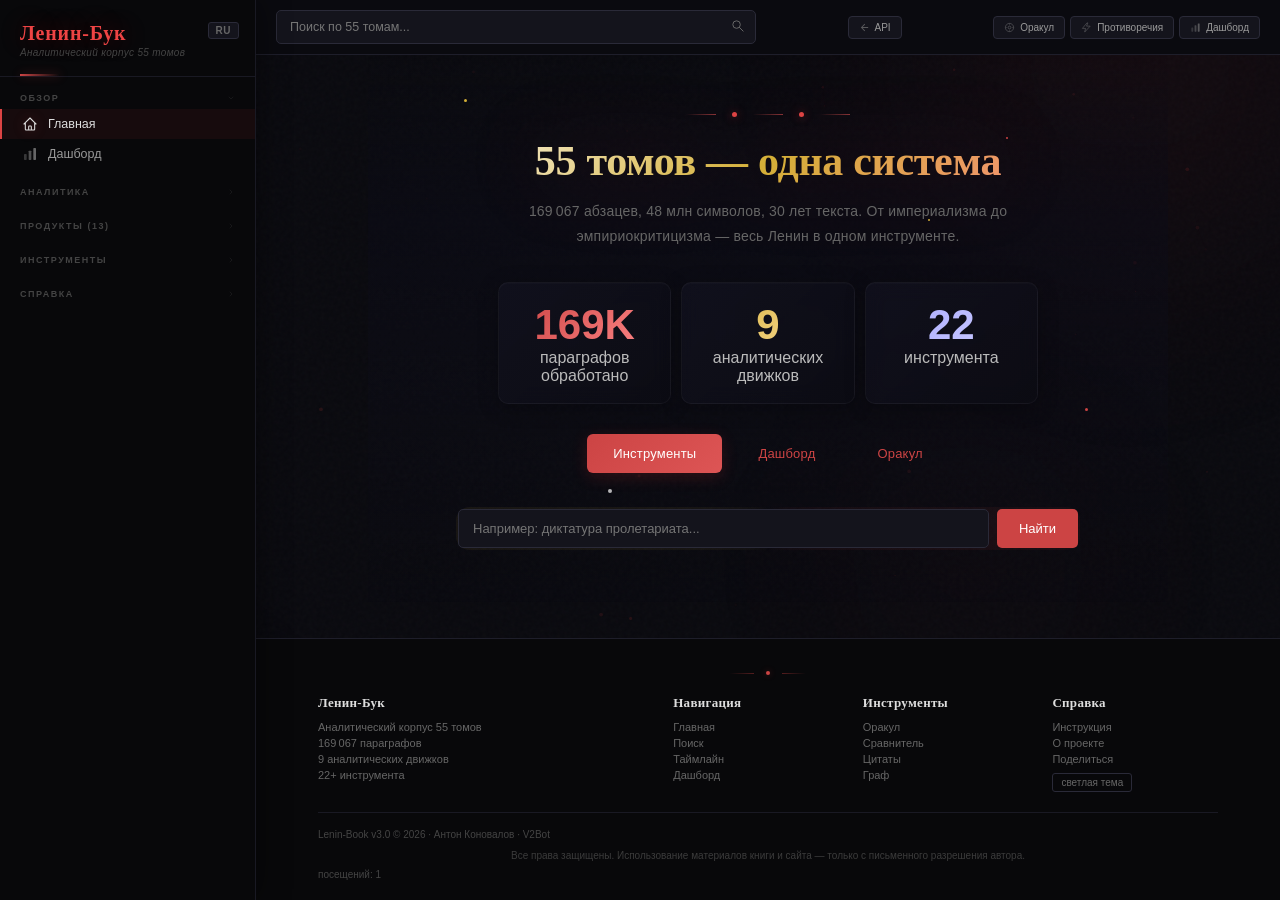
==== commit e400af64: "v2.46 — приватность: пути через env (LENIN_DB и др.) вместо /home/agent; копирайт © в футере и на об" ====
--- a/index.html
+++ b/index.html
@@ -897,6 +897,7 @@
     </div>
     <div class="footer-bottom">
       <span>Lenin-Book v3.0 &copy; <script>document.write(new Date().getFullYear())</script> · Антон Коновалов · V2Bot</span>
+      <span class="footer-copyright">Все права защищены. Использование материалов книги и сайта — только с письменного разрешения автора.</span>
       <span id="visit-counter">посещений: ...</span>
     </div>
   </footer>
--- a/style.css
+++ b/style.css
@@ -0,0 +1,627 @@
+@import url('https://fonts.googleapis.com/css2?family=Playfair+Display:ital,wght@0,400;0,600;0,700;1,400&family=Inter:wght@400;500;600&display=swap');
+/* ═══ CSS CUSTOM PROPERTIES ═══ */
+	:root{
+	  --bg-deep:#08080a;--bg-body:#0a0a0f;--bg-surface:#0f0f16;--bg-card:#111118;--bg-raised:#14141c;--bg-input:#17171f;
+	  --border-dim:#191923;--border:#1e1e2a;--border-hover:#2a2a38;--border-accent:#c4440;
+	  --red:#c44;--red-bright:#d55;--red-glow:#e44;--red-bg:rgba(200,60,60,.08);--red-bg-hover:rgba(200,60,60,.15);
+	  --gold:#c9a030;--gold-dim:rgba(201,160,48,.12);--gold-glow:rgba(201,160,48,.25);
+	  --text-primary:#ddd;--text-body:#bbb;--text-secondary:#999;--text-muted:#666;--text-dim:#444;
+	  --font-display:'Playfair Display',serif;--font-body:'Inter',-apple-system,sans-serif;
+	  --shadow-sm:0 2px 8px rgba(0,0,0,.25);--shadow-md:0 6px 24px rgba(0,0,0,.35);--shadow-lg:0 12px 48px rgba(0,0,0,.5);
+	  --radius-sm:4px;--radius:6px;--radius-lg:10px;
+	  --ease-out:cubic-bezier(.4,0,.2,1);
+	}
+
+/* ============ RESET ============ */
+*{margin:0;padding:0;box-sizing:border-box}
+body{font-family:var(--font-body);color:var(--text-body);background:var(--bg-body);min-height:100vh;display:flex;overflow-x:hidden;position:relative}
+a{color:#d55;text-decoration:none;transition:color .2s}
+a:hover{color:#f66}
+::-webkit-scrollbar{width:4px}
+::-webkit-scrollbar-track{background:#0a0a10}
+::-webkit-scrollbar-thumb{background:#2a2a35;border-radius:2px}
+/* ============ ANIMATED ORBS ============ */
+.orb{position:fixed;border-radius:50%;pointer-events:none;z-index:0;filter:blur(80px);will-change:transform}
+.orb-1{width:700px;height:700px;background:radial-gradient(circle,rgba(200,40,40,.07),transparent 70%);top:-300px;right:-200px;animation:orbFloat1 12s ease-in-out infinite}
+.orb-2{width:500px;height:500px;background:radial-gradient(circle,rgba(180,130,50,.05),transparent 70%);bottom:-200px;left:-150px;animation:orbFloat2 15s ease-in-out infinite}
+.orb-3{width:400px;height:400px;background:radial-gradient(circle,rgba(200,60,60,.04),transparent 70%);top:40%;left:60%;animation:orbFloat3 18s ease-in-out infinite}
+@keyframes orbFloat1{0%,100%{transform:translate(0,0) scale(1)}33%{transform:translate(-60px,40px) scale(1.1)}66%{transform:translate(30px,-30px) scale(.9)}}
+@keyframes orbFloat2{0%,100%{transform:translate(0,0) scale(1)}33%{transform:translate(50px,-30px) scale(1.15)}66%{transform:translate(-40px,40px) scale(.85)}}
+@keyframes orbFloat3{0%,100%{transform:translate(0,0) scale(1);opacity:.6}50%{transform:translate(-80px,-60px) scale(1.2);opacity:1}}
+/* Noise texture overlay */
+
+/* ============ ACCESSIBILITY & POLISH (Phase 7) ============ */
+@media(prefers-reduced-motion:reduce){*,::before,::after{animation-duration:.01ms!important;animation-iteration-count:1!important;transition-duration:.01ms!important;scroll-behavior:auto!important}}
+:focus-visible{outline:2px solid #d55;outline-offset:2px;border-radius:2px}
+::selection{background:rgba(200,60,60,.35);color:#fff}
+html{scroll-behavior:smooth}
+/* ============ SKELETON LOADING ============ */
+@keyframes shimmer{0%{background-position:-400px 0}100%{background-position:400px 0}}
+.skeleton{background:linear-gradient(90deg,#14141c 25%,#1a1a28 50%,#14141c 75%);background-size:800px 100%;animation:shimmer 1.5s ease-in-out infinite;border-radius:4px;min-height:16px}
+.skeleton-text{height:12px;margin-bottom:8px;width:80%}
+.skeleton-title{height:18px;margin-bottom:12px;width:50%}
+.skeleton-card{height:120px;border-radius:8px}
+.skeleton-stat{height:80px;border-radius:8px;display:inline-block;width:30%;margin-right:2%}
+/* ============ SIDEBAR ICON ANIMATION ============ */
+.side-item .side-icon{transition:all .25s var(--ease-out)}
+.side-item:hover .side-icon{opacity:1;transform:scale(1.15);filter:drop-shadow(0 0 6px rgba(200,60,60,.4))}
+.side-item.active .side-icon{opacity:1;filter:drop-shadow(0 0 6px rgba(200,60,60,.3))}
+/* ============ MOBILE: DISABLE GLASSMORPHISM ============ */
+/* ============ CONTENT-VISIBILITY ============ */
+/* content-visibility removed — broke tab panel rendering */
+/* ============ ENHANCED FOOTER ============ */
+#site-footer{background:var(--bg-deep);border-top:1px solid var(--border);padding:32px 24px 20px;position:relative;z-index:1;margin-top:auto}
+#site-footer .footer-grid{display:grid;grid-template-columns:2fr 1fr 1fr 1fr;gap:24px;max-width:900px;margin:0 auto}
+#site-footer .footer-col h4{font-family:var(--font-display);font-size:13px;color:var(--text-primary);margin-bottom:10px;font-weight:600;letter-spacing:.3px}
+#site-footer .footer-col a,.footer-col span{display:block;font-size:11px;color:var(--text-muted);margin-bottom:4px;transition:color .2s;cursor:pointer;text-decoration:none}
+#site-footer .footer-col a:hover{color:#d55}
+#site-footer .footer-bottom{max-width:900px;margin:20px auto 0;padding-top:16px;border-top:1px solid var(--border-dim);display:flex;justify-content:space-between;align-items:center;flex-wrap:wrap;gap:8px;font-size:10px;color:var(--text-dim)}
+#site-footer .footer-orn{display:flex;gap:12px;align-items:center}
+#site-footer .footer-orn .fline{width:24px;height:1px;background:linear-gradient(90deg,transparent,rgba(200,60,60,.4))}
+#site-footer .footer-copyright{width:100%;text-align:center;font-size:10px;color:var(--text-dim);opacity:.85;margin-top:2px}
+#site-footer .footer-orn .fdot{width:4px;height:4px;background:#c44;border-radius:50%;box-shadow:0 0 6px rgba(200,60,60,.4)}
+
+.noise-overlay{position:fixed;inset:0;pointer-events:none;z-index:0;opacity:.025;background-image:url("data:image/svg+xml,%3Csvg viewBox='0 0 256 256' xmlns='http://www.w3.org/2000/svg'%3E%3Cfilter id='n'%3E%3CfeTurbulence type='fractalNoise' baseFrequency='.85' numOctaves='4' stitchTiles='stitch'/%3E%3C/filter%3E%3Crect width='100%25' height='100%25' filter='url(%23n)'/%3E%3C/svg%3E")}
+/* ============ ANIMATED BORDER (runner) ============ */
+@keyframes borderRun{0%{background-position:0% 50%}50%{background-position:100% 50%}100%{background-position:0% 50%}}
+.glass-glow{position:relative}
+.glass-glow::before{content:'';position:absolute;inset:-1px;border-radius:inherit;background:linear-gradient(135deg,rgba(200,60,60,.15),rgba(201,160,48,.08),rgba(200,60,60,.15));background-size:200% 200%;animation:borderRun 4s ease infinite;z-index:-1;opacity:0;transition:opacity .4s}
+.glass-glow:hover::before{opacity:1}
+/* ============ PARTICLES CANVAS ============ */
+#particles-canvas{position:fixed;top:0;left:0;width:100%;height:100%;pointer-events:none;z-index:0;opacity:.3}
+/* ============ SVG ICONS ============ */
+.side-icon{width:16px;height:16px;flex-shrink:0;opacity:.65}
+.card-icon{width:28px;height:28px;margin-bottom:10px;opacity:.8;filter:drop-shadow(0 0 4px rgba(200,60,60,.3))}
+.stat-icon{width:20px;height:20px;opacity:.5}
+/* ============ SIDEBAR ============ */
+#sidebar{width:256px;min-width:256px;background:var(--bg-deep);border-right:1px solid var(--border-dim);height:100vh;position:sticky;top:0;display:flex;flex-direction:column;z-index:200;overflow-y:auto;box-shadow:2px 0 30px rgba(0,0,0,.4)}
+.side-logo{padding:22px 20px 18px;border-bottom:1px solid var(--border-dim);position:relative}
+.side-logo::after{content:'';position:absolute;bottom:0;left:20px;width:40px;height:2px;background:linear-gradient(90deg,#c44,transparent);box-shadow:0 0 10px rgba(200,60,60,.4)}
+.side-logo h1{font-family:var(--font-display);font-size:20px;color:var(--red-glow);margin-bottom:2px;letter-spacing:.8px;text-shadow:0 0 24px rgba(200,40,40,.35);font-weight:700}
+.side-logo .sub{font-size:10px;color:var(--text-dim);font-style:italic;letter-spacing:.3px}
+.lang-toggle{position:absolute;top:22px;right:16px;background:var(--bg-raised);border:1px solid var(--border-hover);border-radius:3px;color:var(--text-muted);font-size:10px;padding:2px 7px;cursor:pointer;transition:all .2s;font-weight:600;letter-spacing:.5px}
+.lang-toggle:hover{color:var(--text-primary);border-color:#c4460;background:#1a1a24}
+.side-group{padding:2px 0}
+.side-group-label{padding:14px 20px 6px;font-size:9px;text-transform:uppercase;letter-spacing:1.5px;color:var(--text-dim);font-weight:600;cursor:pointer;display:flex;justify-content:space-between;align-items:center;user-select:none;transition:color .2s}
+.side-group-label:hover{color:var(--text-secondary)}
+.side-group-label svg.arrow{width:8px;height:8px;transition:transform .25s;opacity:.4}
+.side-group.collapsed svg.arrow{transform:rotate(-90deg)}
+.side-group.collapsed .side-item{display:none}
+/* Fix scroll chaining: sidebar scrolls independently */
+#sidebar{overscroll-behavior:contain;scroll-behavior:smooth}
+.side-item{display:flex;align-items:center;gap:10px;padding:7px 20px;font-size:12.5px;color:var(--text-secondary);cursor:pointer;transition:all .18s;border-left:2px solid transparent;white-space:nowrap;position:relative}
+.side-item:hover{color:var(--text-primary);background:#14141c}
+.side-item.active{color:var(--text-primary);background:var(--red-bg);border-left-color:#d44;font-weight:500}
+.side-item .badge{font-size:8px;background:#c44;color:#fff;padding:1px 6px;border-radius:8px;margin-left:auto;font-weight:600}
+.side-item .badge-dl{font-size:7px;background:var(--red-glow);color:#fff;padding:1px 6px;border-radius:6px;margin-left:auto;font-weight:700;letter-spacing:.5px;text-transform:uppercase}
+.side-item-book{border-left:2px solid var(--red)!important}
+.side-item-book:hover{background:rgba(200,40,40,.08)!important}
+/* ============ MAIN LAYOUT ============ */
+#main-content{flex:1;min-width:0;display:flex;flex-direction:column;min-height:100vh}
+#header{background:var(--bg-body);border-bottom:1px solid var(--border);padding:10px 20px;display:flex;align-items:center;gap:12px;position:sticky;top:0;z-index:100}
+#header .menu-btn{display:none;background:none;border:none;color:var(--text-muted);font-size:20px;cursor:pointer;padding:6px;line-height:1}
+#global-search{flex:1;max-width:480px;position:relative}
+#global-search input{width:100%;padding:9px 34px 9px 13px;background:var(--bg-raised);border:1px solid var(--border-hover);border-radius:5px;color:var(--text-body);font-size:12.5px;font-family:inherit;outline:none;transition:border-color .2s}
+#global-search input:focus{border-color:#c44;box-shadow:0 0 0 2px rgba(200,60,60,.08)}
+#global-search button{position:absolute;right:3px;top:50%;transform:translateY(-50%);background:none;border:none;color:var(--text-muted);cursor:pointer;padding:5px 8px;transition:color .2s}
+#global-search button:hover{color:#c44}
+#header .quick-links{display:flex;gap:5px;margin-left:auto}
+#header .ql{font-size:10px;padding:5px 10px;background:var(--bg-raised);border:1px solid var(--border-hover);border-radius:4px;color:var(--text-secondary);cursor:pointer;white-space:nowrap;transition:all .18s;display:flex;align-items:center;gap:5px}
+#header .ql:hover{border-color:#c44;color:var(--text-body);background:#180c0c}
+#header .ql svg{width:11px;height:11px;opacity:.5}
+/* ============ CONTENT ============ */
+#content{flex:1}
+.tab-panel{display:none;animation:fadeSlide .25s ease}
+.tab-panel.active{display:block}
+@keyframes fadeSlide{from{opacity:0;transform:translateY(6px)}to{opacity:1;transform:translateY(0)}}
+@keyframes revealUp{from{opacity:0;transform:translateY(30px)}to{opacity:1;transform:translateY(0)}}
+@keyframes revealScale{from{opacity:0;transform:scale(.92)}to{opacity:1;transform:scale(1)}}
+.reveal{opacity:0}
+.reveal.revealed{animation:revealUp .6s var(--ease-out) forwards}
+.reveal-scale{opacity:0}
+.reveal-scale.revealed{animation:revealScale .5s var(--ease-out) forwards}
+.reveal-d1.revealed{animation-delay:.05s}
+.reveal-d2.revealed{animation-delay:.1s}
+.reveal-d3.revealed{animation-delay:.15s}
+.reveal-d4.revealed{animation-delay:.2s}
+.reveal-d5.revealed{animation-delay:.25s}
+.reveal-d6.revealed{animation-delay:.3s}
+/* ============ HERO ============ */
+.hero{max-width:800px;margin:0 auto;padding:56px 24px 40px;text-align:center;position:relative;z-index:1;background:linear-gradient(180deg,rgba(8,8,18,0) 0%,rgba(12,12,24,.5) 30%,rgba(15,15,28,.3) 60%,rgba(8,8,18,.1) 100%)}
+
+@keyframes heroGlow{0%,100%{opacity:.6;transform:translate(-50%,-50%) scale(1)}50%{opacity:1;transform:translate(-50%,-50%) scale(1.1)}}
+.hero-orn{position:relative;z-index:2;display:flex;gap:16px;align-items:center;justify-content:center;margin-bottom:20px;min-height:6px}
+.hero-orn .line{display:block;width:30px;height:1px;background:linear-gradient(90deg,transparent,rgba(220,80,80,.6))}
+.hero-orn .dot{width:5px;height:5px;background:#d44;border-radius:50%;box-shadow:0 0 8px rgba(220,60,60,.5)}
+.hero h2{position:relative;z-index:2;font-family:var(--font-display);font-size:42px;font-weight:700;line-height:1.15;margin-bottom:14px;letter-spacing:-.3px;background:linear-gradient(135deg,var(--red) 0%,var(--red-glow) 40%,#f99 100%);-webkit-background-clip:text;-webkit-text-fill-color:transparent;text-shadow:none;filter:drop-shadow(0 0 40px rgba(200,40,40,.3))}
+.hero .hero-sub{position:relative;z-index:2;font-size:14px;color:var(--text-muted);line-height:1.75;margin-bottom:34px;max-width:540px;margin-left:auto;margin-right:auto;letter-spacing:.2px}
+.hero-grid{position:relative;z-index:2;display:grid;grid-template-columns:repeat(3,1fr);gap:10px;max-width:540px;margin:0 auto 30px}
+.hero-stat{background:linear-gradient(135deg,rgba(22,22,38,.5),rgba(12,12,20,.6));backdrop-filter:blur(10px);-webkit-backdrop-filter:blur(10px);border:1px solid rgba(255,255,255,.04);border-radius:10px;padding:18px 14px;transition:all .4s var(--ease-out);position:relative;overflow:hidden;box-shadow:inset 0 1px 0 rgba(255,255,255,.015),0 4px 20px rgba(0,0,0,.25)}
+.hero-stat::before{content:'';position:absolute;top:0;left:0;width:100%;height:1px;background:linear-gradient(90deg,transparent,rgba(200,60,60,.3),transparent);opacity:0;transition:opacity .3s}
+.hero-stat:hover::before{opacity:1}
+.hero-stat:hover{transform:translateY(-3px);box-shadow:0 12px 40px rgba(0,0,0,.5),0 0 30px rgba(200,60,60,.08);border-color:#c4430}
+.hero-stat .hs-num{font-size:32px;font-weight:700;color:var(--red-glow);font-family:var(--font-display);text-shadow:0 0 14px rgba(200,40,40,.4),0 0 2px rgba(200,60,60,.6);letter-spacing:-.5px}
+.hero-stat .hs-label{font-size:10px;color:var(--text-muted);margin-top:4px;text-transform:uppercase;letter-spacing:.8px}
+.hero-actions{position:relative;z-index:2;display:flex;gap:10px;justify-content:center;flex-wrap:wrap}
+.hero-btn{display:inline-flex;align-items:center;gap:8px;padding:12px 26px;background:linear-gradient(135deg,var(--red),var(--red-bright));color:#fff;text-decoration:none;border-radius:6px;font-size:13px;font-weight:500;transition:all .25s;border:none;cursor:pointer;letter-spacing:.2px;box-shadow:0 4px 16px rgba(200,40,40,.2)}
+.hero-btn:hover{background:linear-gradient(135deg,#d55,#b44);transform:translateY(-2px);box-shadow:0 6px 24px rgba(200,40,40,.35)}
+.hero-btn-outline{background:transparent;color:var(--red);border:1px solid var(--border-accent);box-shadow:none}
+.hero-btn-outline:hover{background:rgba(200,60,60,.08);color:#e55;border-color:rgba(200,60,60,.6);box-shadow:0 0 20px rgba(200,40,40,.1)}
+.hero-section{margin-top:44px;max-width:700px;margin-left:auto;margin-right:auto}
+/* ============ INSIGHT BLOCKS (v3 homepage) ============ */
+.iblock{max-width:820px;margin:38px auto 0;padding:0 20px}
+.iblock h3{font-family:var(--font-display);font-size:18px;color:var(--text-primary);text-align:center;margin-bottom:4px;letter-spacing:.8px;font-weight:600}
+.iblock .iblock-sub{text-align:center;color:var(--text-muted);font-size:11px;margin-bottom:20px}
+.iblock .divider{width:40px;height:1px;background:linear-gradient(90deg,transparent,var(--border-accent),transparent);margin:0 auto 18px}
+/* ============ 3D TILT ============ */
+.tilt-card{transform-style:preserve-3d;perspective:800px;transition:transform .15s ease-out}
+.tilt-card:hover{transition:transform .05s ease-out}
+.tilt-card .tilt-inner{transform:translateZ(0);transition:transform .15s ease-out}
+/* Pathway cards */
+.path-grid{display:grid;grid-template-columns:repeat(3,1fr);gap:10px;margin-bottom:8px}
+.path-card{background:linear-gradient(145deg,var(--bg-card),var(--bg-deep));border:1px solid var(--border-dim);border-radius:8px;padding:16px;cursor:pointer;transition:all .3s var(--ease-out);position:relative;overflow:hidden;box-shadow:inset 0 1px 0 rgba(255,255,255,.012)}
+.path-card::after{content:'';position:absolute;inset:0;border-radius:8px;background:radial-gradient(500px circle at var(--mx,50%) var(--my,50%),rgba(200,60,60,.05),transparent 50%);opacity:0;transition:opacity .3s}
+.path-card:hover::after{opacity:1}
+.path-card:hover{border-color:#c4440;transform:translateY(-2px);box-shadow:0 6px 24px rgba(0,0,0,.4),0 0 16px rgba(200,60,60,.06)}
+.path-card .path-label{font-size:9px;color:#c44;text-transform:uppercase;letter-spacing:1px;margin-bottom:6px;font-weight:600}
+.path-card .path-title{font-size:13px;color:var(--text-primary);font-weight:600;margin-bottom:10px}
+.path-steps{display:flex;flex-direction:column;gap:4px}
+.path-step{display:flex;align-items:center;gap:6px;font-size:10px;color:var(--text-secondary)}
+.path-step .step-num{width:18px;height:18px;border-radius:50%;background:rgba(200,60,60,.12);border:1px solid rgba(200,60,60,.2);display:flex;align-items:center;justify-content:center;font-size:9px;color:#c44;flex-shrink:0}
+.path-step .step-arrow{color:#333;font-size:8px}
+.path-card:hover .path-step{color:var(--text-secondary)}
+/* Findings */
+.find-grid{display:grid;grid-template-columns:repeat(3,1fr);gap:10px;margin-bottom:8px}
+.find-card{background:linear-gradient(145deg,var(--bg-surface),var(--bg-deep));border:1px solid var(--border-dim);border-radius:8px;padding:18px;transition:all .3s var(--ease-out);position:relative;cursor:pointer;box-shadow:inset 0 1px 0 rgba(255,255,255,.01),var(--shadow-sm)}
+.find-card::before{content:'';position:absolute;top:0;left:0;width:100%;height:2px;background:linear-gradient(90deg,transparent,rgba(200,60,60,.2),transparent);opacity:.5}
+.find-card:hover{border-color:#2a2a35;box-shadow:0 4px 20px rgba(0,0,0,.3);transform:translateY(-1px)}
+.find-num{font-family:var(--font-display);font-size:28px;font-weight:700;color:var(--red-glow);margin-bottom:4px;text-shadow:0 0 16px rgba(200,40,40,.35),0 0 2px rgba(200,60,60,.5);letter-spacing:-.5px}
+.find-card:hover .find-num{text-shadow:0 0 20px rgba(200,40,40,.5)}
+.find-title{font-size:13px;color:#ccc;font-weight:600;margin-bottom:6px}
+.find-desc{font-size:11px;color:var(--text-muted);line-height:1.55;transition:color .2s}
+.find-card:hover .find-desc{color:#888}
+/* About-block (Что это) */
+.about-grid{display:grid;grid-template-columns:repeat(3,1fr);gap:10px;margin-bottom:8px}
+.about-card{background:linear-gradient(145deg,rgba(20,20,35,.5),rgba(10,10,20,.6));backdrop-filter:blur(12px);-webkit-backdrop-filter:blur(12px);border:1px solid rgba(255,255,255,.04);border-radius:8px;padding:20px;text-align:center;transition:all .4s var(--ease-out);position:relative;box-shadow:inset 0 1px 0 rgba(255,255,255,.015),0 8px 32px rgba(0,0,0,.2)}
+.about-card::after{content:'';position:absolute;inset:0;border-radius:8px;background:radial-gradient(400px circle at 50% 0%,rgba(200,60,60,.03),transparent 60%);opacity:0;transition:opacity .3s}
+.about-card:hover::after{opacity:1}
+.about-card:hover{border-color:#333;transform:translateY(-1px);box-shadow:0 4px 24px rgba(0,0,0,.3),0 0 12px rgba(200,60,60,.04)}
+.about-card .about-icon{width:32px;height:32px;margin:0 auto 10px;color:#c44;opacity:.7;transition:all .3s}
+.about-card:hover .about-icon{opacity:1;filter:drop-shadow(0 0 6px rgba(200,60,60,.3))}
+.about-card .about-title{font-size:13px;color:#ccc;font-weight:600;margin-bottom:6px}
+.about-card .about-desc{font-size:10.5px;color:var(--text-muted);line-height:1.6;transition:color .2s}
+.about-card:hover .about-desc{color:var(--text-secondary)}
+/* ============ PANEL WRAPPER ============ */
+.panel-wrap{max-width:880px;margin:0 auto;padding:32px 24px;position:relative}
+.panel-wrap h2{font-family:var(--font-display);font-size:22px;color:var(--text-primary);text-align:center;margin-bottom:6px;letter-spacing:.5px;font-weight:600}
+.panel-wrap .panel-desc{text-align:center;color:var(--text-muted);font-size:11.5px;margin-bottom:26px;letter-spacing:.2px}
+.panel-wrap .divider{width:48px;height:1px;background:linear-gradient(90deg,transparent,var(--border-accent),transparent);margin:0 auto 20px}
+/* ============ CARDS ============ */
+.cards-grid{display:grid;grid-template-columns:repeat(auto-fill,minmax(250px,1fr));gap:10px;margin-bottom:22px}
+.card{background:linear-gradient(135deg,rgba(20,20,36,.6),rgba(15,15,24,.5));backdrop-filter:blur(8px);-webkit-backdrop-filter:blur(8px);border:1px solid rgba(255,255,255,.03);border-radius:10px;padding:18px;transition:all .4s var(--ease-out);cursor:pointer;position:relative;overflow:hidden;box-shadow:inset 0 1px 0 rgba(255,255,255,.015),0 4px 16px rgba(0,0,0,.2)}
+.card::before{content:'';position:absolute;top:0;left:0;width:100%;height:1px;background:linear-gradient(90deg,transparent,rgba(200,60,60,.15),transparent);opacity:0;transition:opacity .3s}
+.card::after{content:'';position:absolute;inset:0;border-radius:10px;background:radial-gradient(600px circle at var(--mx,50%) var(--my,50%),rgba(200,60,60,.06),transparent 40%);opacity:0;transition:opacity .3s}
+.card:hover::before{opacity:1}
+.card:hover::after{opacity:1}
+.card:hover{border-color:#c4440;transform:translateY(-2px);box-shadow:0 8px 32px rgba(0,0,0,.4),0 0 20px rgba(200,60,60,.08)}
+.card .card-title{font-size:14px;font-weight:600;color:var(--text-primary);margin-bottom:6px;display:flex;align-items:center;gap:8px}
+.card .card-meta{font-size:11px;color:var(--text-muted);line-height:1.6}
+.card .card-action{font-size:10px;color:var(--red-bright);margin-top:9px;font-weight:500;display:flex;align-items:center;gap:4px;opacity:0;transform:translateX(-4px);transition:all .25s}
+.card:hover .card-action{opacity:1;transform:translateX(0)}
+/* ============ SEARCH ============ */
+.search-bar{display:flex;gap:8px;max-width:620px;margin:0 auto 14px}
+.search-bar input{flex:1;padding:11px 14px;background:var(--bg-raised);border:1px solid var(--border-hover);border-radius:5px;color:var(--text-body);font-size:13px;outline:none;font-family:inherit;transition:border-color .2s}
+.search-bar input:focus{border-color:#c44}
+.search-bar button{padding:11px 22px;background:var(--red);color:#fff;border:none;border-radius:5px;font-size:13px;cursor:pointer;font-weight:500;transition:all .2s;white-space:nowrap}
+.search-bar button:disabled{opacity:.4}
+.sr-block{margin-bottom:15px}
+.sr-label{font-size:10px;color:var(--text-muted);text-transform:uppercase;letter-spacing:.8px;margin-bottom:6px;font-weight:600}
+.sr-item{padding:10px 13px;background:var(--bg-raised);border:1px solid var(--border);border-radius:4px;margin-bottom:4px;font-size:12.5px;color:var(--text-secondary);line-height:1.55;transition:border-color .15s}
+.sr-item:hover{border-color:#333}
+.sr-item .year{font-size:9px;color:#c44;margin-right:6px;font-weight:600}
+.sr-item .score{font-size:8px;color:var(--text-muted);margin-left:4px}
+/* ============ YEAR PILLS ============ */
+.year-pills{display:flex;flex-wrap:wrap;gap:4px;justify-content:center;margin-bottom:18px}
+.year-pill{padding:5px 11px;background:var(--bg-raised);border:1px solid var(--border-hover);border-radius:4px;font-size:11px;color:var(--text-secondary);cursor:pointer;transition:all .18s}
+.year-pill:hover{border-color:#c4460;color:var(--text-body)}
+.year-pill.active{background:rgba(200,60,60,.1);border-color:#c44;color:#d44;font-weight:600}
+.year-pill.yr-historical{border-color:rgba(200,60,60,.35);position:relative}
+.year-pill.yr-historical::after{content:'';position:absolute;top:-3px;right:-3px;width:7px;height:7px;border-radius:50%;background:#c44;border:1px solid #111;box-shadow:0 0 4px rgba(200,60,60,.4)}
+.year-pill[data-year="1914"].yr-historical::after{background:var(--gold);box-shadow:0 0 6px var(--gold-glow)}
+.year-pill[data-year="1917"].yr-historical::after{background:#c41e1e;box-shadow:0 0 8px rgba(200,30,30,.6)}
+.year-pill[data-year="1921"].yr-historical::after{background:#4a8}
+/* ============ TIMELINE ============ */
+.tl-stats{display:grid;grid-template-columns:repeat(4,1fr);gap:8px;margin-bottom:14px}
+.tl-stat{background:var(--bg-card);border:1px solid var(--border);border-radius:6px;padding:14px;text-align:center;transition:all .2s}
+.tl-stat:hover{border-color:#333}
+.tl-num{font-size:20px;font-weight:700;color:#d44;font-family:var(--font-display)}
+.tl-label{font-size:9px;color:var(--text-muted);margin-top:3px;text-transform:uppercase;letter-spacing:.5px}
+.tl-chart{background:var(--bg-raised);border-radius:3px;height:5px;overflow:hidden;margin-bottom:10px}
+.tl-bar{height:100%;background:linear-gradient(90deg,#c44,#d88);border-radius:3px;transition:width .4s ease-out}
+.tl-quote{padding:10px 13px;background:var(--bg-raised);border-left:2px solid var(--red);margin-bottom:5px;font-size:12.5px;color:var(--text-secondary);font-style:italic;line-height:1.55}
+/* ============ RHETORIC ============ */
+.rhet-bars{display:flex;gap:22px;justify-content:center;margin:28px 0;flex-wrap:wrap}
+.bar-item{text-align:center}
+.bar-fill{width:28px;height:130px;background:var(--bg-surface);border-radius:3px;position:relative;margin:0 auto 7px;overflow:hidden}
+.bar-inner{position:absolute;bottom:0;width:100%;border-radius:3px 3px 0 0;transition:height .5s ease-out}
+/* ============ QUOTES ============ */
+.q-item{padding:15px 17px;background:var(--bg-card);border:1px solid var(--border);border-radius:6px;margin-bottom:7px;transition:border-color .2s}
+.q-item:hover{border-color:#333}
+.q-text{font-size:13.5px;color:var(--text-body);line-height:1.65;font-style:italic}
+.q-meta{margin-top:7px;font-size:10px;color:var(--text-muted);display:flex;align-items:center;gap:8px}
+.q-score{color:#c44;font-weight:600}
+/* ============ ENGINES ============ */
+.engine-card{background:var(--bg-card);border:1px solid var(--border);border-radius:8px;padding:18px;cursor:pointer;transition:all .22s;position:relative}
+.engine-card:hover{border-color:#c4430}
+.engine-card.expanded{border-color:#c44;background:#0f0f18}
+.e-id{font-size:9px;color:var(--text-muted);margin-bottom:5px;text-transform:uppercase;letter-spacing:.8px}
+.e-name{font-size:15px;font-weight:600;color:var(--text-primary);margin-bottom:5px}
+.e-metric{font-size:10px;color:var(--text-muted);margin-bottom:9px}
+.e-more{font-size:10px;color:var(--text-muted);padding-top:5px;border-top:1px solid #1a1a22}
+.e-detail-key{color:#c44;font-size:9px}
+/* ============ CONCEPT GRAPH ============ */
+.cl-tag{display:inline-block;padding:4px 12px;border-radius:14px;font-size:10px;margin:2px 3px;cursor:pointer;border:1px solid;transition:all .18s}
+.cl-tag:hover{opacity:.75}
+/* ============ OPPONENTS ============ */
+.opp-node{padding:15px 17px;background:var(--bg-card);border:1px solid var(--border);border-radius:6px;margin-bottom:6px;cursor:pointer;transition:all .2s}
+.opp-node:hover{border-color:#c4430;transform:translateX(2px)}
+.o-name{font-size:14px;font-weight:600;color:var(--text-primary)}
+.o-mentions{font-size:10px;color:var(--text-muted);margin-top:5px}
+.o-camp{font-size:9px;color:#c44;margin-top:3px;text-transform:uppercase;letter-spacing:.5px}
+.opp-detail{background:var(--bg-surface);border:1px solid var(--red);border-radius:8px;padding:18px;margin-top:10px;display:none;animation:fadeSlide .2s ease}
+.opp-detail.show{display:block}
+.od-name{font-size:19px;font-weight:700;color:#d44;margin-bottom:10px;font-family:var(--font-display)}
+.od-stats{font-size:12.5px;color:var(--text-secondary);line-height:1.9}
+/* ============ COMPARATIVE ============ */
+.comp-item{padding:13px 16px;background:var(--bg-card);border:1px solid var(--border);border-radius:5px;margin-bottom:5px;cursor:pointer;transition:all .2s}
+.comp-item:hover{border-color:#c4430}
+.comp-item.open .comp-body{display:block;padding-top:12px}
+.comp-topic{font-size:14px;font-weight:600;color:var(--text-primary)}
+.comp-body{display:none;font-size:12.5px;color:var(--text-secondary);line-height:1.6}
+.comp-col{margin-bottom:8px}
+/* ============ TOMOGRAPHY ============ */
+#tomo-container{position:relative;background:var(--bg-deep);border:1px solid var(--border-dim);border-radius:8px;overflow:hidden;margin-bottom:10px}
+#tomo-tooltip{position:absolute;pointer-events:none;background:rgba(10,10,15,.92);color:var(--text-body);padding:5px 10px;border-radius:3px;font-size:10px;opacity:0;transition:opacity .12s;border:1px solid #333}
+/* ============ IFRAME ============ */
+.product-iframe{width:100%;height:82vh;border:none;border-radius:6px;background:var(--bg-deep)}
+.product-iframe[data-src]{background:var(--bg-card);opacity:0;transition:opacity .3s var(--ease-out)}
+.product-iframe.loaded{opacity:1}
+/* ============ COMPARE ============ */
+.compare-grid{display:grid;grid-template-columns:1fr 1fr;gap:10px;margin-bottom:14px}
+.c-card{background:var(--bg-card);border:1px solid var(--border);border-radius:8px;padding:18px;transition:border-color .2s}
+.c-card:hover{border-color:#333}
+.c-card h5{color:#d44;font-size:15px;margin-bottom:12px;font-family:var(--font-display)}
+.c-stat{display:grid;grid-template-columns:repeat(3,1fr);gap:8px}
+.c-num{font-size:17px;font-weight:700;color:#d88}
+.c-label{font-size:9px;color:var(--text-muted)}
+/* ============ SPINNER ============ */
+.spinner{display:inline-block;width:15px;height:15px;border:2px solid #222;border-top-color:#c44;border-radius:50%;animation:spin .5s linear infinite}
+@keyframes spin{to{transform:rotate(360deg)}}
+/* ============ ENTROPY BARS ============ */
+#entropy-bars{display:flex;align-items:flex-end;gap:2px;height:140px;margin:10px 0}
+/* ============ GLOW PULSE ============ */
+@keyframes glowPulse{0%,100%{box-shadow:0 0 12px rgba(200,60,60,.05)}50%{box-shadow:0 0 24px rgba(200,60,60,.15)}}
+.glow-pulse{animation:glowPulse 3s ease-in-out infinite}
+@keyframes neonFlicker{0%,100%{opacity:1}92%{opacity:1}94%{opacity:.7}96%{opacity:1}}
+.neon-text{animation:neonFlicker 3.5s ease-in-out infinite}
+/* ============ SOCIAL SHARE BAR ============ */
+.share-bar{display:flex;gap:6px;justify-content:center;margin-top:8px;flex-wrap:wrap}
+.share-btn{display:inline-flex;align-items:center;gap:5px;padding:5px 10px;background:var(--bg-raised);border:1px solid var(--border);border-radius:4px;color:var(--text-muted);font-size:10px;cursor:pointer;transition:all .2s}
+.share-btn:hover{background:#1a1a24;border-color:#c4440;color:var(--text-body)}
+.share-btn.copied{background:#1a2a1a;border-color:#3a3;color:#4a4}
+.share-btn svg{width:11px;height:11px;opacity:.5}
+.social-proof{text-align:center;font-size:10px;color:#3a3a3a;margin-top:8px;display:flex;gap:20px;justify-content:center}
+.social-proof span{display:flex;align-items:center;gap:4px}
+/* ============ MOBILE ============ */
+@media(max-width:1024px){
+  #sidebar{width:220px;min-width:220px}
+  .hero h2{font-size:30px}
+  .cards-grid{grid-template-columns:repeat(2,1fr)}
+  .compare-grid{grid-template-columns:repeat(2,1fr)}
+}
+@media(max-width:768px){
+  #site-footer .footer-grid{grid-template-columns:1fr 1fr;gap:16px}
+  #site-footer .footer-col h4{font-size:11px}
+
+  .hero{padding:32px 16px 24px}
+  #main-content{margin-left:0}
+  #sidebar{position:fixed;left:-280px;top:0;transition:left .25s;z-index:300;box-shadow:2px 0 20px rgba(0,0,0,.5);width:280px;min-width:280px}
+  #sidebar.open{left:0}
+  #sidebar-overlay{display:none;position:fixed;top:0;left:0;width:100%;height:100%;background:rgba(0,0,0,.65);z-index:250}
+  #sidebar-overlay.show{display:block}
+  #header .menu-btn{display:block}
+  #header .quick-links{display:none}
+  #header{padding:8px 14px}
+  #content{padding:0}
+  .tl-stats{grid-template-columns:repeat(2,1fr)}
+  .rhet-bars{gap:14px}
+  .bar-fill{width:22px;height:90px}
+  .hero-grid{grid-template-columns:repeat(2,1fr);gap:12px}
+  .hero h2{font-size:26px}
+  .hero{padding:50px 20px 40px}
+  .hero .hero-sub{font-size:13px;max-width:100%}
+  .hero-actions{flex-direction:column;align-items:center;gap:10px}.hero-btn{min-height:44px;width:100%;max-width:280px;justify-content:center}
+  .compare-grid{grid-template-columns:1fr}
+  .cards-grid{grid-template-columns:1fr}
+  .hero-section{margin-top:30px;padding:0 8px}
+  .panel-wrap{padding:24px 16px}
+  .product-card{min-width:100%}
+  .search-row{flex-direction:column;gap:8px}
+  #search-input{width:100%}
+  #search-btn{width:100%}
+  footer{padding:12px 14px !important;flex-direction:column !important;text-align:center;gap:8px !important;font-size:10px !important}
+  .oracle-layout,.shadow-layout{flex-direction:column}
+  input,select,textarea{max-width:100%;box-sizing:border-box}
+  .stat-grid{grid-template-columns:repeat(2,1fr);gap:10px}
+  table{display:block;overflow-x:auto;-webkit-overflow-scrolling:touch}
+  iframe{height:400px}
+}
+@media(max-width:480px){
+  .hero h2{font-size:22px}
+  .hero{padding:36px 14px 26px}
+  .hero .hero-sub{font-size:12px}
+  .hero-grid{grid-template-columns:1fr;gap:8px}
+  .hero-stat{padding:14px 10px}
+  .hs-num{font-size:24px}
+  .panel-wrap{padding:16px 10px}
+  .section-label{font-size:10px;margin-bottom:8px}
+  .subheading{font-size:16px}
+  .tl-stats{grid-template-columns:1fr}
+  .stat-grid{grid-template-columns:1fr}
+  .rhet-bars{gap:8px}
+  .bar-fill{width:18px;height:70px}
+  #global-search-input{font-size:12px;padding:8px 10px}
+  .cards-grid{grid-template-columns:1fr;gap:10px}
+  .compare-grid{grid-template-columns:1fr}
+  body{font-size:13px}
+  h3{font-size:16px}
+  iframe{height:350px}
+  .path-grid,.find-grid,.about-grid{grid-template-columns:1fr}
+  .iblock{padding:0 10px}
+  .iblock h3{font-size:16px}
+  .lang-toggle{top:14px;right:8px;font-size:9px;padding:2px 5px}
+  .hero-actions .btn{padding:8px 14px;font-size:12px}
+  .oracle-input-row{flex-direction:column;gap:6px}
+  .oracle-input-row input{width:100%}
+}
+/* ═══ REUSABLE UTILITY CLASSES (Phase 2) ═══ */
+.c-muted{color:#ccc}.c-dim{color:var(--text-muted)}.c-accent{color:#c44}.c-gold{color:#d4af37}
+.c-666{color:var(--text-muted)}.c-888{color:#888}.c-aaa{color:var(--text-secondary)}
+.section-label{color:#888;font-size:12px;margin-bottom:14px;text-transform:uppercase;letter-spacing:1px}
+.subheading{font-family:var(--font-display);font-size:18px;color:#d88;margin-bottom:12px}
+.padded-full{max-width:100%;padding:16px}
+.desc-text{color:var(--text-secondary);font-size:13px;margin-bottom:12px;letter-spacing:.3px}
+.body-text{color:var(--text-secondary);font-size:13px;line-height:1.8;margin-bottom:20px}
+.empty-state{color:var(--text-muted);text-align:center;padding:20px}
+.fs-xs{font-size:10px;color:var(--text-muted)}
+.tc{text-align:center;color:var(--text-muted)}
+.hidden-c{display:none}
+.w-full{width:100%;height:auto}
+.mx-auto{max-width:700px;margin:0 auto}
+.fs-11{font-size:11px;color:var(--text-muted)}.fs-12{font-size:12px;color:var(--text-muted)}
+.fs-13{font-size:13px;color:var(--text-secondary)}.fs-14{font-size:14px;color:#ccc}
+@media (max-width:600px){.hero p{font-size:.95rem}.panel-grid{grid-template-columns:1fr}.footer-grid{grid-template-columns:1fr 1fr}}
+@media (max-width:360px){.side-item{font-size:.8rem;padding:8px 12px}.panel-desc{font-size:.8rem}}
+
+
+@keyframes coverSweep {
+  0% { transform: translateX(-100%) rotate(15deg); }
+  100% { transform: translateX(100%) rotate(15deg); }
+}
+.book-cover-3d:hover .cover-sweep {
+  animation: coverSweep 1.5s ease-in-out;
+}
+.book-feat:hover {
+  transform: translateY(-2px);
+  border-color: rgba(200,60,60,.35) !important;
+  box-shadow: 0 8px 24px rgba(200,40,40,.1);
+}
+@media (max-width:768px) {
+  .book-cover-wrapper { flex: 0 0 100% !important; max-width: 300px; margin: 0 auto; }
+  .book-features { grid-template-columns: repeat(2,1fr) !important; }
+}
+@media (max-width:480px) {
+  .book-cover-wrapper { max-width: 240px; }
+}
+
+
+
+/* ============ HERO v3.0 ENHANCEMENTS ============ */
+
+/* Stat card shimmer */
+.hero-stat:hover .stat-shimmer {
+  opacity: 1;
+}
+.hero-stat:hover {
+  transform: translateY(-4px);
+  box-shadow: 0 16px 40px rgba(200,40,40,.15);
+}
+.hero-stat:hover .big-number {
+  transform: scale(1.06);
+  transition: transform .35s cubic-bezier(0.23,1,0.32,1);
+}
+
+/* Button shine */
+.hero-btn:hover .btn-shine {
+  opacity: 1;
+}
+.hero-btn {
+  transition: all .3s cubic-bezier(0.23,1,0.32,1);
+}
+.hero-btn:hover {
+  transform: translateY(-2px);
+  box-shadow: 0 8px 24px rgba(200,40,40,.25);
+}
+.hero-btn:active {
+  transform: translateY(0) scale(.97);
+  transition: transform .1s;
+}
+
+/* Search glow */
+.search-glow-ring {
+  transition: opacity .6s ease;
+}
+.search-bar:focus-within .search-glow-ring {
+  opacity: .6 !important;
+  animation: borderRotate 3s linear infinite;
+}
+.search-bar input:focus {
+  border-color: rgba(200,60,60,.5);
+  box-shadow: 0 0 0 3px rgba(200,60,60,.08);
+  transition: all .3s ease;
+}
+
+/* Hero sparkles */
+.hero {
+  overflow: hidden;
+}
+
+/* Mobile hero adjustments */
+@media (max-width:768px) {
+  .hero-sparkles { display: none; }
+  .hero-grid { gap: 10px; }
+  .hero-stat { padding: 16px 12px; }
+  .hero-stat .big-number { font-size: 32px !important; }
+  .hero-actions { flex-direction: column; gap: 10px; }
+  .hero-btn { width: 100%; justify-content: center; padding: 14px 24px; }
+}
+
+@media (max-width:480px) {
+  .hero-stat .big-number { font-size: 26px !important; }
+  .hero-stat span { font-size: 11px; }
+  .search-bar { flex-direction: column; }
+  .search-bar input { border-radius: 8px !important; }
+  .search-bar button { border-radius: 8px !important; margin-top: 6px; }
+}
+/* ============ BOOK TAB v2.70 — ADVANCED VISUALS ============ */
+
+/* --- Icon spin glow --- */
+@keyframes iconSpin {
+  0% { transform: rotate(0deg); }
+  100% { transform: rotate(360deg); }
+}
+
+/* --- Cover effects --- */
+@keyframes borderRotate {
+  0% { transform: rotate(0deg); opacity: .3; }
+  50% { transform: rotate(180deg); opacity: .6; }
+  100% { transform: rotate(360deg); opacity: .3; }
+}
+@keyframes rayPulse {
+  0%, 100% { opacity: .4; transform: scale(1); }
+  50% { opacity: .7; transform: scale(1.05); }
+}
+@keyframes sparkleFloat {
+  0%, 100% { transform: translateY(0) scale(1); opacity: 0; }
+  20% { opacity: .8; }
+  50% { transform: translateY(-18px) scale(1.8); opacity: .4; }
+  80% { opacity: .2; }
+}
+@keyframes coverSweep {
+  0% { transform: translateX(-100%) rotate(15deg); }
+  100% { transform: translateX(100%) rotate(15deg); }
+}
+@keyframes badgeFloat {
+  0%, 100% { transform: translateY(0); }
+  50% { transform: translateY(-6px); }
+}
+@keyframes btnPulse {
+  0%, 100% { transform: scale(1); opacity: .3; }
+  50% { transform: scale(1.15); opacity: .6; }
+}
+@keyframes tipDotPulse {
+  0%, 100% { transform: scale(1); opacity: .6; }
+  50% { transform: scale(2.5); opacity: 0; }
+}
+
+/* --- Book cover 3D + glow --- */
+.book-cover-3d:hover .cover-light-sweep {
+  opacity: 1;
+  animation: coverSweep 1.2s ease-in-out;
+}
+.book-cover-3d:hover .cover-border-glow {
+  opacity: .8 !important;
+}
+
+/* --- Stat cards --- */
+.stat-card:hover {
+  transform: translateY(-3px);
+  box-shadow: 0 12px 32px rgba(0,0,0,.4);
+}
+.stat-card:hover .stat-glow {
+  opacity: 1;
+}
+.stat-card:hover .stat-value {
+  transform: scale(1.08);
+  transition: transform .35s cubic-bezier(0.23,1,0.32,1);
+}
+
+/* --- Inside cards --- */
+.inside-card:hover {
+  transform: translateY(-4px);
+  border-color: rgba(200,60,60,.3) !important;
+  box-shadow: 0 16px 40px rgba(200,40,40,.12);
+}
+.inside-card:hover .card-shine {
+  opacity: 1;
+}
+.inside-card:hover .card-number {
+  color: rgba(200,60,60,.08) !important;
+}
+
+/* --- Download button breathing --- */
+.btn-download-breathing:hover {
+  transform: translateY(-3px);
+  box-shadow: 0 14px 42px rgba(200,40,40,.5);
+}
+.btn-download-breathing:active {
+  transform: translateY(0) scale(.97);
+  transition: transform .1s;
+}
+.btn-download-breathing:hover .btn-glow-pulse {
+  animation: btnPulse 1.2s ease-in-out infinite;
+}
+.btn-download-breathing:hover .bp { animation: btnBurst .6s ease-out forwards; }
+.btn-download-breathing:hover .b2 { animation-delay: .1s; }
+.btn-download-breathing:hover .b3 { animation-delay: .15s; }
+
+@keyframes btnBurst {
+  0% { opacity: 1; transform: translate(0,0) scale(0); }
+  100% { opacity: 0; transform: translate(var(--tx),var(--ty)) scale(1.5); }
+}
+.b1 { --tx: -20px; --ty: -15px; }
+.b2 { --tx: 18px; --ty: -20px; }
+.b3 { --tx: -12px; --ty: 22px; }
+
+/* --- Mobile --- */
+@media (max-width:900px) {
+  .book-cover-stage { flex: 0 0 280px !important; margin: 0 auto 24px; }
+  .book-stats { grid-template-columns: repeat(2,1fr) !important; }
+  .inside-cards { grid-template-columns: repeat(2,1fr) !important; }
+  .cover-rays { display: none; }
+}
+@media (max-width:480px) {
+  .book-cover-stage { flex: 0 0 220px !important; }
+  .book-stats { gap: 8px !important; }
+  .stat-card { padding: 14px 10px !important; }
+  .stat-value { font-size: 22px !important; }
+  .inside-cards { grid-template-columns: 1fr !important; }
+  .inside-card { padding: 16px !important; }
+  .card-number { font-size: 36px !important; top: 10px !important; right: 12px !important; }
+  .floating-badge { bottom: -8px !important; right: -8px !important; padding: 6px 12px !important; font-size: 10px !important; }
+}
+
+/* --- Reduced motion --- */
+@media (prefers-reduced-motion:reduce) {
+  .book-cover-3d,
+  .cover-border-glow,
+  .cover-rays,
+  .cover-sparkles,
+  .floating-badge,
+  .btn-glow-pulse,
+  .iconSpin,
+  .stat-card,
+  .inside-card { animation: none !important; transition: none !important; transform: none !important; }
+  .stat-card:hover { transform: none !important; }
+  .inside-card:hover { transform: none !important; }
+}
--- a/style.css
+++ b/style.css
@@ -0,0 +1,627 @@
+@import url('https://fonts.googleapis.com/css2?family=Playfair+Display:ital,wght@0,400;0,600;0,700;1,400&family=Inter:wght@400;500;600&display=swap');
+/* ═══ CSS CUSTOM PROPERTIES ═══ */
+	:root{
+	  --bg-deep:#08080a;--bg-body:#0a0a0f;--bg-surface:#0f0f16;--bg-card:#111118;--bg-raised:#14141c;--bg-input:#17171f;
+	  --border-dim:#191923;--border:#1e1e2a;--border-hover:#2a2a38;--border-accent:#c4440;
+	  --red:#c44;--red-bright:#d55;--red-glow:#e44;--red-bg:rgba(200,60,60,.08);--red-bg-hover:rgba(200,60,60,.15);
+	  --gold:#c9a030;--gold-dim:rgba(201,160,48,.12);--gold-glow:rgba(201,160,48,.25);
+	  --text-primary:#ddd;--text-body:#bbb;--text-secondary:#999;--text-muted:#666;--text-dim:#444;
+	  --font-display:'Playfair Display',serif;--font-body:'Inter',-apple-system,sans-serif;
+	  --shadow-sm:0 2px 8px rgba(0,0,0,.25);--shadow-md:0 6px 24px rgba(0,0,0,.35);--shadow-lg:0 12px 48px rgba(0,0,0,.5);
+	  --radius-sm:4px;--radius:6px;--radius-lg:10px;
+	  --ease-out:cubic-bezier(.4,0,.2,1);
+	}
+
+/* ============ RESET ============ */
+*{margin:0;padding:0;box-sizing:border-box}
+body{font-family:var(--font-body);color:var(--text-body);background:var(--bg-body);min-height:100vh;display:flex;overflow-x:hidden;position:relative}
+a{color:#d55;text-decoration:none;transition:color .2s}
+a:hover{color:#f66}
+::-webkit-scrollbar{width:4px}
+::-webkit-scrollbar-track{background:#0a0a10}
+::-webkit-scrollbar-thumb{background:#2a2a35;border-radius:2px}
+/* ============ ANIMATED ORBS ============ */
+.orb{position:fixed;border-radius:50%;pointer-events:none;z-index:0;filter:blur(80px);will-change:transform}
+.orb-1{width:700px;height:700px;background:radial-gradient(circle,rgba(200,40,40,.07),transparent 70%);top:-300px;right:-200px;animation:orbFloat1 12s ease-in-out infinite}
+.orb-2{width:500px;height:500px;background:radial-gradient(circle,rgba(180,130,50,.05),transparent 70%);bottom:-200px;left:-150px;animation:orbFloat2 15s ease-in-out infinite}
+.orb-3{width:400px;height:400px;background:radial-gradient(circle,rgba(200,60,60,.04),transparent 70%);top:40%;left:60%;animation:orbFloat3 18s ease-in-out infinite}
+@keyframes orbFloat1{0%,100%{transform:translate(0,0) scale(1)}33%{transform:translate(-60px,40px) scale(1.1)}66%{transform:translate(30px,-30px) scale(.9)}}
+@keyframes orbFloat2{0%,100%{transform:translate(0,0) scale(1)}33%{transform:translate(50px,-30px) scale(1.15)}66%{transform:translate(-40px,40px) scale(.85)}}
+@keyframes orbFloat3{0%,100%{transform:translate(0,0) scale(1);opacity:.6}50%{transform:translate(-80px,-60px) scale(1.2);opacity:1}}
+/* Noise texture overlay */
+
+/* ============ ACCESSIBILITY & POLISH (Phase 7) ============ */
+@media(prefers-reduced-motion:reduce){*,::before,::after{animation-duration:.01ms!important;animation-iteration-count:1!important;transition-duration:.01ms!important;scroll-behavior:auto!important}}
+:focus-visible{outline:2px solid #d55;outline-offset:2px;border-radius:2px}
+::selection{background:rgba(200,60,60,.35);color:#fff}
+html{scroll-behavior:smooth}
+/* ============ SKELETON LOADING ============ */
+@keyframes shimmer{0%{background-position:-400px 0}100%{background-position:400px 0}}
+.skeleton{background:linear-gradient(90deg,#14141c 25%,#1a1a28 50%,#14141c 75%);background-size:800px 100%;animation:shimmer 1.5s ease-in-out infinite;border-radius:4px;min-height:16px}
+.skeleton-text{height:12px;margin-bottom:8px;width:80%}
+.skeleton-title{height:18px;margin-bottom:12px;width:50%}
+.skeleton-card{height:120px;border-radius:8px}
+.skeleton-stat{height:80px;border-radius:8px;display:inline-block;width:30%;margin-right:2%}
+/* ============ SIDEBAR ICON ANIMATION ============ */
+.side-item .side-icon{transition:all .25s var(--ease-out)}
+.side-item:hover .side-icon{opacity:1;transform:scale(1.15);filter:drop-shadow(0 0 6px rgba(200,60,60,.4))}
+.side-item.active .side-icon{opacity:1;filter:drop-shadow(0 0 6px rgba(200,60,60,.3))}
+/* ============ MOBILE: DISABLE GLASSMORPHISM ============ */
+/* ============ CONTENT-VISIBILITY ============ */
+/* content-visibility removed — broke tab panel rendering */
+/* ============ ENHANCED FOOTER ============ */
+#site-footer{background:var(--bg-deep);border-top:1px solid var(--border);padding:32px 24px 20px;position:relative;z-index:1;margin-top:auto}
+#site-footer .footer-grid{display:grid;grid-template-columns:2fr 1fr 1fr 1fr;gap:24px;max-width:900px;margin:0 auto}
+#site-footer .footer-col h4{font-family:var(--font-display);font-size:13px;color:var(--text-primary);margin-bottom:10px;font-weight:600;letter-spacing:.3px}
+#site-footer .footer-col a,.footer-col span{display:block;font-size:11px;color:var(--text-muted);margin-bottom:4px;transition:color .2s;cursor:pointer;text-decoration:none}
+#site-footer .footer-col a:hover{color:#d55}
+#site-footer .footer-bottom{max-width:900px;margin:20px auto 0;padding-top:16px;border-top:1px solid var(--border-dim);display:flex;justify-content:space-between;align-items:center;flex-wrap:wrap;gap:8px;font-size:10px;color:var(--text-dim)}
+#site-footer .footer-orn{display:flex;gap:12px;align-items:center}
+#site-footer .footer-orn .fline{width:24px;height:1px;background:linear-gradient(90deg,transparent,rgba(200,60,60,.4))}
+#site-footer .footer-copyright{width:100%;text-align:center;font-size:10px;color:var(--text-dim);opacity:.85;margin-top:2px}
+#site-footer .footer-orn .fdot{width:4px;height:4px;background:#c44;border-radius:50%;box-shadow:0 0 6px rgba(200,60,60,.4)}
+
+.noise-overlay{position:fixed;inset:0;pointer-events:none;z-index:0;opacity:.025;background-image:url("data:image/svg+xml,%3Csvg viewBox='0 0 256 256' xmlns='http://www.w3.org/2000/svg'%3E%3Cfilter id='n'%3E%3CfeTurbulence type='fractalNoise' baseFrequency='.85' numOctaves='4' stitchTiles='stitch'/%3E%3C/filter%3E%3Crect width='100%25' height='100%25' filter='url(%23n)'/%3E%3C/svg%3E")}
+/* ============ ANIMATED BORDER (runner) ============ */
+@keyframes borderRun{0%{background-position:0% 50%}50%{background-position:100% 50%}100%{background-position:0% 50%}}
+.glass-glow{position:relative}
+.glass-glow::before{content:'';position:absolute;inset:-1px;border-radius:inherit;background:linear-gradient(135deg,rgba(200,60,60,.15),rgba(201,160,48,.08),rgba(200,60,60,.15));background-size:200% 200%;animation:borderRun 4s ease infinite;z-index:-1;opacity:0;transition:opacity .4s}
+.glass-glow:hover::before{opacity:1}
+/* ============ PARTICLES CANVAS ============ */
+#particles-canvas{position:fixed;top:0;left:0;width:100%;height:100%;pointer-events:none;z-index:0;opacity:.3}
+/* ============ SVG ICONS ============ */
+.side-icon{width:16px;height:16px;flex-shrink:0;opacity:.65}
+.card-icon{width:28px;height:28px;margin-bottom:10px;opacity:.8;filter:drop-shadow(0 0 4px rgba(200,60,60,.3))}
+.stat-icon{width:20px;height:20px;opacity:.5}
+/* ============ SIDEBAR ============ */
+#sidebar{width:256px;min-width:256px;background:var(--bg-deep);border-right:1px solid var(--border-dim);height:100vh;position:sticky;top:0;display:flex;flex-direction:column;z-index:200;overflow-y:auto;box-shadow:2px 0 30px rgba(0,0,0,.4)}
+.side-logo{padding:22px 20px 18px;border-bottom:1px solid var(--border-dim);position:relative}
+.side-logo::after{content:'';position:absolute;bottom:0;left:20px;width:40px;height:2px;background:linear-gradient(90deg,#c44,transparent);box-shadow:0 0 10px rgba(200,60,60,.4)}
+.side-logo h1{font-family:var(--font-display);font-size:20px;color:var(--red-glow);margin-bottom:2px;letter-spacing:.8px;text-shadow:0 0 24px rgba(200,40,40,.35);font-weight:700}
+.side-logo .sub{font-size:10px;color:var(--text-dim);font-style:italic;letter-spacing:.3px}
+.lang-toggle{position:absolute;top:22px;right:16px;background:var(--bg-raised);border:1px solid var(--border-hover);border-radius:3px;color:var(--text-muted);font-size:10px;padding:2px 7px;cursor:pointer;transition:all .2s;font-weight:600;letter-spacing:.5px}
+.lang-toggle:hover{color:var(--text-primary);border-color:#c4460;background:#1a1a24}
+.side-group{padding:2px 0}
+.side-group-label{padding:14px 20px 6px;font-size:9px;text-transform:uppercase;letter-spacing:1.5px;color:var(--text-dim);font-weight:600;cursor:pointer;display:flex;justify-content:space-between;align-items:center;user-select:none;transition:color .2s}
+.side-group-label:hover{color:var(--text-secondary)}
+.side-group-label svg.arrow{width:8px;height:8px;transition:transform .25s;opacity:.4}
+.side-group.collapsed svg.arrow{transform:rotate(-90deg)}
+.side-group.collapsed .side-item{display:none}
+/* Fix scroll chaining: sidebar scrolls independently */
+#sidebar{overscroll-behavior:contain;scroll-behavior:smooth}
+.side-item{display:flex;align-items:center;gap:10px;padding:7px 20px;font-size:12.5px;color:var(--text-secondary);cursor:pointer;transition:all .18s;border-left:2px solid transparent;white-space:nowrap;position:relative}
+.side-item:hover{color:var(--text-primary);background:#14141c}
+.side-item.active{color:var(--text-primary);background:var(--red-bg);border-left-color:#d44;font-weight:500}
+.side-item .badge{font-size:8px;background:#c44;color:#fff;padding:1px 6px;border-radius:8px;margin-left:auto;font-weight:600}
+.side-item .badge-dl{font-size:7px;background:var(--red-glow);color:#fff;padding:1px 6px;border-radius:6px;margin-left:auto;font-weight:700;letter-spacing:.5px;text-transform:uppercase}
+.side-item-book{border-left:2px solid var(--red)!important}
+.side-item-book:hover{background:rgba(200,40,40,.08)!important}
+/* ============ MAIN LAYOUT ============ */
+#main-content{flex:1;min-width:0;display:flex;flex-direction:column;min-height:100vh}
+#header{background:var(--bg-body);border-bottom:1px solid var(--border);padding:10px 20px;display:flex;align-items:center;gap:12px;position:sticky;top:0;z-index:100}
+#header .menu-btn{display:none;background:none;border:none;color:var(--text-muted);font-size:20px;cursor:pointer;padding:6px;line-height:1}
+#global-search{flex:1;max-width:480px;position:relative}
+#global-search input{width:100%;padding:9px 34px 9px 13px;background:var(--bg-raised);border:1px solid var(--border-hover);border-radius:5px;color:var(--text-body);font-size:12.5px;font-family:inherit;outline:none;transition:border-color .2s}
+#global-search input:focus{border-color:#c44;box-shadow:0 0 0 2px rgba(200,60,60,.08)}
+#global-search button{position:absolute;right:3px;top:50%;transform:translateY(-50%);background:none;border:none;color:var(--text-muted);cursor:pointer;padding:5px 8px;transition:color .2s}
+#global-search button:hover{color:#c44}
+#header .quick-links{display:flex;gap:5px;margin-left:auto}
+#header .ql{font-size:10px;padding:5px 10px;background:var(--bg-raised);border:1px solid var(--border-hover);border-radius:4px;color:var(--text-secondary);cursor:pointer;white-space:nowrap;transition:all .18s;display:flex;align-items:center;gap:5px}
+#header .ql:hover{border-color:#c44;color:var(--text-body);background:#180c0c}
+#header .ql svg{width:11px;height:11px;opacity:.5}
+/* ============ CONTENT ============ */
+#content{flex:1}
+.tab-panel{display:none;animation:fadeSlide .25s ease}
+.tab-panel.active{display:block}
+@keyframes fadeSlide{from{opacity:0;transform:translateY(6px)}to{opacity:1;transform:translateY(0)}}
+@keyframes revealUp{from{opacity:0;transform:translateY(30px)}to{opacity:1;transform:translateY(0)}}
+@keyframes revealScale{from{opacity:0;transform:scale(.92)}to{opacity:1;transform:scale(1)}}
+.reveal{opacity:0}
+.reveal.revealed{animation:revealUp .6s var(--ease-out) forwards}
+.reveal-scale{opacity:0}
+.reveal-scale.revealed{animation:revealScale .5s var(--ease-out) forwards}
+.reveal-d1.revealed{animation-delay:.05s}
+.reveal-d2.revealed{animation-delay:.1s}
+.reveal-d3.revealed{animation-delay:.15s}
+.reveal-d4.revealed{animation-delay:.2s}
+.reveal-d5.revealed{animation-delay:.25s}
+.reveal-d6.revealed{animation-delay:.3s}
+/* ============ HERO ============ */
+.hero{max-width:800px;margin:0 auto;padding:56px 24px 40px;text-align:center;position:relative;z-index:1;background:linear-gradient(180deg,rgba(8,8,18,0) 0%,rgba(12,12,24,.5) 30%,rgba(15,15,28,.3) 60%,rgba(8,8,18,.1) 100%)}
+
+@keyframes heroGlow{0%,100%{opacity:.6;transform:translate(-50%,-50%) scale(1)}50%{opacity:1;transform:translate(-50%,-50%) scale(1.1)}}
+.hero-orn{position:relative;z-index:2;display:flex;gap:16px;align-items:center;justify-content:center;margin-bottom:20px;min-height:6px}
+.hero-orn .line{display:block;width:30px;height:1px;background:linear-gradient(90deg,transparent,rgba(220,80,80,.6))}
+.hero-orn .dot{width:5px;height:5px;background:#d44;border-radius:50%;box-shadow:0 0 8px rgba(220,60,60,.5)}
+.hero h2{position:relative;z-index:2;font-family:var(--font-display);font-size:42px;font-weight:700;line-height:1.15;margin-bottom:14px;letter-spacing:-.3px;background:linear-gradient(135deg,var(--red) 0%,var(--red-glow) 40%,#f99 100%);-webkit-background-clip:text;-webkit-text-fill-color:transparent;text-shadow:none;filter:drop-shadow(0 0 40px rgba(200,40,40,.3))}
+.hero .hero-sub{position:relative;z-index:2;font-size:14px;color:var(--text-muted);line-height:1.75;margin-bottom:34px;max-width:540px;margin-left:auto;margin-right:auto;letter-spacing:.2px}
+.hero-grid{position:relative;z-index:2;display:grid;grid-template-columns:repeat(3,1fr);gap:10px;max-width:540px;margin:0 auto 30px}
+.hero-stat{background:linear-gradient(135deg,rgba(22,22,38,.5),rgba(12,12,20,.6));backdrop-filter:blur(10px);-webkit-backdrop-filter:blur(10px);border:1px solid rgba(255,255,255,.04);border-radius:10px;padding:18px 14px;transition:all .4s var(--ease-out);position:relative;overflow:hidden;box-shadow:inset 0 1px 0 rgba(255,255,255,.015),0 4px 20px rgba(0,0,0,.25)}
+.hero-stat::before{content:'';position:absolute;top:0;left:0;width:100%;height:1px;background:linear-gradient(90deg,transparent,rgba(200,60,60,.3),transparent);opacity:0;transition:opacity .3s}
+.hero-stat:hover::before{opacity:1}
+.hero-stat:hover{transform:translateY(-3px);box-shadow:0 12px 40px rgba(0,0,0,.5),0 0 30px rgba(200,60,60,.08);border-color:#c4430}
+.hero-stat .hs-num{font-size:32px;font-weight:700;color:var(--red-glow);font-family:var(--font-display);text-shadow:0 0 14px rgba(200,40,40,.4),0 0 2px rgba(200,60,60,.6);letter-spacing:-.5px}
+.hero-stat .hs-label{font-size:10px;color:var(--text-muted);margin-top:4px;text-transform:uppercase;letter-spacing:.8px}
+.hero-actions{position:relative;z-index:2;display:flex;gap:10px;justify-content:center;flex-wrap:wrap}
+.hero-btn{display:inline-flex;align-items:center;gap:8px;padding:12px 26px;background:linear-gradient(135deg,var(--red),var(--red-bright));color:#fff;text-decoration:none;border-radius:6px;font-size:13px;font-weight:500;transition:all .25s;border:none;cursor:pointer;letter-spacing:.2px;box-shadow:0 4px 16px rgba(200,40,40,.2)}
+.hero-btn:hover{background:linear-gradient(135deg,#d55,#b44);transform:translateY(-2px);box-shadow:0 6px 24px rgba(200,40,40,.35)}
+.hero-btn-outline{background:transparent;color:var(--red);border:1px solid var(--border-accent);box-shadow:none}
+.hero-btn-outline:hover{background:rgba(200,60,60,.08);color:#e55;border-color:rgba(200,60,60,.6);box-shadow:0 0 20px rgba(200,40,40,.1)}
+.hero-section{margin-top:44px;max-width:700px;margin-left:auto;margin-right:auto}
+/* ============ INSIGHT BLOCKS (v3 homepage) ============ */
+.iblock{max-width:820px;margin:38px auto 0;padding:0 20px}
+.iblock h3{font-family:var(--font-display);font-size:18px;color:var(--text-primary);text-align:center;margin-bottom:4px;letter-spacing:.8px;font-weight:600}
+.iblock .iblock-sub{text-align:center;color:var(--text-muted);font-size:11px;margin-bottom:20px}
+.iblock .divider{width:40px;height:1px;background:linear-gradient(90deg,transparent,var(--border-accent),transparent);margin:0 auto 18px}
+/* ============ 3D TILT ============ */
+.tilt-card{transform-style:preserve-3d;perspective:800px;transition:transform .15s ease-out}
+.tilt-card:hover{transition:transform .05s ease-out}
+.tilt-card .tilt-inner{transform:translateZ(0);transition:transform .15s ease-out}
+/* Pathway cards */
+.path-grid{display:grid;grid-template-columns:repeat(3,1fr);gap:10px;margin-bottom:8px}
+.path-card{background:linear-gradient(145deg,var(--bg-card),var(--bg-deep));border:1px solid var(--border-dim);border-radius:8px;padding:16px;cursor:pointer;transition:all .3s var(--ease-out);position:relative;overflow:hidden;box-shadow:inset 0 1px 0 rgba(255,255,255,.012)}
+.path-card::after{content:'';position:absolute;inset:0;border-radius:8px;background:radial-gradient(500px circle at var(--mx,50%) var(--my,50%),rgba(200,60,60,.05),transparent 50%);opacity:0;transition:opacity .3s}
+.path-card:hover::after{opacity:1}
+.path-card:hover{border-color:#c4440;transform:translateY(-2px);box-shadow:0 6px 24px rgba(0,0,0,.4),0 0 16px rgba(200,60,60,.06)}
+.path-card .path-label{font-size:9px;color:#c44;text-transform:uppercase;letter-spacing:1px;margin-bottom:6px;font-weight:600}
+.path-card .path-title{font-size:13px;color:var(--text-primary);font-weight:600;margin-bottom:10px}
+.path-steps{display:flex;flex-direction:column;gap:4px}
+.path-step{display:flex;align-items:center;gap:6px;font-size:10px;color:var(--text-secondary)}
+.path-step .step-num{width:18px;height:18px;border-radius:50%;background:rgba(200,60,60,.12);border:1px solid rgba(200,60,60,.2);display:flex;align-items:center;justify-content:center;font-size:9px;color:#c44;flex-shrink:0}
+.path-step .step-arrow{color:#333;font-size:8px}
+.path-card:hover .path-step{color:var(--text-secondary)}
+/* Findings */
+.find-grid{display:grid;grid-template-columns:repeat(3,1fr);gap:10px;margin-bottom:8px}
+.find-card{background:linear-gradient(145deg,var(--bg-surface),var(--bg-deep));border:1px solid var(--border-dim);border-radius:8px;padding:18px;transition:all .3s var(--ease-out);position:relative;cursor:pointer;box-shadow:inset 0 1px 0 rgba(255,255,255,.01),var(--shadow-sm)}
+.find-card::before{content:'';position:absolute;top:0;left:0;width:100%;height:2px;background:linear-gradient(90deg,transparent,rgba(200,60,60,.2),transparent);opacity:.5}
+.find-card:hover{border-color:#2a2a35;box-shadow:0 4px 20px rgba(0,0,0,.3);transform:translateY(-1px)}
+.find-num{font-family:var(--font-display);font-size:28px;font-weight:700;color:var(--red-glow);margin-bottom:4px;text-shadow:0 0 16px rgba(200,40,40,.35),0 0 2px rgba(200,60,60,.5);letter-spacing:-.5px}
+.find-card:hover .find-num{text-shadow:0 0 20px rgba(200,40,40,.5)}
+.find-title{font-size:13px;color:#ccc;font-weight:600;margin-bottom:6px}
+.find-desc{font-size:11px;color:var(--text-muted);line-height:1.55;transition:color .2s}
+.find-card:hover .find-desc{color:#888}
+/* About-block (Что это) */
+.about-grid{display:grid;grid-template-columns:repeat(3,1fr);gap:10px;margin-bottom:8px}
+.about-card{background:linear-gradient(145deg,rgba(20,20,35,.5),rgba(10,10,20,.6));backdrop-filter:blur(12px);-webkit-backdrop-filter:blur(12px);border:1px solid rgba(255,255,255,.04);border-radius:8px;padding:20px;text-align:center;transition:all .4s var(--ease-out);position:relative;box-shadow:inset 0 1px 0 rgba(255,255,255,.015),0 8px 32px rgba(0,0,0,.2)}
+.about-card::after{content:'';position:absolute;inset:0;border-radius:8px;background:radial-gradient(400px circle at 50% 0%,rgba(200,60,60,.03),transparent 60%);opacity:0;transition:opacity .3s}
+.about-card:hover::after{opacity:1}
+.about-card:hover{border-color:#333;transform:translateY(-1px);box-shadow:0 4px 24px rgba(0,0,0,.3),0 0 12px rgba(200,60,60,.04)}
+.about-card .about-icon{width:32px;height:32px;margin:0 auto 10px;color:#c44;opacity:.7;transition:all .3s}
+.about-card:hover .about-icon{opacity:1;filter:drop-shadow(0 0 6px rgba(200,60,60,.3))}
+.about-card .about-title{font-size:13px;color:#ccc;font-weight:600;margin-bottom:6px}
+.about-card .about-desc{font-size:10.5px;color:var(--text-muted);line-height:1.6;transition:color .2s}
+.about-card:hover .about-desc{color:var(--text-secondary)}
+/* ============ PANEL WRAPPER ============ */
+.panel-wrap{max-width:880px;margin:0 auto;padding:32px 24px;position:relative}
+.panel-wrap h2{font-family:var(--font-display);font-size:22px;color:var(--text-primary);text-align:center;margin-bottom:6px;letter-spacing:.5px;font-weight:600}
+.panel-wrap .panel-desc{text-align:center;color:var(--text-muted);font-size:11.5px;margin-bottom:26px;letter-spacing:.2px}
+.panel-wrap .divider{width:48px;height:1px;background:linear-gradient(90deg,transparent,var(--border-accent),transparent);margin:0 auto 20px}
+/* ============ CARDS ============ */
+.cards-grid{display:grid;grid-template-columns:repeat(auto-fill,minmax(250px,1fr));gap:10px;margin-bottom:22px}
+.card{background:linear-gradient(135deg,rgba(20,20,36,.6),rgba(15,15,24,.5));backdrop-filter:blur(8px);-webkit-backdrop-filter:blur(8px);border:1px solid rgba(255,255,255,.03);border-radius:10px;padding:18px;transition:all .4s var(--ease-out);cursor:pointer;position:relative;overflow:hidden;box-shadow:inset 0 1px 0 rgba(255,255,255,.015),0 4px 16px rgba(0,0,0,.2)}
+.card::before{content:'';position:absolute;top:0;left:0;width:100%;height:1px;background:linear-gradient(90deg,transparent,rgba(200,60,60,.15),transparent);opacity:0;transition:opacity .3s}
+.card::after{content:'';position:absolute;inset:0;border-radius:10px;background:radial-gradient(600px circle at var(--mx,50%) var(--my,50%),rgba(200,60,60,.06),transparent 40%);opacity:0;transition:opacity .3s}
+.card:hover::before{opacity:1}
+.card:hover::after{opacity:1}
+.card:hover{border-color:#c4440;transform:translateY(-2px);box-shadow:0 8px 32px rgba(0,0,0,.4),0 0 20px rgba(200,60,60,.08)}
+.card .card-title{font-size:14px;font-weight:600;color:var(--text-primary);margin-bottom:6px;display:flex;align-items:center;gap:8px}
+.card .card-meta{font-size:11px;color:var(--text-muted);line-height:1.6}
+.card .card-action{font-size:10px;color:var(--red-bright);margin-top:9px;font-weight:500;display:flex;align-items:center;gap:4px;opacity:0;transform:translateX(-4px);transition:all .25s}
+.card:hover .card-action{opacity:1;transform:translateX(0)}
+/* ============ SEARCH ============ */
+.search-bar{display:flex;gap:8px;max-width:620px;margin:0 auto 14px}
+.search-bar input{flex:1;padding:11px 14px;background:var(--bg-raised);border:1px solid var(--border-hover);border-radius:5px;color:var(--text-body);font-size:13px;outline:none;font-family:inherit;transition:border-color .2s}
+.search-bar input:focus{border-color:#c44}
+.search-bar button{padding:11px 22px;background:var(--red);color:#fff;border:none;border-radius:5px;font-size:13px;cursor:pointer;font-weight:500;transition:all .2s;white-space:nowrap}
+.search-bar button:disabled{opacity:.4}
+.sr-block{margin-bottom:15px}
+.sr-label{font-size:10px;color:var(--text-muted);text-transform:uppercase;letter-spacing:.8px;margin-bottom:6px;font-weight:600}
+.sr-item{padding:10px 13px;background:var(--bg-raised);border:1px solid var(--border);border-radius:4px;margin-bottom:4px;font-size:12.5px;color:var(--text-secondary);line-height:1.55;transition:border-color .15s}
+.sr-item:hover{border-color:#333}
+.sr-item .year{font-size:9px;color:#c44;margin-right:6px;font-weight:600}
+.sr-item .score{font-size:8px;color:var(--text-muted);margin-left:4px}
+/* ============ YEAR PILLS ============ */
+.year-pills{display:flex;flex-wrap:wrap;gap:4px;justify-content:center;margin-bottom:18px}
+.year-pill{padding:5px 11px;background:var(--bg-raised);border:1px solid var(--border-hover);border-radius:4px;font-size:11px;color:var(--text-secondary);cursor:pointer;transition:all .18s}
+.year-pill:hover{border-color:#c4460;color:var(--text-body)}
+.year-pill.active{background:rgba(200,60,60,.1);border-color:#c44;color:#d44;font-weight:600}
+.year-pill.yr-historical{border-color:rgba(200,60,60,.35);position:relative}
+.year-pill.yr-historical::after{content:'';position:absolute;top:-3px;right:-3px;width:7px;height:7px;border-radius:50%;background:#c44;border:1px solid #111;box-shadow:0 0 4px rgba(200,60,60,.4)}
+.year-pill[data-year="1914"].yr-historical::after{background:var(--gold);box-shadow:0 0 6px var(--gold-glow)}
+.year-pill[data-year="1917"].yr-historical::after{background:#c41e1e;box-shadow:0 0 8px rgba(200,30,30,.6)}
+.year-pill[data-year="1921"].yr-historical::after{background:#4a8}
+/* ============ TIMELINE ============ */
+.tl-stats{display:grid;grid-template-columns:repeat(4,1fr);gap:8px;margin-bottom:14px}
+.tl-stat{background:var(--bg-card);border:1px solid var(--border);border-radius:6px;padding:14px;text-align:center;transition:all .2s}
+.tl-stat:hover{border-color:#333}
+.tl-num{font-size:20px;font-weight:700;color:#d44;font-family:var(--font-display)}
+.tl-label{font-size:9px;color:var(--text-muted);margin-top:3px;text-transform:uppercase;letter-spacing:.5px}
+.tl-chart{background:var(--bg-raised);border-radius:3px;height:5px;overflow:hidden;margin-bottom:10px}
+.tl-bar{height:100%;background:linear-gradient(90deg,#c44,#d88);border-radius:3px;transition:width .4s ease-out}
+.tl-quote{padding:10px 13px;background:var(--bg-raised);border-left:2px solid var(--red);margin-bottom:5px;font-size:12.5px;color:var(--text-secondary);font-style:italic;line-height:1.55}
+/* ============ RHETORIC ============ */
+.rhet-bars{display:flex;gap:22px;justify-content:center;margin:28px 0;flex-wrap:wrap}
+.bar-item{text-align:center}
+.bar-fill{width:28px;height:130px;background:var(--bg-surface);border-radius:3px;position:relative;margin:0 auto 7px;overflow:hidden}
+.bar-inner{position:absolute;bottom:0;width:100%;border-radius:3px 3px 0 0;transition:height .5s ease-out}
+/* ============ QUOTES ============ */
+.q-item{padding:15px 17px;background:var(--bg-card);border:1px solid var(--border);border-radius:6px;margin-bottom:7px;transition:border-color .2s}
+.q-item:hover{border-color:#333}
+.q-text{font-size:13.5px;color:var(--text-body);line-height:1.65;font-style:italic}
+.q-meta{margin-top:7px;font-size:10px;color:var(--text-muted);display:flex;align-items:center;gap:8px}
+.q-score{color:#c44;font-weight:600}
+/* ============ ENGINES ============ */
+.engine-card{background:var(--bg-card);border:1px solid var(--border);border-radius:8px;padding:18px;cursor:pointer;transition:all .22s;position:relative}
+.engine-card:hover{border-color:#c4430}
+.engine-card.expanded{border-color:#c44;background:#0f0f18}
+.e-id{font-size:9px;color:var(--text-muted);margin-bottom:5px;text-transform:uppercase;letter-spacing:.8px}
+.e-name{font-size:15px;font-weight:600;color:var(--text-primary);margin-bottom:5px}
+.e-metric{font-size:10px;color:var(--text-muted);margin-bottom:9px}
+.e-more{font-size:10px;color:var(--text-muted);padding-top:5px;border-top:1px solid #1a1a22}
+.e-detail-key{color:#c44;font-size:9px}
+/* ============ CONCEPT GRAPH ============ */
+.cl-tag{display:inline-block;padding:4px 12px;border-radius:14px;font-size:10px;margin:2px 3px;cursor:pointer;border:1px solid;transition:all .18s}
+.cl-tag:hover{opacity:.75}
+/* ============ OPPONENTS ============ */
+.opp-node{padding:15px 17px;background:var(--bg-card);border:1px solid var(--border);border-radius:6px;margin-bottom:6px;cursor:pointer;transition:all .2s}
+.opp-node:hover{border-color:#c4430;transform:translateX(2px)}
+.o-name{font-size:14px;font-weight:600;color:var(--text-primary)}
+.o-mentions{font-size:10px;color:var(--text-muted);margin-top:5px}
+.o-camp{font-size:9px;color:#c44;margin-top:3px;text-transform:uppercase;letter-spacing:.5px}
+.opp-detail{background:var(--bg-surface);border:1px solid var(--red);border-radius:8px;padding:18px;margin-top:10px;display:none;animation:fadeSlide .2s ease}
+.opp-detail.show{display:block}
+.od-name{font-size:19px;font-weight:700;color:#d44;margin-bottom:10px;font-family:var(--font-display)}
+.od-stats{font-size:12.5px;color:var(--text-secondary);line-height:1.9}
+/* ============ COMPARATIVE ============ */
+.comp-item{padding:13px 16px;background:var(--bg-card);border:1px solid var(--border);border-radius:5px;margin-bottom:5px;cursor:pointer;transition:all .2s}
+.comp-item:hover{border-color:#c4430}
+.comp-item.open .comp-body{display:block;padding-top:12px}
+.comp-topic{font-size:14px;font-weight:600;color:var(--text-primary)}
+.comp-body{display:none;font-size:12.5px;color:var(--text-secondary);line-height:1.6}
+.comp-col{margin-bottom:8px}
+/* ============ TOMOGRAPHY ============ */
+#tomo-container{position:relative;background:var(--bg-deep);border:1px solid var(--border-dim);border-radius:8px;overflow:hidden;margin-bottom:10px}
+#tomo-tooltip{position:absolute;pointer-events:none;background:rgba(10,10,15,.92);color:var(--text-body);padding:5px 10px;border-radius:3px;font-size:10px;opacity:0;transition:opacity .12s;border:1px solid #333}
+/* ============ IFRAME ============ */
+.product-iframe{width:100%;height:82vh;border:none;border-radius:6px;background:var(--bg-deep)}
+.product-iframe[data-src]{background:var(--bg-card);opacity:0;transition:opacity .3s var(--ease-out)}
+.product-iframe.loaded{opacity:1}
+/* ============ COMPARE ============ */
+.compare-grid{display:grid;grid-template-columns:1fr 1fr;gap:10px;margin-bottom:14px}
+.c-card{background:var(--bg-card);border:1px solid var(--border);border-radius:8px;padding:18px;transition:border-color .2s}
+.c-card:hover{border-color:#333}
+.c-card h5{color:#d44;font-size:15px;margin-bottom:12px;font-family:var(--font-display)}
+.c-stat{display:grid;grid-template-columns:repeat(3,1fr);gap:8px}
+.c-num{font-size:17px;font-weight:700;color:#d88}
+.c-label{font-size:9px;color:var(--text-muted)}
+/* ============ SPINNER ============ */
+.spinner{display:inline-block;width:15px;height:15px;border:2px solid #222;border-top-color:#c44;border-radius:50%;animation:spin .5s linear infinite}
+@keyframes spin{to{transform:rotate(360deg)}}
+/* ============ ENTROPY BARS ============ */
+#entropy-bars{display:flex;align-items:flex-end;gap:2px;height:140px;margin:10px 0}
+/* ============ GLOW PULSE ============ */
+@keyframes glowPulse{0%,100%{box-shadow:0 0 12px rgba(200,60,60,.05)}50%{box-shadow:0 0 24px rgba(200,60,60,.15)}}
+.glow-pulse{animation:glowPulse 3s ease-in-out infinite}
+@keyframes neonFlicker{0%,100%{opacity:1}92%{opacity:1}94%{opacity:.7}96%{opacity:1}}
+.neon-text{animation:neonFlicker 3.5s ease-in-out infinite}
+/* ============ SOCIAL SHARE BAR ============ */
+.share-bar{display:flex;gap:6px;justify-content:center;margin-top:8px;flex-wrap:wrap}
+.share-btn{display:inline-flex;align-items:center;gap:5px;padding:5px 10px;background:var(--bg-raised);border:1px solid var(--border);border-radius:4px;color:var(--text-muted);font-size:10px;cursor:pointer;transition:all .2s}
+.share-btn:hover{background:#1a1a24;border-color:#c4440;color:var(--text-body)}
+.share-btn.copied{background:#1a2a1a;border-color:#3a3;color:#4a4}
+.share-btn svg{width:11px;height:11px;opacity:.5}
+.social-proof{text-align:center;font-size:10px;color:#3a3a3a;margin-top:8px;display:flex;gap:20px;justify-content:center}
+.social-proof span{display:flex;align-items:center;gap:4px}
+/* ============ MOBILE ============ */
+@media(max-width:1024px){
+  #sidebar{width:220px;min-width:220px}
+  .hero h2{font-size:30px}
+  .cards-grid{grid-template-columns:repeat(2,1fr)}
+  .compare-grid{grid-template-columns:repeat(2,1fr)}
+}
+@media(max-width:768px){
+  #site-footer .footer-grid{grid-template-columns:1fr 1fr;gap:16px}
+  #site-footer .footer-col h4{font-size:11px}
+
+  .hero{padding:32px 16px 24px}
+  #main-content{margin-left:0}
+  #sidebar{position:fixed;left:-280px;top:0;transition:left .25s;z-index:300;box-shadow:2px 0 20px rgba(0,0,0,.5);width:280px;min-width:280px}
+  #sidebar.open{left:0}
+  #sidebar-overlay{display:none;position:fixed;top:0;left:0;width:100%;height:100%;background:rgba(0,0,0,.65);z-index:250}
+  #sidebar-overlay.show{display:block}
+  #header .menu-btn{display:block}
+  #header .quick-links{display:none}
+  #header{padding:8px 14px}
+  #content{padding:0}
+  .tl-stats{grid-template-columns:repeat(2,1fr)}
+  .rhet-bars{gap:14px}
+  .bar-fill{width:22px;height:90px}
+  .hero-grid{grid-template-columns:repeat(2,1fr);gap:12px}
+  .hero h2{font-size:26px}
+  .hero{padding:50px 20px 40px}
+  .hero .hero-sub{font-size:13px;max-width:100%}
+  .hero-actions{flex-direction:column;align-items:center;gap:10px}.hero-btn{min-height:44px;width:100%;max-width:280px;justify-content:center}
+  .compare-grid{grid-template-columns:1fr}
+  .cards-grid{grid-template-columns:1fr}
+  .hero-section{margin-top:30px;padding:0 8px}
+  .panel-wrap{padding:24px 16px}
+  .product-card{min-width:100%}
+  .search-row{flex-direction:column;gap:8px}
+  #search-input{width:100%}
+  #search-btn{width:100%}
+  footer{padding:12px 14px !important;flex-direction:column !important;text-align:center;gap:8px !important;font-size:10px !important}
+  .oracle-layout,.shadow-layout{flex-direction:column}
+  input,select,textarea{max-width:100%;box-sizing:border-box}
+  .stat-grid{grid-template-columns:repeat(2,1fr);gap:10px}
+  table{display:block;overflow-x:auto;-webkit-overflow-scrolling:touch}
+  iframe{height:400px}
+}
+@media(max-width:480px){
+  .hero h2{font-size:22px}
+  .hero{padding:36px 14px 26px}
+  .hero .hero-sub{font-size:12px}
+  .hero-grid{grid-template-columns:1fr;gap:8px}
+  .hero-stat{padding:14px 10px}
+  .hs-num{font-size:24px}
+  .panel-wrap{padding:16px 10px}
+  .section-label{font-size:10px;margin-bottom:8px}
+  .subheading{font-size:16px}
+  .tl-stats{grid-template-columns:1fr}
+  .stat-grid{grid-template-columns:1fr}
+  .rhet-bars{gap:8px}
+  .bar-fill{width:18px;height:70px}
+  #global-search-input{font-size:12px;padding:8px 10px}
+  .cards-grid{grid-template-columns:1fr;gap:10px}
+  .compare-grid{grid-template-columns:1fr}
+  body{font-size:13px}
+  h3{font-size:16px}
+  iframe{height:350px}
+  .path-grid,.find-grid,.about-grid{grid-template-columns:1fr}
+  .iblock{padding:0 10px}
+  .iblock h3{font-size:16px}
+  .lang-toggle{top:14px;right:8px;font-size:9px;padding:2px 5px}
+  .hero-actions .btn{padding:8px 14px;font-size:12px}
+  .oracle-input-row{flex-direction:column;gap:6px}
+  .oracle-input-row input{width:100%}
+}
+/* ═══ REUSABLE UTILITY CLASSES (Phase 2) ═══ */
+.c-muted{color:#ccc}.c-dim{color:var(--text-muted)}.c-accent{color:#c44}.c-gold{color:#d4af37}
+.c-666{color:var(--text-muted)}.c-888{color:#888}.c-aaa{color:var(--text-secondary)}
+.section-label{color:#888;font-size:12px;margin-bottom:14px;text-transform:uppercase;letter-spacing:1px}
+.subheading{font-family:var(--font-display);font-size:18px;color:#d88;margin-bottom:12px}
+.padded-full{max-width:100%;padding:16px}
+.desc-text{color:var(--text-secondary);font-size:13px;margin-bottom:12px;letter-spacing:.3px}
+.body-text{color:var(--text-secondary);font-size:13px;line-height:1.8;margin-bottom:20px}
+.empty-state{color:var(--text-muted);text-align:center;padding:20px}
+.fs-xs{font-size:10px;color:var(--text-muted)}
+.tc{text-align:center;color:var(--text-muted)}
+.hidden-c{display:none}
+.w-full{width:100%;height:auto}
+.mx-auto{max-width:700px;margin:0 auto}
+.fs-11{font-size:11px;color:var(--text-muted)}.fs-12{font-size:12px;color:var(--text-muted)}
+.fs-13{font-size:13px;color:var(--text-secondary)}.fs-14{font-size:14px;color:#ccc}
+@media (max-width:600px){.hero p{font-size:.95rem}.panel-grid{grid-template-columns:1fr}.footer-grid{grid-template-columns:1fr 1fr}}
+@media (max-width:360px){.side-item{font-size:.8rem;padding:8px 12px}.panel-desc{font-size:.8rem}}
+
+
+@keyframes coverSweep {
+  0% { transform: translateX(-100%) rotate(15deg); }
+  100% { transform: translateX(100%) rotate(15deg); }
+}
+.book-cover-3d:hover .cover-sweep {
+  animation: coverSweep 1.5s ease-in-out;
+}
+.book-feat:hover {
+  transform: translateY(-2px);
+  border-color: rgba(200,60,60,.35) !important;
+  box-shadow: 0 8px 24px rgba(200,40,40,.1);
+}
+@media (max-width:768px) {
+  .book-cover-wrapper { flex: 0 0 100% !important; max-width: 300px; margin: 0 auto; }
+  .book-features { grid-template-columns: repeat(2,1fr) !important; }
+}
+@media (max-width:480px) {
+  .book-cover-wrapper { max-width: 240px; }
+}
+
+
+
+/* ============ HERO v3.0 ENHANCEMENTS ============ */
+
+/* Stat card shimmer */
+.hero-stat:hover .stat-shimmer {
+  opacity: 1;
+}
+.hero-stat:hover {
+  transform: translateY(-4px);
+  box-shadow: 0 16px 40px rgba(200,40,40,.15);
+}
+.hero-stat:hover .big-number {
+  transform: scale(1.06);
+  transition: transform .35s cubic-bezier(0.23,1,0.32,1);
+}
+
+/* Button shine */
+.hero-btn:hover .btn-shine {
+  opacity: 1;
+}
+.hero-btn {
+  transition: all .3s cubic-bezier(0.23,1,0.32,1);
+}
+.hero-btn:hover {
+  transform: translateY(-2px);
+  box-shadow: 0 8px 24px rgba(200,40,40,.25);
+}
+.hero-btn:active {
+  transform: translateY(0) scale(.97);
+  transition: transform .1s;
+}
+
+/* Search glow */
+.search-glow-ring {
+  transition: opacity .6s ease;
+}
+.search-bar:focus-within .search-glow-ring {
+  opacity: .6 !important;
+  animation: borderRotate 3s linear infinite;
+}
+.search-bar input:focus {
+  border-color: rgba(200,60,60,.5);
+  box-shadow: 0 0 0 3px rgba(200,60,60,.08);
+  transition: all .3s ease;
+}
+
+/* Hero sparkles */
+.hero {
+  overflow: hidden;
+}
+
+/* Mobile hero adjustments */
+@media (max-width:768px) {
+  .hero-sparkles { display: none; }
+  .hero-grid { gap: 10px; }
+  .hero-stat { padding: 16px 12px; }
+  .hero-stat .big-number { font-size: 32px !important; }
+  .hero-actions { flex-direction: column; gap: 10px; }
+  .hero-btn { width: 100%; justify-content: center; padding: 14px 24px; }
+}
+
+@media (max-width:480px) {
+  .hero-stat .big-number { font-size: 26px !important; }
+  .hero-stat span { font-size: 11px; }
+  .search-bar { flex-direction: column; }
+  .search-bar input { border-radius: 8px !important; }
+  .search-bar button { border-radius: 8px !important; margin-top: 6px; }
+}
+/* ============ BOOK TAB v2.70 — ADVANCED VISUALS ============ */
+
+/* --- Icon spin glow --- */
+@keyframes iconSpin {
+  0% { transform: rotate(0deg); }
+  100% { transform: rotate(360deg); }
+}
+
+/* --- Cover effects --- */
+@keyframes borderRotate {
+  0% { transform: rotate(0deg); opacity: .3; }
+  50% { transform: rotate(180deg); opacity: .6; }
+  100% { transform: rotate(360deg); opacity: .3; }
+}
+@keyframes rayPulse {
+  0%, 100% { opacity: .4; transform: scale(1); }
+  50% { opacity: .7; transform: scale(1.05); }
+}
+@keyframes sparkleFloat {
+  0%, 100% { transform: translateY(0) scale(1); opacity: 0; }
+  20% { opacity: .8; }
+  50% { transform: translateY(-18px) scale(1.8); opacity: .4; }
+  80% { opacity: .2; }
+}
+@keyframes coverSweep {
+  0% { transform: translateX(-100%) rotate(15deg); }
+  100% { transform: translateX(100%) rotate(15deg); }
+}
+@keyframes badgeFloat {
+  0%, 100% { transform: translateY(0); }
+  50% { transform: translateY(-6px); }
+}
+@keyframes btnPulse {
+  0%, 100% { transform: scale(1); opacity: .3; }
+  50% { transform: scale(1.15); opacity: .6; }
+}
+@keyframes tipDotPulse {
+  0%, 100% { transform: scale(1); opacity: .6; }
+  50% { transform: scale(2.5); opacity: 0; }
+}
+
+/* --- Book cover 3D + glow --- */
+.book-cover-3d:hover .cover-light-sweep {
+  opacity: 1;
+  animation: coverSweep 1.2s ease-in-out;
+}
+.book-cover-3d:hover .cover-border-glow {
+  opacity: .8 !important;
+}
+
+/* --- Stat cards --- */
+.stat-card:hover {
+  transform: translateY(-3px);
+  box-shadow: 0 12px 32px rgba(0,0,0,.4);
+}
+.stat-card:hover .stat-glow {
+  opacity: 1;
+}
+.stat-card:hover .stat-value {
+  transform: scale(1.08);
+  transition: transform .35s cubic-bezier(0.23,1,0.32,1);
+}
+
+/* --- Inside cards --- */
+.inside-card:hover {
+  transform: translateY(-4px);
+  border-color: rgba(200,60,60,.3) !important;
+  box-shadow: 0 16px 40px rgba(200,40,40,.12);
+}
+.inside-card:hover .card-shine {
+  opacity: 1;
+}
+.inside-card:hover .card-number {
+  color: rgba(200,60,60,.08) !important;
+}
+
+/* --- Download button breathing --- */
+.btn-download-breathing:hover {
+  transform: translateY(-3px);
+  box-shadow: 0 14px 42px rgba(200,40,40,.5);
+}
+.btn-download-breathing:active {
+  transform: translateY(0) scale(.97);
+  transition: transform .1s;
+}
+.btn-download-breathing:hover .btn-glow-pulse {
+  animation: btnPulse 1.2s ease-in-out infinite;
+}
+.btn-download-breathing:hover .bp { animation: btnBurst .6s ease-out forwards; }
+.btn-download-breathing:hover .b2 { animation-delay: .1s; }
+.btn-download-breathing:hover .b3 { animation-delay: .15s; }
+
+@keyframes btnBurst {
+  0% { opacity: 1; transform: translate(0,0) scale(0); }
+  100% { opacity: 0; transform: translate(var(--tx),var(--ty)) scale(1.5); }
+}
+.b1 { --tx: -20px; --ty: -15px; }
+.b2 { --tx: 18px; --ty: -20px; }
+.b3 { --tx: -12px; --ty: 22px; }
+
+/* --- Mobile --- */
+@media (max-width:900px) {
+  .book-cover-stage { flex: 0 0 280px !important; margin: 0 auto 24px; }
+  .book-stats { grid-template-columns: repeat(2,1fr) !important; }
+  .inside-cards { grid-template-columns: repeat(2,1fr) !important; }
+  .cover-rays { display: none; }
+}
+@media (max-width:480px) {
+  .book-cover-stage { flex: 0 0 220px !important; }
+  .book-stats { gap: 8px !important; }
+  .stat-card { padding: 14px 10px !important; }
+  .stat-value { font-size: 22px !important; }
+  .inside-cards { grid-template-columns: 1fr !important; }
+  .inside-card { padding: 16px !important; }
+  .card-number { font-size: 36px !important; top: 10px !important; right: 12px !important; }
+  .floating-badge { bottom: -8px !important; right: -8px !important; padding: 6px 12px !important; font-size: 10px !important; }
+}
+
+/* --- Reduced motion --- */
+@media (prefers-reduced-motion:reduce) {
+  .book-cover-3d,
+  .cover-border-glow,
+  .cover-rays,
+  .cover-sparkles,
+  .floating-badge,
+  .btn-glow-pulse,
+  .iconSpin,
+  .stat-card,
+  .inside-card { animation: none !important; transition: none !important; transform: none !important; }
+  .stat-card:hover { transform: none !important; }
+  .inside-card:hover { transform: none !important; }
+}
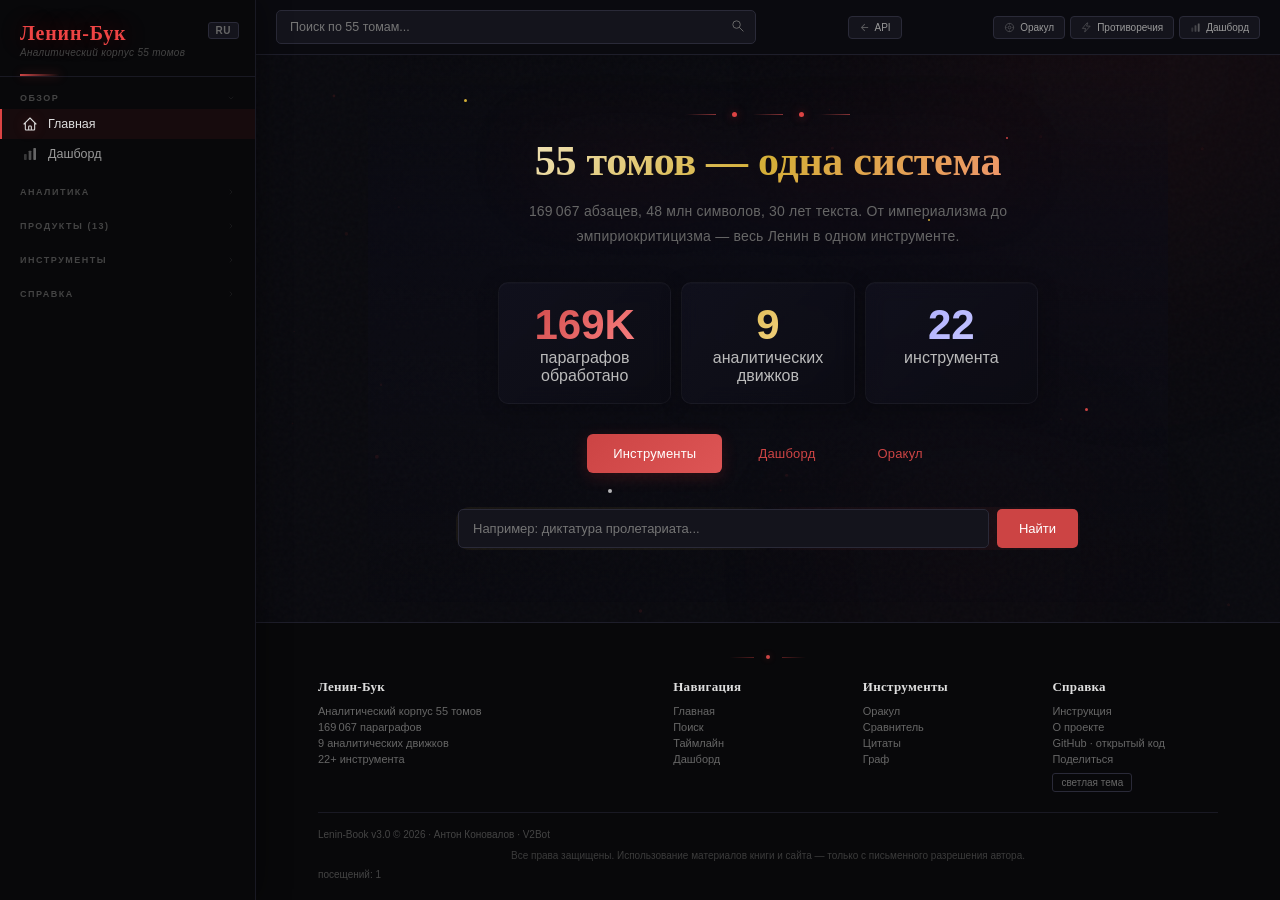
==== commit 93750a9b: "index: GitHub link in footer" ====
--- a/index.html
+++ b/index.html
@@ -891,6 +891,7 @@
         <h4>Справка</h4>
         <a href="#" onclick="switchTab(22);return false">Инструкция</a>
         <a href="#" onclick="switchTab(23);return false">О проекте</a>
+        <a href="https://github.com/konantgit-sys/lenin-lab" target="_blank" rel="noopener">GitHub · открытый код</a>
         <a href="#" onclick="shareTelegram('Ленин-Бук — аналитический корпус 55 томов')">Поделиться</a>
         <button onclick="toggleTheme()" id="theme-toggle-btn" aria-label="Переключить тему" style="background:none;border:1px solid var(--border-hover);border-radius:3px;color:var(--text-muted);padding:3px 8px;cursor:pointer;font-size:10px;margin-top:4px;transition:all .2s" onmouseover="this.style.borderColor='#d55';this.style.color='#ddd'" onmouseout="this.style.borderColor='var(--border-hover)';this.style.color='var(--text-muted)'">светлая тема</button>
       </div>
